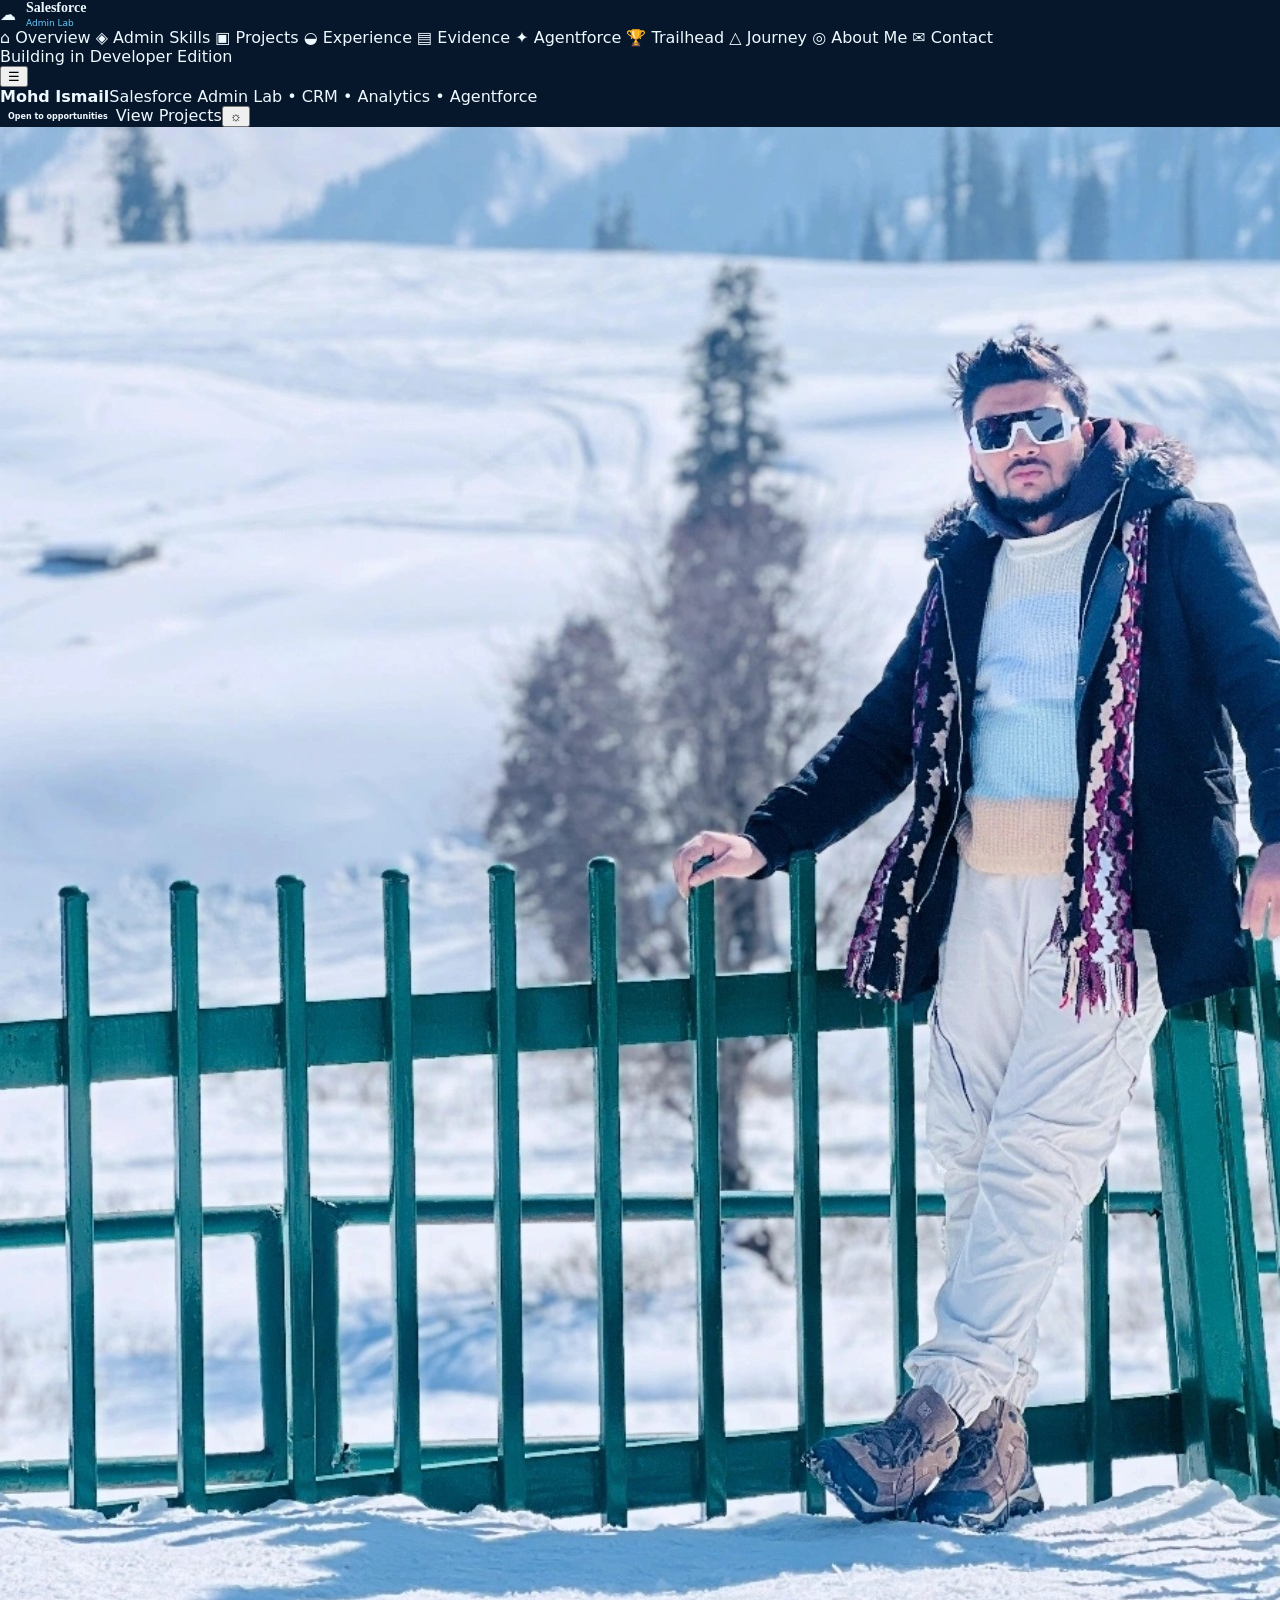
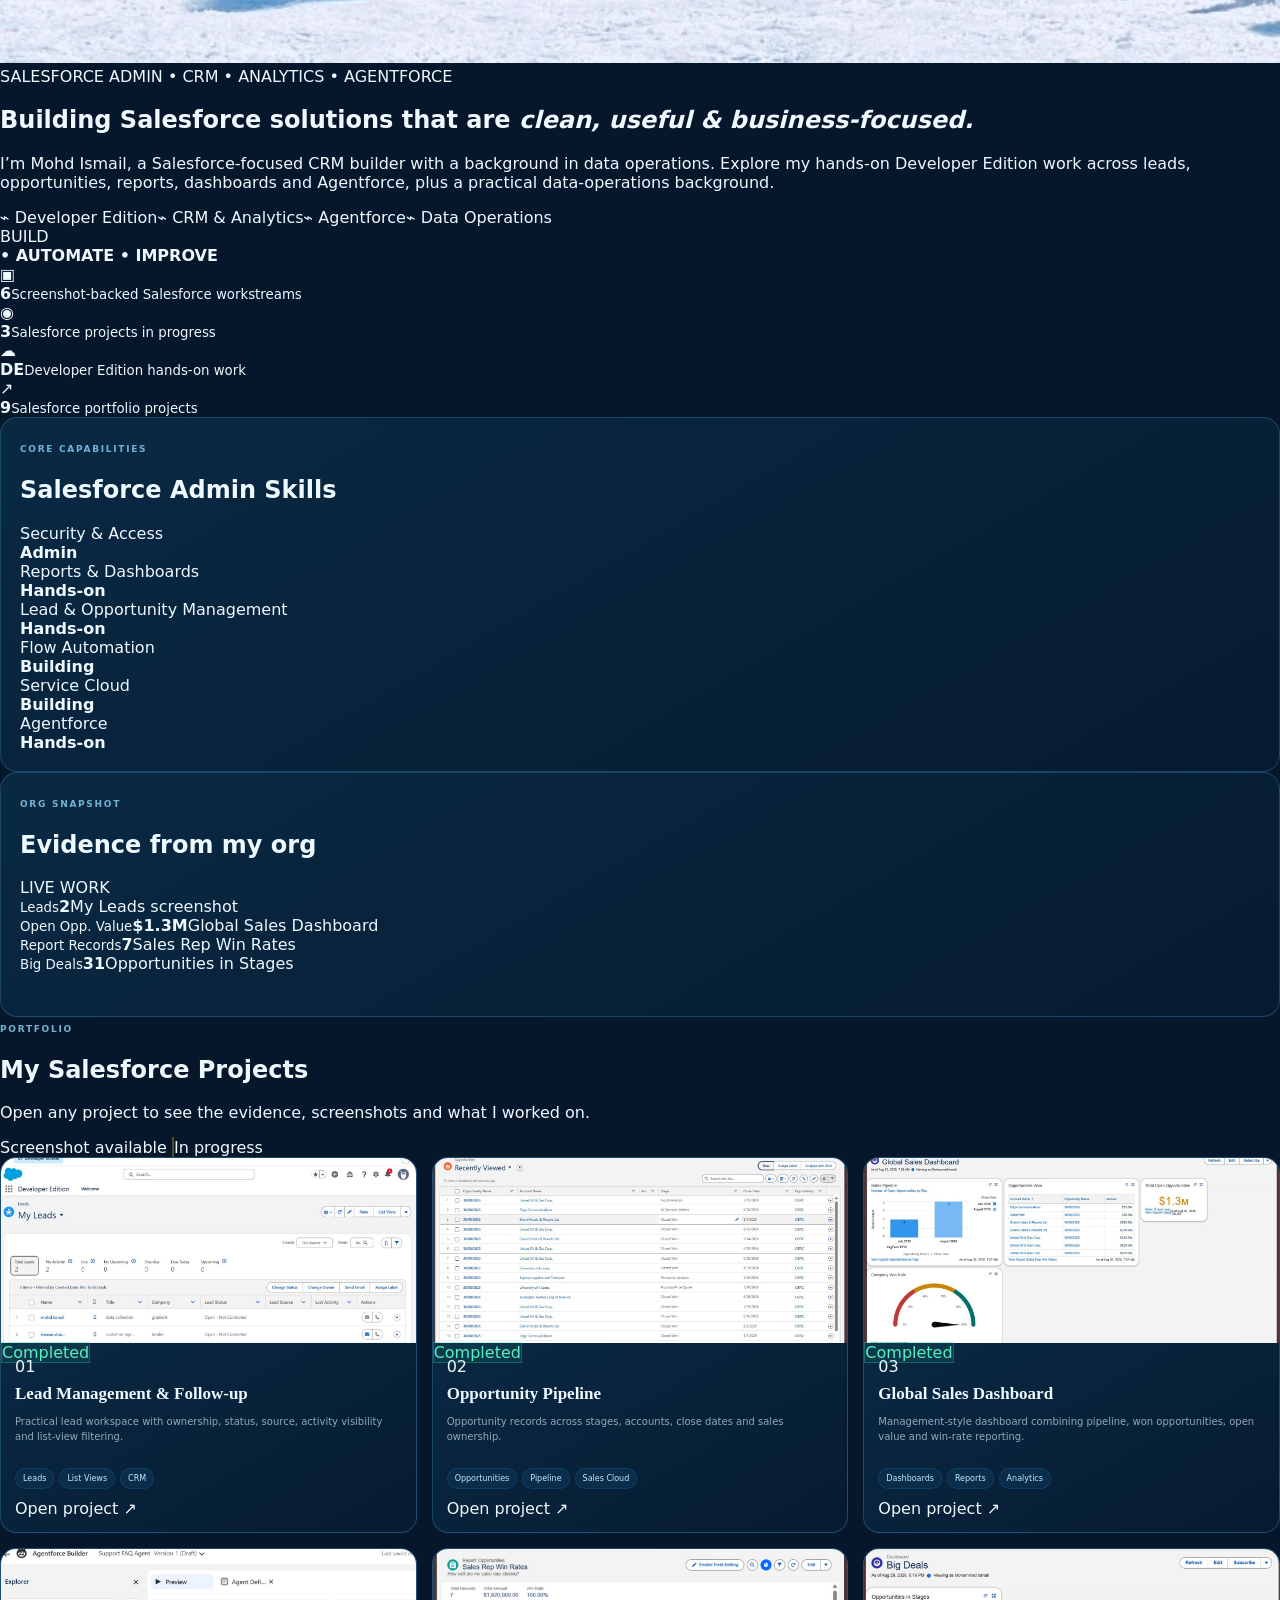
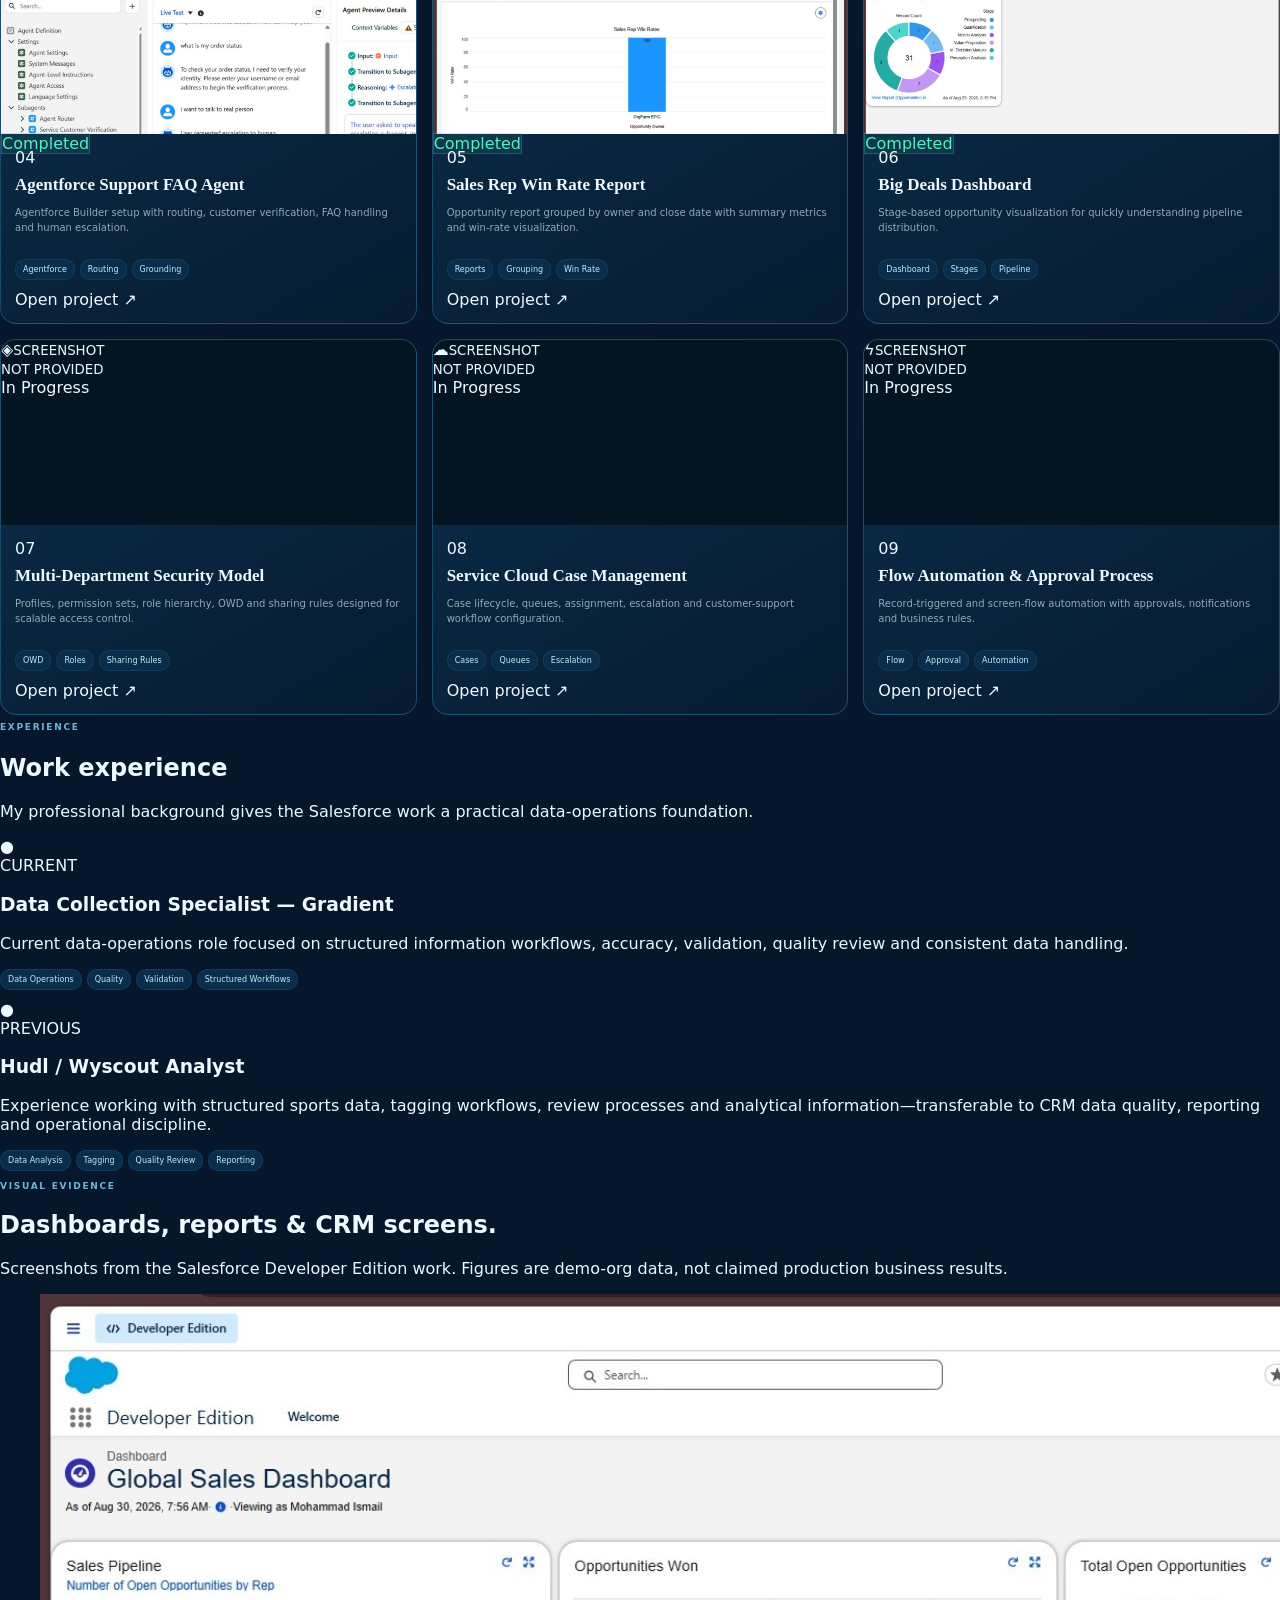
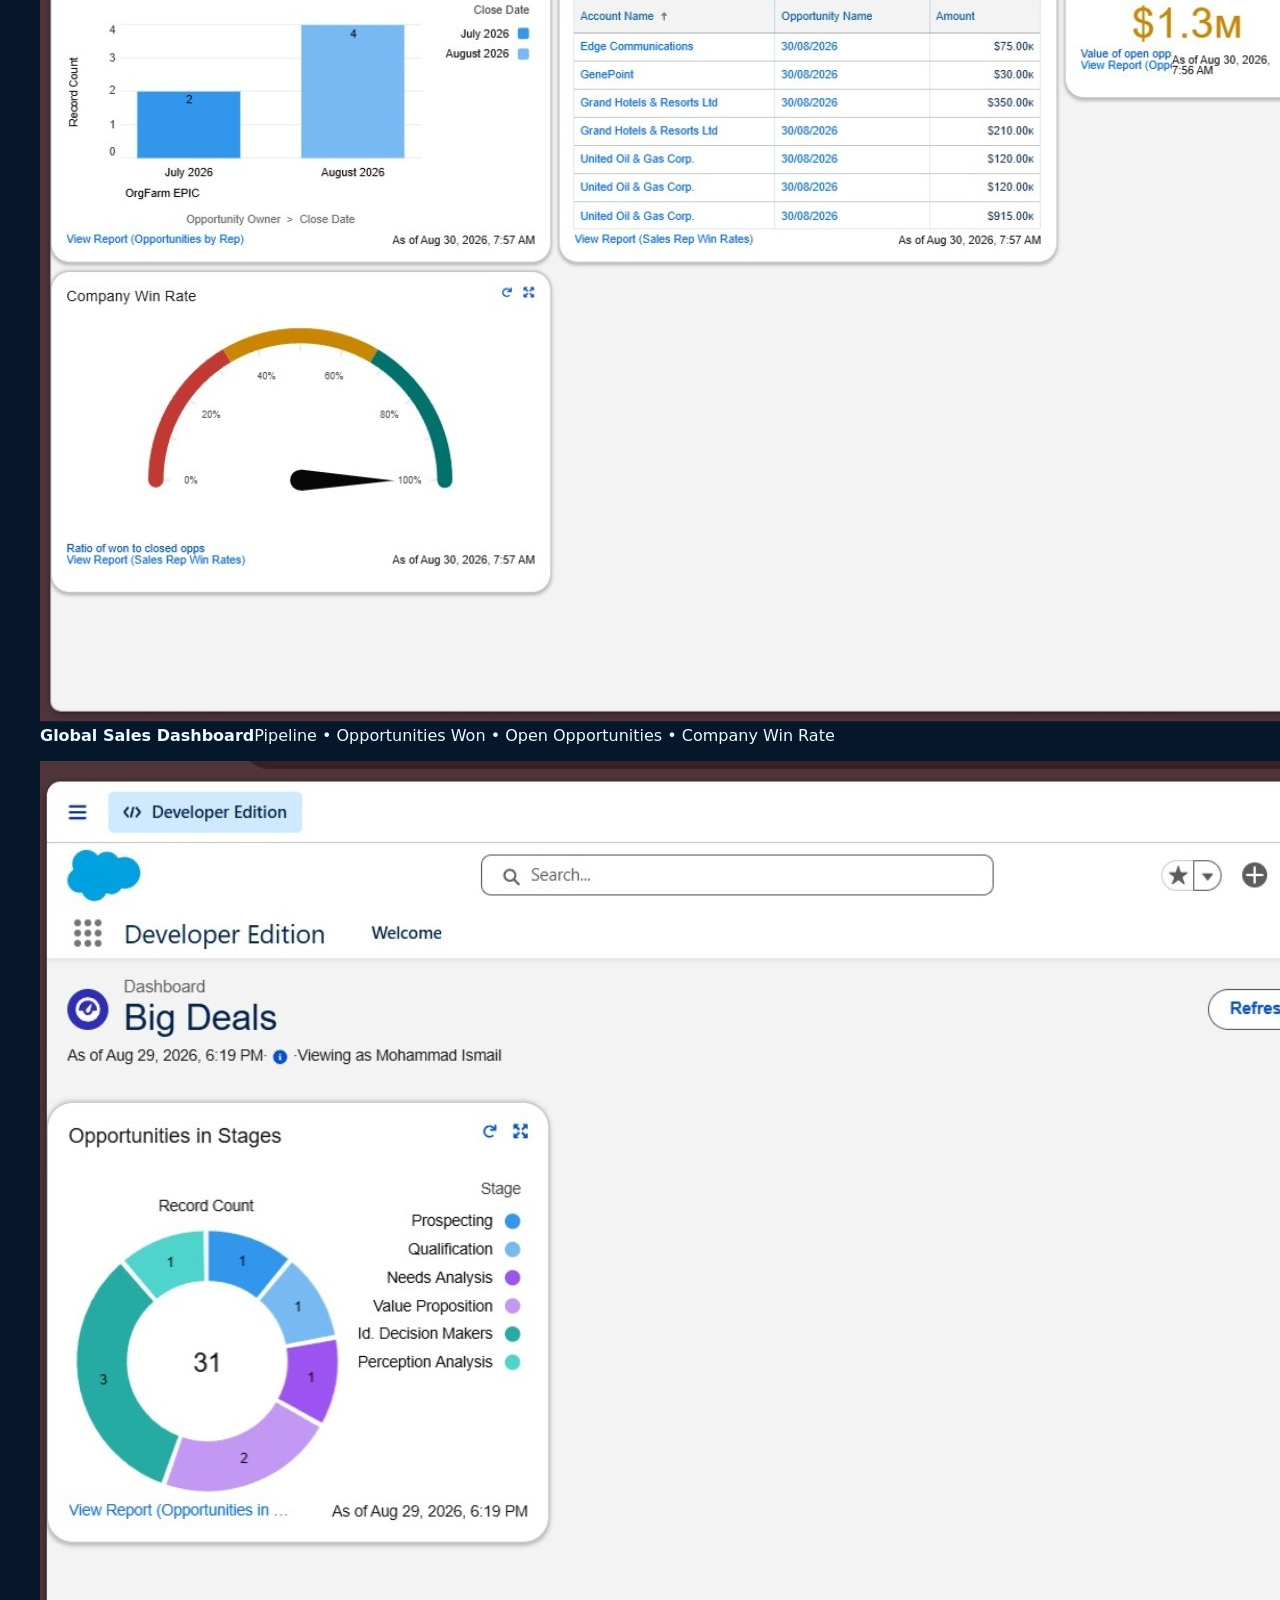
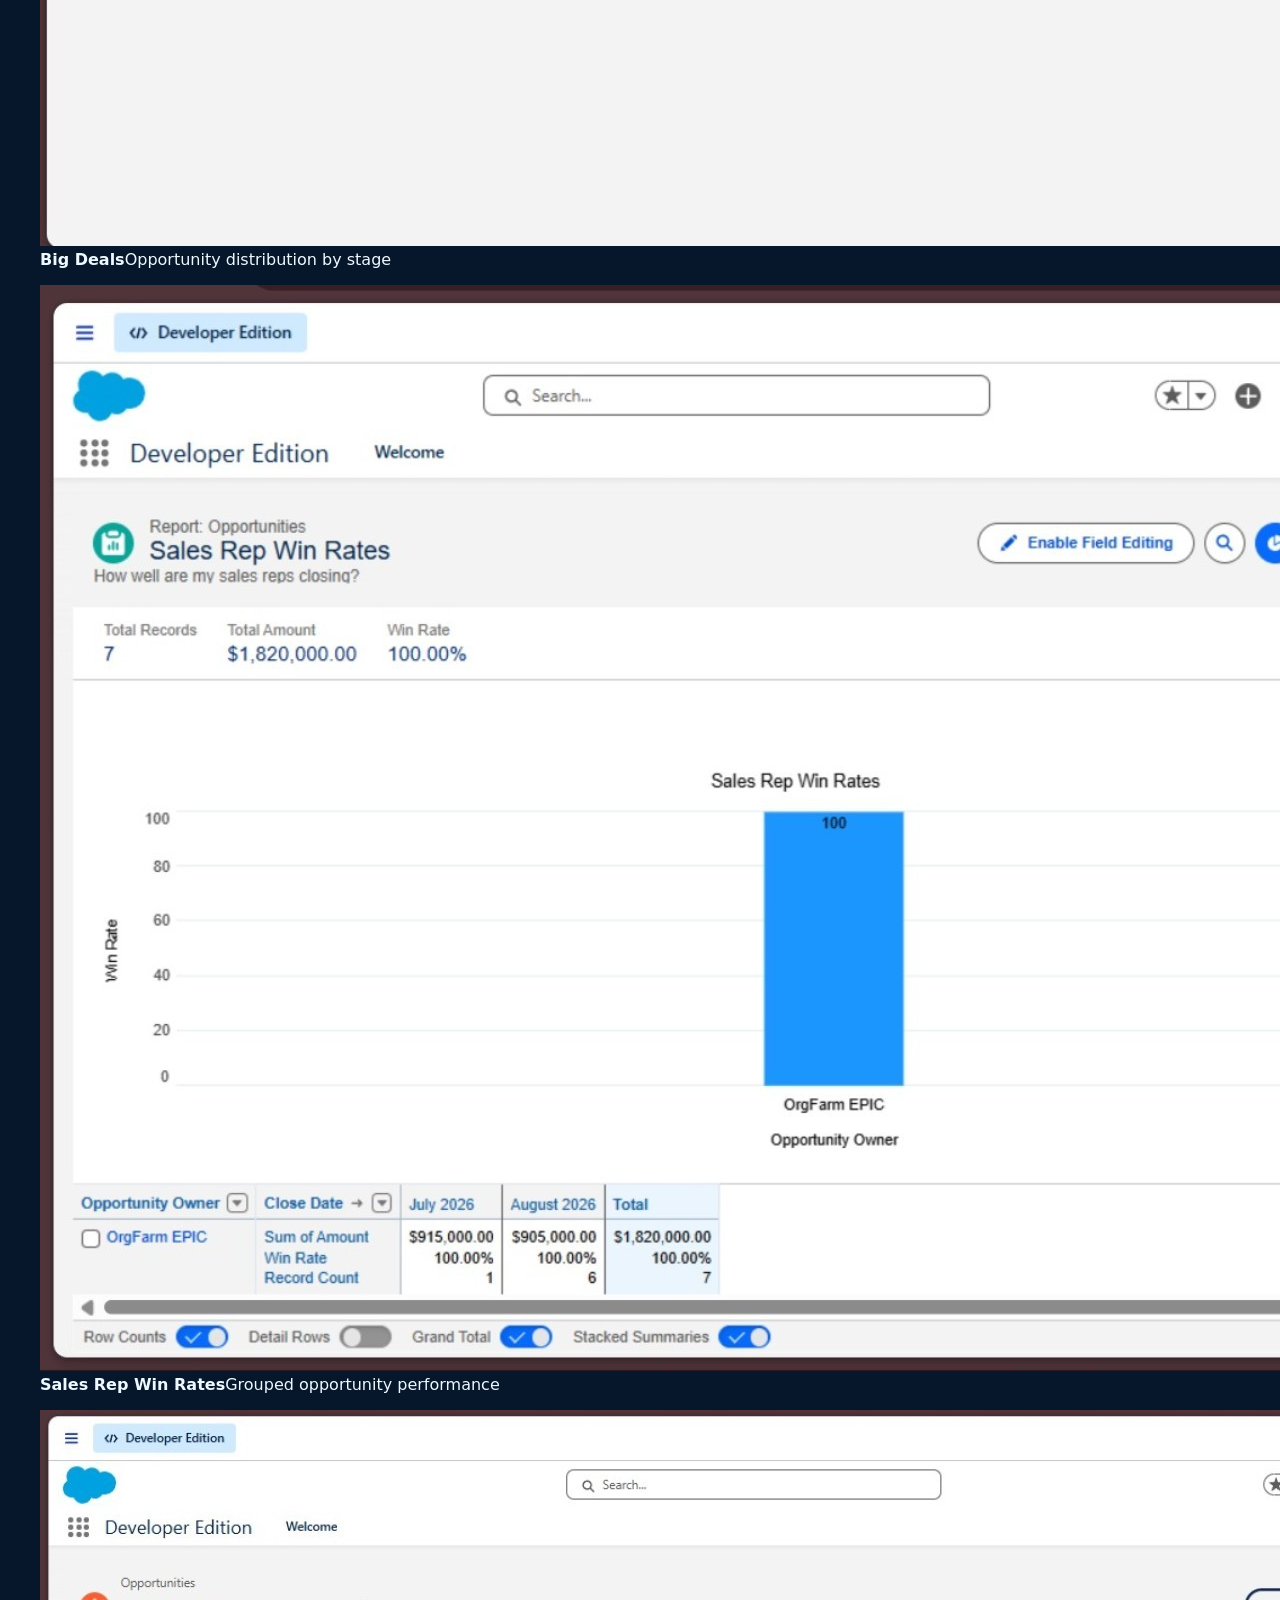
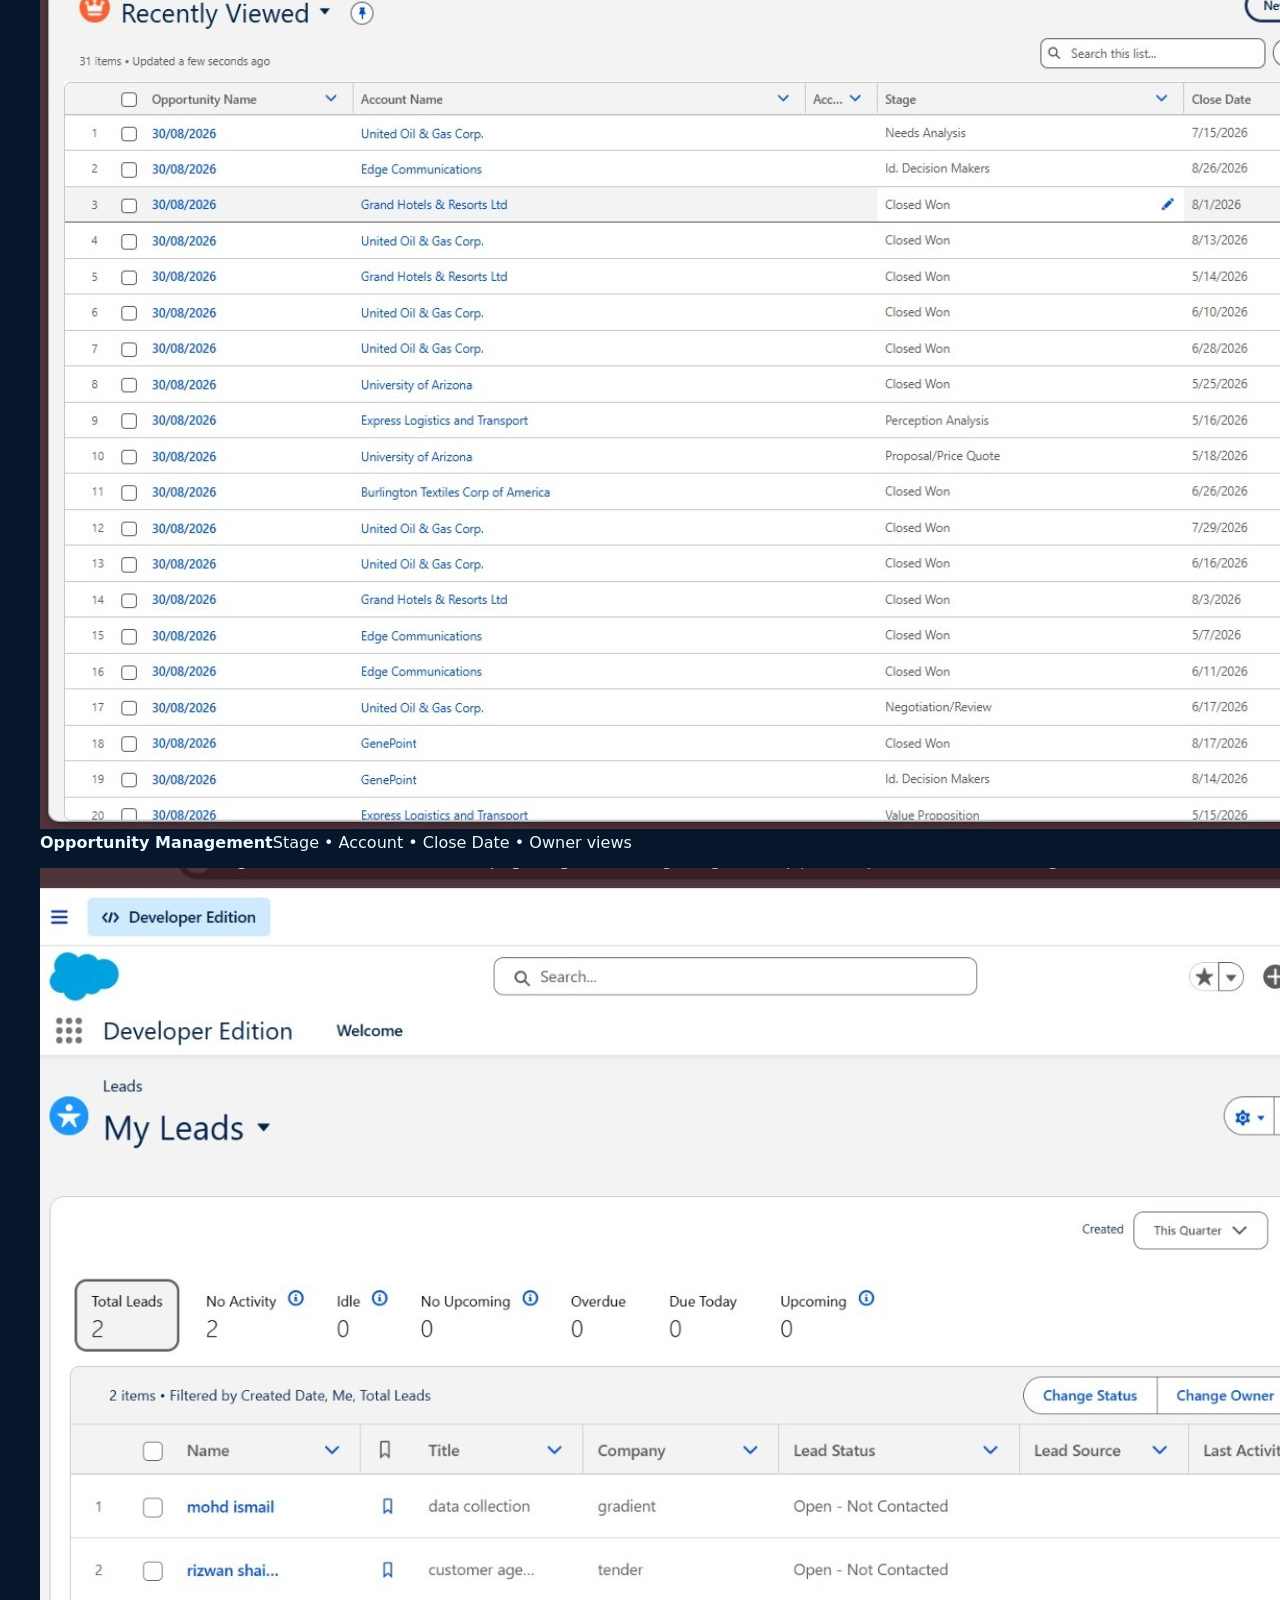
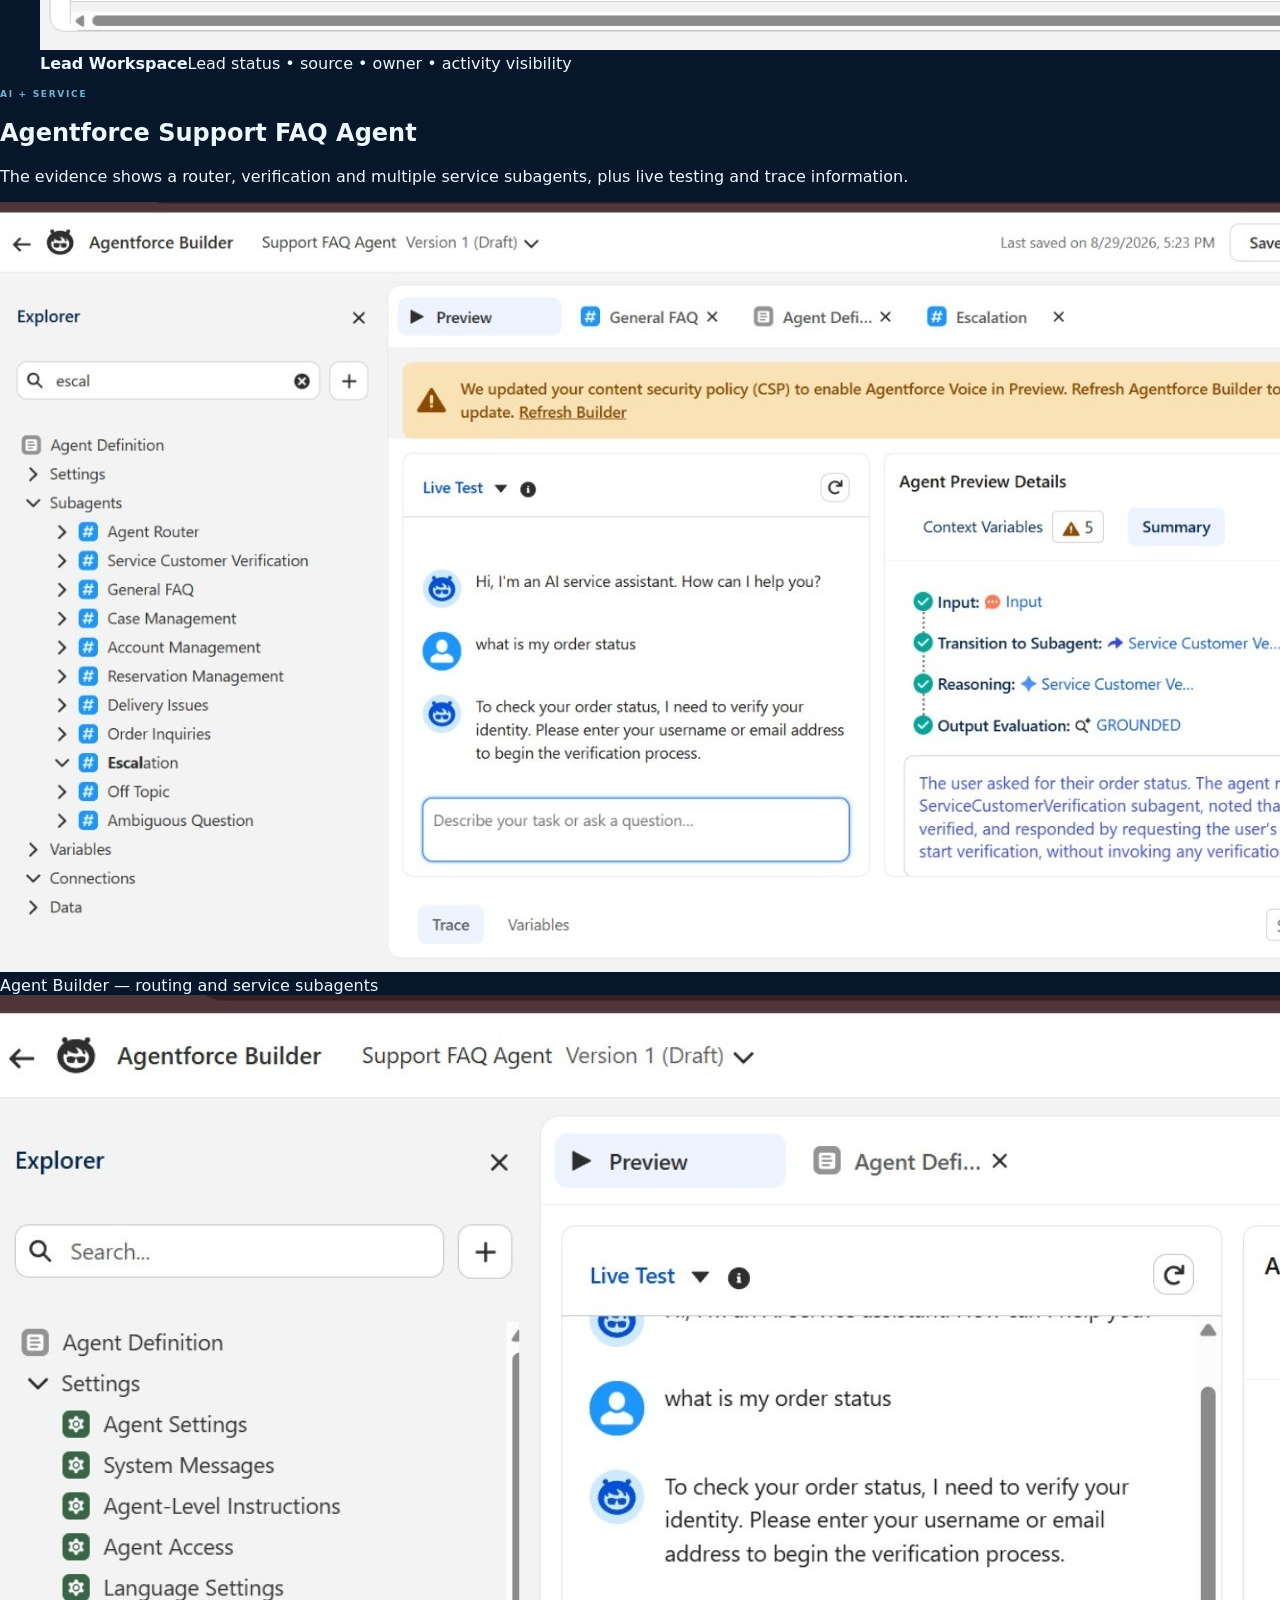
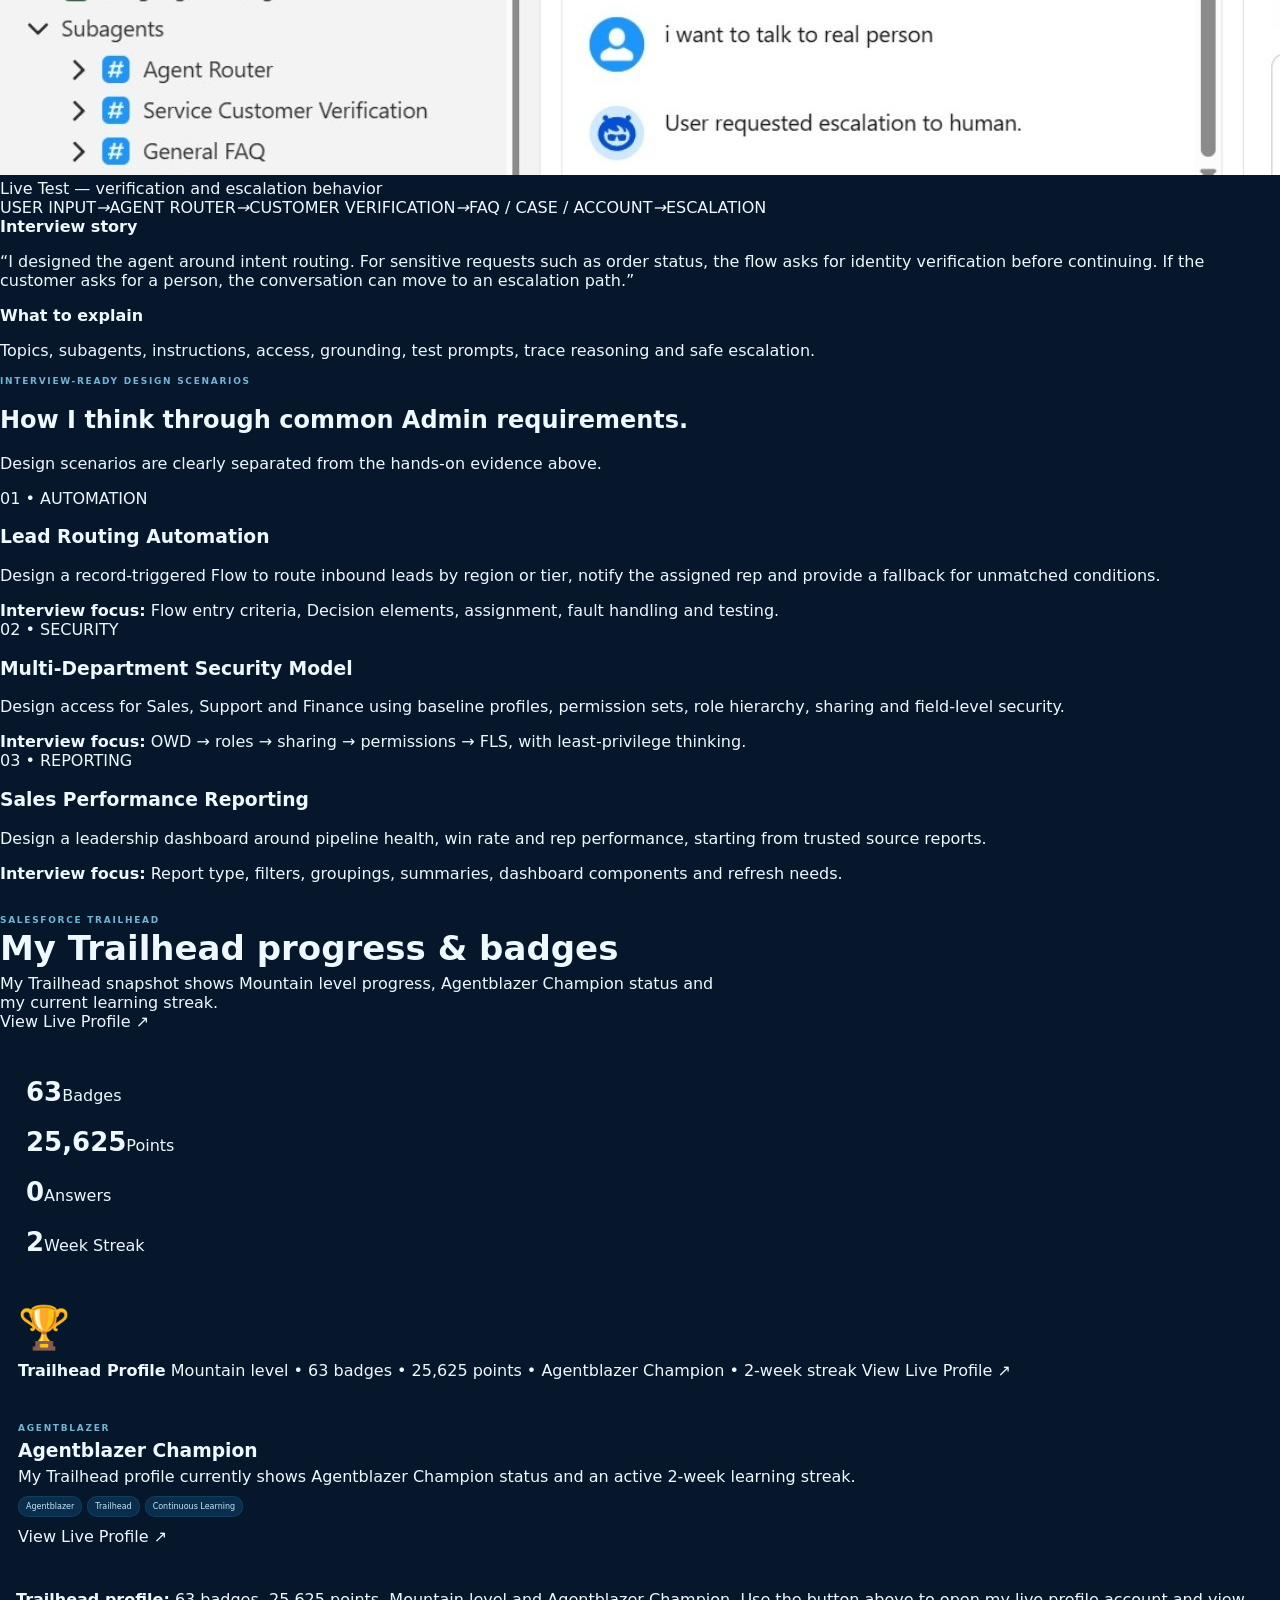
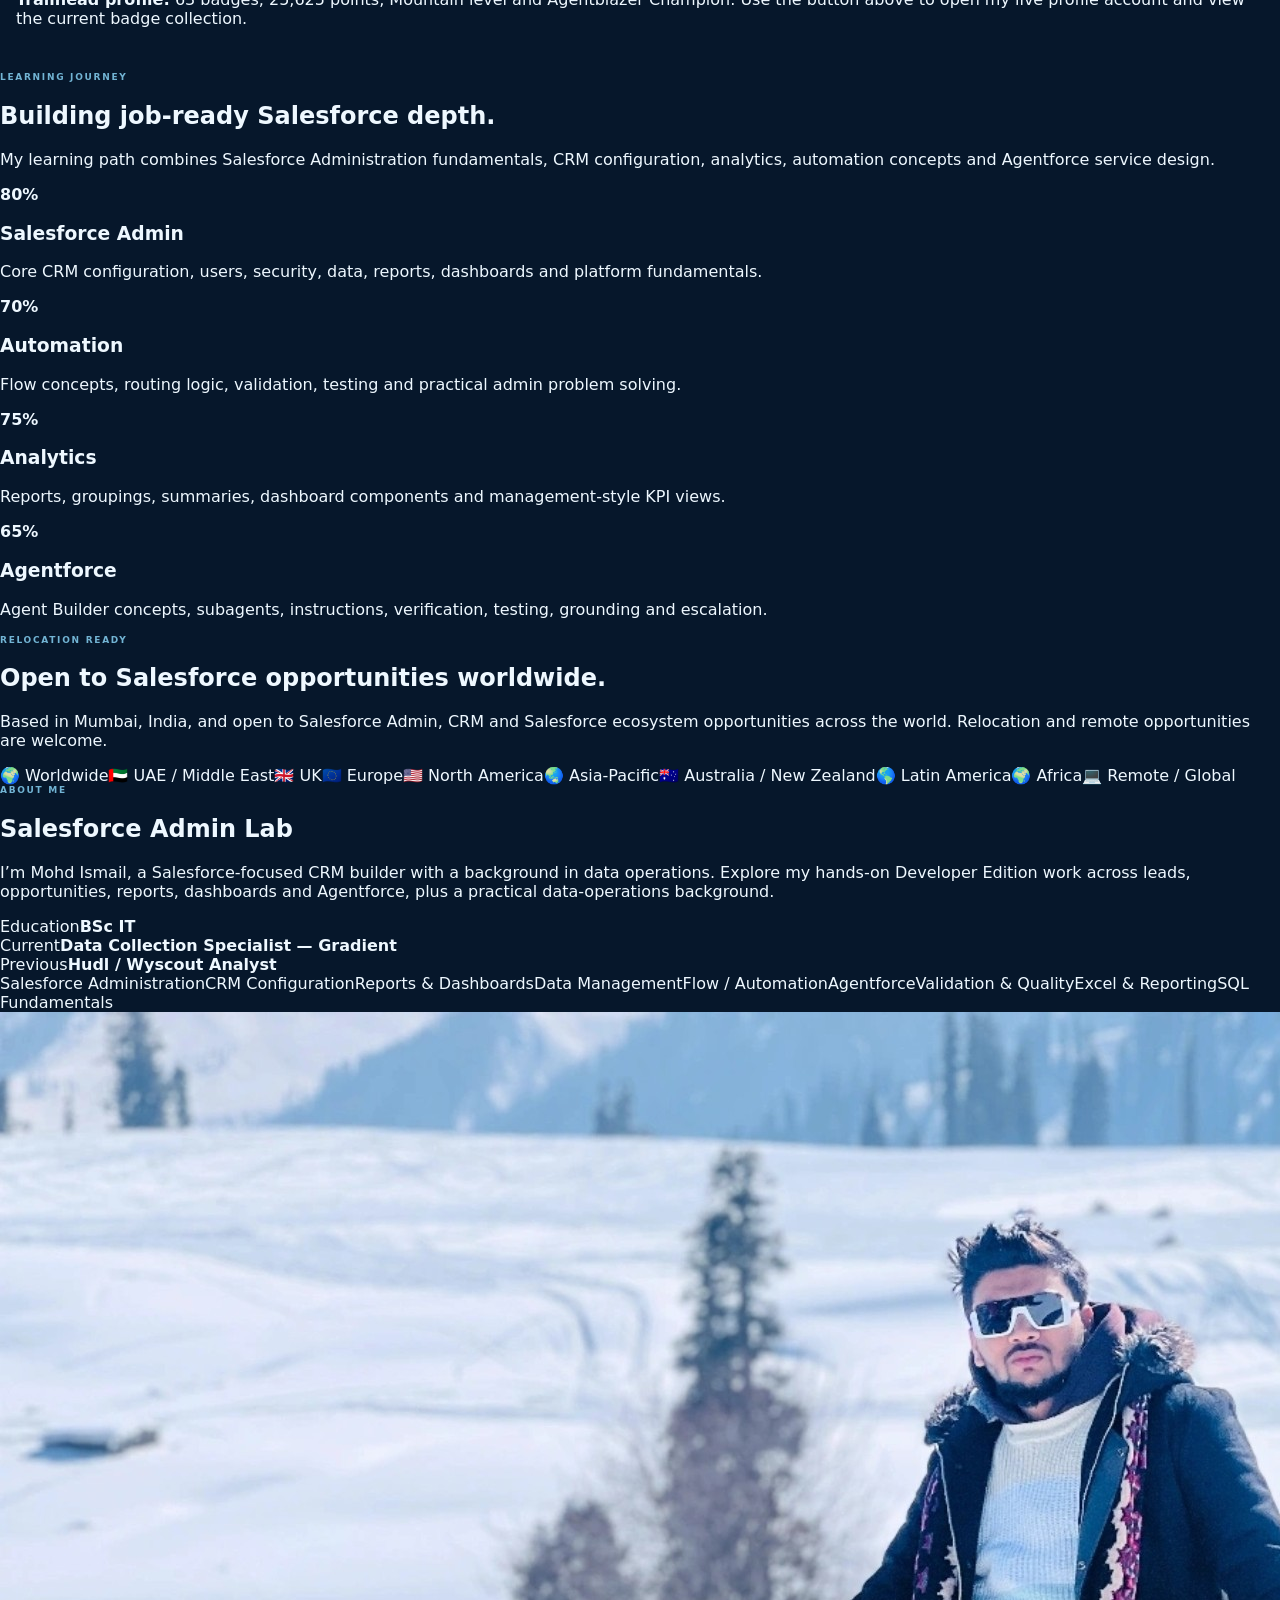
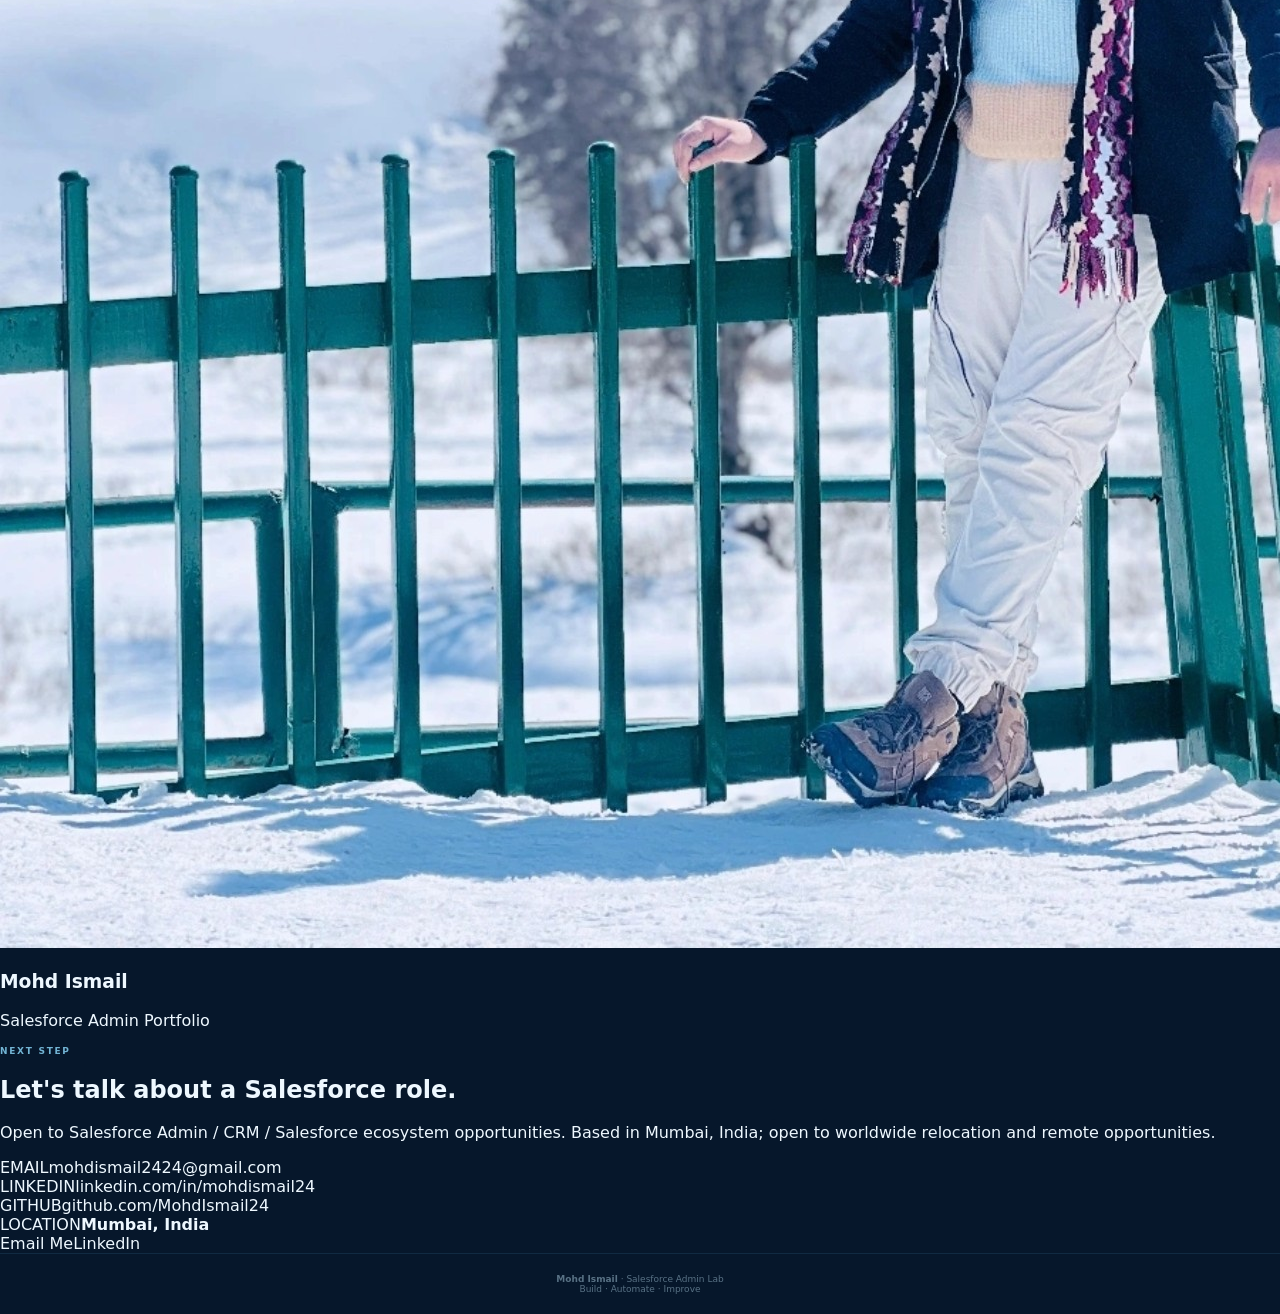
==== index.html @ ab1f4b54 "modified:   index.html #" ====
<!DOCTYPE html>
<html lang="en">
<head>
<meta charset="UTF-8"><meta name="viewport" content="width=device-width,initial-scale=1.0">
<meta name="description" content="Mohd Ismail — Salesforce Admin portfolio with hands-on CRM, reporting, dashboards, Agentforce and transferable support workflow experience.">
<title>Mohd Ismail | Salesforce Admin Lab</title>
<link rel="stylesheet" href="style.css">
<style id="trailhead-normal-size">
/* Trailhead: compact, normal portfolio section */
.trailhead-section{
  padding-top: 32px !important;
  padding-bottom: 32px !important;
}
.trailhead-section .section-head{
  margin-bottom: 18px !important;
  gap: 18px !important;
}
.trailhead-section .section-head h2{
  margin: 4px 0 6px !important;
  font-size: clamp(24px, 3vw, 34px) !important;
  line-height: 1.15 !important;
}
.trailhead-section .section-head p{
  margin: 0 !important;
  max-width: 720px !important;
}
.trailhead-section .trailhead-grid{
  gap: 16px !important;
}
.trailhead-section .trailhead-stats,
.trailhead-section .trailhead-profile,
.trailhead-section .agentblazer-card{
  min-height: 0 !important;
  height: auto !important;
  padding: 18px !important;
}
.trailhead-section .trail-stat{
  padding: 10px 8px !important;
}
.trailhead-section .trail-stat strong{
  font-size: 26px !important;
}
.trailhead-section .trailhead-icon{
  font-size: 42px !important;
  width: 58px !important;
  height: 58px !important;
}
.trailhead-section .trailhead-caption{
  gap: 8px !important;
}
.trailhead-section .agentblazer-card h3{
  margin: 5px 0 6px !important;
}
.trailhead-section .agentblazer-card p{
  margin: 0 0 10px !important;
}
.trailhead-section .badge-note{
  margin-top: 14px !important;
  padding: 12px 16px !important;
}
@media (max-width: 760px){
  .trailhead-section{
    padding-top: 24px !important;
    padding-bottom: 24px !important;
  }
  .trailhead-section .section-head{
    margin-bottom: 14px !important;
  }
}
</style>

</head>
<body>
<div class="bg-orb orb1"></div><div class="bg-orb orb2"></div>
<div class="app-shell">
<aside class="sidebar" id="sidebar">
  <div class="brand"><span class="sf-cloud">☁</span><div><b>Salesforce</b><small>Admin Lab</small></div></div>
  <nav>
    <a href="#overview" class="nav-link active">⌂ <span>Overview</span></a>
    <a href="#skills" class="nav-link">◈ <span>Admin Skills</span></a>
    <a href="#projects" class="nav-link">▣ <span>Projects</span></a>
    <a href="#experience" class="nav-link">◒ <span>Experience</span></a>
    <a href="#evidence" class="nav-link">▤ <span>Evidence</span></a>
    <a href="#agentforce" class="nav-link">✦ <span>Agentforce</span></a>
    <a href="#trailhead" class="nav-link">🏆 <span>Trailhead</span></a>
    <a href="#journey" class="nav-link">△ <span>Journey</span></a>
    <a href="#about" class="nav-link">◎ <span>About Me</span></a>
    <a href="#contact" class="nav-link">✉ <span>Contact</span></a>
  </nav>
  <div class="sidebar-bottom"><span class="dot"></span> Building in Developer Edition</div>
</aside>
<main class="main">
<header class="topbar">
  <button class="menu-btn" id="menuBtn">☰</button>
  <div class="top-title"><b>Mohd Ismail</b><span>Salesforce Admin Lab • CRM • Analytics • Agentforce</span></div>
  <div class="top-actions"><span class="status"><i></i> Open to opportunities</span><a href="#projects" class="btn primary">View Projects</a><button class="theme-btn" id="themeBtn" aria-label="Toggle theme">☼</button></div>
</header>
<div class="content" id="overview">
<section class="hero card">
  <div class="hero-profile">
    <div class="profile-wrap"><img src="profile.webp" class="profile-img" alt="Mohd Ismail"></div>
    <div class="hero-copy-wrap">
      <div class="eyebrow">SALESFORCE ADMIN • CRM • ANALYTICS • AGENTFORCE</div>
      <h1>Building Salesforce solutions that are <em>clean, useful &amp; business-focused.</em></h1>
      <p>I’m Mohd Ismail, a Salesforce-focused CRM builder with a background in data operations. Explore my hands-on Developer Edition work across leads, opportunities, reports, dashboards and Agentforce, plus a practical data-operations background.</p>
      <div class="hero-meta"><span>⌁ Developer Edition</span><span>⌁ CRM &amp; Analytics</span><span>⌁ Agentforce</span><span>⌁ Data Operations</span></div>
    </div>
  </div>
  <div class="mountain-art"><div class="sun"></div><div class="mountain m1"></div><div class="mountain m2"></div><div class="mountain m3"></div><div class="mountain m4"></div><div class="hero-note">BUILD<br><b>• AUTOMATE • IMPROVE</b></div></div>
</section>
<section class="stats">
  <div class="stat card"><span>▣</span><div><strong>6</strong><small>Screenshot-backed Salesforce workstreams</small></div></div>
  <div class="stat card"><span>◉</span><div><strong>3</strong><small>Salesforce projects in progress</small></div></div>
  <div class="stat card"><span>☁</span><div><strong>DE</strong><small>Developer Edition hands-on work</small></div></div>
  <div class="stat card"><span>↗</span><div><strong>9</strong><small>Salesforce portfolio projects</small></div></div>
</section>
<section class="grid-two" id="skills">
  <section class="card panel"><div class="section-head"><div><span class="kicker">CORE CAPABILITIES</span><h2>Salesforce Admin Skills</h2></div></div>
    <div class="skill"><span>Security &amp; Access</span><div class="bar"><i style="width:92%"></i></div><b>Admin</b></div>
    <div class="skill"><span>Reports &amp; Dashboards</span><div class="bar"><i style="width:94%"></i></div><b>Hands-on</b></div>
    <div class="skill"><span>Lead &amp; Opportunity Management</span><div class="bar"><i style="width:90%"></i></div><b>Hands-on</b></div>
    <div class="skill"><span>Flow Automation</span><div class="bar"><i style="width:82%"></i></div><b>Building</b></div>
    <div class="skill"><span>Service Cloud</span><div class="bar"><i style="width:78%"></i></div><b>Building</b></div>
    <div class="skill"><span>Agentforce</span><div class="bar"><i style="width:88%"></i></div><b>Hands-on</b></div>
  </section>
  <section class="card panel mini-dashboard"><div class="section-head"><div><span class="kicker">ORG SNAPSHOT</span><h2>Evidence from my org</h2></div><span class="live-pill">LIVE WORK</span></div>
    <div class="evidence-grid">
      <div class="evidence"><small>Leads</small><strong>2</strong><span>My Leads screenshot</span></div>
      <div class="evidence"><small>Open Opp. Value</small><strong>$1.3M</strong><span>Global Sales Dashboard</span></div>
      <div class="evidence"><small>Report Records</small><strong>7</strong><span>Sales Rep Win Rates</span></div>
      <div class="evidence"><small>Big Deals</small><strong>31</strong><span>Opportunities in Stages</span></div>
    </div>
  </section>
</section>
<section id="projects" class="projects-section">
  <div class="section-head section-head-wide"><div><span class="kicker">PORTFOLIO</span><h2>My Salesforce Projects</h2><p>Open any project to see the evidence, screenshots and what I worked on.</p></div><div class="legend"><span class="legend-dot done"></span> Screenshot available <span class="legend-dot progress"></span> In progress</div></div>
  <div class="project-grid">
    <a class="project-card card" href="project.html?id=lead-management"><div class="project-image"><img src="leads-1.jpg" alt="Salesforce Leads screenshot"><span class="badge completed">Completed</span></div><div class="project-body"><div class="project-num">01</div><h3>Lead Management &amp; Follow-up</h3><p>Practical lead workspace with ownership, status, source, activity visibility and list-view filtering.</p><div class="chips"><span>Leads</span><span>List Views</span><span>CRM</span></div><span class="open-project">Open project ↗</span></div></a>
    <a class="project-card card" href="project.html?id=opportunity-pipeline"><div class="project-image"><img src="opportunities-1.jpg" alt="Salesforce Opportunities screenshot"><span class="badge completed">Completed</span></div><div class="project-body"><div class="project-num">02</div><h3>Opportunity Pipeline</h3><p>Opportunity records across stages, accounts, close dates and sales ownership.</p><div class="chips"><span>Opportunities</span><span>Pipeline</span><span>Sales Cloud</span></div><span class="open-project">Open project ↗</span></div></a>
    <a class="project-card card" href="project.html?id=global-sales-dashboard"><div class="project-image"><img src="dashboard-1.jpg" alt="Global Sales Dashboard screenshot"><span class="badge completed">Completed</span></div><div class="project-body"><div class="project-num">03</div><h3>Global Sales Dashboard</h3><p>Management-style dashboard combining pipeline, won opportunities, open value and win-rate reporting.</p><div class="chips"><span>Dashboards</span><span>Reports</span><span>Analytics</span></div><span class="open-project">Open project ↗</span></div></a>
    <a class="project-card card" href="project.html?id=agentforce-support"><div class="project-image"><img src="agentforce-1.jpg" alt="Agentforce Builder screenshot"><span class="badge completed">Completed</span></div><div class="project-body"><div class="project-num">04</div><h3>Agentforce Support FAQ Agent</h3><p>Agentforce Builder setup with routing, customer verification, FAQ handling and human escalation.</p><div class="chips"><span>Agentforce</span><span>Routing</span><span>Grounding</span></div><span class="open-project">Open project ↗</span></div></a>
    <a class="project-card card" href="project.html?id=sales-rep-win-rates"><div class="project-image"><img src="win-rate.jpg" alt="Sales Rep Win Rates report screenshot"><span class="badge completed">Completed</span></div><div class="project-body"><div class="project-num">05</div><h3>Sales Rep Win Rate Report</h3><p>Opportunity report grouped by owner and close date with summary metrics and win-rate visualization.</p><div class="chips"><span>Reports</span><span>Grouping</span><span>Win Rate</span></div><span class="open-project">Open project ↗</span></div></a>
    <a class="project-card card" href="project.html?id=big-deals-dashboard"><div class="project-image"><img src="big-deals.jpg" alt="Big Deals dashboard screenshot"><span class="badge completed">Completed</span></div><div class="project-body"><div class="project-num">06</div><h3>Big Deals Dashboard</h3><p>Stage-based opportunity visualization for quickly understanding pipeline distribution.</p><div class="chips"><span>Dashboard</span><span>Stages</span><span>Pipeline</span></div><span class="open-project">Open project ↗</span></div></a>
    <a class="project-card card in-progress" href="project.html?id=security-model"><div class="project-image no-image"><div class="progress-visual">◈<small>SCREENSHOT<br>NOT PROVIDED</small></div><span class="badge progress-badge">In Progress</span></div><div class="project-body"><div class="project-num">07</div><h3>Multi-Department Security Model</h3><p>Profiles, permission sets, role hierarchy, OWD and sharing rules designed for scalable access control.</p><div class="chips"><span>OWD</span><span>Roles</span><span>Sharing Rules</span></div><span class="open-project">Open project ↗</span></div></a>
    <a class="project-card card in-progress" href="project.html?id=service-cloud"><div class="project-image no-image"><div class="progress-visual">☁<small>SCREENSHOT<br>NOT PROVIDED</small></div><span class="badge progress-badge">In Progress</span></div><div class="project-body"><div class="project-num">08</div><h3>Service Cloud Case Management</h3><p>Case lifecycle, queues, assignment, escalation and customer-support workflow configuration.</p><div class="chips"><span>Cases</span><span>Queues</span><span>Escalation</span></div><span class="open-project">Open project ↗</span></div></a>
    <a class="project-card card in-progress" href="project.html?id=flow-automation"><div class="project-image no-image"><div class="progress-visual">ϟ<small>SCREENSHOT<br>NOT PROVIDED</small></div><span class="badge progress-badge">In Progress</span></div><div class="project-body"><div class="project-num">09</div><h3>Flow Automation &amp; Approval Process</h3><p>Record-triggered and screen-flow automation with approvals, notifications and business rules.</p><div class="chips"><span>Flow</span><span>Approval</span><span>Automation</span></div><span class="open-project">Open project ↗</span></div></a>
  </div>
</section>
<section id="experience" class="section-block">
 <div class="section-head section-head-wide"><div><span class="kicker">EXPERIENCE</span><h2>Work experience</h2><p>My professional background gives the Salesforce work a practical data-operations foundation.</p></div></div>
 <div class="experience-grid">
  <article class="experience-card card"><div class="experience-dot">●</div><div><span class="experience-label">CURRENT</span><h3>Data Collection Specialist — Gradient</h3><p>Current data-operations role focused on structured information workflows, accuracy, validation, quality review and consistent data handling.</p><div class="chips"><span>Data Operations</span><span>Quality</span><span>Validation</span><span>Structured Workflows</span></div></div></article>
  <article class="experience-card card"><div class="experience-dot">●</div><div><span class="experience-label">PREVIOUS</span><h3>Hudl / Wyscout Analyst</h3><p>Experience working with structured sports data, tagging workflows, review processes and analytical information—transferable to CRM data quality, reporting and operational discipline.</p><div class="chips"><span>Data Analysis</span><span>Tagging</span><span>Quality Review</span><span>Reporting</span></div></div></article>
 </div>
</section>
<section id="evidence" class="section-block dark-block">
 <div class="kicker">VISUAL EVIDENCE</div><h2>Dashboards, reports &amp; CRM screens.</h2><p class="lead">Screenshots from the Salesforce Developer Edition work. Figures are demo-org data, not claimed production business results.</p>
 <div class="gallery"><figure class="wide"><img src="dashboard-1.jpg" alt="Global Sales Dashboard"><figcaption><b>Global Sales Dashboard</b><span>Pipeline • Opportunities Won • Open Opportunities • Company Win Rate</span></figcaption></figure><figure><img src="big-deals.jpg" alt="Big Deals dashboard"><figcaption><b>Big Deals</b><span>Opportunity distribution by stage</span></figcaption></figure><figure><img src="win-rate.jpg" alt="Sales Rep Win Rates report"><figcaption><b>Sales Rep Win Rates</b><span>Grouped opportunity performance</span></figcaption></figure><figure class="wide"><img src="opportunities-1.jpg" alt="Opportunity list view"><figcaption><b>Opportunity Management</b><span>Stage • Account • Close Date • Owner views</span></figcaption></figure><figure class="wide"><img src="leads-1.jpg" alt="Lead list view"><figcaption><b>Lead Workspace</b><span>Lead status • source • owner • activity visibility</span></figcaption></figure></div>
</section>
<section id="agentforce" class="section-block">
 <div class="section-head"><div><div class="kicker">AI + SERVICE</div><h2>Agentforce Support FAQ Agent</h2></div><p>The evidence shows a router, verification and multiple service subagents, plus live testing and trace information.</p></div>
 <div class="agent-layout"><div class="agent-shot card"><img src="agentforce-2.jpg" alt="Agentforce Builder with subagents"><span>Agent Builder — routing and service subagents</span></div><div class="agent-shot card"><img src="agentforce-1.jpg" alt="Agentforce live test"><span>Live Test — verification and escalation behavior</span></div></div>
 <div class="flow"><span>USER INPUT</span><i>→</i><span>AGENT ROUTER</span><i>→</i><span>CUSTOMER VERIFICATION</span><i>→</i><span>FAQ / CASE / ACCOUNT</span><i>→</i><span>ESCALATION</span></div>
 <div class="interview"><div><b>Interview story</b><p>“I designed the agent around intent routing. For sensitive requests such as order status, the flow asks for identity verification before continuing. If the customer asks for a person, the conversation can move to an escalation path.”</p></div><div><b>What to explain</b><p>Topics, subagents, instructions, access, grounding, test prompts, trace reasoning and safe escalation.</p></div></div>
</section>
<section id="scenarios" class="section-block scenario-section">
 <div class="section-head"><div><div class="kicker">INTERVIEW-READY DESIGN SCENARIOS</div><h2>How I think through common Admin requirements.</h2></div><p>Design scenarios are clearly separated from the hands-on evidence above.</p></div>
 <div class="scenario-grid"><article class="card"><span>01 • AUTOMATION</span><h3>Lead Routing Automation</h3><p>Design a record-triggered Flow to route inbound leads by region or tier, notify the assigned rep and provide a fallback for unmatched conditions.</p><b>Interview focus:</b> Flow entry criteria, Decision elements, assignment, fault handling and testing.</article><article class="card"><span>02 • SECURITY</span><h3>Multi-Department Security Model</h3><p>Design access for Sales, Support and Finance using baseline profiles, permission sets, role hierarchy, sharing and field-level security.</p><b>Interview focus:</b> OWD → roles → sharing → permissions → FLS, with least-privilege thinking.</article><article class="card"><span>03 • REPORTING</span><h3>Sales Performance Reporting</h3><p>Design a leadership dashboard around pipeline health, win rate and rep performance, starting from trusted source reports.</p><b>Interview focus:</b> Report type, filters, groupings, summaries, dashboard components and refresh needs.</article></div>
</section>
<section id="trailhead" class="section-block trailhead-section">
  <div class="section-head section-head-wide">
    <div>
      <div class="kicker">SALESFORCE TRAILHEAD</div>
      <h2>My Trailhead progress &amp; badges</h2>
      <p>My Trailhead snapshot shows Mountain level progress, Agentblazer Champion status and my current learning streak.</p>
    </div>
    <a href="https://www.salesforce.com/trailblazer/mohd-ismail24" target="_blank" rel="noopener noreferrer" class="btn primary">
      View Live Profile ↗
    </a>
  </div>

  <div class="trailhead-grid">
    <div class="trailhead-stats card">
      <div class="trail-stat"><strong>63</strong><span>Badges</span></div>
      <div class="trail-stat"><strong>25,625</strong><span>Points</span></div>
      <div class="trail-stat"><strong>0</strong><span>Answers</span></div>
      <div class="trail-stat"><strong>2</strong><span>Week Streak</span></div>
    </div>

    <div class="trailhead-profile card trailhead-no-photo">
      <div class="trailhead-icon">🏆</div>
      <div class="trailhead-caption">
        <b>Trailhead Profile</b>
        <span>Mountain level • 63 badges • 25,625 points • Agentblazer Champion • 2-week streak</span>
        <a href="https://www.salesforce.com/trailblazer/mohd-ismail24" target="_blank" rel="noopener noreferrer" class="btn primary">
          View Live Profile ↗
        </a>
      </div>
    </div>

    <div class="agentblazer-card card">
      <span class="kicker">AGENTBLAZER</span>
      <h3>Agentblazer Champion</h3>
      <p>My Trailhead profile currently shows Agentblazer Champion status and an active 2-week learning streak.</p>
      <div class="chips">
        <span>Agentblazer</span>
        <span>Trailhead</span>
        <span>Continuous Learning</span>
      </div>
      <a href="https://www.salesforce.com/trailblazer/mohd-ismail24" target="_blank" rel="noopener noreferrer" class="btn primary">
        View Live Profile ↗
      </a>
    </div>
  </div>

  <div class="badge-note">
    <b>Trailhead profile:</b> 63 badges, 25,625 points, Mountain level and Agentblazer Champion. Use the button above to open my live profile account and view the current badge collection.
  </div>
</section>
<section id="journey" class="section-block journey-section">
 <div class="section-head"><div><div class="kicker">LEARNING JOURNEY</div><h2>Building job-ready Salesforce depth.</h2></div><p>My learning path combines Salesforce Administration fundamentals, CRM configuration, analytics, automation concepts and Agentforce service design.</p></div>
 <div class="journey-grid"><article class="card"><div class="ring"><strong>80%</strong></div><h3>Salesforce Admin</h3><p>Core CRM configuration, users, security, data, reports, dashboards and platform fundamentals.</p></article><article class="card"><div class="ring"><strong>70%</strong></div><h3>Automation</h3><p>Flow concepts, routing logic, validation, testing and practical admin problem solving.</p></article><article class="card"><div class="ring"><strong>75%</strong></div><h3>Analytics</h3><p>Reports, groupings, summaries, dashboard components and management-style KPI views.</p></article><article class="card"><div class="ring"><strong>65%</strong></div><h3>Agentforce</h3><p>Agent Builder concepts, subagents, instructions, verification, testing, grounding and escalation.</p></article></div>
</section>
<section id="relocation" class="section-block relocation-section"><div class="relocation-card"><div><div class="kicker">RELOCATION READY</div><h2>Open to Salesforce opportunities worldwide.</h2><p>Based in Mumbai, India, and open to Salesforce Admin, CRM and Salesforce ecosystem opportunities across the world. Relocation and remote opportunities are welcome.</p></div><div class="country-grid"><span>🌍 Worldwide</span><span>🇦🇪 UAE / Middle East</span><span>🇬🇧 UK</span><span>🇪🇺 Europe</span><span>🇺🇸 North America</span><span>🌏 Asia-Pacific</span><span>🇦🇺 Australia / New Zealand</span><span>🌎 Latin America</span><span>🌍 Africa</span><span>💻 Remote / Global</span></div></div></section>
<section id="about" class="section-block about-section"><div class="about-grid"><div><div class="kicker">ABOUT ME</div><h2>Salesforce Admin Lab</h2><p class="about-lead">I’m Mohd Ismail, a Salesforce-focused CRM builder with a background in data operations. Explore my hands-on Developer Edition work across leads, opportunities, reports, dashboards and Agentforce, plus a practical data-operations background.</p><div class="about-list"><div><span>Education</span><b>BSc IT</b></div><div><span>Current</span><b>Data Collection Specialist — Gradient</b></div><div><span>Previous</span><b>Hudl / Wyscout Analyst</b></div></div><div class="skill-grid"><span>Salesforce Administration</span><span>CRM Configuration</span><span>Reports &amp; Dashboards</span><span>Data Management</span><span>Flow / Automation</span><span>Agentforce</span><span>Validation &amp; Quality</span><span>Excel &amp; Reporting</span><span>SQL Fundamentals</span></div></div><aside class="about-photo card"><img src="profile.webp" alt="Mohd Ismail"><h3>Mohd Ismail</h3><p>Salesforce Admin Portfolio</p></aside></div></section>
<section id="contact" class="section-block contact-section"><div class="kicker">NEXT STEP</div><h2>Let's talk about a Salesforce role.</h2><p>Open to Salesforce Admin / CRM / Salesforce ecosystem opportunities. Based in Mumbai, India; open to worldwide relocation and remote opportunities.</p><div class="contact-grid"><div><span>EMAIL</span><a href="mailto:mohdismail2424@gmail.com">mohdismail2424@gmail.com</a></div><div><span>LINKEDIN</span><a href="https://www.linkedin.com/in/mohdismail24/" target="_blank" rel="noreferrer">linkedin.com/in/mohdismail24</a></div><div><span>GITHUB</span><a href="https://github.com/MohdIsmail24" target="_blank" rel="noreferrer">github.com/MohdIsmail24</a></div><div><span>LOCATION</span><b>Mumbai, India</b></div></div><div class="actions"><a class="btn primary" href="mailto:mohdismail2424@gmail.com">Email Me</a><a class="btn" href="https://www.linkedin.com/in/mohdismail24/" target="_blank" rel="noreferrer">LinkedIn</a></div></section>
<footer><div><b>Mohd Ismail</b> · Salesforce Admin Lab</div><div>Build · Automate · Improve</div></footer>
</div></main></div>
<script src="script.js"></script>
</body></html>
---- style.css ----
*{box-sizing:border-box}html{scroll-behavior:smooth}body{margin:0;background:#06172b;color:#eef8ff;font-family:Inter,system-ui,sans-serif;overflow-x:hidden}a{text-decoration:none;color:inherit}.nav{height:74px;position:sticky;top:0;z-index:50;display:flex;align-items:center;padding:0 clamp(18px,4vw,62px);gap:30px;background:rgba(2,18,35,.86);backdrop-filter:blur(18px);border-bottom:1px solid rgba(65,190,255,.17)}.brand{display:flex;align-items:center;gap:10px;min-width:205px}.cloudmark{width:40px;height:32px;border-radius:50%;display:grid;place-items:center;background:#11a4ff;box-shadow:0 0 28px rgba(0,172,255,.55);font-size:20px}.brand b,.brand small{display:block}.brand b{font:700 14px "Space Grotesk"}.brand small{font-size:9px;color:#63caff;margin-top:2px}.nav nav{display:flex;justify-content:center;gap:31px;flex:1}.nav nav a{font-size:12px;color:#a9bfd0;padding:28px 0;position:relative}.nav nav a:hover,.nav nav a.active{color:#fff}.nav nav a.active:after{content:"";position:absolute;bottom:18px;left:0;right:0;height:2px;background:#14c5ff;box-shadow:0 0 14px #14c5ff}.nav-cta{border:1px solid rgba(100,200,255,.35);padding:10px 15px;border-radius:20px;font-size:10px}
.reference-hero{position:relative;width:100%;height:min(66vw,920px);min-height:560px;overflow:hidden;background:#021426;border-bottom:1px solid rgba(65,190,255,.25);isolation:isolate}.reference-scene{position:absolute;inset:-1.5%;overflow:hidden;transform-origin:center center;will-change:transform;transition:filter .2s}.reference-scene img{width:100%;height:100%;display:block;object-fit:cover;object-position:center top}.scene-vignette{position:absolute;inset:0;pointer-events:none;background:radial-gradient(circle at var(--mx,50%) var(--my,50%),rgba(0,190,255,.08),transparent 28%),linear-gradient(180deg,rgba(0,0,0,.08),transparent 22%,transparent 78%,rgba(1,10,19,.35));mix-blend-mode:screen}.hotspot{position:absolute;z-index:5;border:1px solid transparent;border-radius:14px;cursor:pointer;transition:.22s;background:transparent}.hotspot:hover,.hotspot:active{border-color:rgba(28,207,255,.75);background:rgba(0,174,255,.07);box-shadow:0 0 32px rgba(0,174,255,.22),inset 0 0 25px rgba(0,174,255,.08)}.hotspot:after{content:attr(data-label);position:absolute;opacity:0;transform:translateY(5px);bottom:-27px;left:50%;translate:-50% 0;background:#05243b;border:1px solid rgba(67,202,255,.45);border-radius:10px;padding:5px 8px;color:#bfeeff;font-size:8px;white-space:nowrap;transition:.2s}.hotspot:hover:after{opacity:1;transform:none}.hs-projects{left:3%;right:97%;top:43%;width:94%;height:28%}.hs-trailhead{right:4%;top:13%;width:22%;height:28%}.hs-skills{left:3%;bottom:4%;width:26%;height:18%}.hs-experience{left:55%;bottom:4%;width:22%;height:18%}.hs-contact{left:3%;bottom:0;width:94%;height:8%}.hero-access{position:absolute;right:18px;bottom:14px;z-index:8;padding:8px 11px;border-radius:12px;background:rgba(2,19,34,.72);border:1px solid rgba(75,190,240,.24);backdrop-filter:blur(10px);font-size:8px;color:#a8c6d7;display:flex;gap:8px;align-items:center}.hero-access small{color:#62caff}
.section{width:min(1380px,calc(100% - 80px));margin:auto}.projects{padding:65px 0}.kicker{font-size:9px;letter-spacing:.19em;color:#72b4d4;font-weight:700}.titleline{display:flex;align-items:end;justify-content:space-between;margin:8px 0 25px}.titleline h2{font:700 clamp(31px,4vw,53px)/1.02 "Space Grotesk";margin:0}.titleline em{font-style:normal;color:#19baff}.hint{font-size:10px;color:#61cfff}.project-grid{display:grid;grid-template-columns:repeat(3,1fr);gap:15px}.project-card{border:1px solid rgba(69,175,228,.3);border-radius:16px;overflow:hidden;background:linear-gradient(150deg,#0b2e4b,#061b30);transition:.25s;transform-style:preserve-3d}.project-card:hover{border-color:#22c5ff;box-shadow:0 20px 50px rgba(0,150,255,.18);transform:translateY(-3px)}.project-image{height:185px;background:#031522}.project-image img{width:100%;height:100%;display:block;object-fit:cover}.project-body{padding:14px}.status{display:inline-flex;padding:5px 8px;border-radius:12px;font-size:8px;font-weight:700}.completed{color:#58f0c1;background:rgba(30,205,160,.1);border:1px solid rgba(45,225,175,.28)}.progress{color:#ffd15c;background:rgba(220,170,40,.1);border:1px solid rgba(230,180,45,.28)}.project-body h3{font:700 17px "Space Grotesk";margin:8px 0}.project-body p{font-size:10px;color:#91a9b8;line-height:1.5;min-height:44px}.tags,.chips{display:flex;flex-wrap:wrap;gap:5px;margin:10px 0}.tags span,.chips span,.regions span{font-size:8px;padding:5px 7px;border-radius:10px;background:#092d4a;color:#bcecff;border:1px solid rgba(50,160,220,.15)}.project-link,.link{font-size:9px;color:#42d0ff;font-weight:700}.lower{display:grid;grid-template-columns:1fr 1.1fr 1fr 1fr;gap:13px;padding-bottom:70px}.panel{padding:19px;border-radius:17px;background:linear-gradient(150deg,#092943,#061b30);border:1px solid rgba(70,174,228,.27);min-height:245px;transform-style:preserve-3d;transition:transform .15s}.panel h3{font:700 16px "Space Grotesk";margin:0 0 17px}.achievement{display:grid;grid-template-columns:64px .7fr .9fr 1.2fr;align-items:center;gap:9px}.trail-badge{width:62px;height:62px;border-radius:50%;display:grid;place-items:center;text-align:center;background:radial-gradient(circle,#2186a5,#092642);border:1px solid #44cfff;font-size:8px;font-weight:800}.achievement b{font:700 22px "Space Grotesk";display:block}.achievement small{display:block;font-size:8px;color:#82a3b4}.achievement>strong{color:#ffd15c;font-size:18px;display:flex;gap:5px}.achievement>strong small{color:#e3edf3}.job{padding:12px 0;border-bottom:1px solid rgba(100,180,220,.14)}.job b,.job small{display:block}.job small{color:#57c9ff;font-size:8px;margin-top:4px}.job p,.muted{font-size:9px;color:#91aab9;line-height:1.5}.regions{display:grid;grid-template-columns:1fr 1fr;gap:5px}.contact{border-top:1px solid rgba(80,180,230,.15);padding:60px 0;display:flex;justify-content:space-between;align-items:end}.contact h2{font:700 42px "Space Grotesk";margin:7px 0}.contact p{font-size:11px;color:#819bac}.contactlinks{display:flex;gap:9px}.contactlinks a{font-size:10px;padding:10px 13px;border:1px solid rgba(72,179,230,.3);border-radius:9px}footer{text-align:center;color:#587184;border-top:1px solid rgba(90,180,230,.12);padding:20px;font-size:9px}
.detail-summary{max-width:850px;color:#9bb2c2;line-height:1.7;font-size:14px}.detail-grid{display:grid;grid-template-columns:repeat(2,1fr);gap:15px;margin-top:28px}.detail-text{color:#9bb2c2;font-size:12px;line-height:1.75}.detail-list{color:#9bb2c2;font-size:12px;line-height:1.9;margin:14px 0 0;padding-left:20px}.detail-images{display:grid;grid-template-columns:repeat(2,1fr);gap:15px}.detail-shot{height:360px!important}.detail-shot img{cursor:zoom-in;object-fit:contain!important;background:#03111f}.image-modal{position:fixed;inset:0;background:rgba(0,8,18,.95);z-index:200;display:grid;place-items:center;padding:25px}.image-modal img{max-width:94vw;max-height:90vh;object-fit:contain;border:1px solid rgba(80,200,255,.4);border-radius:12px}.image-modal button{position:absolute;right:22px;top:18px;width:42px;height:42px;border:1px solid #3bc7ff;background:#06243c;color:#fff;border-radius:50%;font-size:26px;cursor:pointer}
@media(max-width:1050px){.reference-hero{height:72vw;min-height:520px}.project-grid{grid-template-columns:repeat(2,1fr)}.lower{grid-template-columns:1fr 1fr}.nav nav{gap:18px}.nav nav a{font-size:10px}}
@media(max-width:680px){.nav{height:62px;padding:0 14px}.brand{min-width:0}.brand b{font-size:11px}.brand small{font-size:7px}.cloudmark{width:32px;height:27px;font-size:16px}.nav nav{display:none}.nav-cta{margin-left:auto;font-size:8px;padding:8px 10px}.reference-hero{height:690px;min-height:0}.reference-scene img{width:auto;height:690px;max-width:none;position:absolute;left:50%;top:0;transform:translateX(-50%);object-fit:contain}.scene-vignette{background:linear-gradient(180deg,rgba(2,16,31,.03),transparent 40%,rgba(1,10,19,.25))}.hotspot{display:none}.hero-access{left:14px;right:14px;bottom:12px;justify-content:space-between;font-size:7px}.hero-access small{font-size:7px}.section{width:calc(100% - 28px)}.projects{padding:45px 0}.titleline{display:block}.titleline h2{font-size:29px}.hint{display:block;margin-top:10px}.project-grid{grid-template-columns:1fr;gap:10px}.project-card{display:grid;grid-template-columns:42% 58%;min-height:170px}.project-image{height:100%;min-height:170px}.project-body{padding:11px}.project-body h3{font-size:14px}.project-body p{font-size:8px;min-height:0}.tags{margin:7px 0}.tags span{font-size:6px;padding:4px 5px}.project-link{font-size:8px}.lower{grid-template-columns:1fr;padding-bottom:35px}.panel{min-height:auto}.achievement{grid-template-columns:58px 1fr 1fr}.achievement>strong{grid-column:2 / 4}.contact{display:block;padding:45px 0}.contact h2{font-size:31px}.contactlinks{margin-top:18px;flex-wrap:wrap}.detail-grid{grid-template-columns:1fr}.detail-summary{font-size:12px}.detail-images{grid-template-columns:1fr}.detail-shot{height:260px!important}}
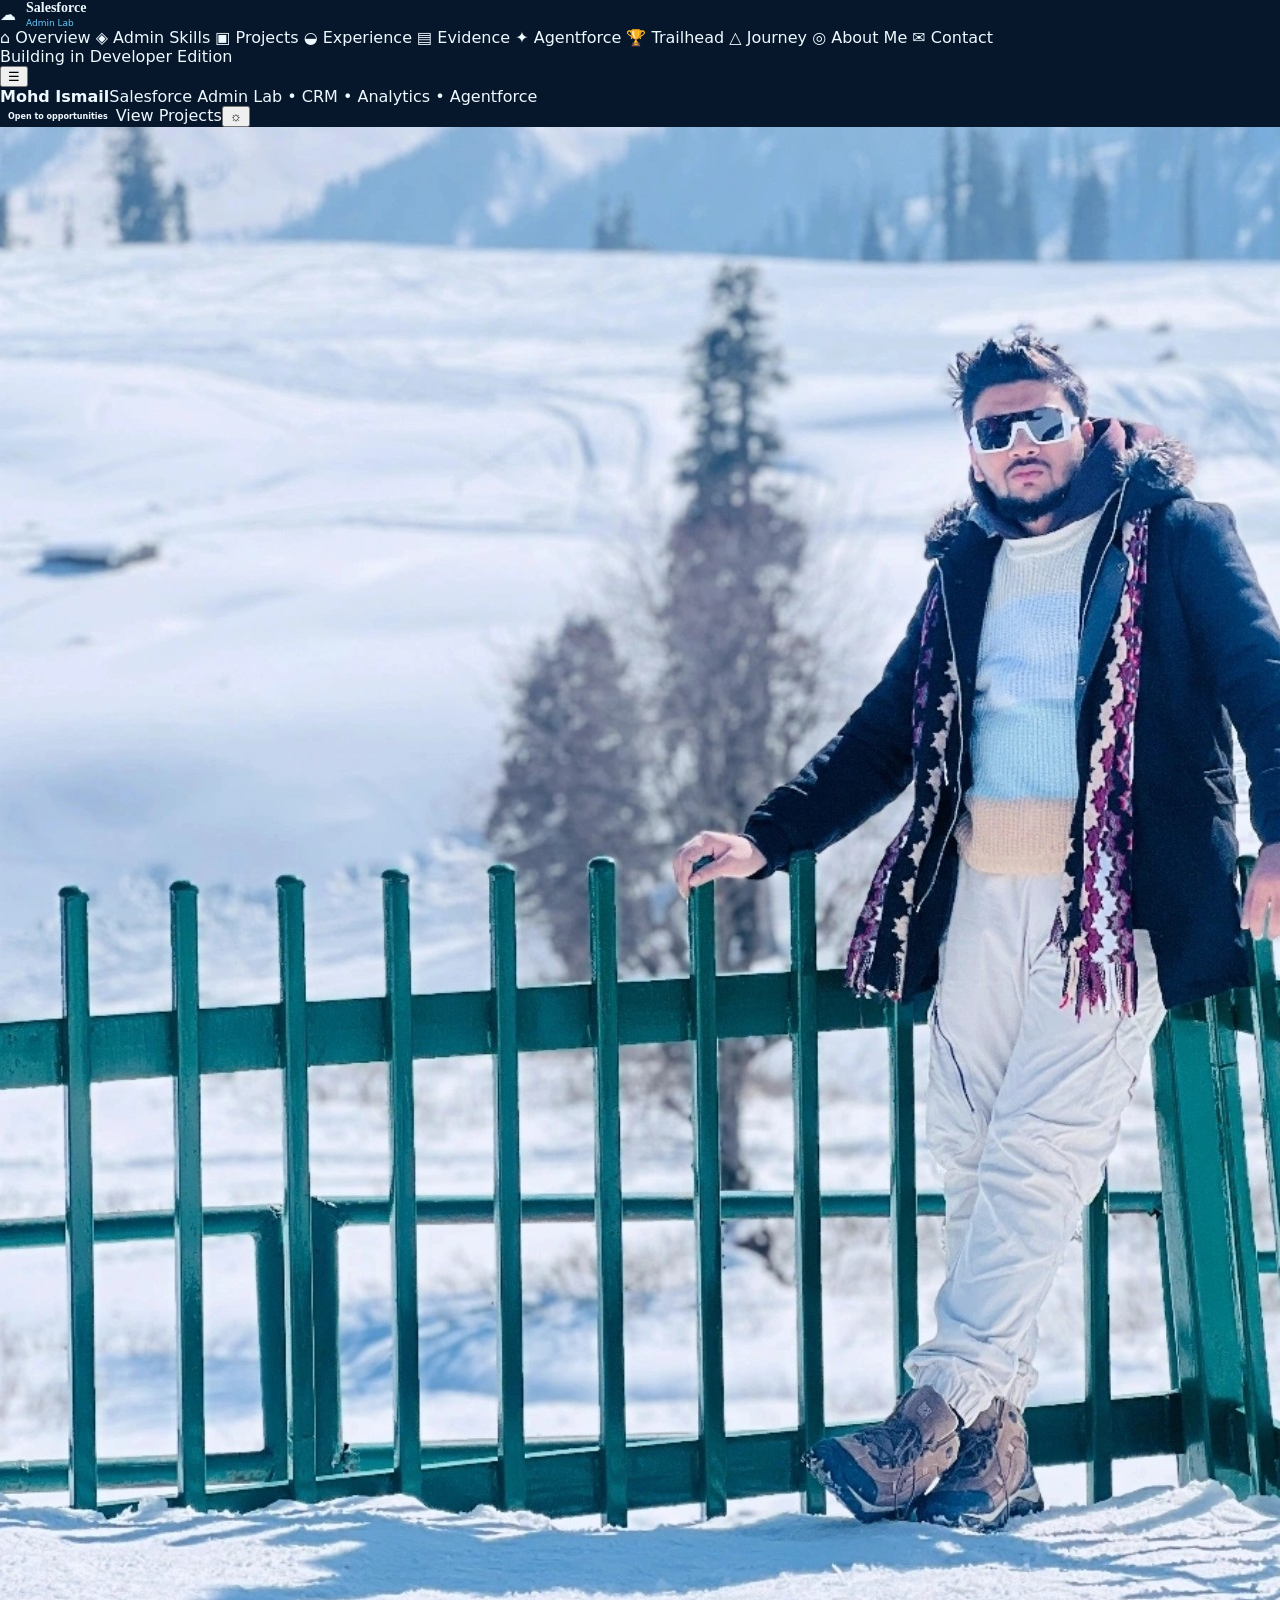
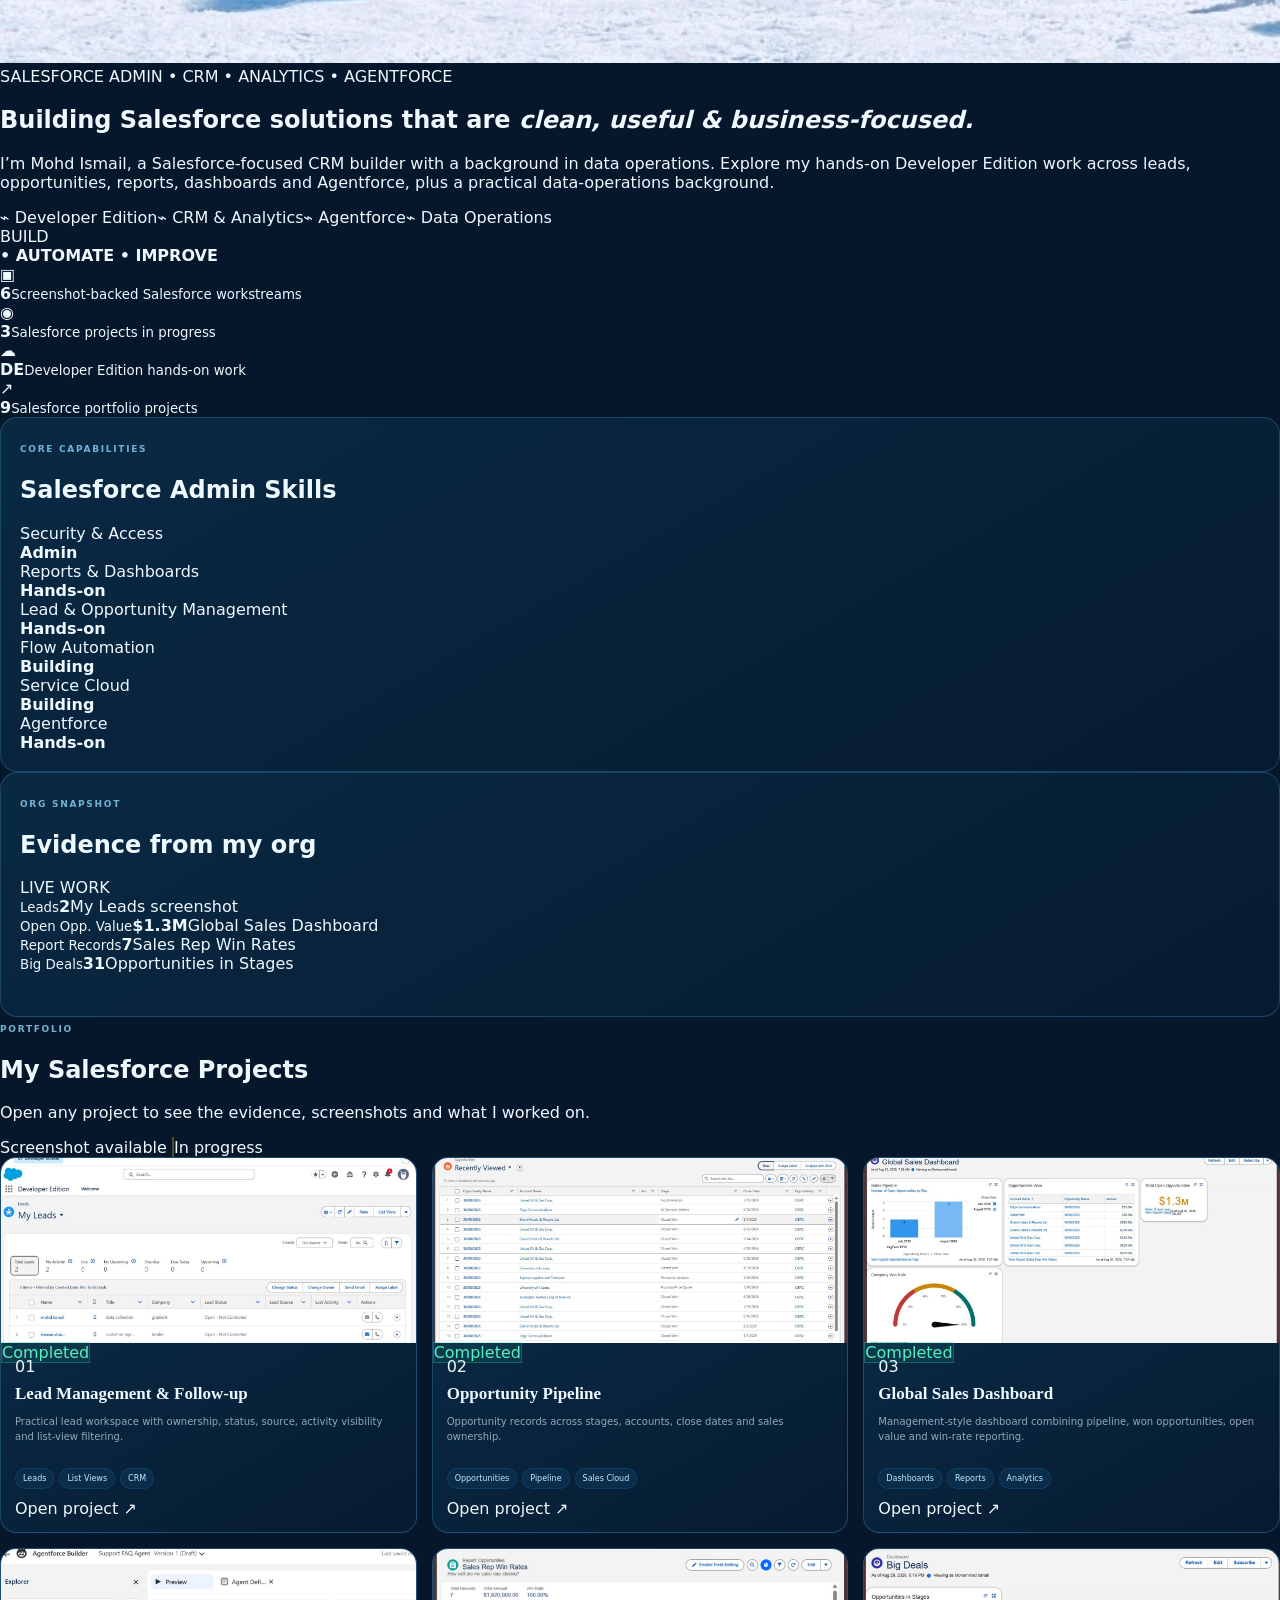
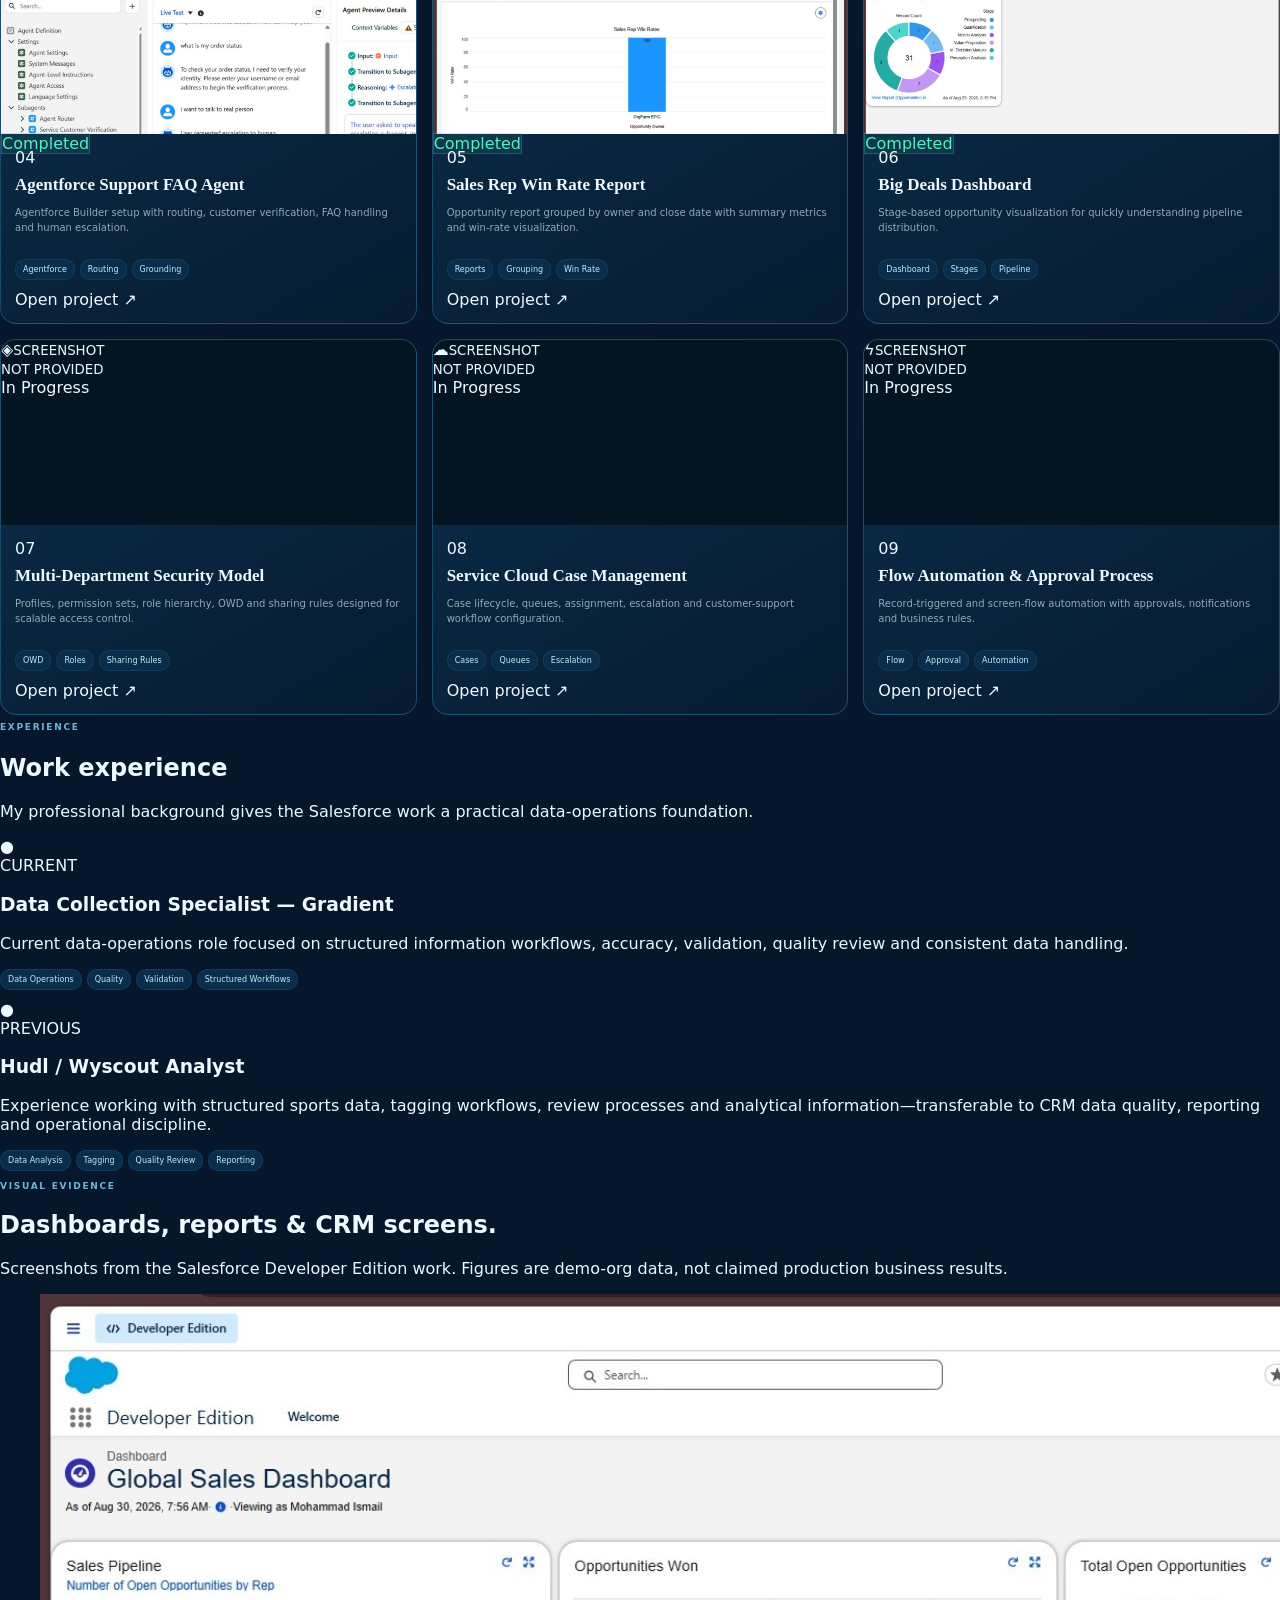
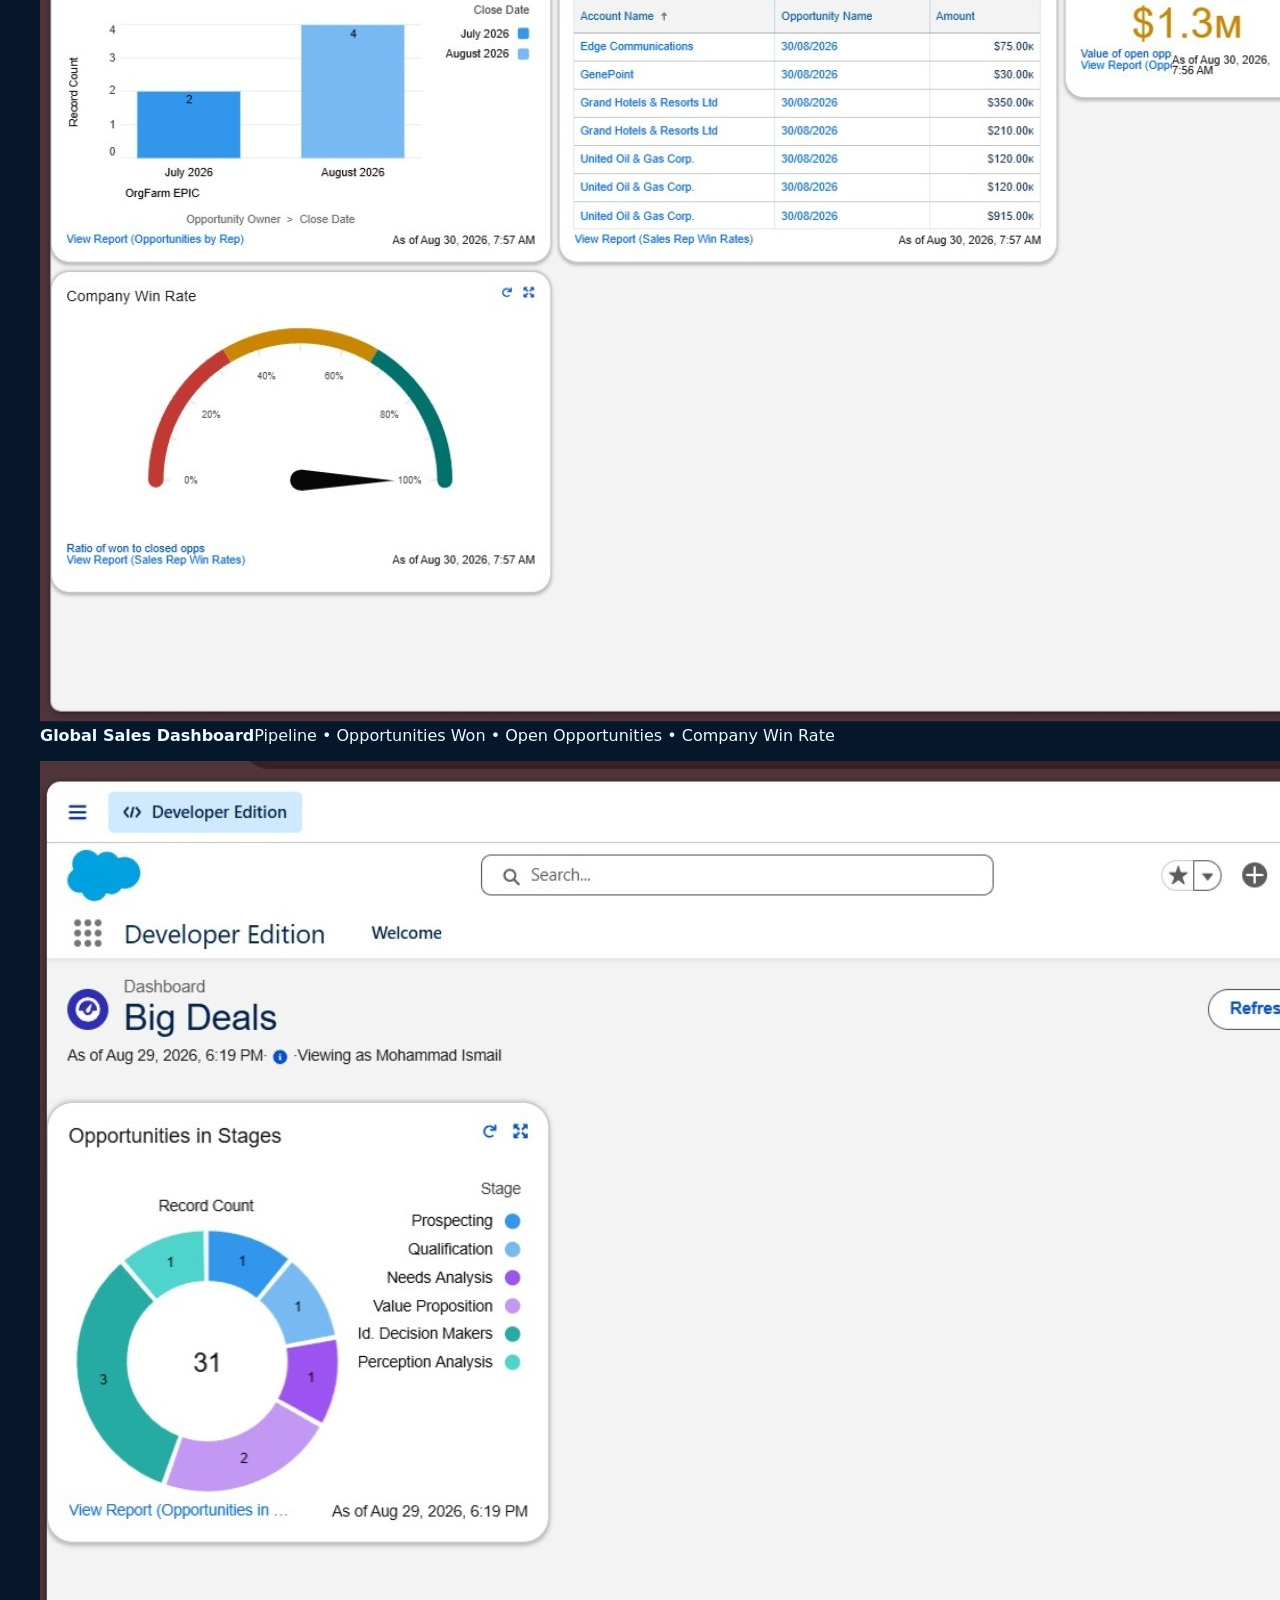
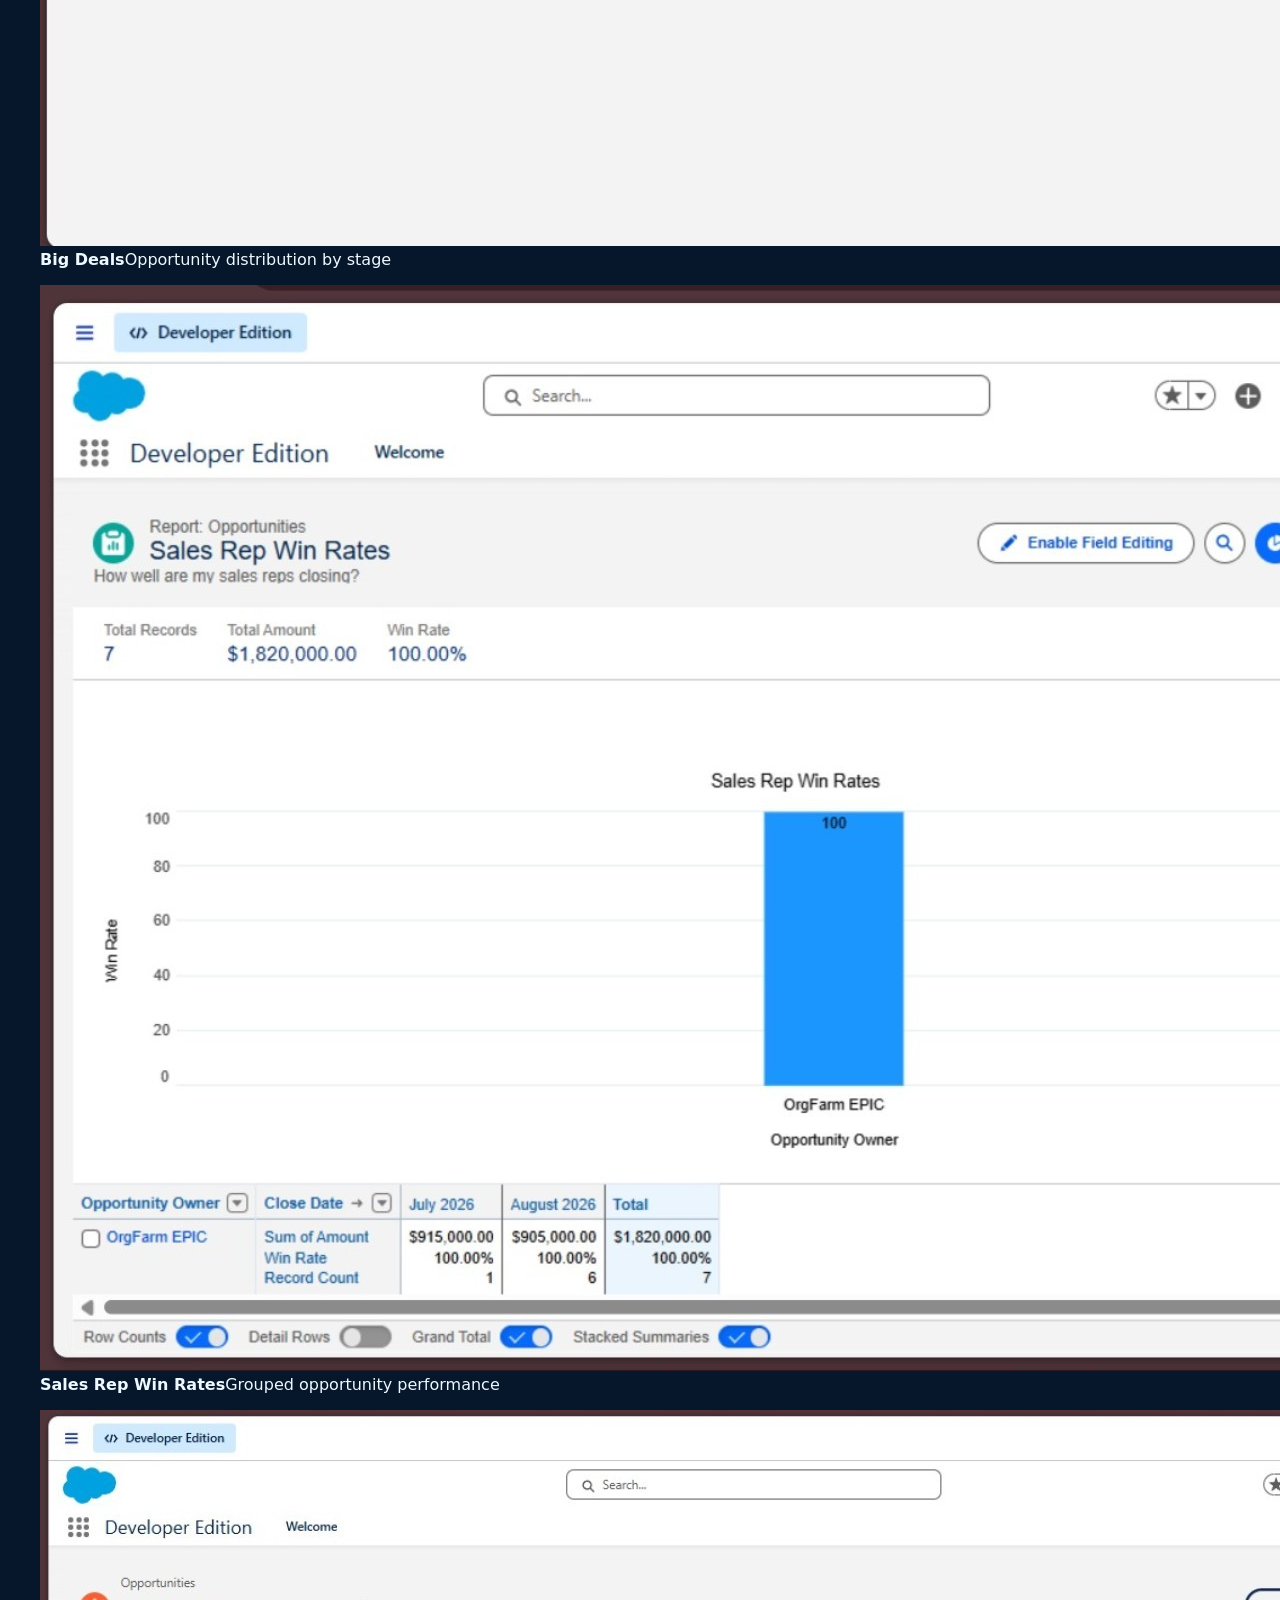
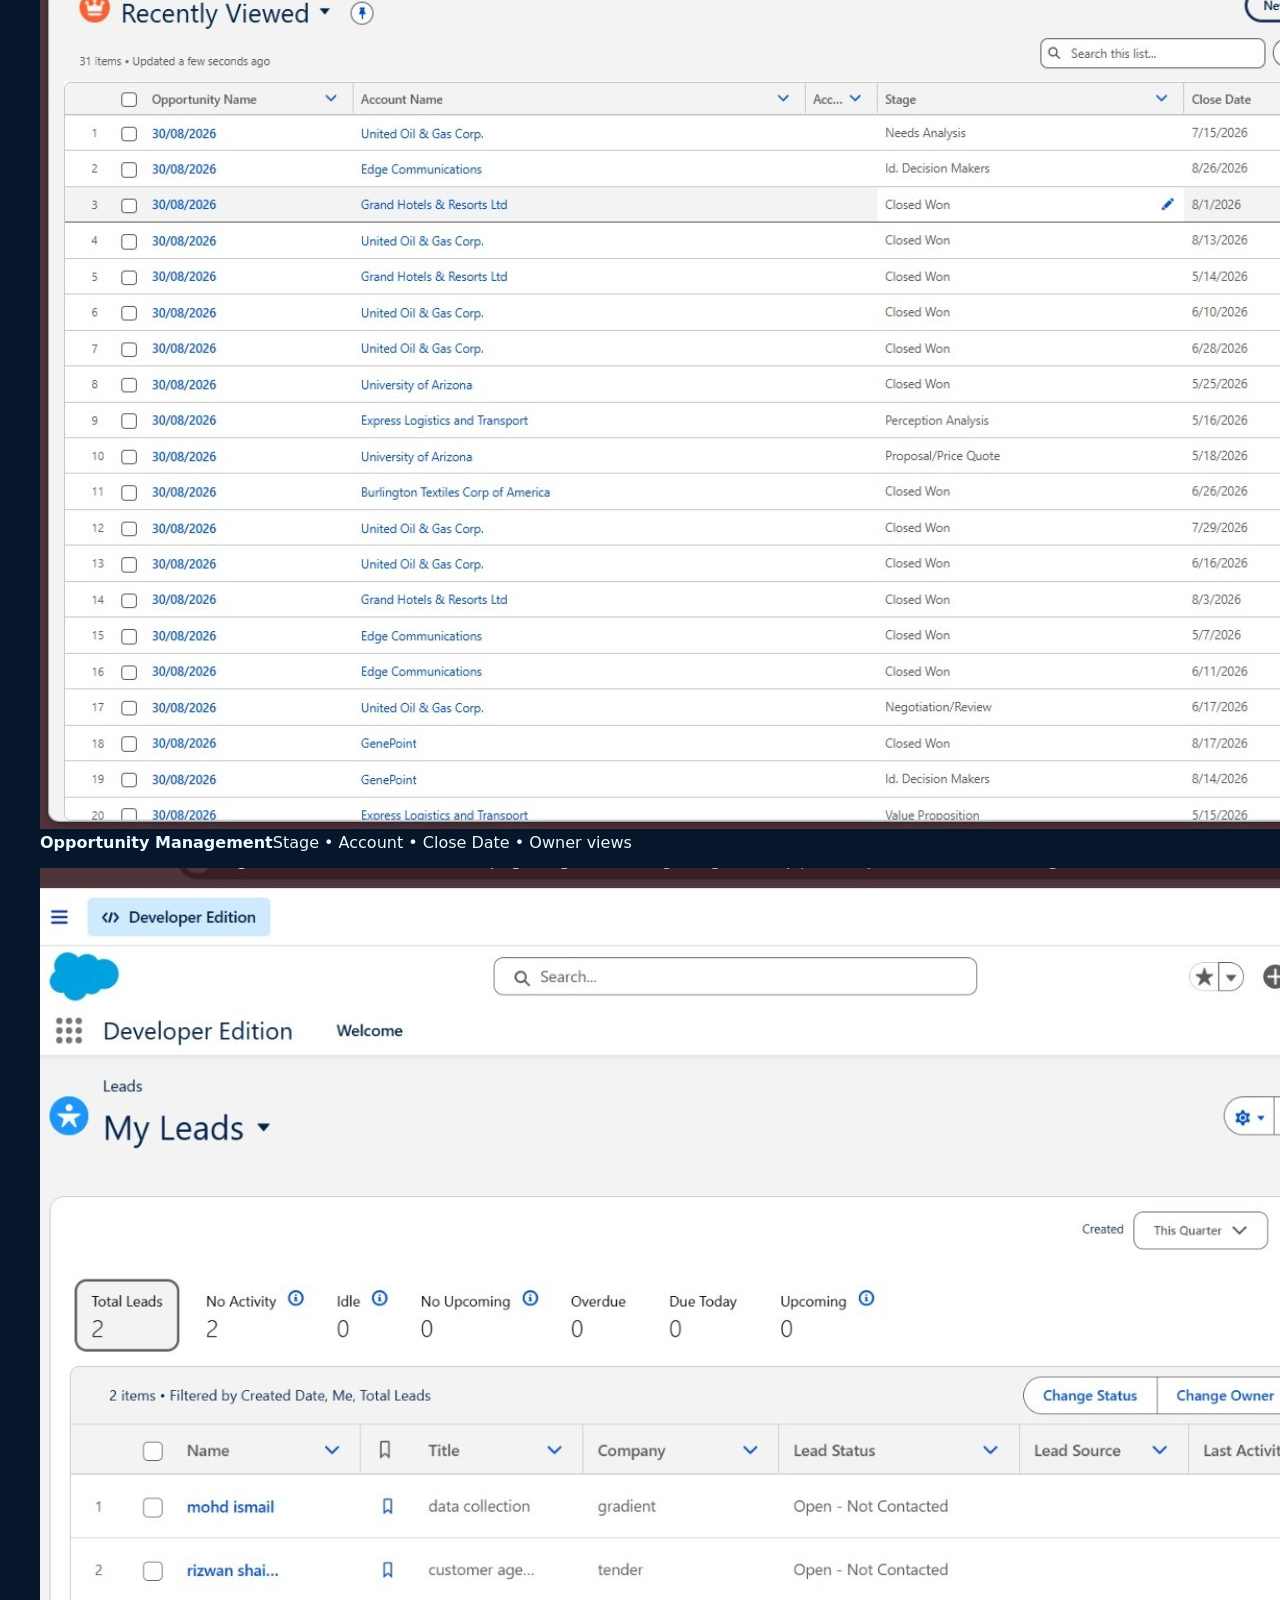
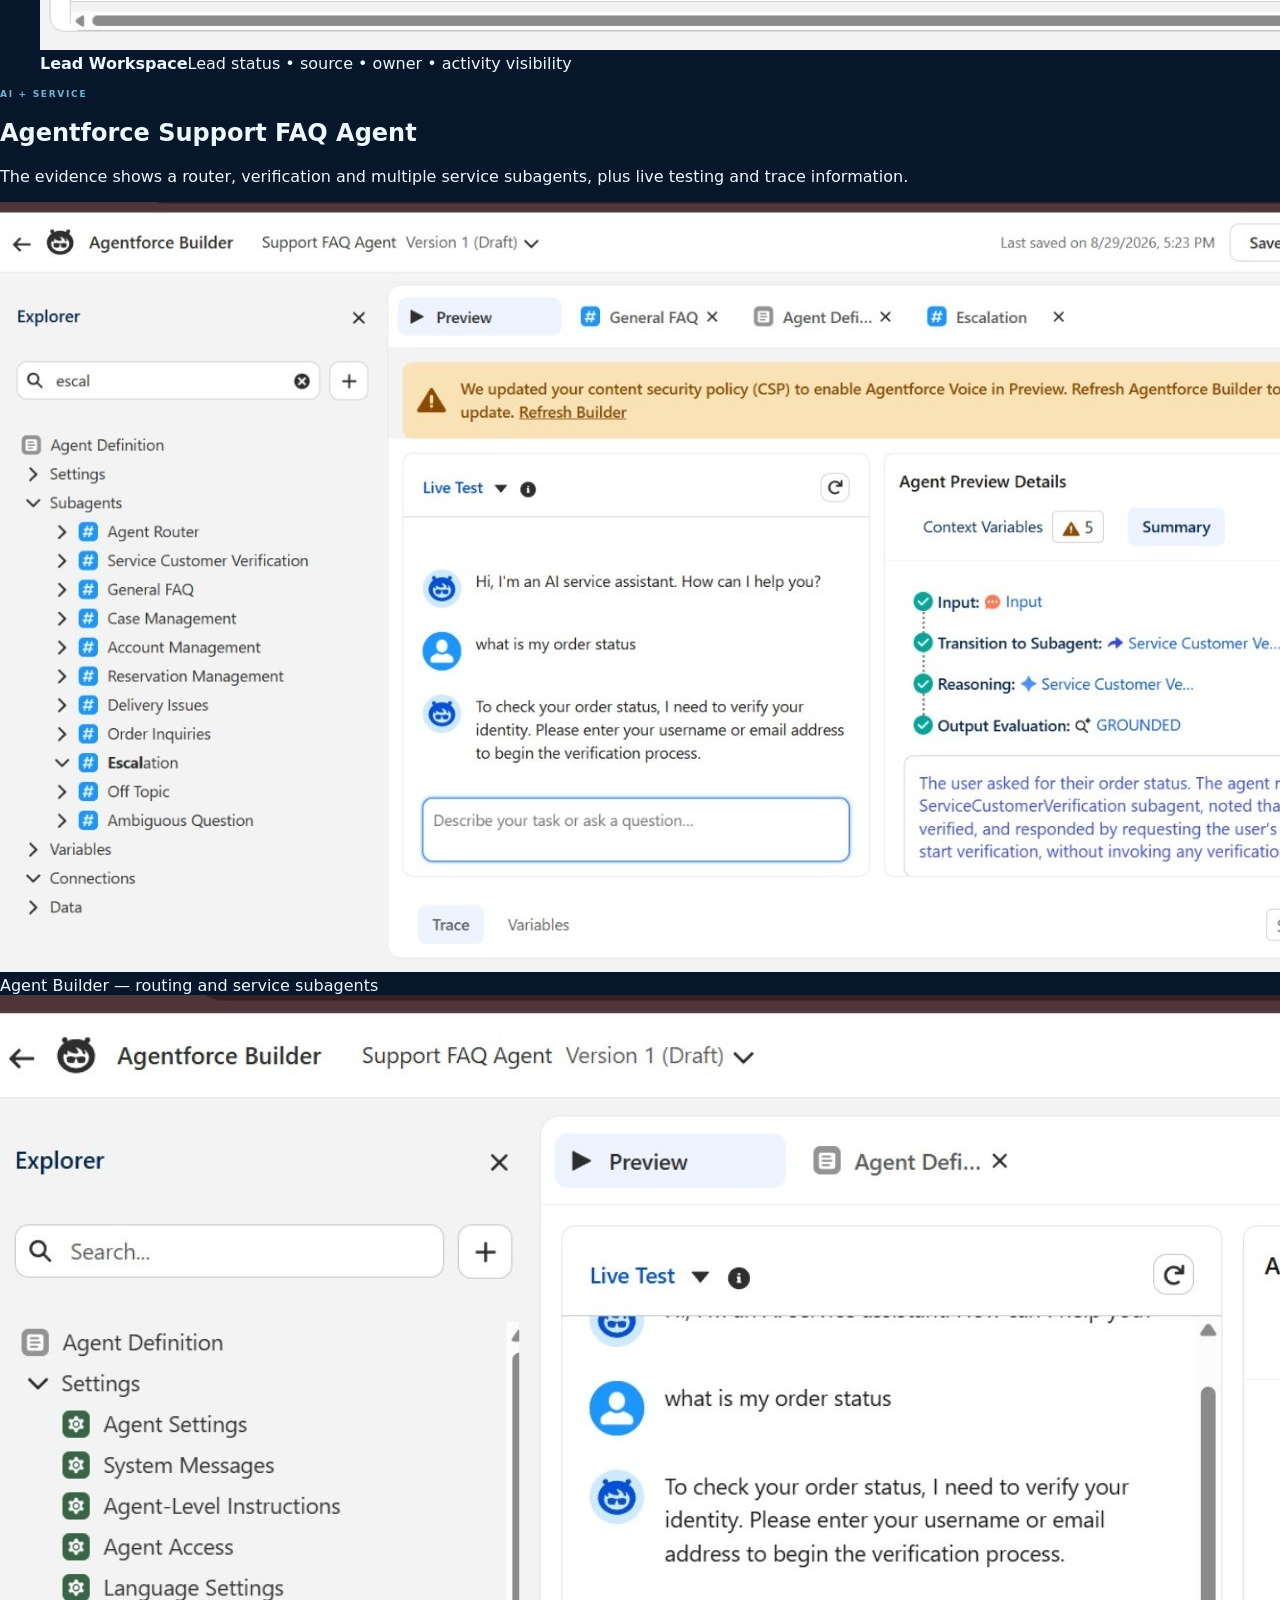
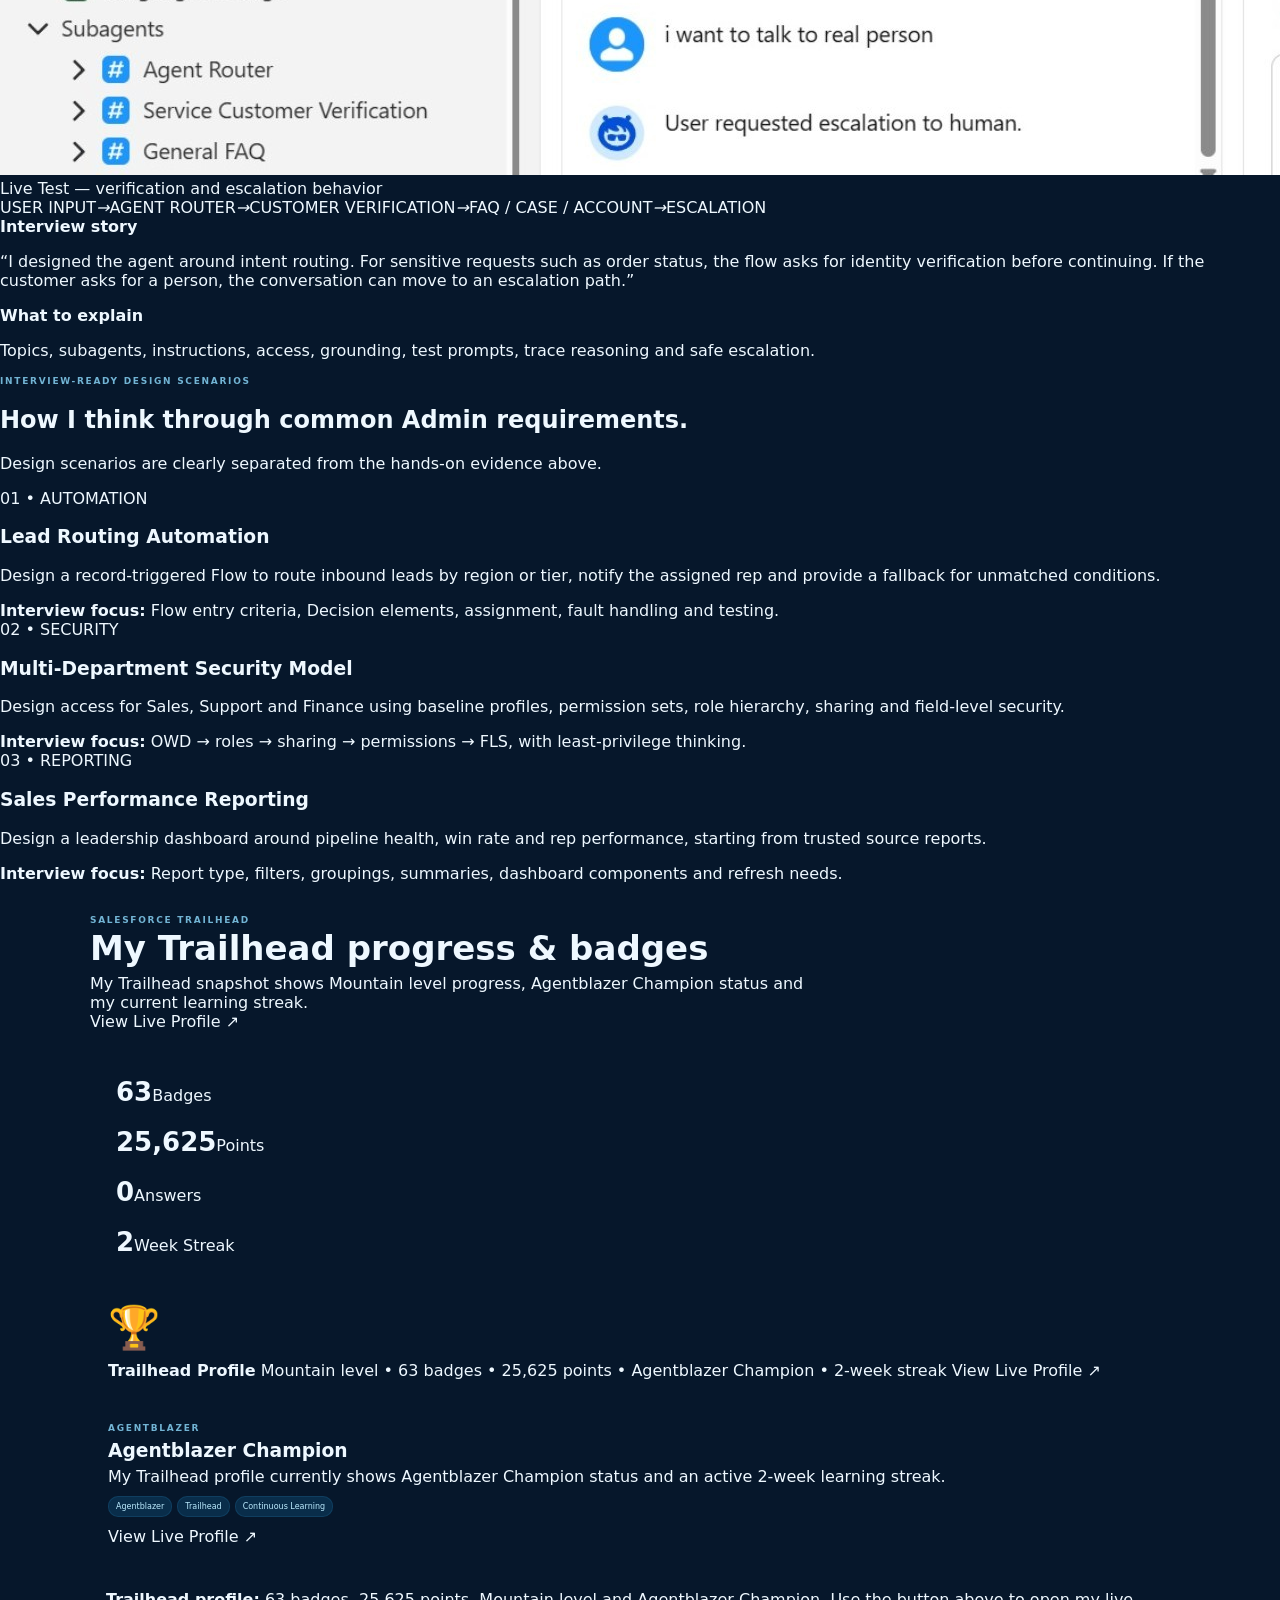
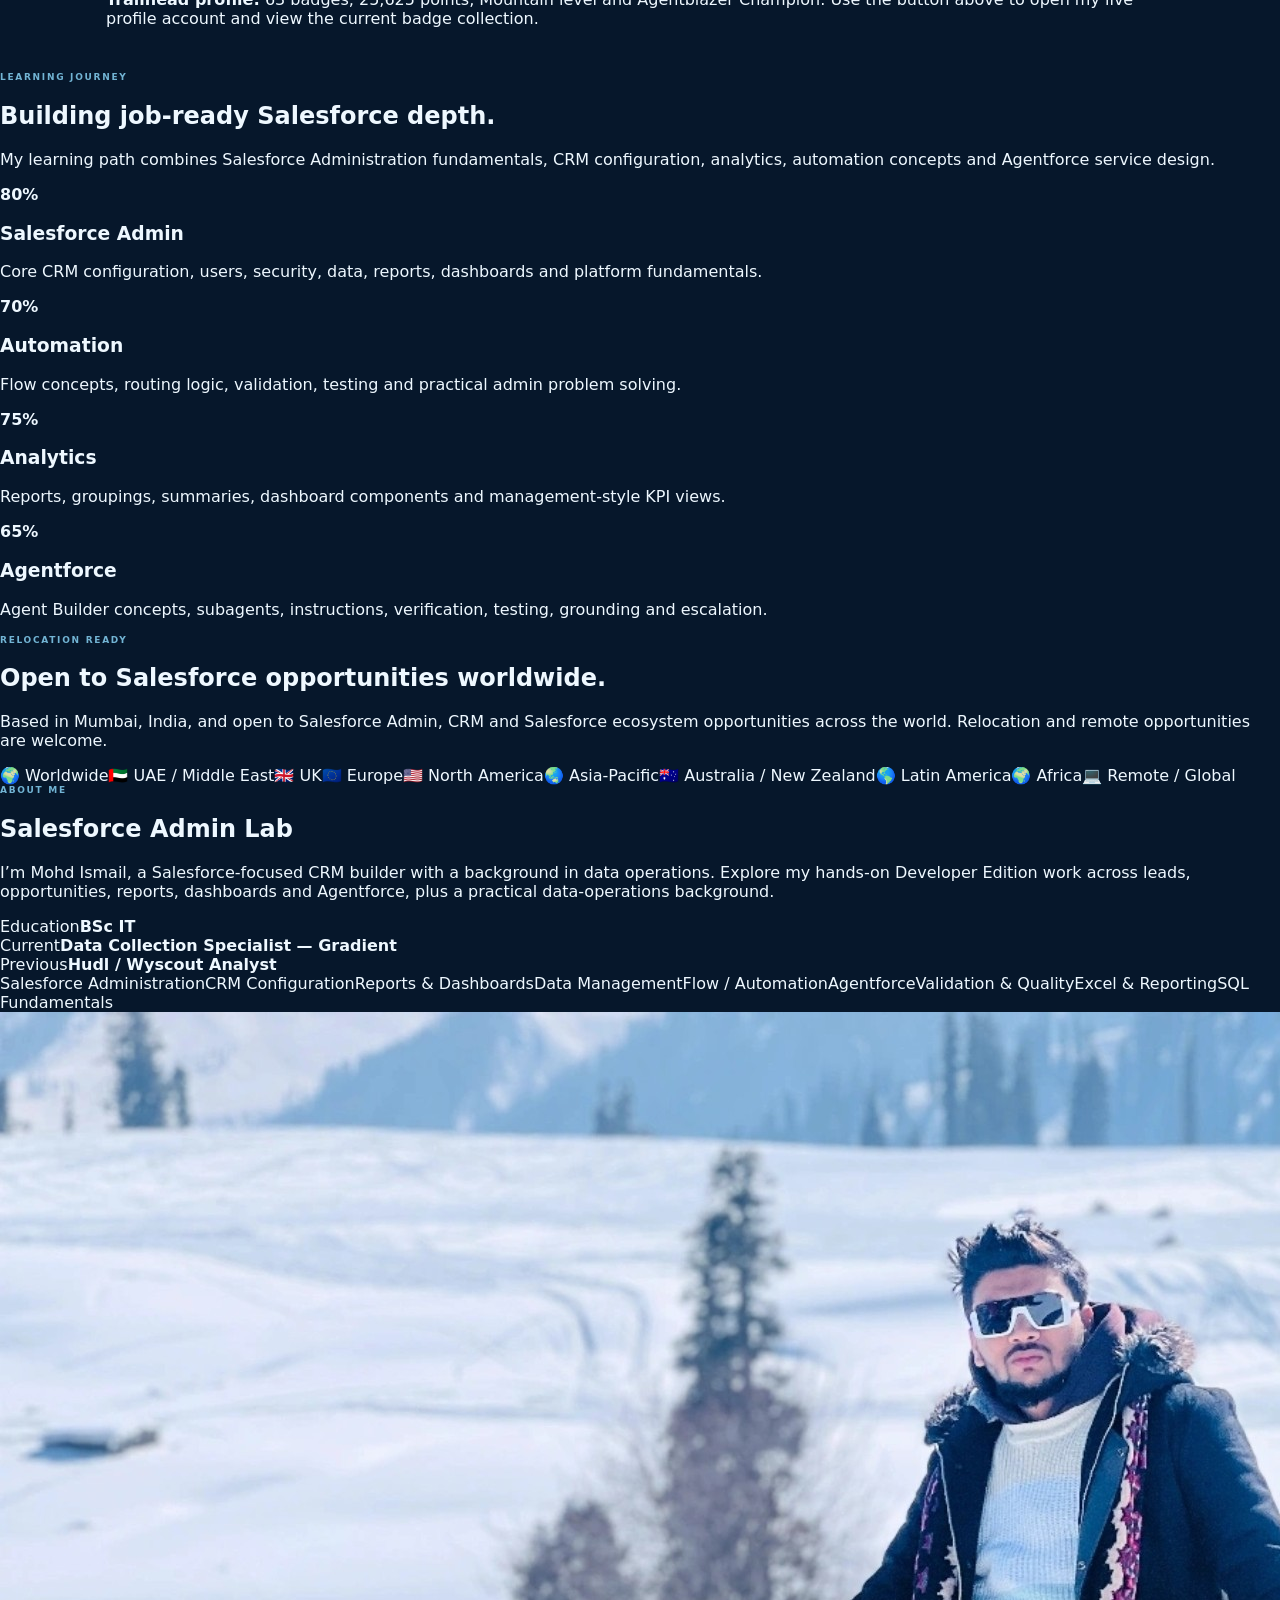
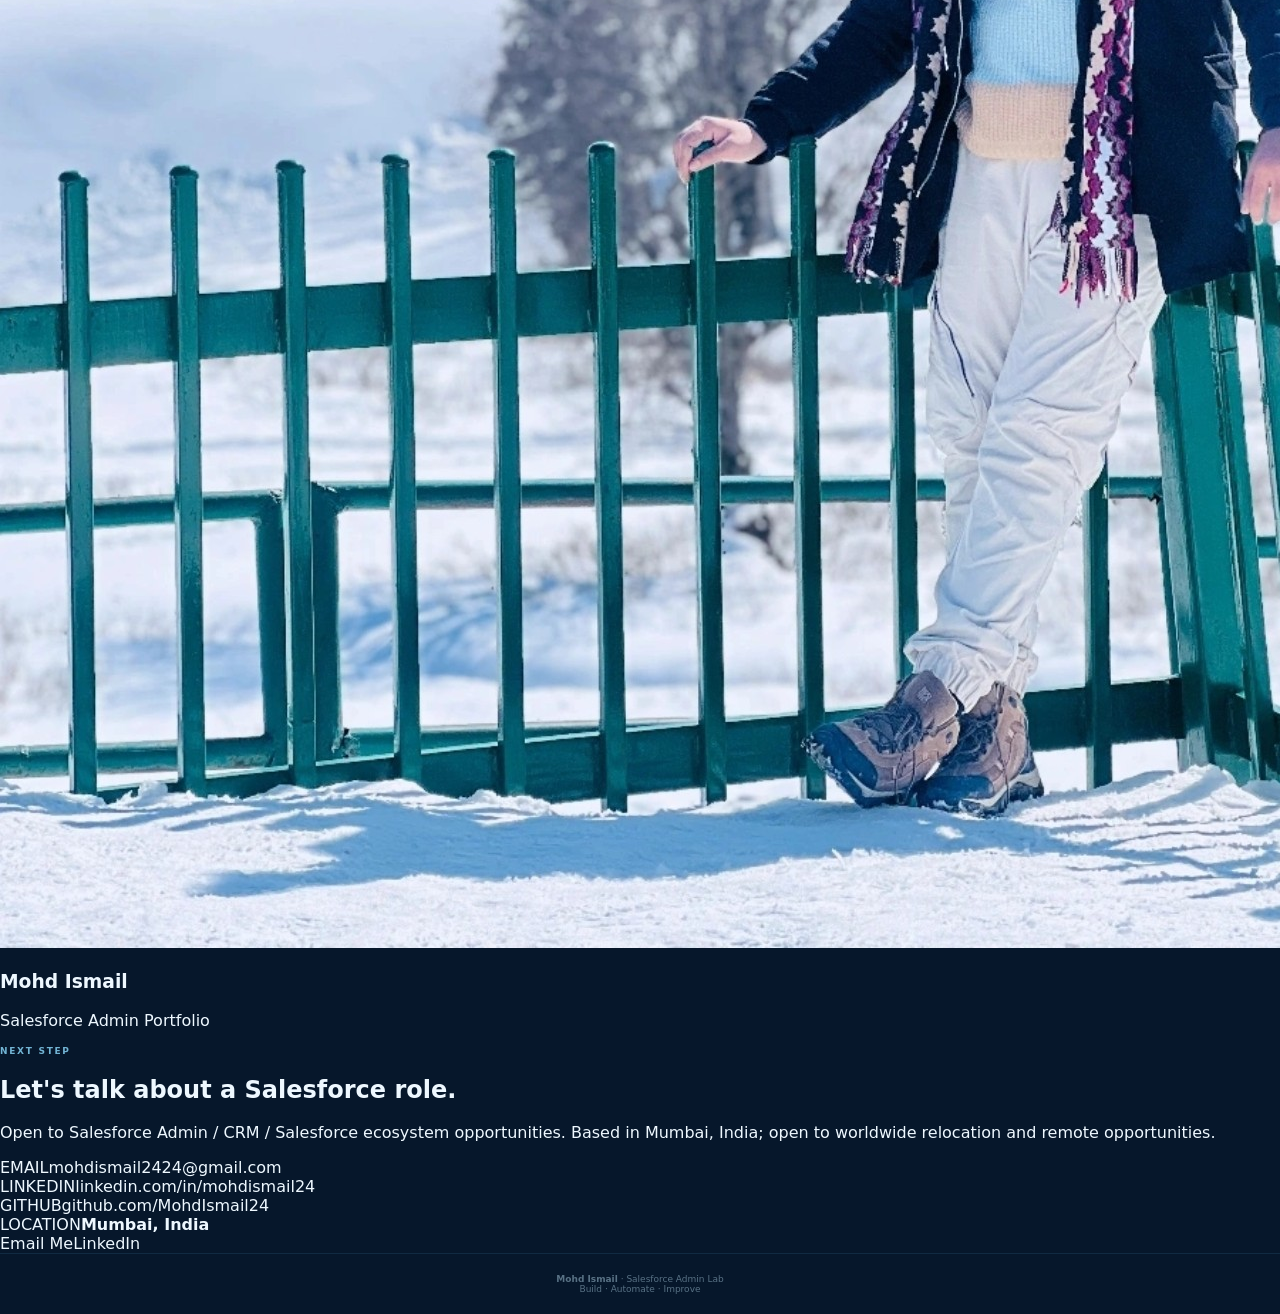
==== commit df0608e8: "Restore normal Trailhead section width" ====
--- a/index.html
+++ b/index.html
@@ -10,6 +10,8 @@
 .trailhead-section{
   padding-top: 32px !important;
   padding-bottom: 32px !important;
+  max-width: 1100px !important;
+  margin: 0 auto !important;
 }
 .trailhead-section .section-head{
   margin-bottom: 18px !important;
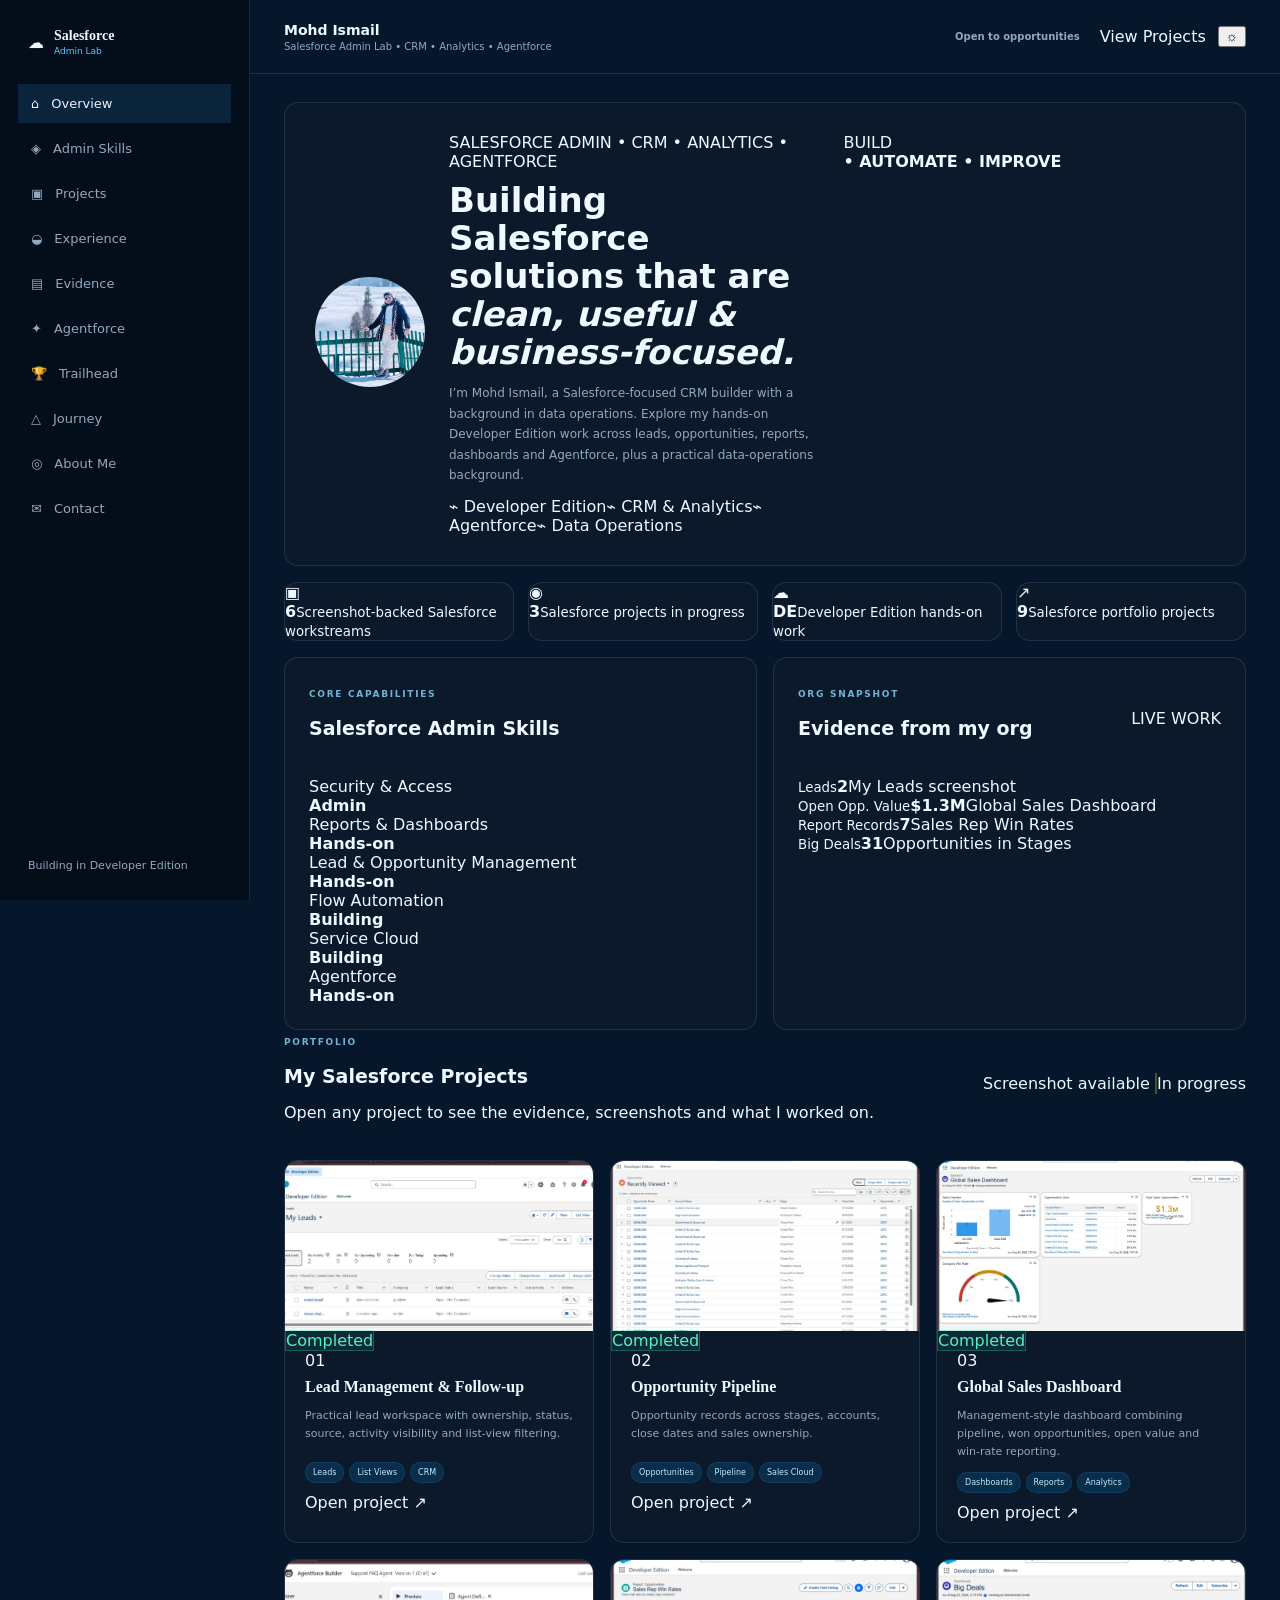
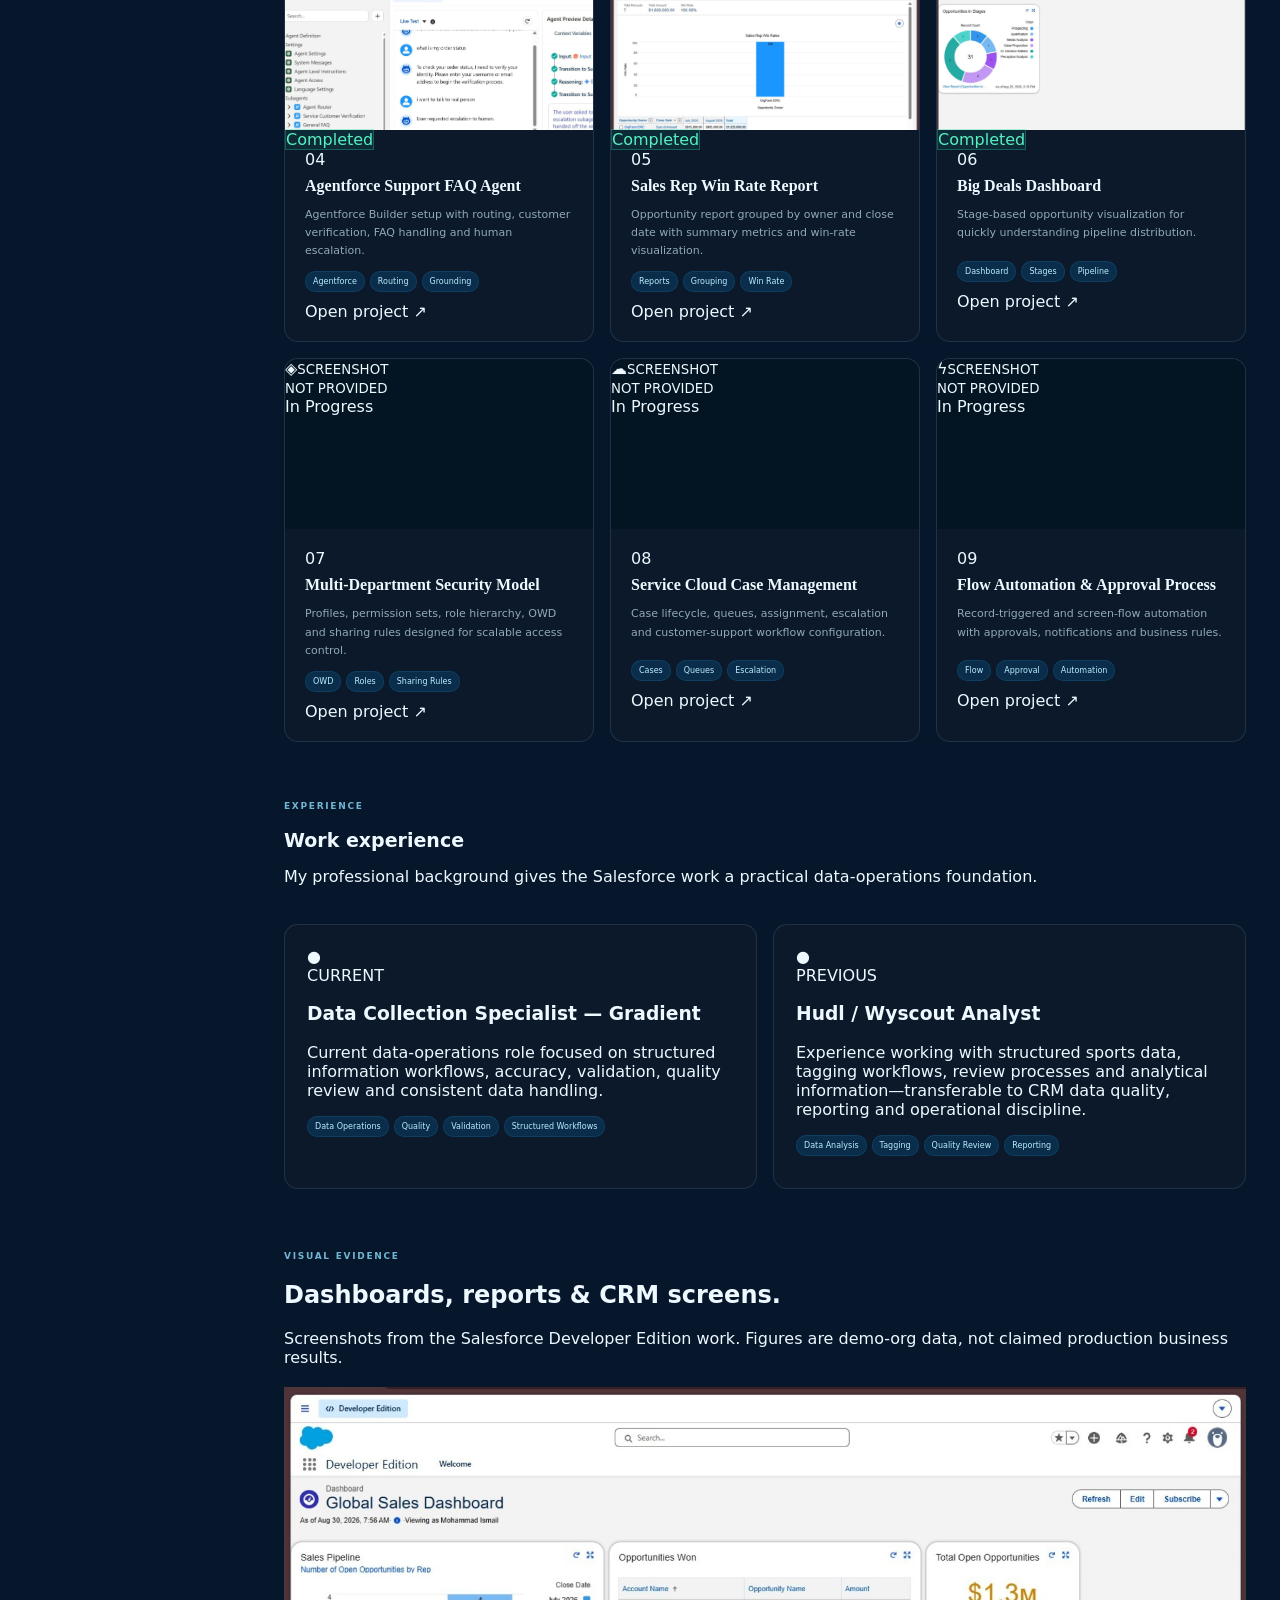
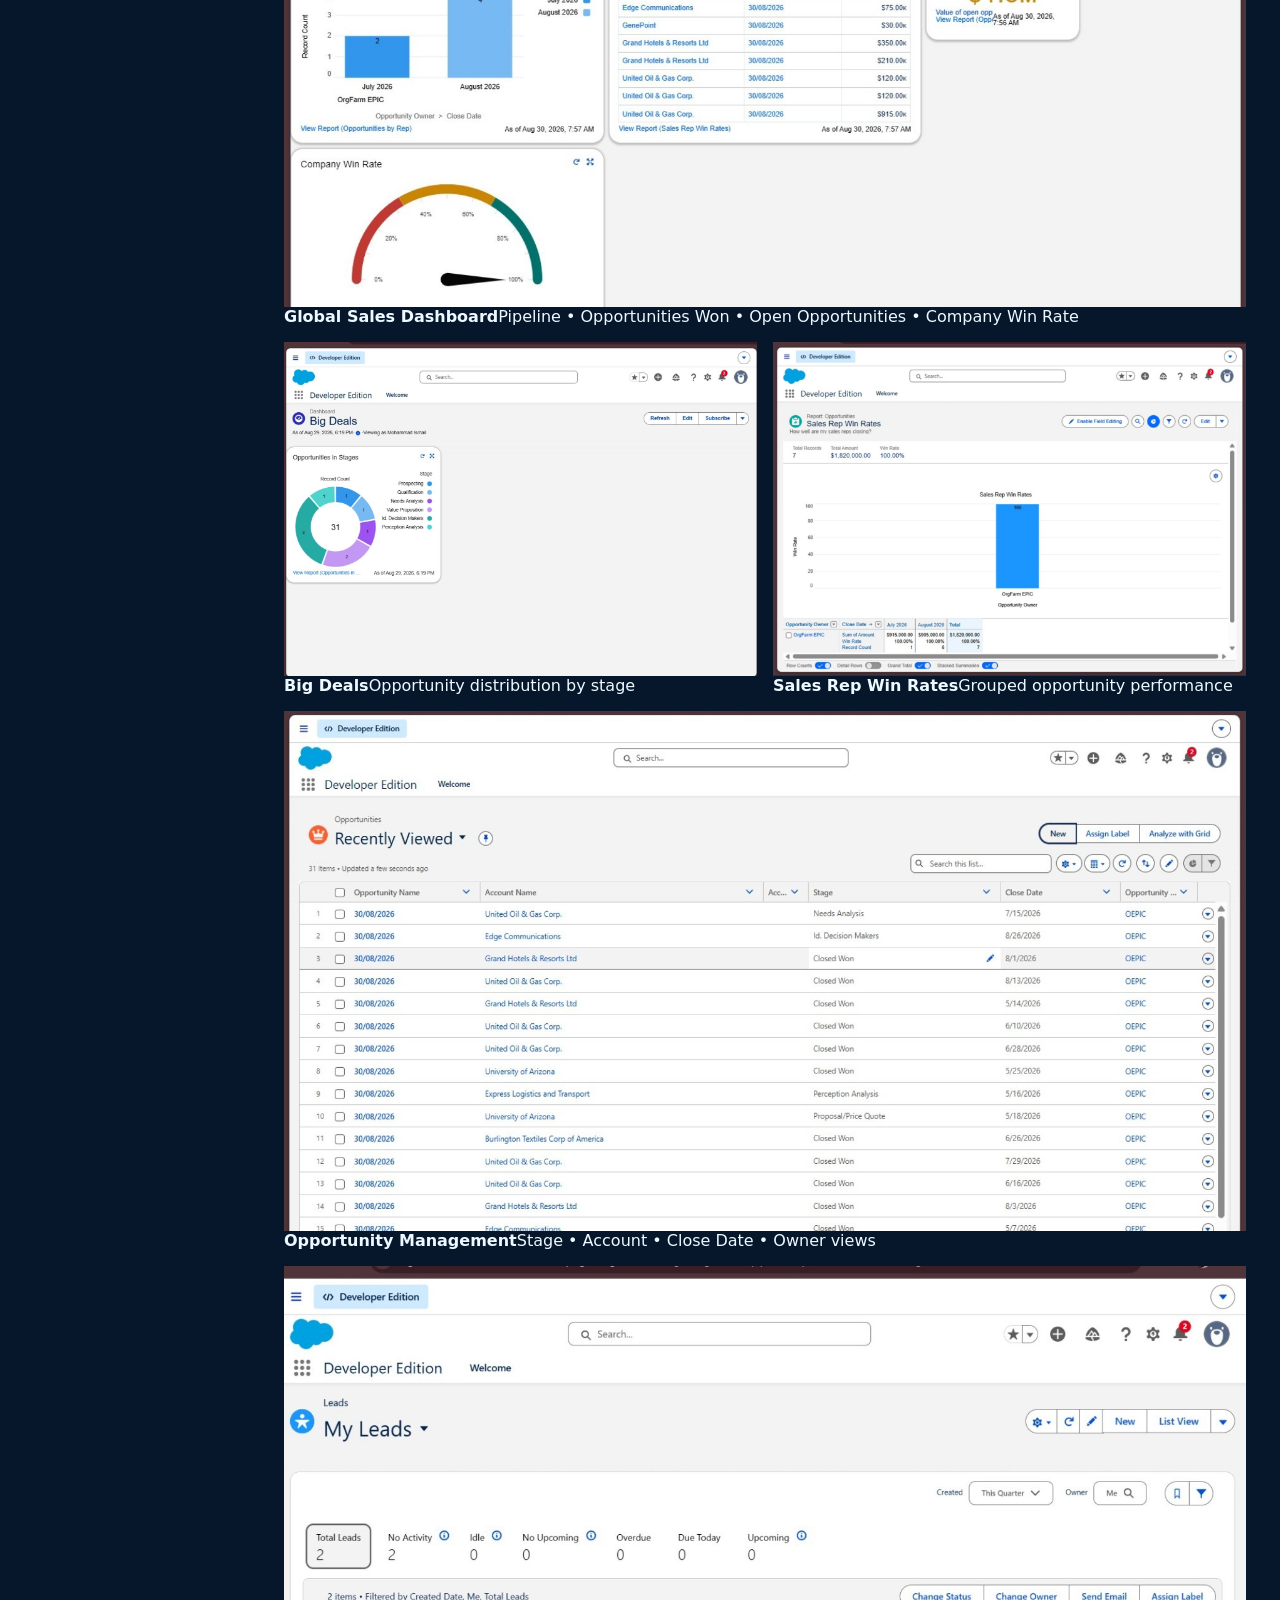
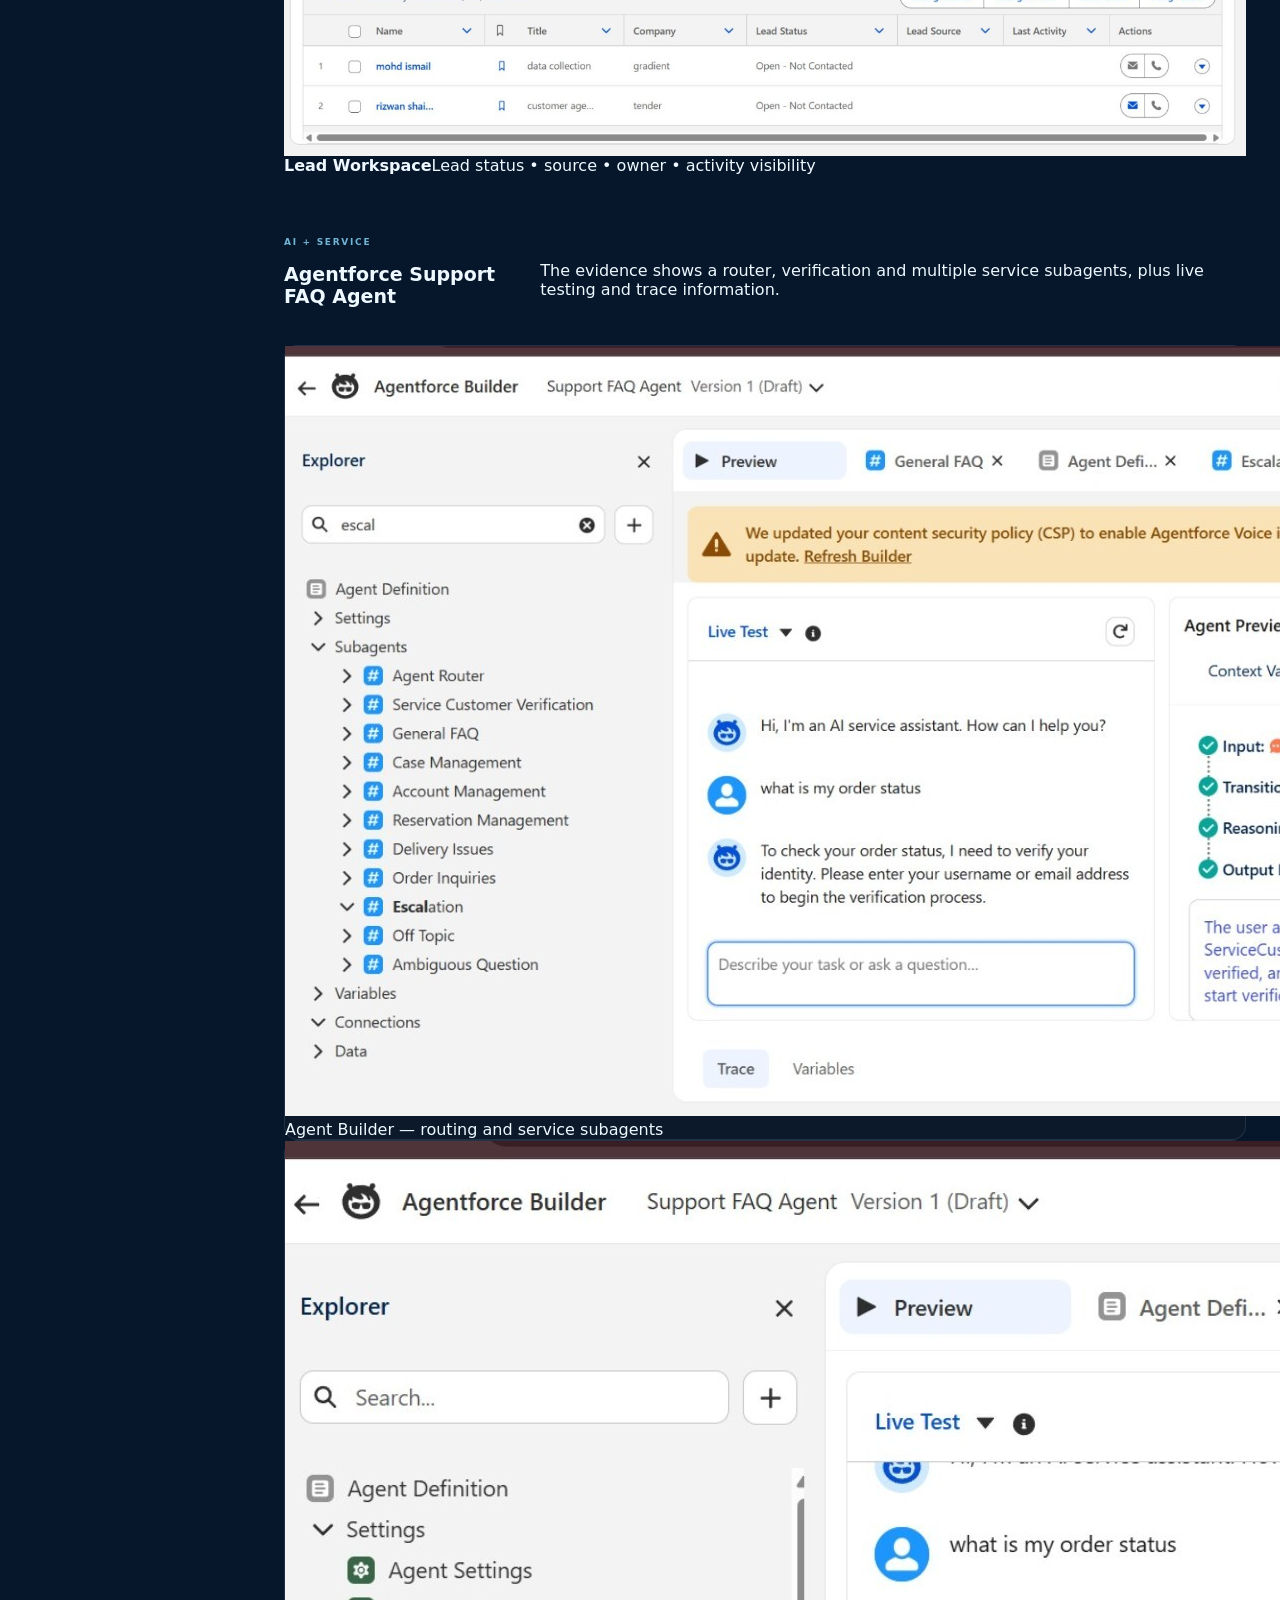
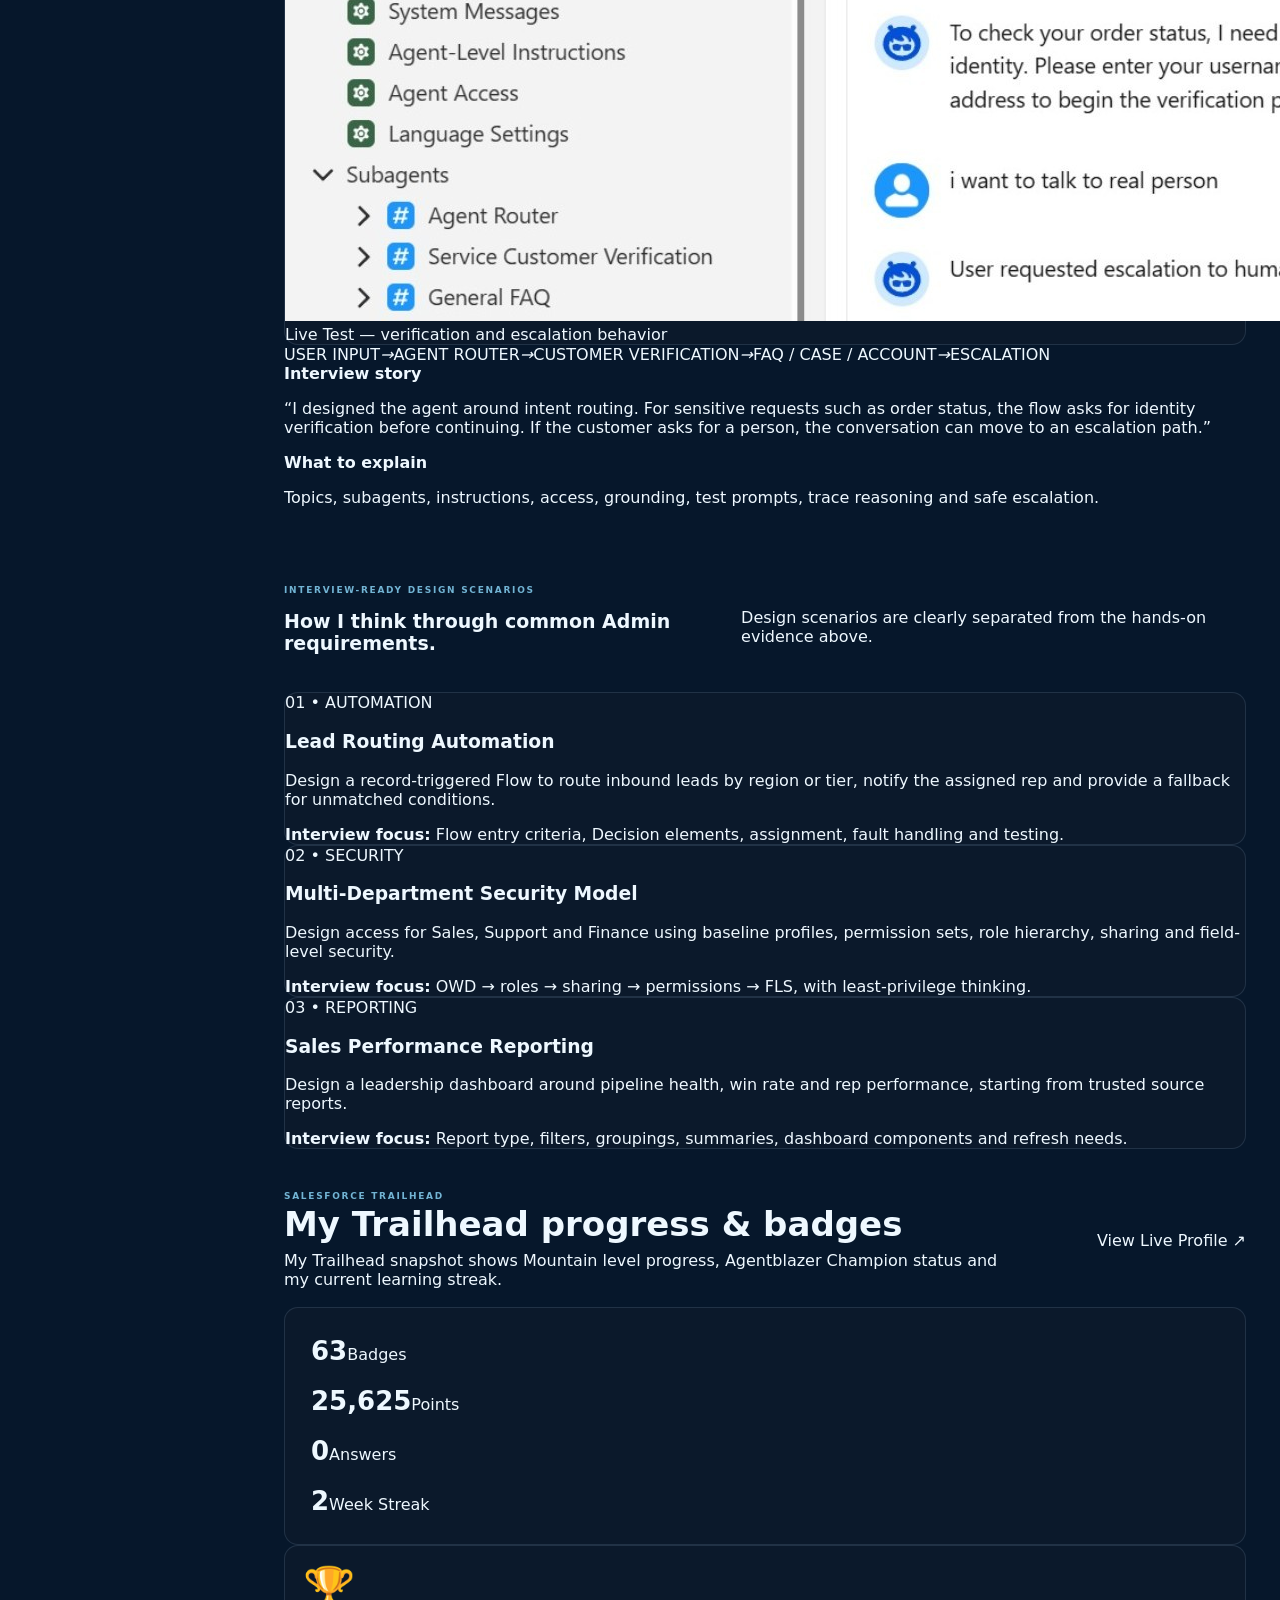
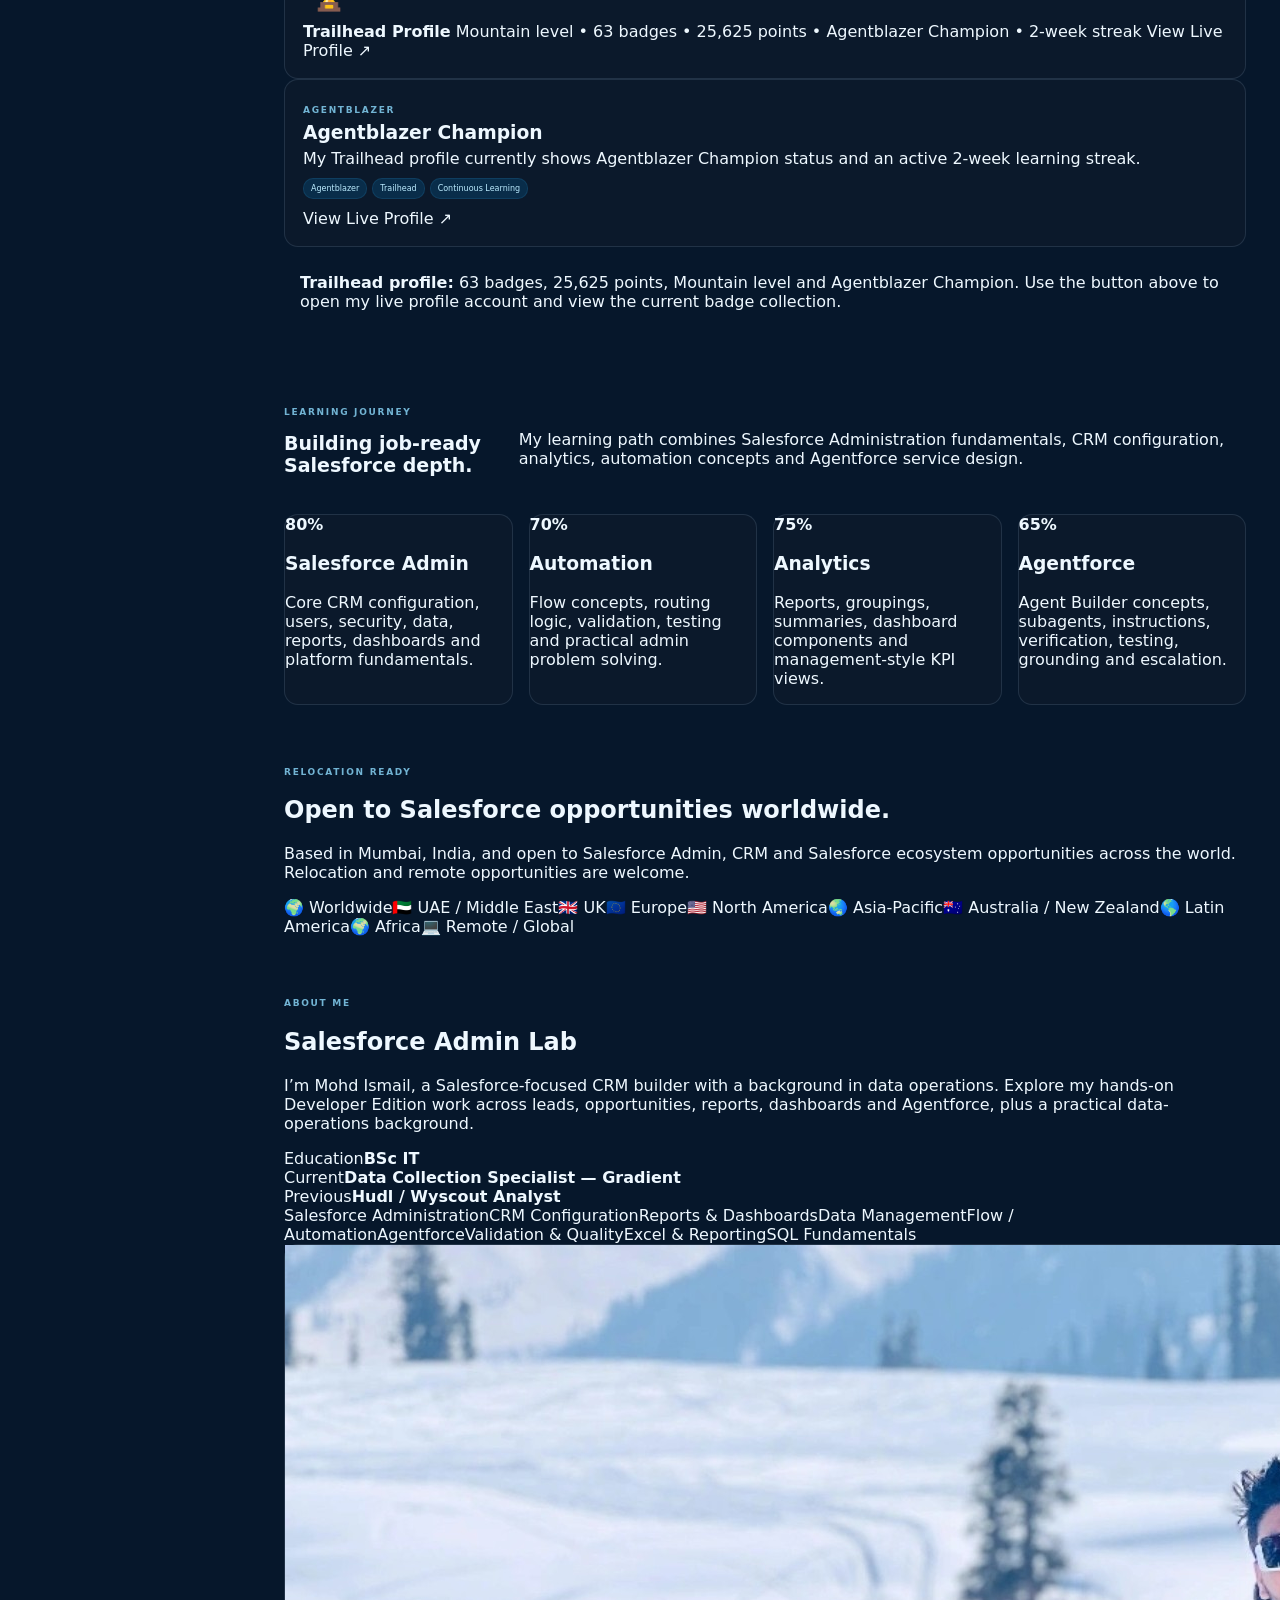
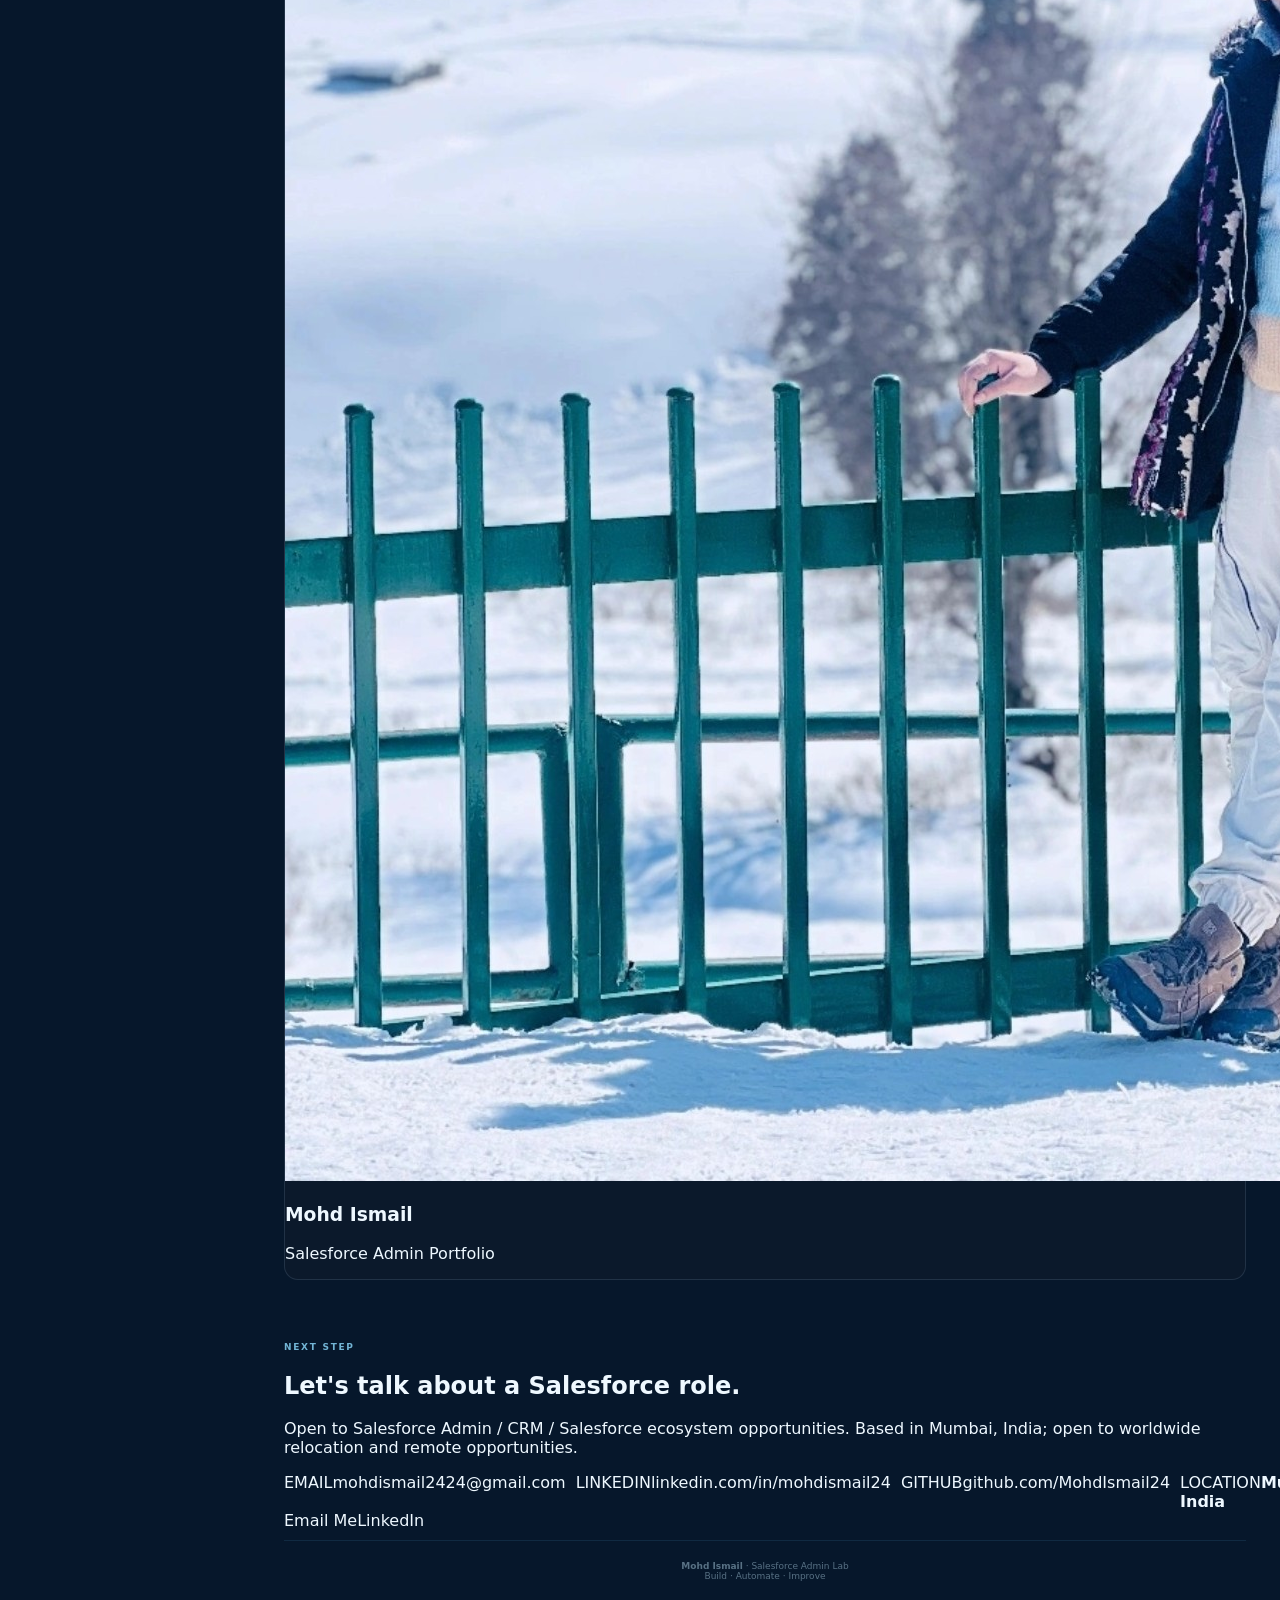
==== commit fd4a195a: "Refresh corrected page styles" ====
--- a/index.html
+++ b/index.html
@@ -4,7 +4,7 @@
 <meta charset="UTF-8"><meta name="viewport" content="width=device-width,initial-scale=1.0">
 <meta name="description" content="Mohd Ismail — Salesforce Admin portfolio with hands-on CRM, reporting, dashboards, Agentforce and transferable support workflow experience.">
 <title>Mohd Ismail | Salesforce Admin Lab</title>
-<link rel="stylesheet" href="style.css">
+<link rel="stylesheet" href="style.css?v=20260919-2">
 <style id="trailhead-normal-size">
 /* Trailhead: compact, normal portfolio section */
 .trailhead-section{
--- a/style.css
+++ b/style.css
@@ -4,3 +4,10 @@
 .detail-summary{max-width:850px;color:#9bb2c2;line-height:1.7;font-size:14px}.detail-grid{display:grid;grid-template-columns:repeat(2,1fr);gap:15px;margin-top:28px}.detail-text{color:#9bb2c2;font-size:12px;line-height:1.75}.detail-list{color:#9bb2c2;font-size:12px;line-height:1.9;margin:14px 0 0;padding-left:20px}.detail-images{display:grid;grid-template-columns:repeat(2,1fr);gap:15px}.detail-shot{height:360px!important}.detail-shot img{cursor:zoom-in;object-fit:contain!important;background:#03111f}.image-modal{position:fixed;inset:0;background:rgba(0,8,18,.95);z-index:200;display:grid;place-items:center;padding:25px}.image-modal img{max-width:94vw;max-height:90vh;object-fit:contain;border:1px solid rgba(80,200,255,.4);border-radius:12px}.image-modal button{position:absolute;right:22px;top:18px;width:42px;height:42px;border:1px solid #3bc7ff;background:#06243c;color:#fff;border-radius:50%;font-size:26px;cursor:pointer}
 @media(max-width:1050px){.reference-hero{height:72vw;min-height:520px}.project-grid{grid-template-columns:repeat(2,1fr)}.lower{grid-template-columns:1fr 1fr}.nav nav{gap:18px}.nav nav a{font-size:10px}}
 @media(max-width:680px){.nav{height:62px;padding:0 14px}.brand{min-width:0}.brand b{font-size:11px}.brand small{font-size:7px}.cloudmark{width:32px;height:27px;font-size:16px}.nav nav{display:none}.nav-cta{margin-left:auto;font-size:8px;padding:8px 10px}.reference-hero{height:690px;min-height:0}.reference-scene img{width:auto;height:690px;max-width:none;position:absolute;left:50%;top:0;transform:translateX(-50%);object-fit:contain}.scene-vignette{background:linear-gradient(180deg,rgba(2,16,31,.03),transparent 40%,rgba(1,10,19,.25))}.hotspot{display:none}.hero-access{left:14px;right:14px;bottom:12px;justify-content:space-between;font-size:7px}.hero-access small{font-size:7px}.section{width:calc(100% - 28px)}.projects{padding:45px 0}.titleline{display:block}.titleline h2{font-size:29px}.hint{display:block;margin-top:10px}.project-grid{grid-template-columns:1fr;gap:10px}.project-card{display:grid;grid-template-columns:42% 58%;min-height:170px}.project-image{height:100%;min-height:170px}.project-body{padding:11px}.project-body h3{font-size:14px}.project-body p{font-size:8px;min-height:0}.tags{margin:7px 0}.tags span{font-size:6px;padding:4px 5px}.project-link{font-size:8px}.lower{grid-template-columns:1fr;padding-bottom:35px}.panel{min-height:auto}.achievement{grid-template-columns:58px 1fr 1fr}.achievement>strong{grid-column:2 / 4}.contact{display:block;padding:45px 0}.contact h2{font-size:31px}.contactlinks{margin-top:18px;flex-wrap:wrap}.detail-grid{grid-template-columns:1fr}.detail-summary{font-size:12px}.detail-images{grid-template-columns:1fr}.detail-shot{height:260px!important}}
+
+/* Match the current portfolio HTML shell. */
+.app-shell{display:flex;min-height:100vh}.sidebar{width:250px;position:fixed;inset:0 auto 0 0;z-index:20;padding:28px 18px;background:rgba(5,15,27,.92);border-right:1px solid rgba(149,181,212,.16)}.sidebar .brand{padding:0 10px 28px;min-width:0}.sidebar nav{display:grid;gap:6px}.sidebar .nav-link{display:flex;align-items:center;gap:12px;padding:12px 13px;color:#93a8bd;font-size:13px}.sidebar .nav-link:hover,.sidebar .nav-link.active{color:#e9f2ff;background:rgba(50,168,255,.14)}.sidebar-bottom{position:absolute;bottom:28px;left:28px;color:#93a8bd;font-size:11px}.main{margin-left:250px;width:calc(100% - 250px)}.topbar{height:74px;display:flex;align-items:center;justify-content:space-between;padding:0 34px;border-bottom:1px solid rgba(149,181,212,.16)}.menu-btn{display:none}.top-title b,.top-title span{display:block}.top-title b{font-size:14px}.top-title span{margin-top:3px;color:#93a8bd;font-size:10px}.top-actions{display:flex;align-items:center;gap:12px}.top-actions .status{font-size:10px;color:#93a8bd}.content{max-width:1450px;margin:auto;padding:28px 34px 50px}.card{background:rgba(13,27,44,.88);border:1px solid rgba(149,181,212,.16);border-radius:14px}.hero{padding:30px;display:grid;grid-template-columns:1.15fr .85fr;gap:26px}.hero-profile{display:flex;align-items:center;gap:24px}.profile-img{width:110px;height:110px;object-fit:cover;border-radius:50%}.hero h1{font-size:34px;line-height:1.12;margin:10px 0}.hero p{color:#93a8bd;font-size:12px;line-height:1.7}.stats{display:grid;grid-template-columns:repeat(4,1fr);gap:14px;margin-top:16px}.grid-two{display:grid;grid-template-columns:1fr 1fr;gap:16px;margin-top:16px}.section-head{display:flex;align-items:center;justify-content:space-between;margin-bottom:22px}.section-head h2{font-size:19px}.panel{padding:24px}.project-grid{display:grid;grid-template-columns:repeat(3,1fr);gap:16px}.project-card{display:flex;flex-direction:column;overflow:hidden}.project-image{height:170px}.project-body{padding:20px}.project-body h3{font-size:16px}.project-body p{font-size:11px;line-height:1.65}.section-block{padding:34px 0 10px;margin-top:18px}.experience-grid{display:grid;grid-template-columns:1fr 1fr;gap:16px}.experience-card{padding:22px}.journey-grid{display:grid;grid-template-columns:repeat(4,1fr);gap:16px}.contact-grid{display:grid;grid-template-columns:repeat(4,1fr);gap:10px}
+@media(max-width:1100px){.hero{grid-template-columns:1fr}.project-grid{grid-template-columns:repeat(2,1fr)}.stats{grid-template-columns:repeat(2,1fr)}.journey-grid{grid-template-columns:repeat(2,1fr)}}
+@media(max-width:760px){.sidebar{transform:translateX(-100%)}.main{margin-left:0;width:100%}.menu-btn{display:block}.topbar{padding:0 16px}.top-actions .status,.top-actions .btn{display:none}.content{padding:22px 16px 40px}.hero{padding:22px}.hero-profile{align-items:flex-start;flex-direction:column}.hero h1{font-size:29px}.stats,.grid-two,.project-grid,.experience-grid{grid-template-columns:1fr}.project-card{display:grid;grid-template-columns:42% 58%;min-height:170px}.project-image{height:100%;min-height:170px}.section-block{padding-left:0;padding-right:0}.journey-grid,.contact-grid{grid-template-columns:1fr 1fr}}
+.gallery{display:grid;grid-template-columns:repeat(2,minmax(0,1fr));gap:16px;margin-top:20px}.gallery figure{margin:0;overflow:hidden}.gallery figure.wide{grid-column:span 2}.gallery img{display:block;width:100%;height:auto;max-height:520px;object-fit:cover;object-position:top}.detail-images{display:grid;grid-template-columns:repeat(2,minmax(0,1fr));gap:16px}.detail-shot{height:360px!important}.detail-shot .project-image{height:100%;overflow:hidden}.detail-shot img{display:block;width:100%;height:100%;object-fit:contain;background:#03111f}.image-modal{position:fixed;inset:0;z-index:200;display:grid;place-items:center;padding:25px;background:rgba(0,8,18,.95)}.image-modal img{display:block;max-width:94vw;max-height:90vh;width:auto;height:auto;object-fit:contain}.image-modal button{position:absolute;right:22px;top:18px;width:42px;height:42px}
+@media(max-width:760px){.gallery,.detail-images{grid-template-columns:1fr}.gallery figure.wide{grid-column:auto}.detail-shot{height:260px!important}}
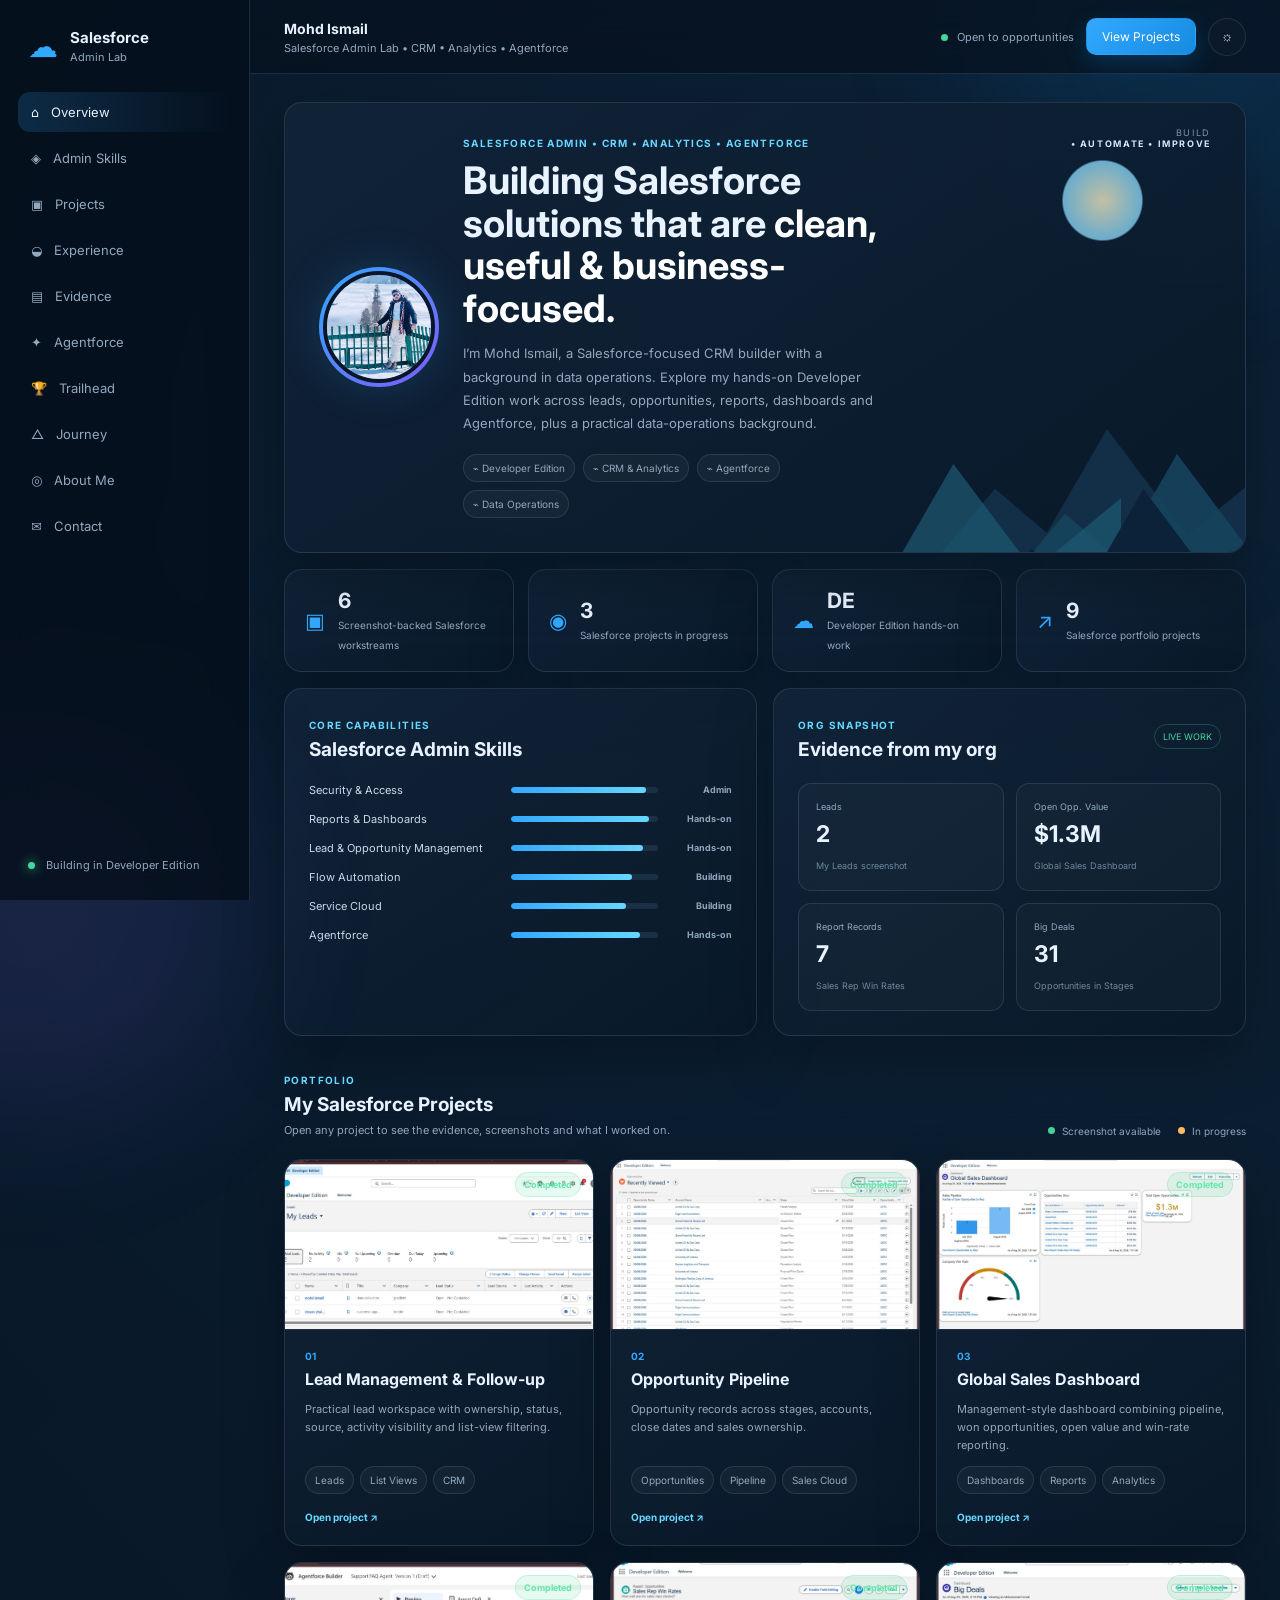
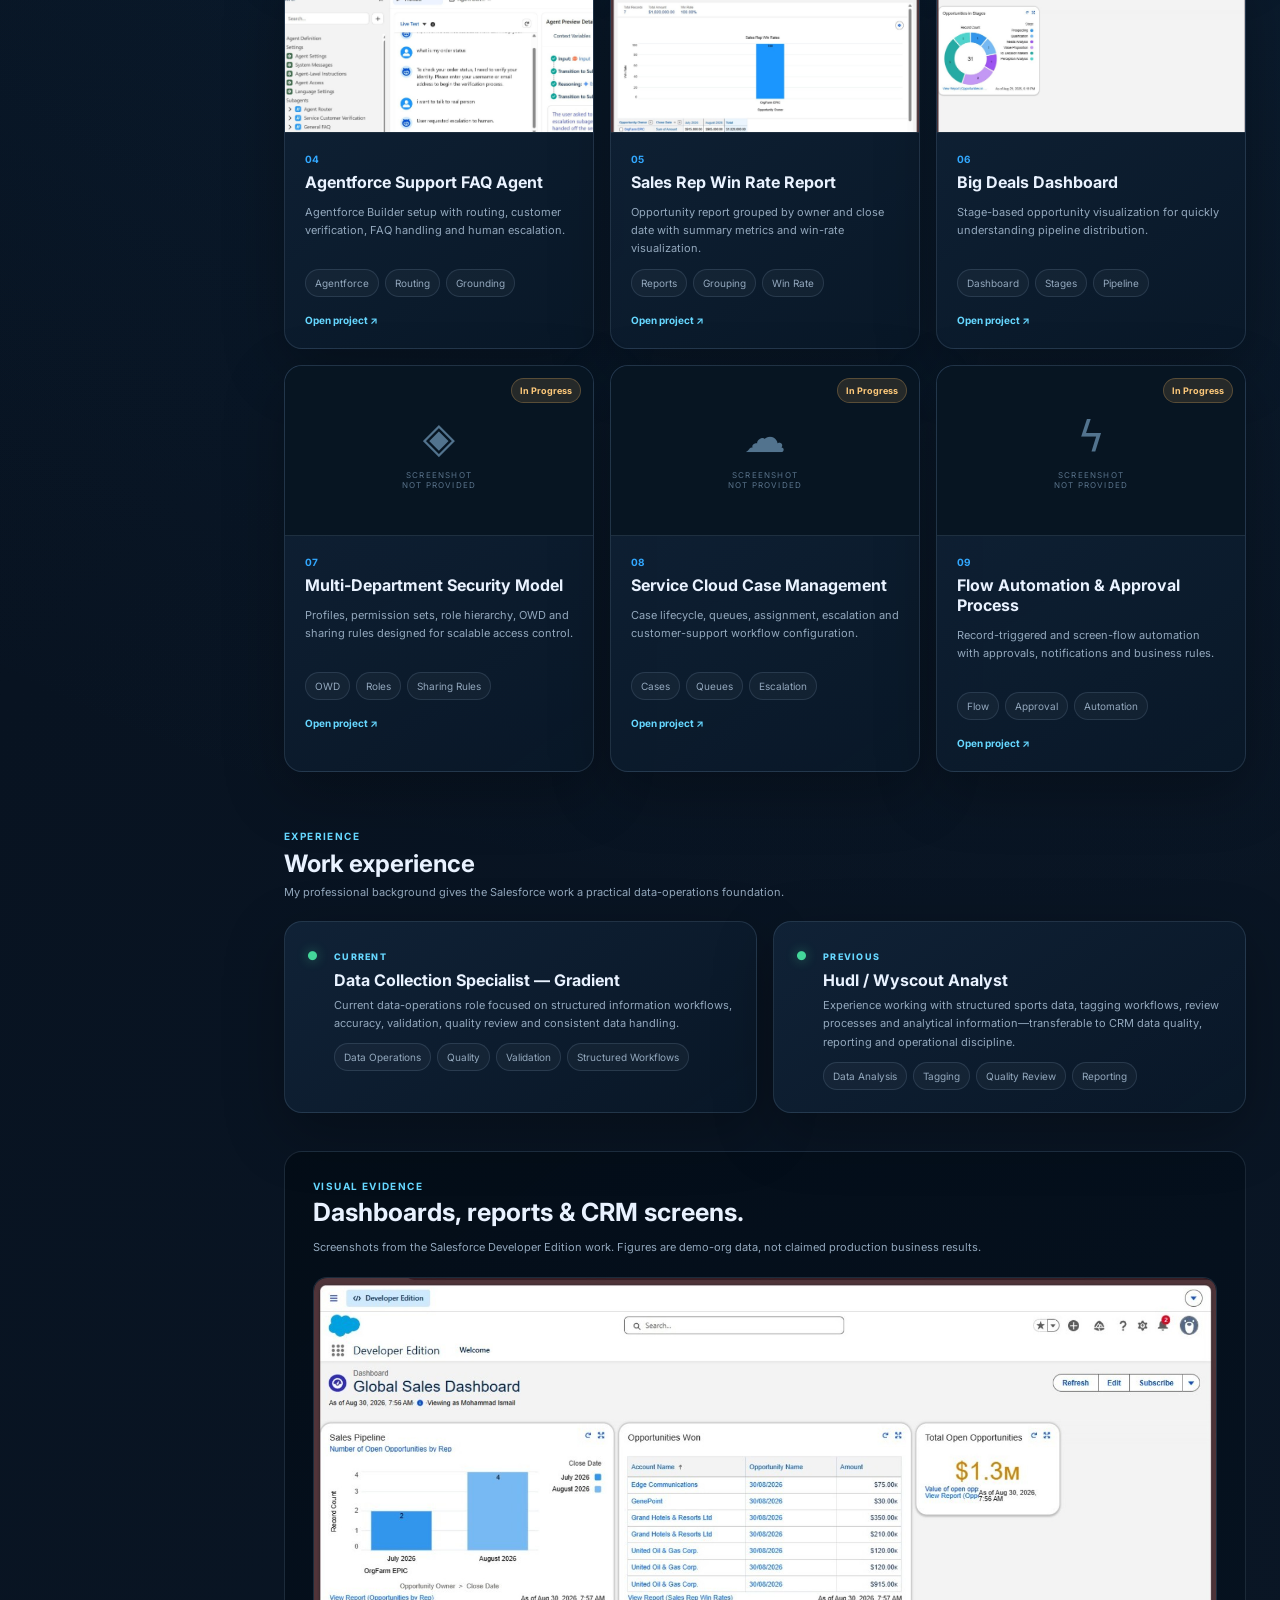
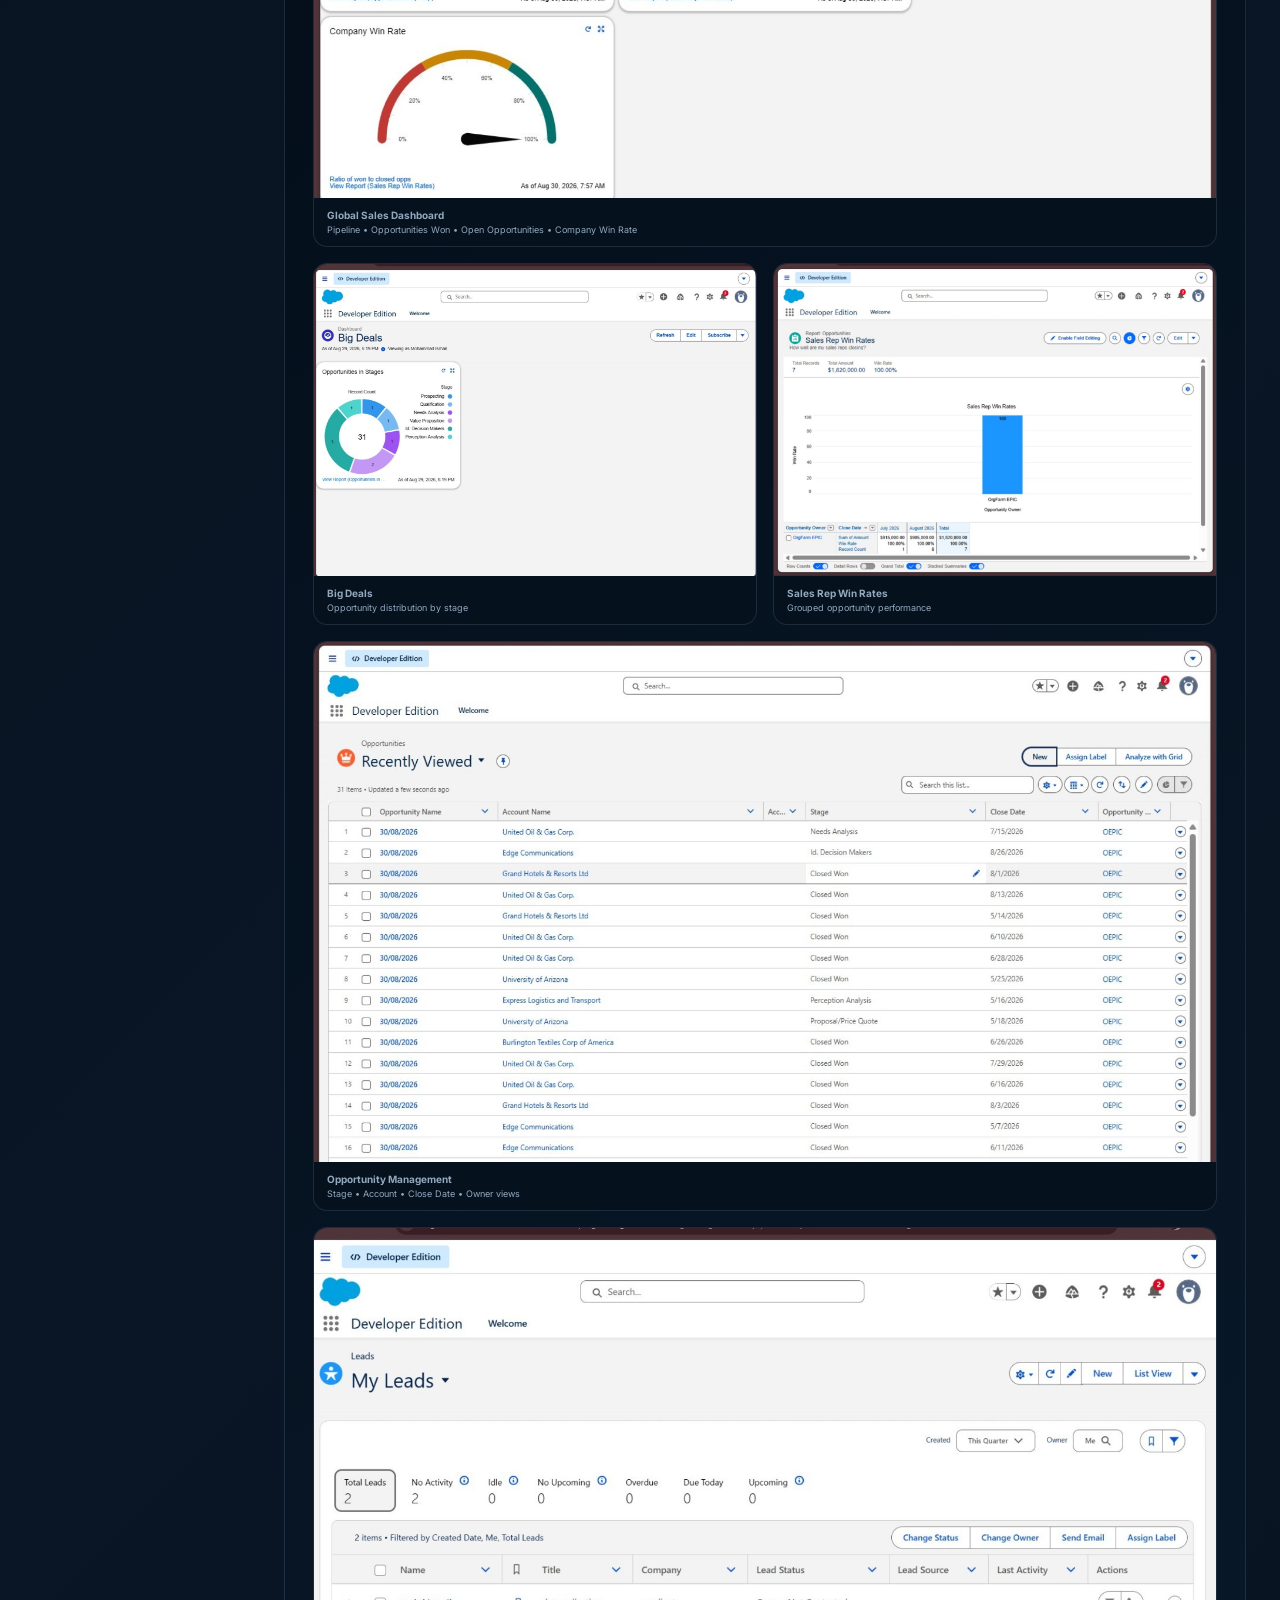
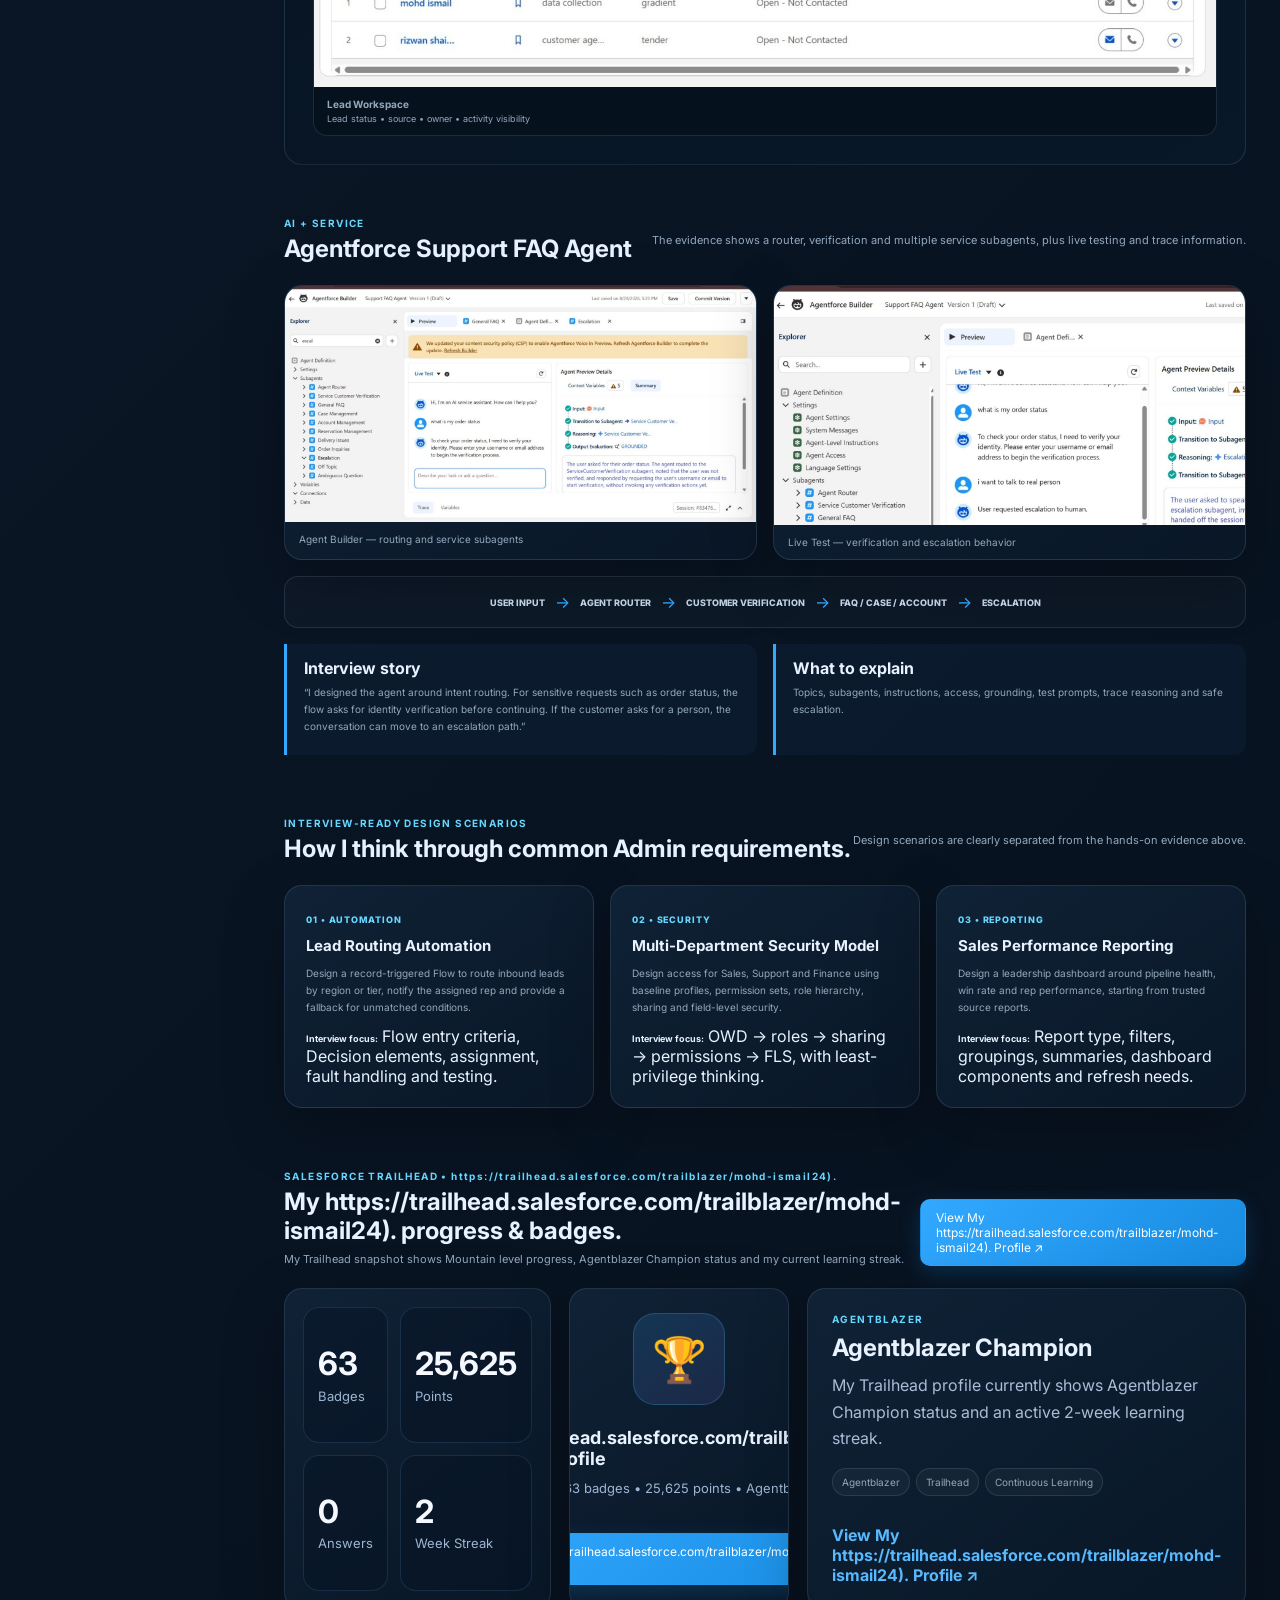
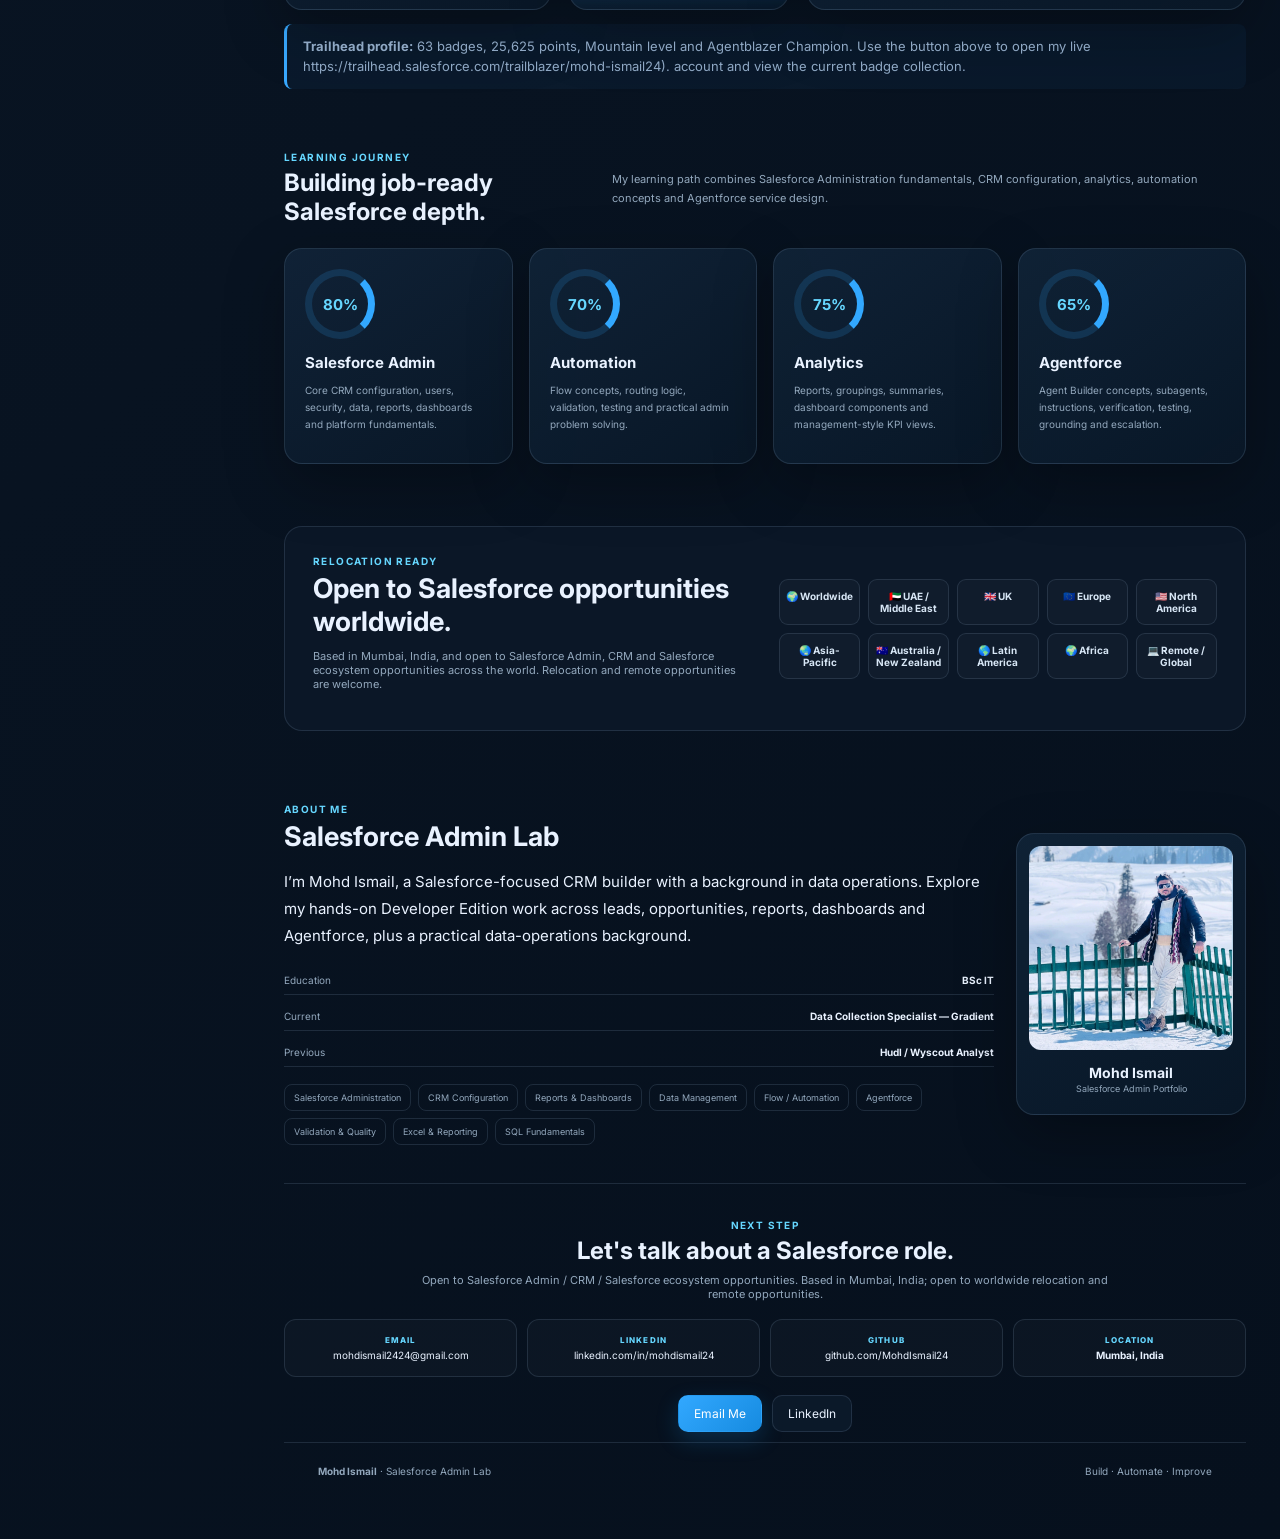
==== commit 33d117b7: "Restore portfolio from two days ago" ====
--- a/index.html
+++ b/index.html
@@ -4,73 +4,7 @@
 <meta charset="UTF-8"><meta name="viewport" content="width=device-width,initial-scale=1.0">
 <meta name="description" content="Mohd Ismail — Salesforce Admin portfolio with hands-on CRM, reporting, dashboards, Agentforce and transferable support workflow experience.">
 <title>Mohd Ismail | Salesforce Admin Lab</title>
-<link rel="stylesheet" href="style.css?v=20260919-2">
-<style id="trailhead-normal-size">
-/* Trailhead: compact, normal portfolio section */
-.trailhead-section{
-  padding-top: 32px !important;
-  padding-bottom: 32px !important;
-  max-width: 1100px !important;
-  margin: 0 auto !important;
-}
-.trailhead-section .section-head{
-  margin-bottom: 18px !important;
-  gap: 18px !important;
-}
-.trailhead-section .section-head h2{
-  margin: 4px 0 6px !important;
-  font-size: clamp(24px, 3vw, 34px) !important;
-  line-height: 1.15 !important;
-}
-.trailhead-section .section-head p{
-  margin: 0 !important;
-  max-width: 720px !important;
-}
-.trailhead-section .trailhead-grid{
-  gap: 16px !important;
-}
-.trailhead-section .trailhead-stats,
-.trailhead-section .trailhead-profile,
-.trailhead-section .agentblazer-card{
-  min-height: 0 !important;
-  height: auto !important;
-  padding: 18px !important;
-}
-.trailhead-section .trail-stat{
-  padding: 10px 8px !important;
-}
-.trailhead-section .trail-stat strong{
-  font-size: 26px !important;
-}
-.trailhead-section .trailhead-icon{
-  font-size: 42px !important;
-  width: 58px !important;
-  height: 58px !important;
-}
-.trailhead-section .trailhead-caption{
-  gap: 8px !important;
-}
-.trailhead-section .agentblazer-card h3{
-  margin: 5px 0 6px !important;
-}
-.trailhead-section .agentblazer-card p{
-  margin: 0 0 10px !important;
-}
-.trailhead-section .badge-note{
-  margin-top: 14px !important;
-  padding: 12px 16px !important;
-}
-@media (max-width: 760px){
-  .trailhead-section{
-    padding-top: 24px !important;
-    padding-bottom: 24px !important;
-  }
-  .trailhead-section .section-head{
-    margin-bottom: 14px !important;
-  }
-}
-</style>
-
+<link rel="stylesheet" href="style.css">
 </head>
 <body>
 <div class="bg-orb orb1"></div><div class="bg-orb orb2"></div>
@@ -170,54 +104,21 @@
  <div class="scenario-grid"><article class="card"><span>01 • AUTOMATION</span><h3>Lead Routing Automation</h3><p>Design a record-triggered Flow to route inbound leads by region or tier, notify the assigned rep and provide a fallback for unmatched conditions.</p><b>Interview focus:</b> Flow entry criteria, Decision elements, assignment, fault handling and testing.</article><article class="card"><span>02 • SECURITY</span><h3>Multi-Department Security Model</h3><p>Design access for Sales, Support and Finance using baseline profiles, permission sets, role hierarchy, sharing and field-level security.</p><b>Interview focus:</b> OWD → roles → sharing → permissions → FLS, with least-privilege thinking.</article><article class="card"><span>03 • REPORTING</span><h3>Sales Performance Reporting</h3><p>Design a leadership dashboard around pipeline health, win rate and rep performance, starting from trusted source reports.</p><b>Interview focus:</b> Report type, filters, groupings, summaries, dashboard components and refresh needs.</article></div>
 </section>
 <section id="trailhead" class="section-block trailhead-section">
-  <div class="section-head section-head-wide">
-    <div>
-      <div class="kicker">SALESFORCE TRAILHEAD</div>
-      <h2>My Trailhead progress &amp; badges</h2>
-      <p>My Trailhead snapshot shows Mountain level progress, Agentblazer Champion status and my current learning streak.</p>
-    </div>
-    <a href="https://www.salesforce.com/trailblazer/mohd-ismail24" target="_blank" rel="noopener noreferrer" class="btn primary">
-      View Live Profile ↗
-    </a>
-  </div>
-
-  <div class="trailhead-grid">
-    <div class="trailhead-stats card">
-      <div class="trail-stat"><strong>63</strong><span>Badges</span></div>
-      <div class="trail-stat"><strong>25,625</strong><span>Points</span></div>
-      <div class="trail-stat"><strong>0</strong><span>Answers</span></div>
-      <div class="trail-stat"><strong>2</strong><span>Week Streak</span></div>
-    </div>
-
-    <div class="trailhead-profile card trailhead-no-photo">
-      <div class="trailhead-icon">🏆</div>
-      <div class="trailhead-caption">
-        <b>Trailhead Profile</b>
-        <span>Mountain level • 63 badges • 25,625 points • Agentblazer Champion • 2-week streak</span>
-        <a href="https://www.salesforce.com/trailblazer/mohd-ismail24" target="_blank" rel="noopener noreferrer" class="btn primary">
-          View Live Profile ↗
-        </a>
-      </div>
-    </div>
-
-    <div class="agentblazer-card card">
-      <span class="kicker">AGENTBLAZER</span>
-      <h3>Agentblazer Champion</h3>
-      <p>My Trailhead profile currently shows Agentblazer Champion status and an active 2-week learning streak.</p>
-      <div class="chips">
-        <span>Agentblazer</span>
-        <span>Trailhead</span>
-        <span>Continuous Learning</span>
-      </div>
-      <a href="https://www.salesforce.com/trailblazer/mohd-ismail24" target="_blank" rel="noopener noreferrer" class="btn primary">
-        View Live Profile ↗
-      </a>
-    </div>
-  </div>
-
-  <div class="badge-note">
-    <b>Trailhead profile:</b> 63 badges, 25,625 points, Mountain level and Agentblazer Champion. Use the button above to open my live profile account and view the current badge collection.
-  </div>
+ <div class="section-head section-head-wide"><div><div class="kicker">SALESFORCE TRAILHEAD • https://trailhead.salesforce.com/trailblazer/mohd-ismail24).</div><h2>My https://trailhead.salesforce.com/trailblazer/mohd-ismail24). progress &amp; badges.</h2><p>My Trailhead snapshot shows Mountain level progress, Agentblazer Champion status and my current learning streak.</p></div><a class="btn primary" href="https://www.salesforce.com/https://trailhead.salesforce.com/trailblazer/mohd-ismail24)./mohd-ismail24" target="_blank" rel="noreferrer">View My https://trailhead.salesforce.com/trailblazer/mohd-ismail24). Profile ↗</a></div>
+ <div class="trailhead-grid">
+   <div class="trailhead-stats card">
+     <div class="trail-stat"><strong>63</strong><span>Badges</span></div>
+     <div class="trail-stat"><strong>25,625</strong><span>Points</span></div>
+     <div class="trail-stat"><strong>0</strong><span>Answers</span></div>
+     <div class="trail-stat"><strong>2</strong><span>Week Streak</span></div>
+   </div>
+   <div class="trailhead-profile card trailhead-no-photo">
+     <div class="trailhead-icon">🏆</div>
+     <div class="trailhead-caption"><b>https://trailhead.salesforce.com/trailblazer/mohd-ismail24). Profile</b><span>Mountain level • 63 badges • 25,625 points • Agentblazer Champion • 2-week streak</span><a class="btn primary" href="https://www.salesforce.com/https://trailhead.salesforce.com/trailblazer/mohd-ismail24)./mohd-ismail24" target="_blank" rel="noreferrer">View My https://trailhead.salesforce.com/trailblazer/mohd-ismail24). Profile ↗</a></div>
+   </div>
+   <div class="agentblazer-card card"><span class="kicker">AGENTBLAZER</span><h3>Agentblazer Champion</h3><p>My Trailhead profile currently shows Agentblazer Champion status and an active 2-week learning streak.</p><div class="chips"><span>Agentblazer</span><span>Trailhead</span><span>Continuous Learning</span></div><a href="https://www.salesforce.com/https://trailhead.salesforce.com/trailblazer/mohd-ismail24)./mohd-ismail24" target="_blank" rel="noreferrer">View My https://trailhead.salesforce.com/trailblazer/mohd-ismail24). Profile ↗</a></div>
+ </div>
+ <div class="badge-note"><b>Trailhead profile:</b> 63 badges, 25,625 points, Mountain level and Agentblazer Champion. Use the button above to open my live https://trailhead.salesforce.com/trailblazer/mohd-ismail24). account and view the current badge collection.</div>
 </section>
 <section id="journey" class="section-block journey-section">
  <div class="section-head"><div><div class="kicker">LEARNING JOURNEY</div><h2>Building job-ready Salesforce depth.</h2></div><p>My learning path combines Salesforce Administration fundamentals, CRM configuration, analytics, automation concepts and Agentforce service design.</p></div>
--- a/style.css
+++ b/style.css
@@ -1,13 +1,75 @@
-*{box-sizing:border-box}html{scroll-behavior:smooth}body{margin:0;background:#06172b;color:#eef8ff;font-family:Inter,system-ui,sans-serif;overflow-x:hidden}a{text-decoration:none;color:inherit}.nav{height:74px;position:sticky;top:0;z-index:50;display:flex;align-items:center;padding:0 clamp(18px,4vw,62px);gap:30px;background:rgba(2,18,35,.86);backdrop-filter:blur(18px);border-bottom:1px solid rgba(65,190,255,.17)}.brand{display:flex;align-items:center;gap:10px;min-width:205px}.cloudmark{width:40px;height:32px;border-radius:50%;display:grid;place-items:center;background:#11a4ff;box-shadow:0 0 28px rgba(0,172,255,.55);font-size:20px}.brand b,.brand small{display:block}.brand b{font:700 14px "Space Grotesk"}.brand small{font-size:9px;color:#63caff;margin-top:2px}.nav nav{display:flex;justify-content:center;gap:31px;flex:1}.nav nav a{font-size:12px;color:#a9bfd0;padding:28px 0;position:relative}.nav nav a:hover,.nav nav a.active{color:#fff}.nav nav a.active:after{content:"";position:absolute;bottom:18px;left:0;right:0;height:2px;background:#14c5ff;box-shadow:0 0 14px #14c5ff}.nav-cta{border:1px solid rgba(100,200,255,.35);padding:10px 15px;border-radius:20px;font-size:10px}
-.reference-hero{position:relative;width:100%;height:min(66vw,920px);min-height:560px;overflow:hidden;background:#021426;border-bottom:1px solid rgba(65,190,255,.25);isolation:isolate}.reference-scene{position:absolute;inset:-1.5%;overflow:hidden;transform-origin:center center;will-change:transform;transition:filter .2s}.reference-scene img{width:100%;height:100%;display:block;object-fit:cover;object-position:center top}.scene-vignette{position:absolute;inset:0;pointer-events:none;background:radial-gradient(circle at var(--mx,50%) var(--my,50%),rgba(0,190,255,.08),transparent 28%),linear-gradient(180deg,rgba(0,0,0,.08),transparent 22%,transparent 78%,rgba(1,10,19,.35));mix-blend-mode:screen}.hotspot{position:absolute;z-index:5;border:1px solid transparent;border-radius:14px;cursor:pointer;transition:.22s;background:transparent}.hotspot:hover,.hotspot:active{border-color:rgba(28,207,255,.75);background:rgba(0,174,255,.07);box-shadow:0 0 32px rgba(0,174,255,.22),inset 0 0 25px rgba(0,174,255,.08)}.hotspot:after{content:attr(data-label);position:absolute;opacity:0;transform:translateY(5px);bottom:-27px;left:50%;translate:-50% 0;background:#05243b;border:1px solid rgba(67,202,255,.45);border-radius:10px;padding:5px 8px;color:#bfeeff;font-size:8px;white-space:nowrap;transition:.2s}.hotspot:hover:after{opacity:1;transform:none}.hs-projects{left:3%;right:97%;top:43%;width:94%;height:28%}.hs-trailhead{right:4%;top:13%;width:22%;height:28%}.hs-skills{left:3%;bottom:4%;width:26%;height:18%}.hs-experience{left:55%;bottom:4%;width:22%;height:18%}.hs-contact{left:3%;bottom:0;width:94%;height:8%}.hero-access{position:absolute;right:18px;bottom:14px;z-index:8;padding:8px 11px;border-radius:12px;background:rgba(2,19,34,.72);border:1px solid rgba(75,190,240,.24);backdrop-filter:blur(10px);font-size:8px;color:#a8c6d7;display:flex;gap:8px;align-items:center}.hero-access small{color:#62caff}
-.section{width:min(1380px,calc(100% - 80px));margin:auto}.projects{padding:65px 0}.kicker{font-size:9px;letter-spacing:.19em;color:#72b4d4;font-weight:700}.titleline{display:flex;align-items:end;justify-content:space-between;margin:8px 0 25px}.titleline h2{font:700 clamp(31px,4vw,53px)/1.02 "Space Grotesk";margin:0}.titleline em{font-style:normal;color:#19baff}.hint{font-size:10px;color:#61cfff}.project-grid{display:grid;grid-template-columns:repeat(3,1fr);gap:15px}.project-card{border:1px solid rgba(69,175,228,.3);border-radius:16px;overflow:hidden;background:linear-gradient(150deg,#0b2e4b,#061b30);transition:.25s;transform-style:preserve-3d}.project-card:hover{border-color:#22c5ff;box-shadow:0 20px 50px rgba(0,150,255,.18);transform:translateY(-3px)}.project-image{height:185px;background:#031522}.project-image img{width:100%;height:100%;display:block;object-fit:cover}.project-body{padding:14px}.status{display:inline-flex;padding:5px 8px;border-radius:12px;font-size:8px;font-weight:700}.completed{color:#58f0c1;background:rgba(30,205,160,.1);border:1px solid rgba(45,225,175,.28)}.progress{color:#ffd15c;background:rgba(220,170,40,.1);border:1px solid rgba(230,180,45,.28)}.project-body h3{font:700 17px "Space Grotesk";margin:8px 0}.project-body p{font-size:10px;color:#91a9b8;line-height:1.5;min-height:44px}.tags,.chips{display:flex;flex-wrap:wrap;gap:5px;margin:10px 0}.tags span,.chips span,.regions span{font-size:8px;padding:5px 7px;border-radius:10px;background:#092d4a;color:#bcecff;border:1px solid rgba(50,160,220,.15)}.project-link,.link{font-size:9px;color:#42d0ff;font-weight:700}.lower{display:grid;grid-template-columns:1fr 1.1fr 1fr 1fr;gap:13px;padding-bottom:70px}.panel{padding:19px;border-radius:17px;background:linear-gradient(150deg,#092943,#061b30);border:1px solid rgba(70,174,228,.27);min-height:245px;transform-style:preserve-3d;transition:transform .15s}.panel h3{font:700 16px "Space Grotesk";margin:0 0 17px}.achievement{display:grid;grid-template-columns:64px .7fr .9fr 1.2fr;align-items:center;gap:9px}.trail-badge{width:62px;height:62px;border-radius:50%;display:grid;place-items:center;text-align:center;background:radial-gradient(circle,#2186a5,#092642);border:1px solid #44cfff;font-size:8px;font-weight:800}.achievement b{font:700 22px "Space Grotesk";display:block}.achievement small{display:block;font-size:8px;color:#82a3b4}.achievement>strong{color:#ffd15c;font-size:18px;display:flex;gap:5px}.achievement>strong small{color:#e3edf3}.job{padding:12px 0;border-bottom:1px solid rgba(100,180,220,.14)}.job b,.job small{display:block}.job small{color:#57c9ff;font-size:8px;margin-top:4px}.job p,.muted{font-size:9px;color:#91aab9;line-height:1.5}.regions{display:grid;grid-template-columns:1fr 1fr;gap:5px}.contact{border-top:1px solid rgba(80,180,230,.15);padding:60px 0;display:flex;justify-content:space-between;align-items:end}.contact h2{font:700 42px "Space Grotesk";margin:7px 0}.contact p{font-size:11px;color:#819bac}.contactlinks{display:flex;gap:9px}.contactlinks a{font-size:10px;padding:10px 13px;border:1px solid rgba(72,179,230,.3);border-radius:9px}footer{text-align:center;color:#587184;border-top:1px solid rgba(90,180,230,.12);padding:20px;font-size:9px}
-.detail-summary{max-width:850px;color:#9bb2c2;line-height:1.7;font-size:14px}.detail-grid{display:grid;grid-template-columns:repeat(2,1fr);gap:15px;margin-top:28px}.detail-text{color:#9bb2c2;font-size:12px;line-height:1.75}.detail-list{color:#9bb2c2;font-size:12px;line-height:1.9;margin:14px 0 0;padding-left:20px}.detail-images{display:grid;grid-template-columns:repeat(2,1fr);gap:15px}.detail-shot{height:360px!important}.detail-shot img{cursor:zoom-in;object-fit:contain!important;background:#03111f}.image-modal{position:fixed;inset:0;background:rgba(0,8,18,.95);z-index:200;display:grid;place-items:center;padding:25px}.image-modal img{max-width:94vw;max-height:90vh;object-fit:contain;border:1px solid rgba(80,200,255,.4);border-radius:12px}.image-modal button{position:absolute;right:22px;top:18px;width:42px;height:42px;border:1px solid #3bc7ff;background:#06243c;color:#fff;border-radius:50%;font-size:26px;cursor:pointer}
-@media(max-width:1050px){.reference-hero{height:72vw;min-height:520px}.project-grid{grid-template-columns:repeat(2,1fr)}.lower{grid-template-columns:1fr 1fr}.nav nav{gap:18px}.nav nav a{font-size:10px}}
-@media(max-width:680px){.nav{height:62px;padding:0 14px}.brand{min-width:0}.brand b{font-size:11px}.brand small{font-size:7px}.cloudmark{width:32px;height:27px;font-size:16px}.nav nav{display:none}.nav-cta{margin-left:auto;font-size:8px;padding:8px 10px}.reference-hero{height:690px;min-height:0}.reference-scene img{width:auto;height:690px;max-width:none;position:absolute;left:50%;top:0;transform:translateX(-50%);object-fit:contain}.scene-vignette{background:linear-gradient(180deg,rgba(2,16,31,.03),transparent 40%,rgba(1,10,19,.25))}.hotspot{display:none}.hero-access{left:14px;right:14px;bottom:12px;justify-content:space-between;font-size:7px}.hero-access small{font-size:7px}.section{width:calc(100% - 28px)}.projects{padding:45px 0}.titleline{display:block}.titleline h2{font-size:29px}.hint{display:block;margin-top:10px}.project-grid{grid-template-columns:1fr;gap:10px}.project-card{display:grid;grid-template-columns:42% 58%;min-height:170px}.project-image{height:100%;min-height:170px}.project-body{padding:11px}.project-body h3{font-size:14px}.project-body p{font-size:8px;min-height:0}.tags{margin:7px 0}.tags span{font-size:6px;padding:4px 5px}.project-link{font-size:8px}.lower{grid-template-columns:1fr;padding-bottom:35px}.panel{min-height:auto}.achievement{grid-template-columns:58px 1fr 1fr}.achievement>strong{grid-column:2 / 4}.contact{display:block;padding:45px 0}.contact h2{font-size:31px}.contactlinks{margin-top:18px;flex-wrap:wrap}.detail-grid{grid-template-columns:1fr}.detail-summary{font-size:12px}.detail-images{grid-template-columns:1fr}.detail-shot{height:260px!important}}
+@import url('https://fonts.googleapis.com/css2?family=Inter:wght@400;500;600;700;800&display=swap');
+:root{--bg:#07111f;--bg2:#0b1727;--panel:rgba(13,27,44,.88);--panel2:#102239;--text:#e9f2ff;--muted:#93a8bd;--line:rgba(149,181,212,.16);--blue:#32a8ff;--blue2:#168be0;--cyan:#66d7ff;--green:#44d69a;--purple:#9a7cff;--shadow:0 20px 60px rgba(0,0,0,.28)}*{box-sizing:border-box}html{scroll-behavior:smooth}body{margin:0;font-family:Inter,system-ui,sans-serif;color:var(--text);background:radial-gradient(circle at 75% 5%,rgba(38,124,190,.16),transparent 28%),linear-gradient(135deg,#06101d,#0a1625 50%,#06101d);min-height:100vh}body.light{--bg:#eef5fb;--bg2:#f7fbff;--panel:rgba(255,255,255,.92);--panel2:#f4f9fd;--text:#13243a;--muted:#60748a;--line:rgba(39,82,119,.14);background:#eef5fb}.bg-orb{position:fixed;width:420px;height:420px;border-radius:50%;filter:blur(80px);opacity:.12;pointer-events:none}.orb1{background:#168be0;top:-180px;right:-120px}.orb2{background:#8d6cff;bottom:-220px;left:-180px}.app-shell{display:flex;min-height:100vh}.sidebar{width:250px;position:fixed;inset:0 auto 0 0;background:rgba(5,15,27,.82);backdrop-filter:blur(20px);border-right:1px solid var(--line);padding:28px 18px;z-index:20}.light .sidebar{background:rgba(246,250,254,.92)}.brand{display:flex;align-items:center;gap:12px;padding:0 10px 28px}.sf-cloud{font-size:30px;color:#31a9ff}.brand b{display:block;font-size:15px}.brand small{display:block;color:var(--muted);font-size:11px;margin-top:3px}.sidebar nav{display:grid;gap:6px}.nav-link{color:var(--muted);text-decoration:none;padding:12px 13px;border-radius:12px;display:flex;gap:12px;align-items:center;font-size:13px}.nav-link:hover,.nav-link.active{color:var(--text);background:linear-gradient(90deg,rgba(50,168,255,.18),transparent)}.sidebar-bottom{position:absolute;bottom:28px;left:28px;right:18px;color:var(--muted);font-size:11px}.dot{display:inline-block;width:7px;height:7px;background:var(--green);border-radius:50%;margin-right:8px;box-shadow:0 0 12px var(--green)}.main{margin-left:250px;width:calc(100% - 250px)}.topbar{height:74px;border-bottom:1px solid var(--line);display:flex;align-items:center;justify-content:space-between;padding:0 34px;position:sticky;top:0;background:rgba(6,16,29,.7);backdrop-filter:blur(18px);z-index:10}.light .topbar{background:rgba(244,249,253,.8)}.menu-btn{display:none}.top-title b{font-size:14px}.top-title span{display:block;font-size:11px;color:var(--muted);margin-top:3px}.top-actions{display:flex;align-items:center;gap:12px}.status{font-size:11px;color:var(--muted)}.status i{display:inline-block;width:7px;height:7px;background:var(--green);border-radius:50%;margin-right:6px}.btn{border:1px solid var(--line);background:var(--panel);color:var(--text);padding:10px 15px;border-radius:10px;text-decoration:none;font-size:12px;cursor:pointer}.btn.primary{background:linear-gradient(135deg,var(--blue),var(--blue2));border-color:transparent;color:#fff;box-shadow:0 8px 22px rgba(22,139,224,.22)}.theme-btn{width:38px;height:38px;border-radius:50%;border:1px solid var(--line);background:var(--panel);color:var(--text);cursor:pointer}.content{padding:28px 34px 40px;max-width:1500px;margin:auto}.card{background:linear-gradient(145deg,rgba(17,36,57,.88),rgba(9,24,40,.86));border:1px solid var(--line);box-shadow:var(--shadow);border-radius:18px}.light .card{background:rgba(255,255,255,.92)}.hero{min-height:340px;padding:34px;display:grid;grid-template-columns:1.45fr .85fr;overflow:hidden;position:relative}.hero-profile{display:flex;gap:24px;align-items:center;position:relative;z-index:2}.profile-wrap{padding:4px;border-radius:50%;background:linear-gradient(135deg,var(--blue),#7c5cff);box-shadow:0 0 45px rgba(50,168,255,.18)}.profile-img{width:112px;height:112px;border-radius:50%;object-fit:cover;display:block;border:4px solid var(--bg2)}.eyebrow,.kicker{font-size:10px;letter-spacing:.14em;color:var(--cyan);font-weight:700}.hero h1{font-size:38px;line-height:1.12;margin:10px 0 13px;max-width:750px}.hero h1 em{font-style:normal;color:#fff}.light .hero h1 em{color:var(--text)}.hero p{color:var(--muted);font-size:13px;line-height:1.8;max-width:760px}.hero-meta{display:flex;flex-wrap:wrap;gap:8px;margin-top:18px}.hero-meta span,.chips span{border:1px solid var(--line);background:rgba(255,255,255,.035);padding:7px 9px;border-radius:999px;color:var(--muted);font-size:10px}.mountain-art{position:relative;min-height:270px;overflow:hidden;margin:-34px -34px -34px 0}.sun{position:absolute;width:85px;height:85px;border-radius:50%;background:radial-gradient(circle,#fff6c8,#8bdcff 65%,transparent 68%);right:100px;top:55px;opacity:.75}.mountain{position:absolute;bottom:-80px;transform:rotate(0deg);width:110%;height:260px;clip-path:polygon(0 100%,30% 45%,43% 62%,58% 22%,78% 63%,100% 35%,100% 100%)}.m1{background:#122f47;right:-30px}.m2{background:#17435e;right:-100px;bottom:-105px;opacity:.9}.m3{background:#1d5972;left:-160px;bottom:-115px;opacity:.7}.m4{background:#0c2238;left:30px;bottom:-140px}.hero-note{position:absolute;right:34px;top:24px;color:#7895ad;font-size:9px;letter-spacing:.18em;text-align:right}.hero-note b{color:#d2e7fa}.stats{display:grid;grid-template-columns:repeat(4,1fr);gap:14px;margin-top:16px}.stat{padding:18px 20px;display:flex;gap:13px;align-items:center}.stat>span{font-size:21px;color:var(--blue)}.stat strong{display:block;font-size:21px}.stat small{color:var(--muted);font-size:10px}.grid-two{display:grid;grid-template-columns:1fr 1fr;gap:16px;margin-top:16px}.panel{padding:24px}.section-head{display:flex;align-items:center;justify-content:space-between;margin-bottom:22px}.section-head h2{margin:5px 0 0;font-size:19px}.skill{display:grid;grid-template-columns:190px 1fr 62px;gap:12px;align-items:center;margin:15px 0;font-size:11px}.skill span{color:#cbd9e8}.bar{height:6px;background:#1b3045;border-radius:10px;overflow:hidden}.bar i{height:100%;display:block;background:linear-gradient(90deg,var(--blue),var(--cyan));border-radius:10px}.skill b{font-size:9px;color:var(--muted);text-align:right}.live-pill{font-size:9px;color:var(--green);border:1px solid rgba(68,214,154,.25);padding:6px 8px;border-radius:999px}.evidence-grid{display:grid;grid-template-columns:1fr 1fr;gap:12px}.evidence{padding:17px;border:1px solid var(--line);border-radius:13px;background:rgba(255,255,255,.025)}.evidence small{color:var(--muted);display:block;font-size:9px}.evidence strong{font-size:23px;display:block;margin:8px 0 5px}.evidence span{color:#6f879d;font-size:9px}.projects-section{margin-top:32px}.section-head-wide{align-items:flex-end}.section-head-wide p{color:var(--muted);font-size:11px;margin:7px 0 0}.legend{font-size:10px;color:var(--muted);display:flex;gap:7px;align-items:center}.legend-dot{width:7px;height:7px;border-radius:50%;display:inline-block}.legend-dot.done{background:var(--green)}.legend-dot.progress{background:#ffbd66;margin-left:10px}.project-grid{display:grid;grid-template-columns:repeat(3,1fr);gap:16px}.project-card{text-decoration:none;color:inherit;overflow:hidden;display:flex;flex-direction:column;transition:.25s}.project-card:hover{transform:translateY(-5px);border-color:rgba(50,168,255,.35)}.project-image{height:170px;position:relative;background:#071522;overflow:hidden;border-bottom:1px solid var(--line)}.project-image img{width:100%;height:100%;object-fit:cover;object-position:center}.badge{position:absolute;top:12px;right:12px;padding:6px 8px;border-radius:999px;font-size:9px;font-weight:700}.completed{background:rgba(68,214,154,.13);color:#63e8ac;border:1px solid rgba(68,214,154,.24)}.progress-badge{background:rgba(255,189,102,.12);color:#ffca7b;border:1px solid rgba(255,189,102,.24)}.project-body{padding:20px;position:relative;min-height:190px}.project-num{font-size:10px;color:var(--blue);font-weight:700}.project-body h3{font-size:16px;margin:7px 0}.project-body p{font-size:11px;line-height:1.65;color:var(--muted);min-height:55px}.chips{display:flex;flex-wrap:wrap;gap:6px}.open-project{display:inline-block;margin-top:17px;color:var(--cyan);font-size:10px;font-weight:700}.no-image{display:flex;align-items:center;justify-content:center}.progress-visual{font-size:42px;color:#52738e;text-align:center}.progress-visual small{display:block;font-size:8px;letter-spacing:.15em;color:#59728a;margin-top:8px}.trailhead-panel{min-height:250px}.trailhead-content{display:grid;grid-template-columns:130px 1fr;gap:20px;align-items:center}.trailhead-content img{width:130px;height:190px;object-fit:cover;object-position:top;border-radius:14px;border:1px solid var(--line)}.trailhead-content h3{margin:0 0 8px;font-size:16px}.trailhead-content p{font-size:11px;color:var(--muted);line-height:1.7}.trail-note{font-size:10px;color:var(--cyan);margin-top:15px}.about-lead{font-size:15px!important;color:var(--text)!important}.about-list{display:grid;gap:9px;margin:18px 0}.about-list div{display:flex;justify-content:space-between;gap:15px;padding:10px 0;border-bottom:1px solid var(--line);font-size:10px}.about-list span{color:var(--muted)}.relocation{margin-top:18px;padding:14px;border-radius:12px;background:rgba(50,168,255,.06);border:1px solid rgba(50,168,255,.13)}.relocation p{font-size:11px;line-height:1.7;color:#b7cbe0;margin:8px 0 0}footer{border-top:1px solid var(--line);padding:22px 34px;display:flex;justify-content:space-between;color:var(--muted);font-size:10px}.project-page{max-width:1450px;margin:auto;padding:0 34px}.project-top{height:78px;display:flex;align-items:center;justify-content:space-between;border-bottom:1px solid var(--line)}.back{color:var(--muted);text-decoration:none;font-size:11px}.brand-inline{font-size:12px;display:flex;gap:9px;align-items:center}.brand-inline span{font-size:22px;color:var(--blue)}.project-hero{margin-top:28px;padding:34px;display:flex;justify-content:space-between;align-items:center;min-height:220px}.project-hero h1{font-size:34px;margin:8px 0 12px}.detail-title-row{display:flex;align-items:center;gap:13px}.detail-title-row .badge{position:static}.project-hero p{max-width:850px;color:var(--muted);font-size:12px;line-height:1.8}.detail-orb{width:130px;height:130px;border-radius:50%;border:1px solid rgba(50,168,255,.2);background:radial-gradient(circle,rgba(50,168,255,.18),transparent 65%);display:flex;align-items:center;justify-content:center;flex-direction:column;color:var(--cyan);font-size:42px;flex-shrink:0}.detail-orb small{font-size:7px;letter-spacing:.14em;color:var(--muted);text-align:center;margin-top:6px}.detail-grid{display:grid;grid-template-columns:1.65fr .75fr;gap:16px;margin-top:16px}.detail-main,.detail-side{padding:24px}.gallery{display:grid;gap:18px}.gallery figure{margin:0;border:1px solid var(--line);border-radius:14px;overflow:hidden;background:#06111e}.gallery img{display:block;width:100%;height:auto;max-height:720px;object-fit:contain;background:#06111e}.gallery figcaption{padding:10px 12px;font-size:9px;color:var(--muted)}.detail-side ul{padding:0;margin:0;list-style:none;display:grid;gap:13px}.detail-side li{font-size:10px;line-height:1.55;color:#bdd0e3;padding-bottom:11px;border-bottom:1px solid var(--line)}.detail-note{margin-top:20px;padding:15px;border-radius:12px;background:rgba(50,168,255,.05);border:1px solid rgba(50,168,255,.1)}.detail-note b{font-size:10px}.detail-note p{font-size:9px;line-height:1.7;color:var(--muted)}.full{display:block;text-align:center;margin-top:18px}.empty-evidence{min-height:380px;border:1px dashed rgba(255,189,102,.25);border-radius:14px;display:flex;align-items:center;justify-content:center;flex-direction:column;text-align:center;padding:40px}.empty-evidence>div{font-size:52px;color:#ffbd66}.empty-evidence h3{margin:12px 0 8px}.empty-evidence p{max-width:560px;color:var(--muted);font-size:11px;line-height:1.8}
+@media(max-width:1100px){.project-grid{grid-template-columns:repeat(2,1fr)}.hero{grid-template-columns:1fr}.mountain-art{display:none}.stats{grid-template-columns:repeat(2,1fr)}.detail-grid{grid-template-columns:1fr}.detail-orb{display:none}}
+@media(max-width:760px){.sidebar{transform:translateX(-100%);transition:.25s}.sidebar.open{transform:translateX(0)}.main{margin-left:0;width:100%}.menu-btn{display:block;border:0;background:none;color:var(--text);font-size:20px}.topbar{padding:0 16px}.top-actions .status,.top-actions .btn{display:none}.content,.project-page{padding-left:16px;padding-right:16px}.hero{padding:22px}.hero-profile{align-items:flex-start;flex-direction:column}.hero h1{font-size:29px}.stats,.grid-two,.project-grid{grid-template-columns:1fr}.skill{grid-template-columns:1fr}.skill b{text-align:left}.project-top{padding:0 2px}.project-hero{padding:22px}.project-hero h1{font-size:27px}footer{padding:20px 16px;gap:12px;flex-direction:column}.trailhead-content{grid-template-columns:1fr}.trailhead-content img{width:110px;height:160px}}
 
-/* Match the current portfolio HTML shell. */
-.app-shell{display:flex;min-height:100vh}.sidebar{width:250px;position:fixed;inset:0 auto 0 0;z-index:20;padding:28px 18px;background:rgba(5,15,27,.92);border-right:1px solid rgba(149,181,212,.16)}.sidebar .brand{padding:0 10px 28px;min-width:0}.sidebar nav{display:grid;gap:6px}.sidebar .nav-link{display:flex;align-items:center;gap:12px;padding:12px 13px;color:#93a8bd;font-size:13px}.sidebar .nav-link:hover,.sidebar .nav-link.active{color:#e9f2ff;background:rgba(50,168,255,.14)}.sidebar-bottom{position:absolute;bottom:28px;left:28px;color:#93a8bd;font-size:11px}.main{margin-left:250px;width:calc(100% - 250px)}.topbar{height:74px;display:flex;align-items:center;justify-content:space-between;padding:0 34px;border-bottom:1px solid rgba(149,181,212,.16)}.menu-btn{display:none}.top-title b,.top-title span{display:block}.top-title b{font-size:14px}.top-title span{margin-top:3px;color:#93a8bd;font-size:10px}.top-actions{display:flex;align-items:center;gap:12px}.top-actions .status{font-size:10px;color:#93a8bd}.content{max-width:1450px;margin:auto;padding:28px 34px 50px}.card{background:rgba(13,27,44,.88);border:1px solid rgba(149,181,212,.16);border-radius:14px}.hero{padding:30px;display:grid;grid-template-columns:1.15fr .85fr;gap:26px}.hero-profile{display:flex;align-items:center;gap:24px}.profile-img{width:110px;height:110px;object-fit:cover;border-radius:50%}.hero h1{font-size:34px;line-height:1.12;margin:10px 0}.hero p{color:#93a8bd;font-size:12px;line-height:1.7}.stats{display:grid;grid-template-columns:repeat(4,1fr);gap:14px;margin-top:16px}.grid-two{display:grid;grid-template-columns:1fr 1fr;gap:16px;margin-top:16px}.section-head{display:flex;align-items:center;justify-content:space-between;margin-bottom:22px}.section-head h2{font-size:19px}.panel{padding:24px}.project-grid{display:grid;grid-template-columns:repeat(3,1fr);gap:16px}.project-card{display:flex;flex-direction:column;overflow:hidden}.project-image{height:170px}.project-body{padding:20px}.project-body h3{font-size:16px}.project-body p{font-size:11px;line-height:1.65}.section-block{padding:34px 0 10px;margin-top:18px}.experience-grid{display:grid;grid-template-columns:1fr 1fr;gap:16px}.experience-card{padding:22px}.journey-grid{display:grid;grid-template-columns:repeat(4,1fr);gap:16px}.contact-grid{display:grid;grid-template-columns:repeat(4,1fr);gap:10px}
-@media(max-width:1100px){.hero{grid-template-columns:1fr}.project-grid{grid-template-columns:repeat(2,1fr)}.stats{grid-template-columns:repeat(2,1fr)}.journey-grid{grid-template-columns:repeat(2,1fr)}}
-@media(max-width:760px){.sidebar{transform:translateX(-100%)}.main{margin-left:0;width:100%}.menu-btn{display:block}.topbar{padding:0 16px}.top-actions .status,.top-actions .btn{display:none}.content{padding:22px 16px 40px}.hero{padding:22px}.hero-profile{align-items:flex-start;flex-direction:column}.hero h1{font-size:29px}.stats,.grid-two,.project-grid,.experience-grid{grid-template-columns:1fr}.project-card{display:grid;grid-template-columns:42% 58%;min-height:170px}.project-image{height:100%;min-height:170px}.section-block{padding-left:0;padding-right:0}.journey-grid,.contact-grid{grid-template-columns:1fr 1fr}}
-.gallery{display:grid;grid-template-columns:repeat(2,minmax(0,1fr));gap:16px;margin-top:20px}.gallery figure{margin:0;overflow:hidden}.gallery figure.wide{grid-column:span 2}.gallery img{display:block;width:100%;height:auto;max-height:520px;object-fit:cover;object-position:top}.detail-images{display:grid;grid-template-columns:repeat(2,minmax(0,1fr));gap:16px}.detail-shot{height:360px!important}.detail-shot .project-image{height:100%;overflow:hidden}.detail-shot img{display:block;width:100%;height:100%;object-fit:contain;background:#03111f}.image-modal{position:fixed;inset:0;z-index:200;display:grid;place-items:center;padding:25px;background:rgba(0,8,18,.95)}.image-modal img{display:block;max-width:94vw;max-height:90vh;width:auto;height:auto;object-fit:contain}.image-modal button{position:absolute;right:22px;top:18px;width:42px;height:42px}
-@media(max-width:760px){.gallery,.detail-images{grid-template-columns:1fr}.gallery figure.wide{grid-column:auto}.detail-shot{height:260px!important}}
+/* Combined portfolio sections */
+.section-block{padding:34px 0 10px;margin-top:18px}
+.section-block h2{margin:5px 0 0;font-size:24px}
+.section-block .lead,.section-block .section-head>p{color:var(--muted);font-size:11px;line-height:1.7}
+.experience-grid{display:grid;grid-template-columns:1fr 1fr;gap:16px;margin-top:18px}
+.experience-card{padding:22px;display:flex;gap:16px;align-items:flex-start}
+.experience-dot{color:var(--green);font-size:12px;margin-top:4px;text-shadow:0 0 12px rgba(68,214,154,.45)}
+.experience-label{font-size:9px;letter-spacing:.14em;color:var(--cyan);font-weight:800}
+.experience-card h3{font-size:16px;margin:6px 0}
+.experience-card p{color:var(--muted);font-size:11px;line-height:1.7;margin:0 0 10px}
+.dark-block{background:linear-gradient(145deg,rgba(4,13,24,.95),rgba(9,25,42,.92));border:1px solid var(--line);border-radius:18px;padding:28px;margin-top:28px}
+.dark-block h2{font-size:25px}
+.dark-block .lead{max-width:760px}
+.gallery{display:grid;grid-template-columns:repeat(2,1fr);gap:16px;margin-top:20px}
+.gallery figure{margin:0;background:#06111e;border:1px solid var(--line);border-radius:14px;overflow:hidden}
+.gallery figure.wide{grid-column:span 2}
+.gallery img{display:block;width:100%;max-height:520px;object-fit:cover;object-position:top}
+.gallery figcaption{padding:11px 13px;display:flex;flex-direction:column;gap:3px;font-size:10px}.gallery figcaption span{color:var(--muted);font-size:9px}
+.agent-layout{display:grid;grid-template-columns:1fr 1fr;gap:16px;margin-top:16px}.agent-shot{overflow:hidden}.agent-shot img{width:100%;display:block;max-height:520px;object-fit:cover;object-position:top}.agent-shot span{display:block;padding:11px 14px;color:var(--muted);font-size:10px}
+.flow{margin:16px 0;padding:15px;display:flex;justify-content:center;align-items:center;gap:10px;flex-wrap:wrap;border:1px solid var(--line);border-radius:14px;background:rgba(255,255,255,.025)}.flow span{font-size:9px;font-weight:800;color:#bdd0e3}.flow i{color:var(--blue);font-style:normal}.interview{display:grid;grid-template-columns:1fr 1fr;gap:16px}.interview>div{border-left:3px solid var(--blue);padding:14px 17px;background:rgba(50,168,255,.045);border-radius:0 12px 12px 0}.interview p{margin:6px 0;color:var(--muted);font-size:10px;line-height:1.7}
+.scenario-section{background:transparent}.scenario-grid{display:grid;grid-template-columns:repeat(3,1fr);gap:16px;margin-top:18px}.scenario-grid article{padding:21px}.scenario-grid article>span{font-size:9px;color:var(--cyan);font-weight:800;letter-spacing:.1em}.scenario-grid h3{font-size:15px;margin:9px 0}.scenario-grid p{color:var(--muted);font-size:10px;line-height:1.7}.scenario-grid b{font-size:9px}
+.journey-grid{display:grid;grid-template-columns:repeat(4,1fr);gap:16px;margin-top:18px}.journey-grid article{padding:20px}.journey-grid h3{font-size:15px;margin:14px 0 5px}.journey-grid p{color:var(--muted);font-size:10px;line-height:1.7}.ring{width:70px;height:70px;border-radius:50%;border:7px solid rgba(50,168,255,.16);border-right-color:var(--blue);display:grid;place-items:center;color:var(--cyan);font-size:15px}
+.relocation-section{padding-bottom:20px}.relocation-card{display:grid;grid-template-columns:1fr 1fr;gap:28px;align-items:center;background:#0b1727;border:1px solid var(--line);border-radius:18px;padding:28px}.relocation-card h2{font-size:27px;margin:5px 0 8px}.relocation-card p{color:var(--muted);font-size:11px}.country-grid{display:grid;grid-template-columns:repeat(5,1fr);gap:8px}.country-grid span{border:1px solid var(--line);border-radius:9px;padding:10px 6px;text-align:center;font-size:10px;font-weight:700;color:#d7e6f5;background:rgba(255,255,255,.025)}
+.about-section{padding-bottom:20px}.about-grid{display:grid;grid-template-columns:1fr 230px;gap:22px;align-items:center}.about-grid h2{font-size:27px}.about-lead{color:var(--muted);font-size:12px;line-height:1.8;max-width:820px}.about-list{display:grid;gap:7px;margin:17px 0}.about-list div{display:flex;justify-content:space-between;gap:15px;border-bottom:1px solid var(--line);padding:8px 0;font-size:10px}.about-list span{color:var(--muted)}.skill-grid{display:flex;flex-wrap:wrap;gap:7px}.skill-grid span{border:1px solid var(--line);padding:7px 9px;border-radius:8px;color:var(--muted);font-size:9px}.about-photo{padding:12px;text-align:center}.about-photo img{width:100%;aspect-ratio:1;object-fit:cover;border-radius:12px}.about-photo h3{font-size:14px;margin:10px 0 0}.about-photo p{font-size:9px;color:var(--muted);margin:2px 0 8px}
+.contact-section{text-align:center;border-top:1px solid var(--line);padding-top:35px}.contact-section>p{max-width:700px;margin:8px auto;color:var(--muted);font-size:11px}.contact-grid{display:grid;grid-template-columns:repeat(4,1fr);gap:10px;max-width:1000px;margin:18px auto}.contact-grid>div{display:flex;flex-direction:column;gap:4px;padding:15px;border:1px solid var(--line);border-radius:12px;background:rgba(255,255,255,.025)}.contact-grid span{font-size:8px;letter-spacing:.14em;color:var(--cyan);font-weight:800}.contact-grid a,.contact-grid b{font-size:10px;color:var(--text);text-decoration:none;word-break:break-word}.actions{display:flex;justify-content:center;gap:10px;margin-top:15px}
+@media(max-width:1100px){.experience-grid{grid-template-columns:1fr}.scenario-grid{grid-template-columns:1fr 1fr}.journey-grid{grid-template-columns:1fr 1fr}.country-grid{grid-template-columns:repeat(4,1fr)}.about-grid{grid-template-columns:1fr 200px}}
+@media(max-width:760px){.section-block{padding-left:0;padding-right:0}.gallery{grid-template-columns:1fr}.gallery figure.wide{grid-column:auto}.agent-layout,.interview,.scenario-grid,.experience-grid,.about-grid{grid-template-columns:1fr}.relocation-card{grid-template-columns:1fr}.journey-grid{grid-template-columns:1fr 1fr}.country-grid,.contact-grid{grid-template-columns:1fr 1fr}.about-photo{max-width:230px}.contact-grid{max-width:none}}
+@media(max-width:500px){.journey-grid,.country-grid,.contact-grid{grid-template-columns:1fr}.section-block h2{font-size:21px}}
+.detail-points{display:grid;gap:10px}.detail-point{display:flex;gap:12px;align-items:flex-start;padding:13px 14px;border:1px solid var(--line);border-radius:12px;background:rgba(255,255,255,.025)}.detail-point>span{color:var(--green);font-weight:800}.detail-point p{margin:0;color:#c5d6e7;font-size:10px;line-height:1.6}.detail-outcome{margin-top:16px;padding:16px;border-radius:13px;background:rgba(50,168,255,.06);border:1px solid rgba(50,168,255,.12)}.detail-outcome p{margin:7px 0 0;color:#bfd2e5;font-size:10px;line-height:1.7}.project-summary{font-size:12px!important;color:#cfe0ef!important;margin-bottom:4px}.evidence-heading{margin-top:28px;margin-bottom:0}
+
+/* Trailhead / https://trailhead.salesforce.com/trailblazer/mohd-ismail24). section */
+.trailhead-section{position:relative}
+.trailhead-grid{display:grid;grid-template-columns:1fr 1.25fr .9fr;gap:18px;align-items:stretch}
+.trailhead-stats{display:grid;grid-template-columns:1fr 1fr;gap:12px;padding:18px}
+.trail-stat{border:1px solid rgba(120,180,255,.14);background:rgba(8,20,38,.52);border-radius:16px;padding:20px 14px;display:flex;flex-direction:column;justify-content:center}
+.trail-stat strong{font-size:32px;line-height:1.05;color:#f5f9ff}
+.trail-stat span{margin-top:7px;color:#9db6d3;font-size:13px}
+.trailhead-profile{overflow:hidden;padding:0;display:flex;flex-direction:column}
+.trailhead-profile img{width:100%;height:100%;min-height:330px;object-fit:cover;object-position:center top;background:#101116}
+.trailhead-caption{padding:14px 16px;display:flex;flex-direction:column;gap:5px;border-top:1px solid rgba(120,180,255,.14)}
+.trailhead-caption span{font-size:13px;color:#9db6d3;line-height:1.45}
+.agentblazer-card{padding:24px;display:flex;flex-direction:column;justify-content:center}
+.agentblazer-card h3{font-size:24px;margin:8px 0 10px}
+.agentblazer-card p{color:#a9bdd6;line-height:1.65;margin:0 0 16px}
+.agentblazer-card a{color:#58b9ff;text-decoration:none;font-weight:700;margin-top:auto}
+.badge-note{margin-top:14px;color:#8fa8c4;font-size:13px;line-height:1.5;padding:13px 16px;border-left:3px solid #39a9ff;background:rgba(30,91,145,.10);border-radius:8px}
+@media(max-width:1050px){.trailhead-grid{grid-template-columns:1fr 1fr}.agentblazer-card{grid-column:1/-1}}
+@media(max-width:700px){.trailhead-grid{grid-template-columns:1fr}.agentblazer-card{grid-column:auto}.trailhead-profile img{min-height:250px}}
+
+/* Clear project screenshot viewer */
+.clickable-shot{cursor:zoom-in;position:relative}
+.clickable-shot img.project-screenshot{cursor:zoom-in;transition:transform .2s ease,filter .2s ease}
+.clickable-shot:hover img.project-screenshot{transform:scale(1.015);filter:brightness(1.08)}
+.image-lightbox{position:fixed;inset:0;background:rgba(1,7,14,.94);backdrop-filter:blur(10px);z-index:9999;display:flex;align-items:center;justify-content:center;padding:70px 40px 50px;cursor:zoom-out}
+.image-lightbox img{max-width:94vw;max-height:84vh;width:auto;height:auto;object-fit:contain;border:1px solid rgba(102,215,255,.3);border-radius:10px;box-shadow:0 25px 90px rgba(0,0,0,.65);cursor:default}
+.lightbox-close{position:absolute;right:28px;top:18px;width:46px;height:46px;border-radius:50%;border:1px solid rgba(255,255,255,.22);background:rgba(255,255,255,.08);color:#fff;font-size:30px;line-height:1;cursor:pointer}
+.lightbox-caption{position:absolute;bottom:18px;left:50%;transform:translateX(-50%);font-size:11px;color:#b9cce0;text-align:center;background:rgba(5,16,28,.78);padding:8px 14px;border-radius:999px;border:1px solid rgba(149,181,212,.16)}
+body.lightbox-open{overflow:hidden}
+.trailhead-no-photo{padding:24px;display:flex;align-items:center;gap:22px;min-height:250px}
+.trailhead-icon{width:92px;height:92px;border-radius:22px;display:grid;place-items:center;font-size:44px;background:linear-gradient(145deg,rgba(50,168,255,.16),rgba(154,124,255,.12));border:1px solid rgba(102,215,255,.2)}
+.trailhead-no-photo .trailhead-caption{border:0;padding:0;gap:10px}
+.trailhead-no-photo .trailhead-caption b{font-size:18px}
+.trailhead-no-photo .trailhead-caption span{max-width:520px}
+.trailhead-no-photo .trailhead-caption .btn{align-self:flex-start;margin-top:6px}
+@media(max-width:700px){.image-lightbox{padding:60px 12px 55px}.image-lightbox img{max-width:98vw;max-height:78vh}.lightbox-close{right:14px;top:12px}.trailhead-no-photo{flex-direction:column;align-items:flex-start}}
+
+.detail-explain-grid{display:grid;grid-template-columns:1fr 1fr;gap:12px;margin:18px 0}
+.detail-explain{padding:16px;border:1px solid var(--line);border-radius:13px;background:rgba(255,255,255,.025)}
+.detail-explain p{font-size:11px;line-height:1.75;color:var(--muted);margin:9px 0 0}
+@media(max-width:760px){.detail-explain-grid{grid-template-columns:1fr}}
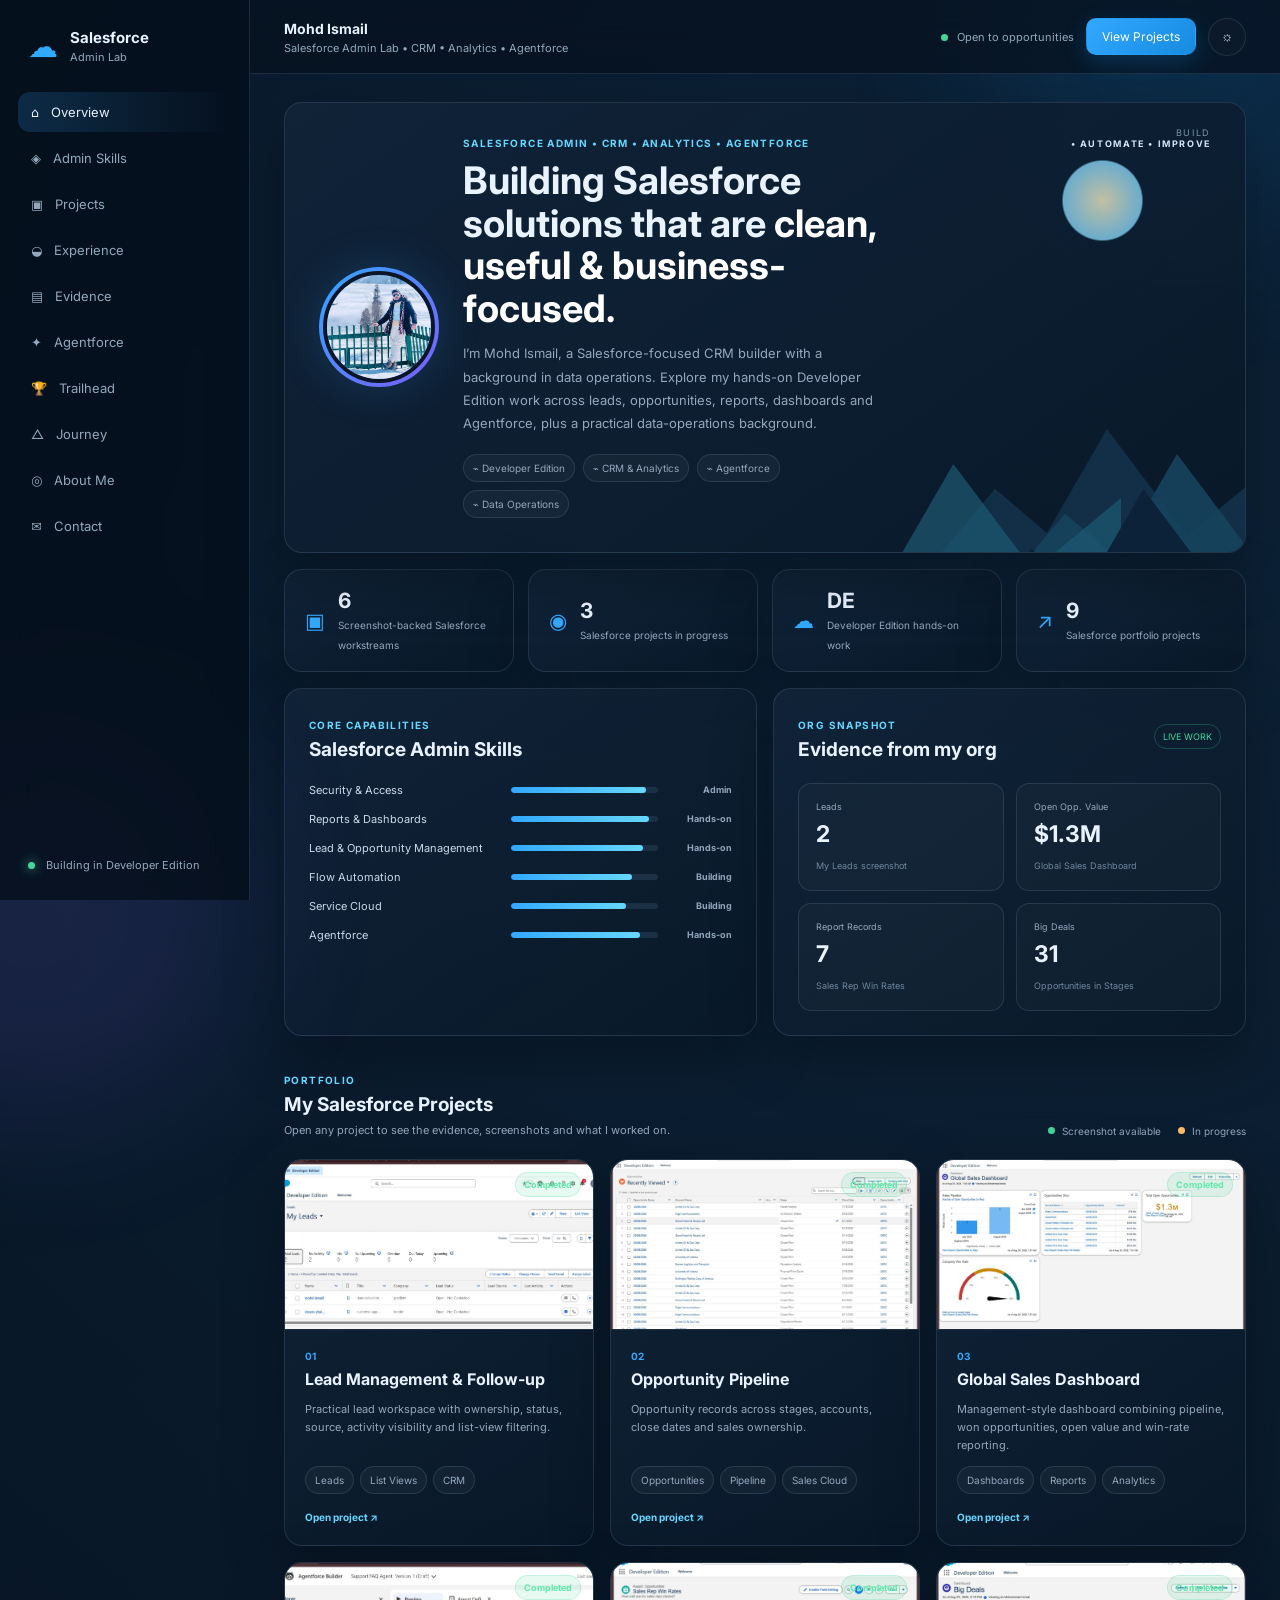
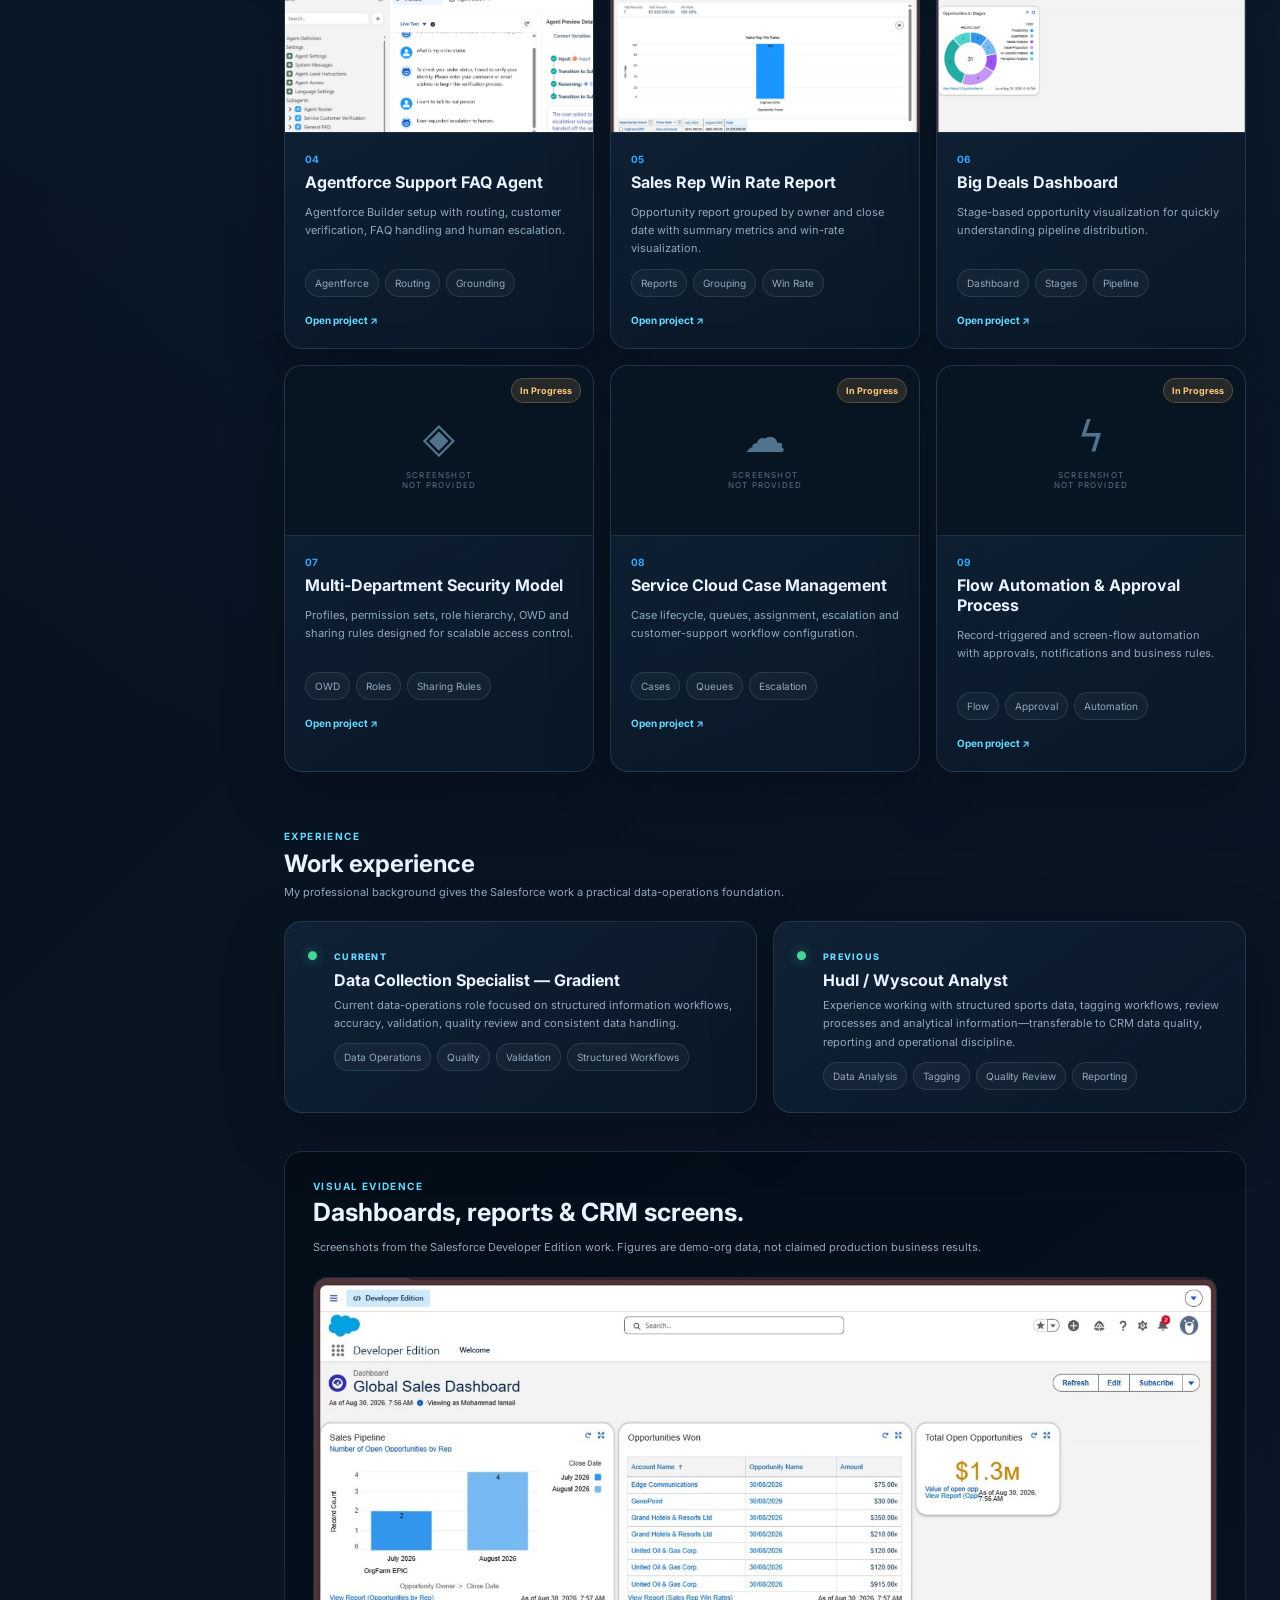
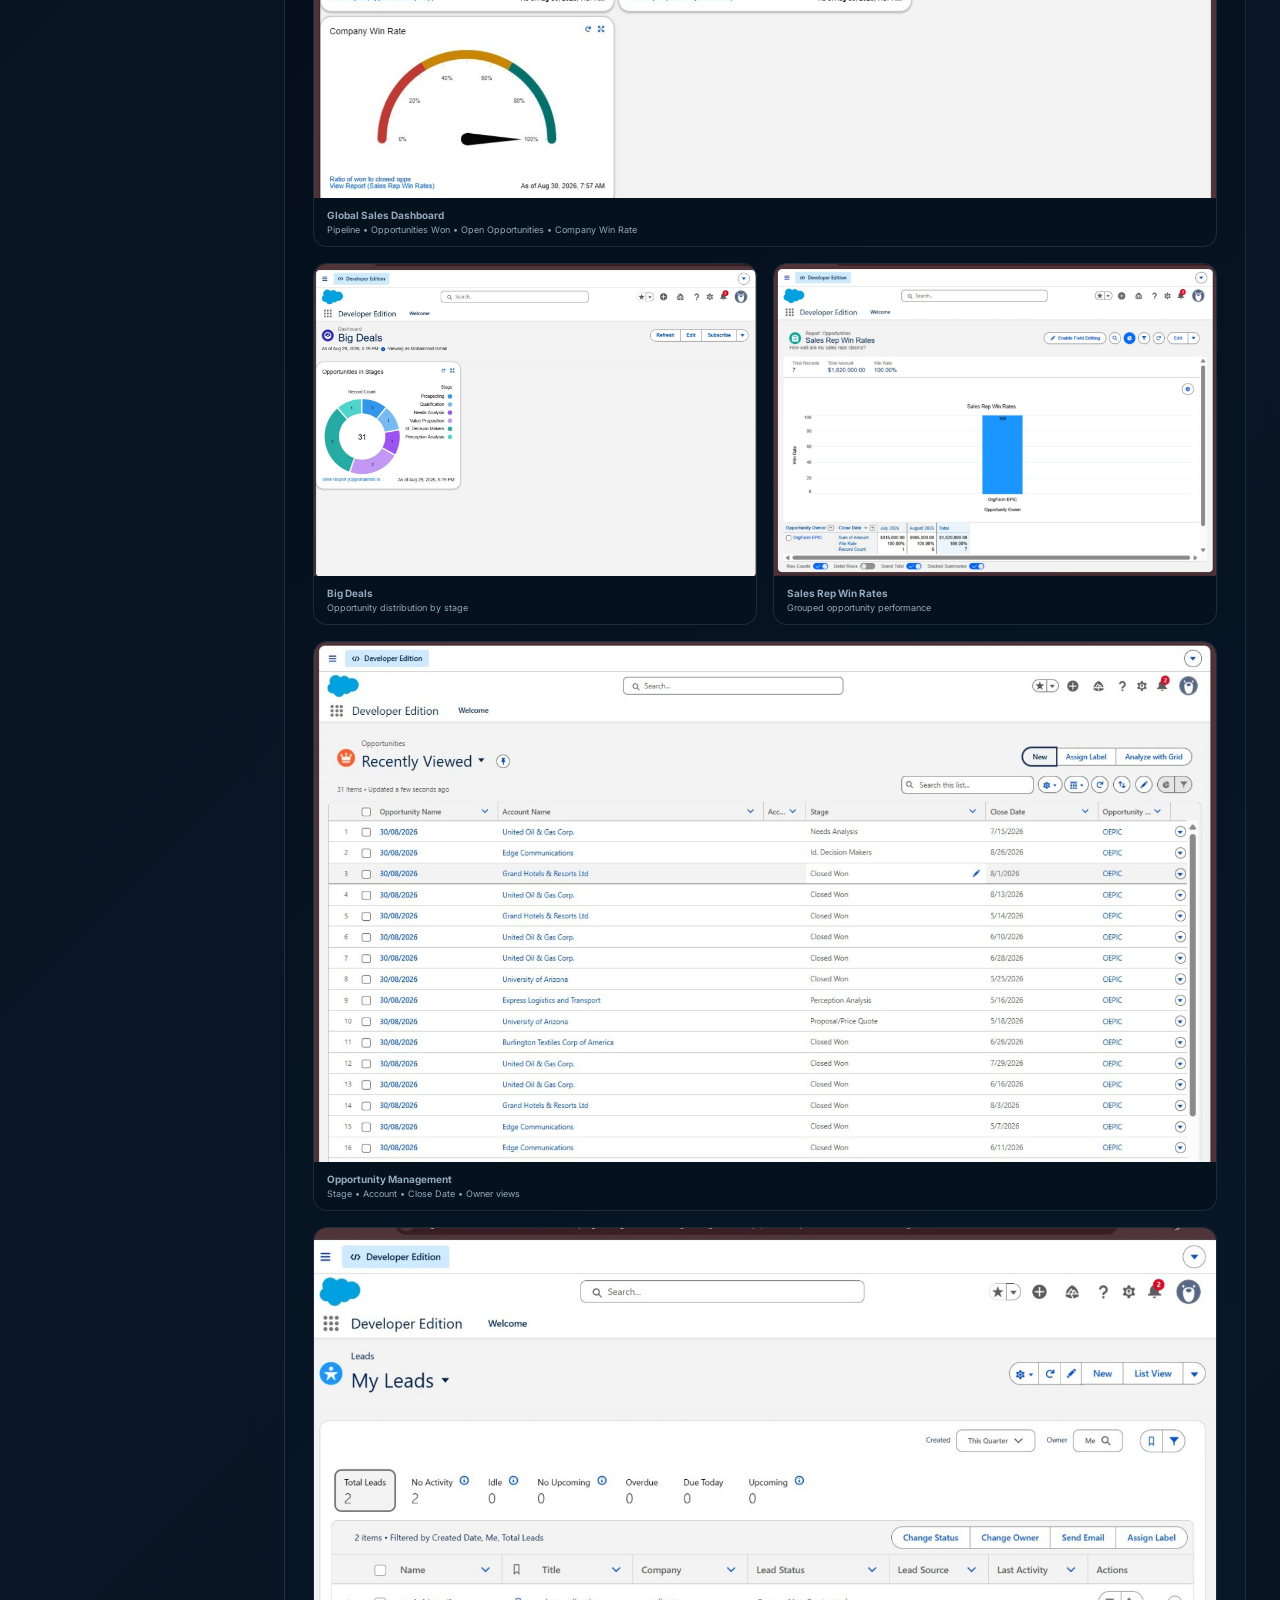
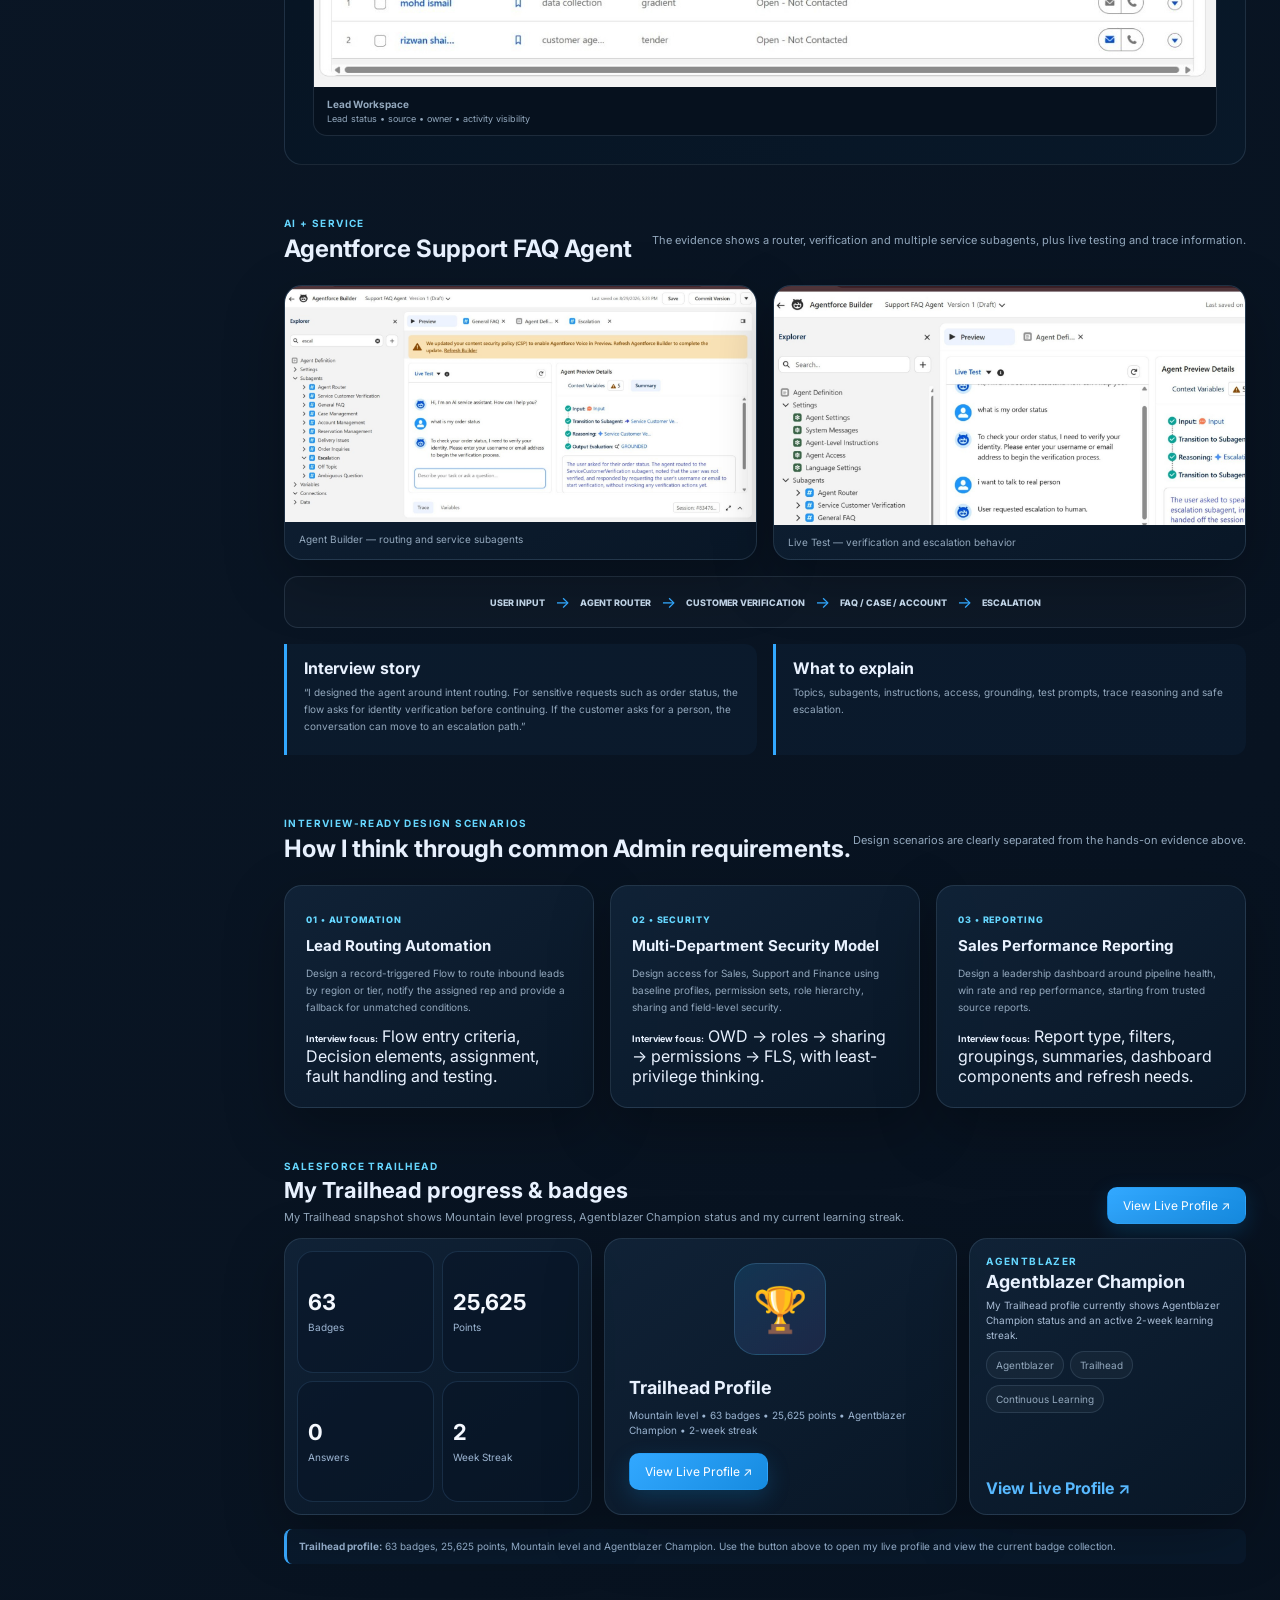
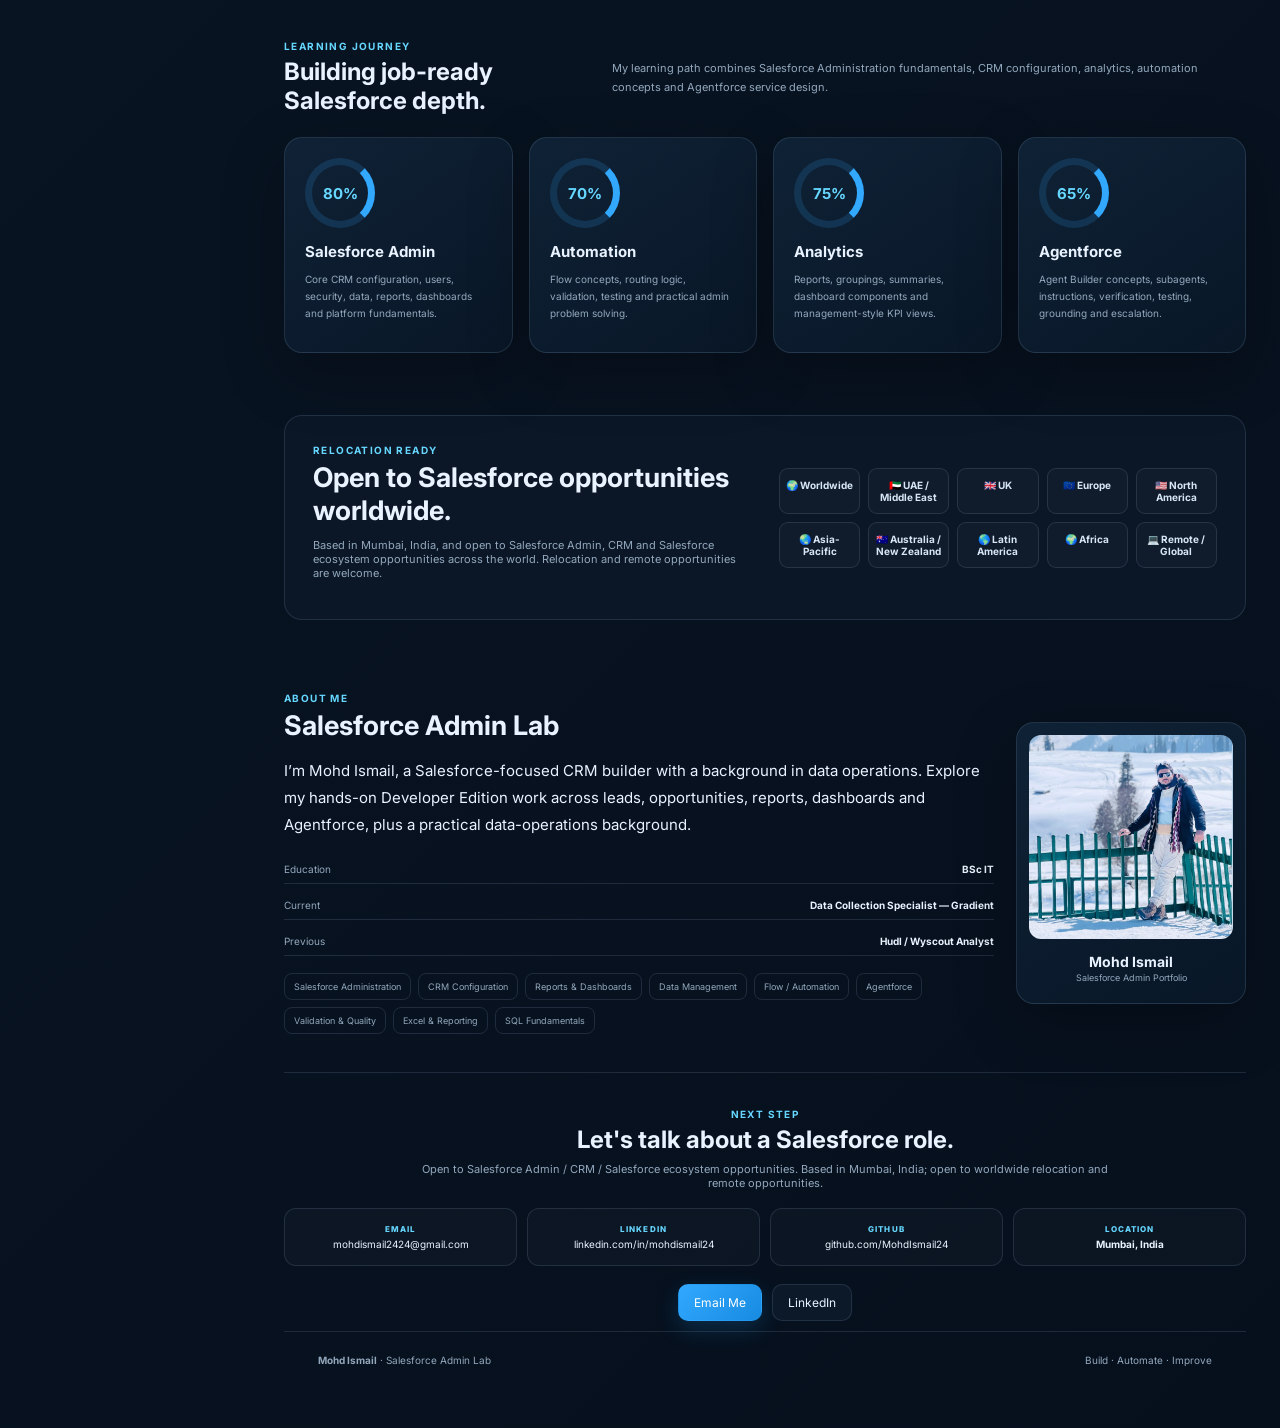
==== commit 88169006: "Fix and compact Trailhead section" ====
--- a/index.html
+++ b/index.html
@@ -104,7 +104,7 @@
  <div class="scenario-grid"><article class="card"><span>01 • AUTOMATION</span><h3>Lead Routing Automation</h3><p>Design a record-triggered Flow to route inbound leads by region or tier, notify the assigned rep and provide a fallback for unmatched conditions.</p><b>Interview focus:</b> Flow entry criteria, Decision elements, assignment, fault handling and testing.</article><article class="card"><span>02 • SECURITY</span><h3>Multi-Department Security Model</h3><p>Design access for Sales, Support and Finance using baseline profiles, permission sets, role hierarchy, sharing and field-level security.</p><b>Interview focus:</b> OWD → roles → sharing → permissions → FLS, with least-privilege thinking.</article><article class="card"><span>03 • REPORTING</span><h3>Sales Performance Reporting</h3><p>Design a leadership dashboard around pipeline health, win rate and rep performance, starting from trusted source reports.</p><b>Interview focus:</b> Report type, filters, groupings, summaries, dashboard components and refresh needs.</article></div>
 </section>
 <section id="trailhead" class="section-block trailhead-section">
- <div class="section-head section-head-wide"><div><div class="kicker">SALESFORCE TRAILHEAD • https://trailhead.salesforce.com/trailblazer/mohd-ismail24).</div><h2>My https://trailhead.salesforce.com/trailblazer/mohd-ismail24). progress &amp; badges.</h2><p>My Trailhead snapshot shows Mountain level progress, Agentblazer Champion status and my current learning streak.</p></div><a class="btn primary" href="https://www.salesforce.com/https://trailhead.salesforce.com/trailblazer/mohd-ismail24)./mohd-ismail24" target="_blank" rel="noreferrer">View My https://trailhead.salesforce.com/trailblazer/mohd-ismail24). Profile ↗</a></div>
+ <div class="section-head section-head-wide"><div><div class="kicker">SALESFORCE TRAILHEAD</div><h2>My Trailhead progress &amp; badges</h2><p>My Trailhead snapshot shows Mountain level progress, Agentblazer Champion status and my current learning streak.</p></div><a class="btn primary" href="https://www.salesforce.com/trailblazer/mohd-ismail24" target="_blank" rel="noreferrer">View Live Profile ↗</a></div>
  <div class="trailhead-grid">
    <div class="trailhead-stats card">
      <div class="trail-stat"><strong>63</strong><span>Badges</span></div>
@@ -114,11 +114,11 @@
    </div>
    <div class="trailhead-profile card trailhead-no-photo">
      <div class="trailhead-icon">🏆</div>
-     <div class="trailhead-caption"><b>https://trailhead.salesforce.com/trailblazer/mohd-ismail24). Profile</b><span>Mountain level • 63 badges • 25,625 points • Agentblazer Champion • 2-week streak</span><a class="btn primary" href="https://www.salesforce.com/https://trailhead.salesforce.com/trailblazer/mohd-ismail24)./mohd-ismail24" target="_blank" rel="noreferrer">View My https://trailhead.salesforce.com/trailblazer/mohd-ismail24). Profile ↗</a></div>
+    <div class="trailhead-caption"><b>Trailhead Profile</b><span>Mountain level • 63 badges • 25,625 points • Agentblazer Champion • 2-week streak</span><a class="btn primary" href="https://www.salesforce.com/trailblazer/mohd-ismail24" target="_blank" rel="noreferrer">View Live Profile ↗</a></div>
    </div>
-   <div class="agentblazer-card card"><span class="kicker">AGENTBLAZER</span><h3>Agentblazer Champion</h3><p>My Trailhead profile currently shows Agentblazer Champion status and an active 2-week learning streak.</p><div class="chips"><span>Agentblazer</span><span>Trailhead</span><span>Continuous Learning</span></div><a href="https://www.salesforce.com/https://trailhead.salesforce.com/trailblazer/mohd-ismail24)./mohd-ismail24" target="_blank" rel="noreferrer">View My https://trailhead.salesforce.com/trailblazer/mohd-ismail24). Profile ↗</a></div>
+  <div class="agentblazer-card card"><span class="kicker">AGENTBLAZER</span><h3>Agentblazer Champion</h3><p>My Trailhead profile currently shows Agentblazer Champion status and an active 2-week learning streak.</p><div class="chips"><span>Agentblazer</span><span>Trailhead</span><span>Continuous Learning</span></div><a href="https://www.salesforce.com/trailblazer/mohd-ismail24" target="_blank" rel="noreferrer">View Live Profile ↗</a></div>
  </div>
- <div class="badge-note"><b>Trailhead profile:</b> 63 badges, 25,625 points, Mountain level and Agentblazer Champion. Use the button above to open my live https://trailhead.salesforce.com/trailblazer/mohd-ismail24). account and view the current badge collection.</div>
+ <div class="badge-note"><b>Trailhead profile:</b> 63 badges, 25,625 points, Mountain level and Agentblazer Champion. Use the button above to open my live profile and view the current badge collection.</div>
 </section>
 <section id="journey" class="section-block journey-section">
  <div class="section-head"><div><div class="kicker">LEARNING JOURNEY</div><h2>Building job-ready Salesforce depth.</h2></div><p>My learning path combines Salesforce Administration fundamentals, CRM configuration, analytics, automation concepts and Agentforce service design.</p></div>
--- a/style.css
+++ b/style.css
@@ -51,6 +51,8 @@
 .badge-note{margin-top:14px;color:#8fa8c4;font-size:13px;line-height:1.5;padding:13px 16px;border-left:3px solid #39a9ff;background:rgba(30,91,145,.10);border-radius:8px}
 @media(max-width:1050px){.trailhead-grid{grid-template-columns:1fr 1fr}.agentblazer-card{grid-column:1/-1}}
 @media(max-width:700px){.trailhead-grid{grid-template-columns:1fr}.agentblazer-card{grid-column:auto}.trailhead-profile img{min-height:250px}}
+.trailhead-section{padding-top:24px;padding-bottom:24px}.trailhead-section .section-head{margin-bottom:14px}.trailhead-section .section-head h2{font-size:22px}.trailhead-grid{grid-template-columns:1fr 1.15fr .9fr;gap:12px}.trailhead-stats{padding:12px;gap:8px}.trail-stat{padding:12px 10px}.trail-stat strong{font-size:22px}.trail-stat span{font-size:10px}.trailhead-profile{padding:16px;min-height:0}.trailhead-icon{width:48px;height:48px;font-size:30px}.trailhead-caption{padding:0;gap:4px}.trailhead-caption span{font-size:10px}.agentblazer-card{padding:16px}.agentblazer-card h3{font-size:18px;margin:4px 0 6px}.agentblazer-card p{font-size:10px;line-height:1.5;margin-bottom:8px}.badge-note{font-size:10px;padding:10px 12px}
+@media(max-width:700px){.trailhead-grid{grid-template-columns:1fr}.trailhead-section .section-head{align-items:flex-start;gap:8px}}
 
 /* Clear project screenshot viewer */
 .clickable-shot{cursor:zoom-in;position:relative}
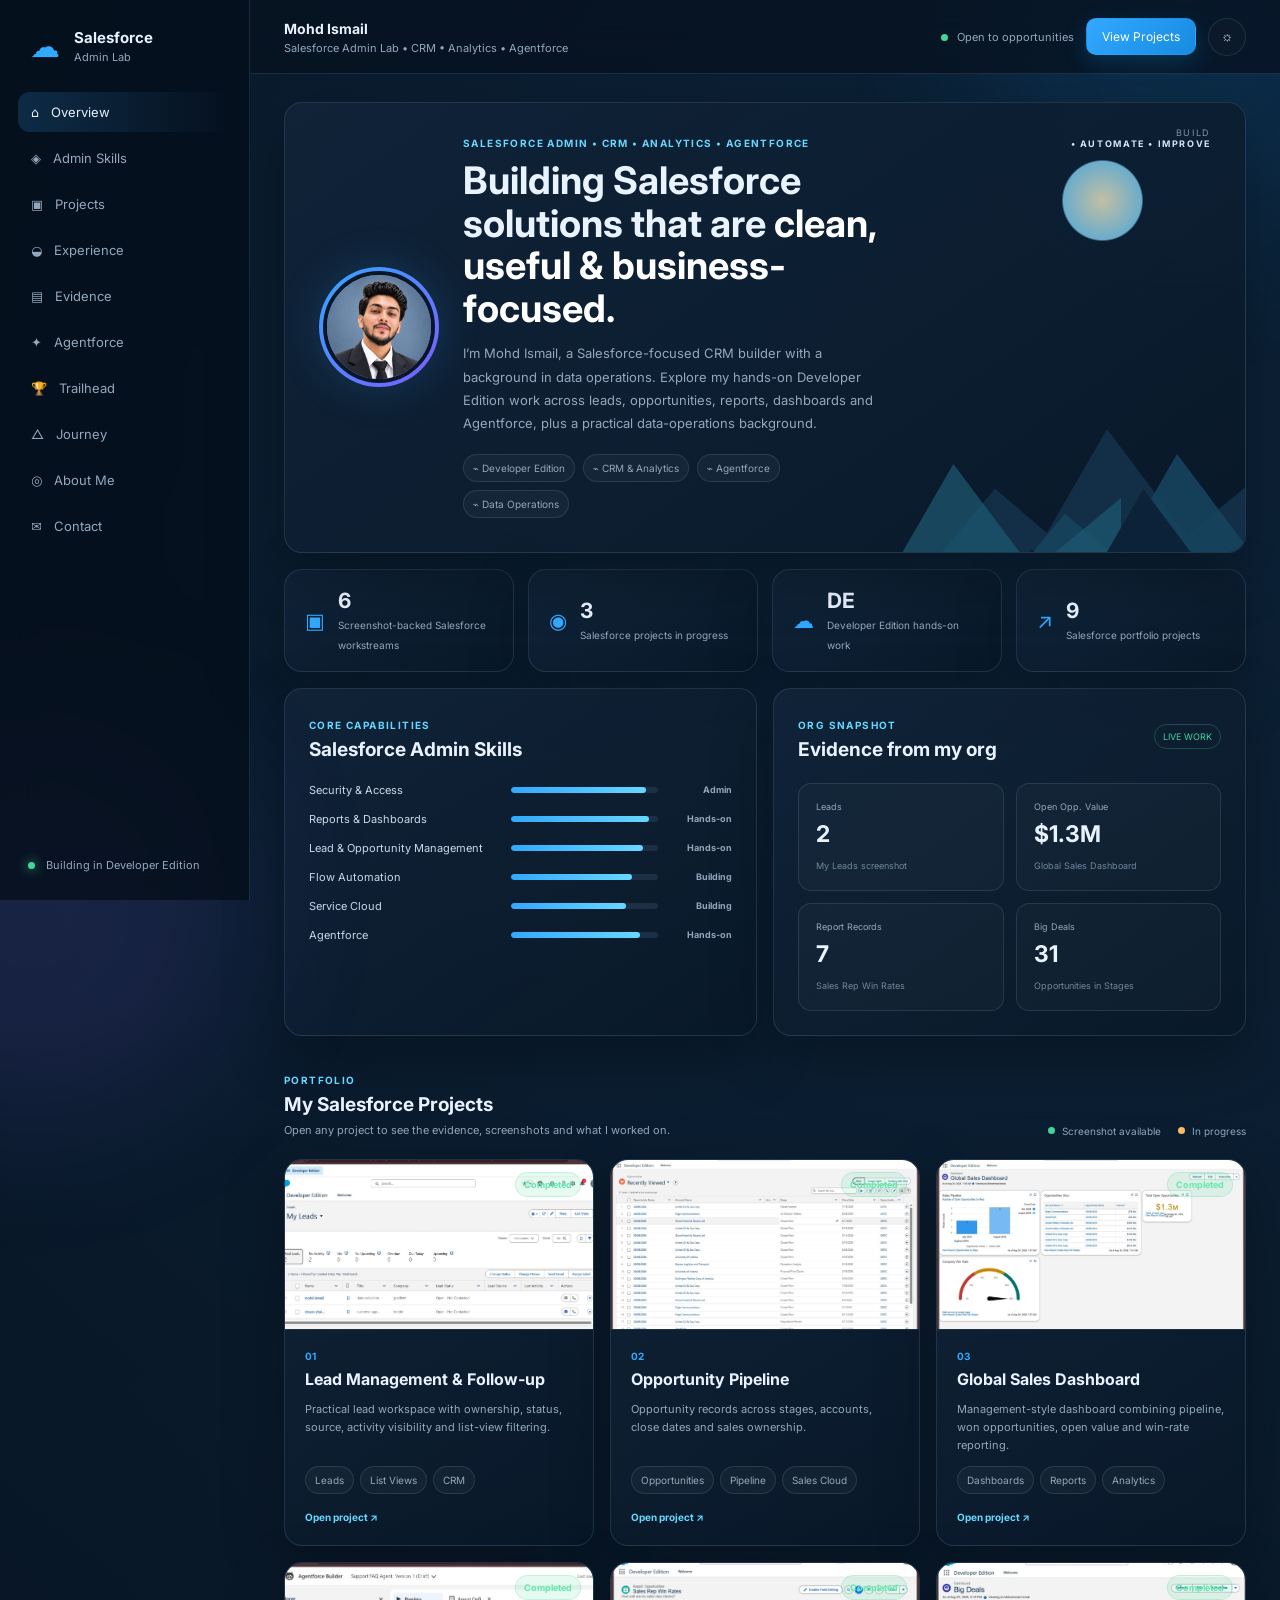
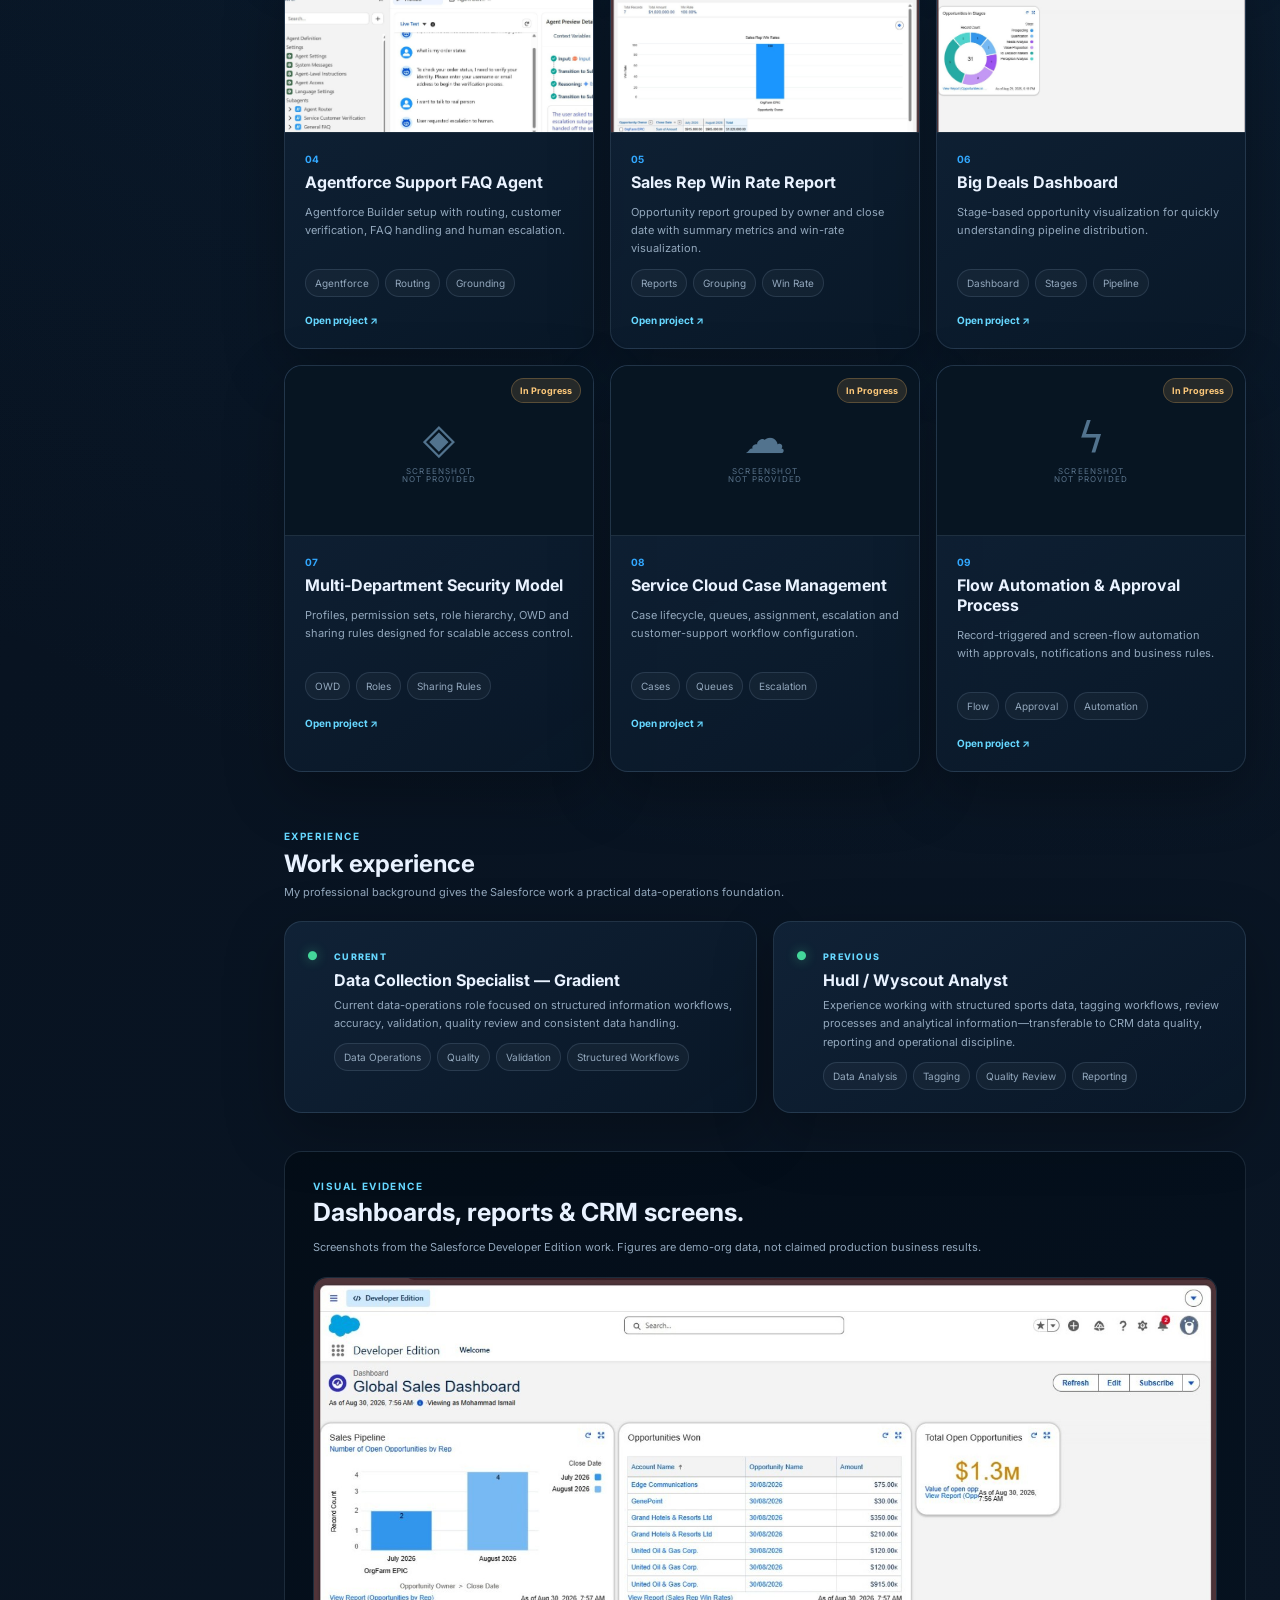
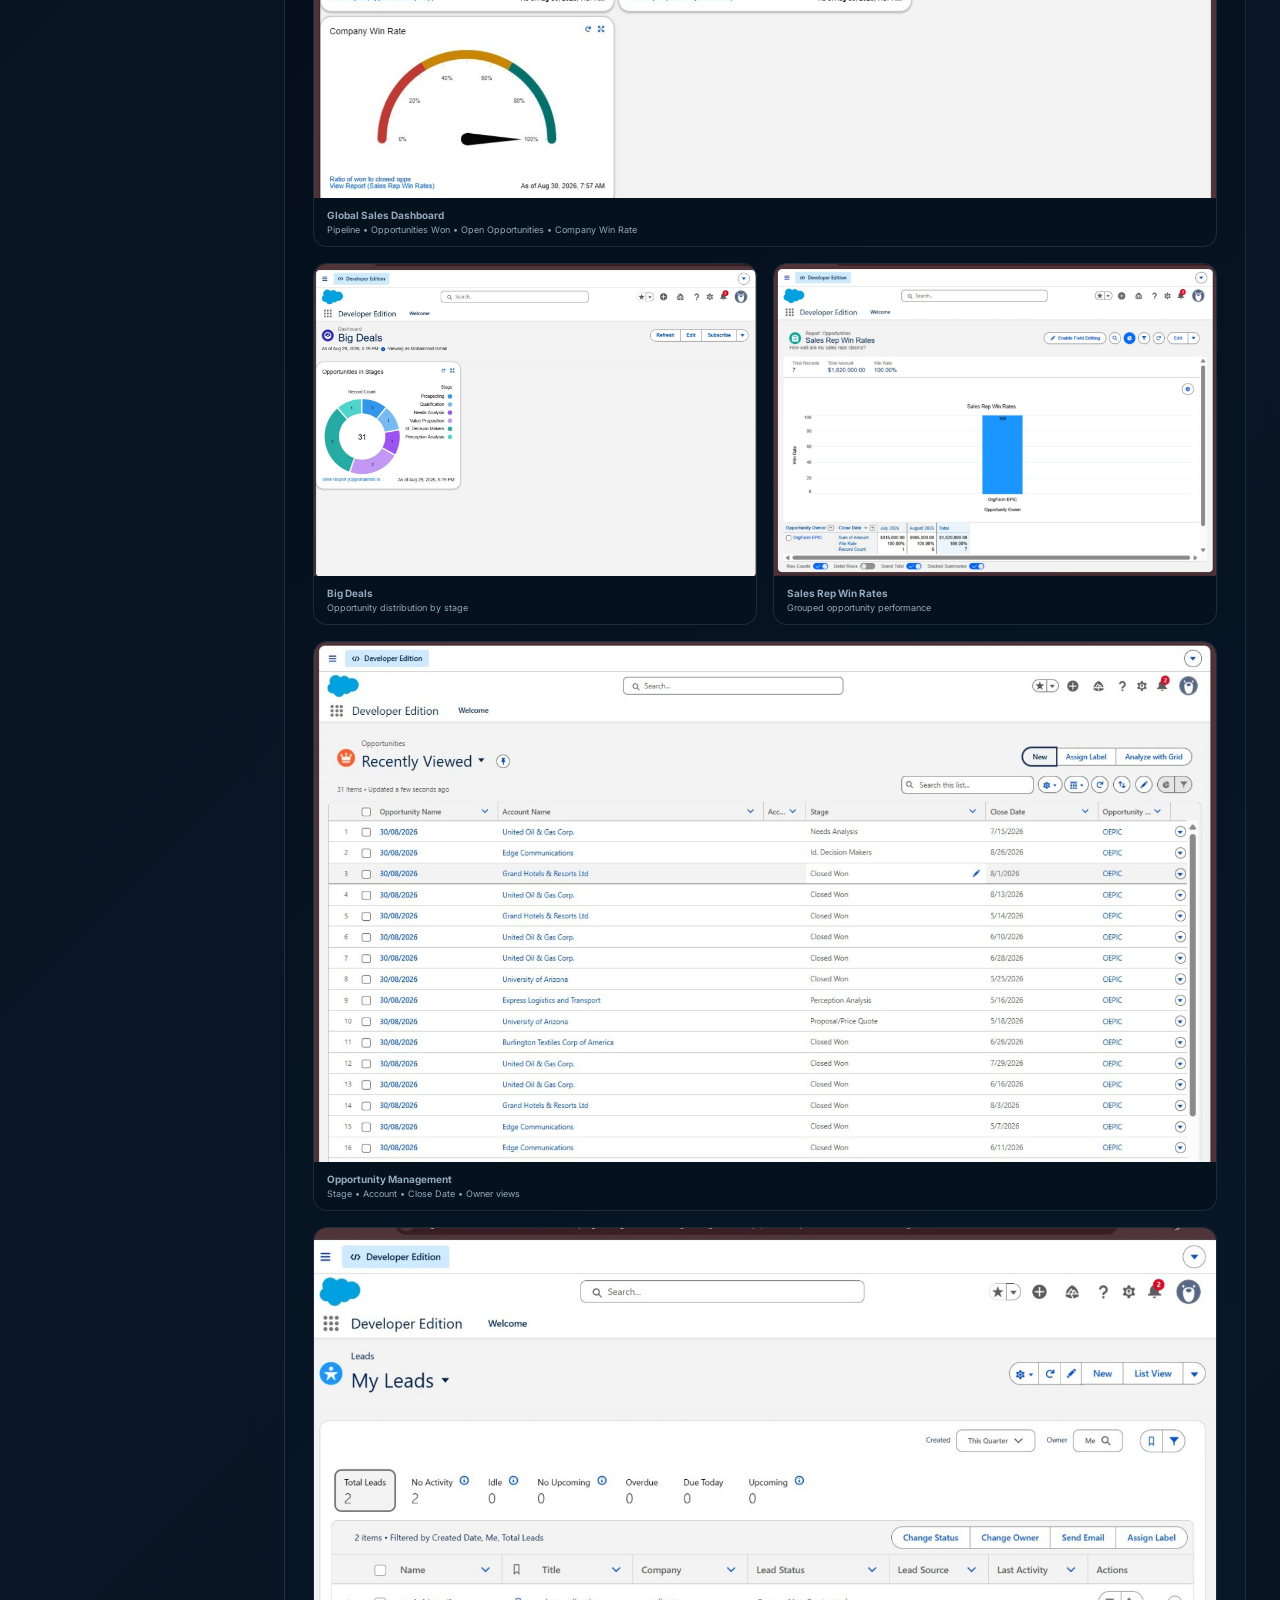
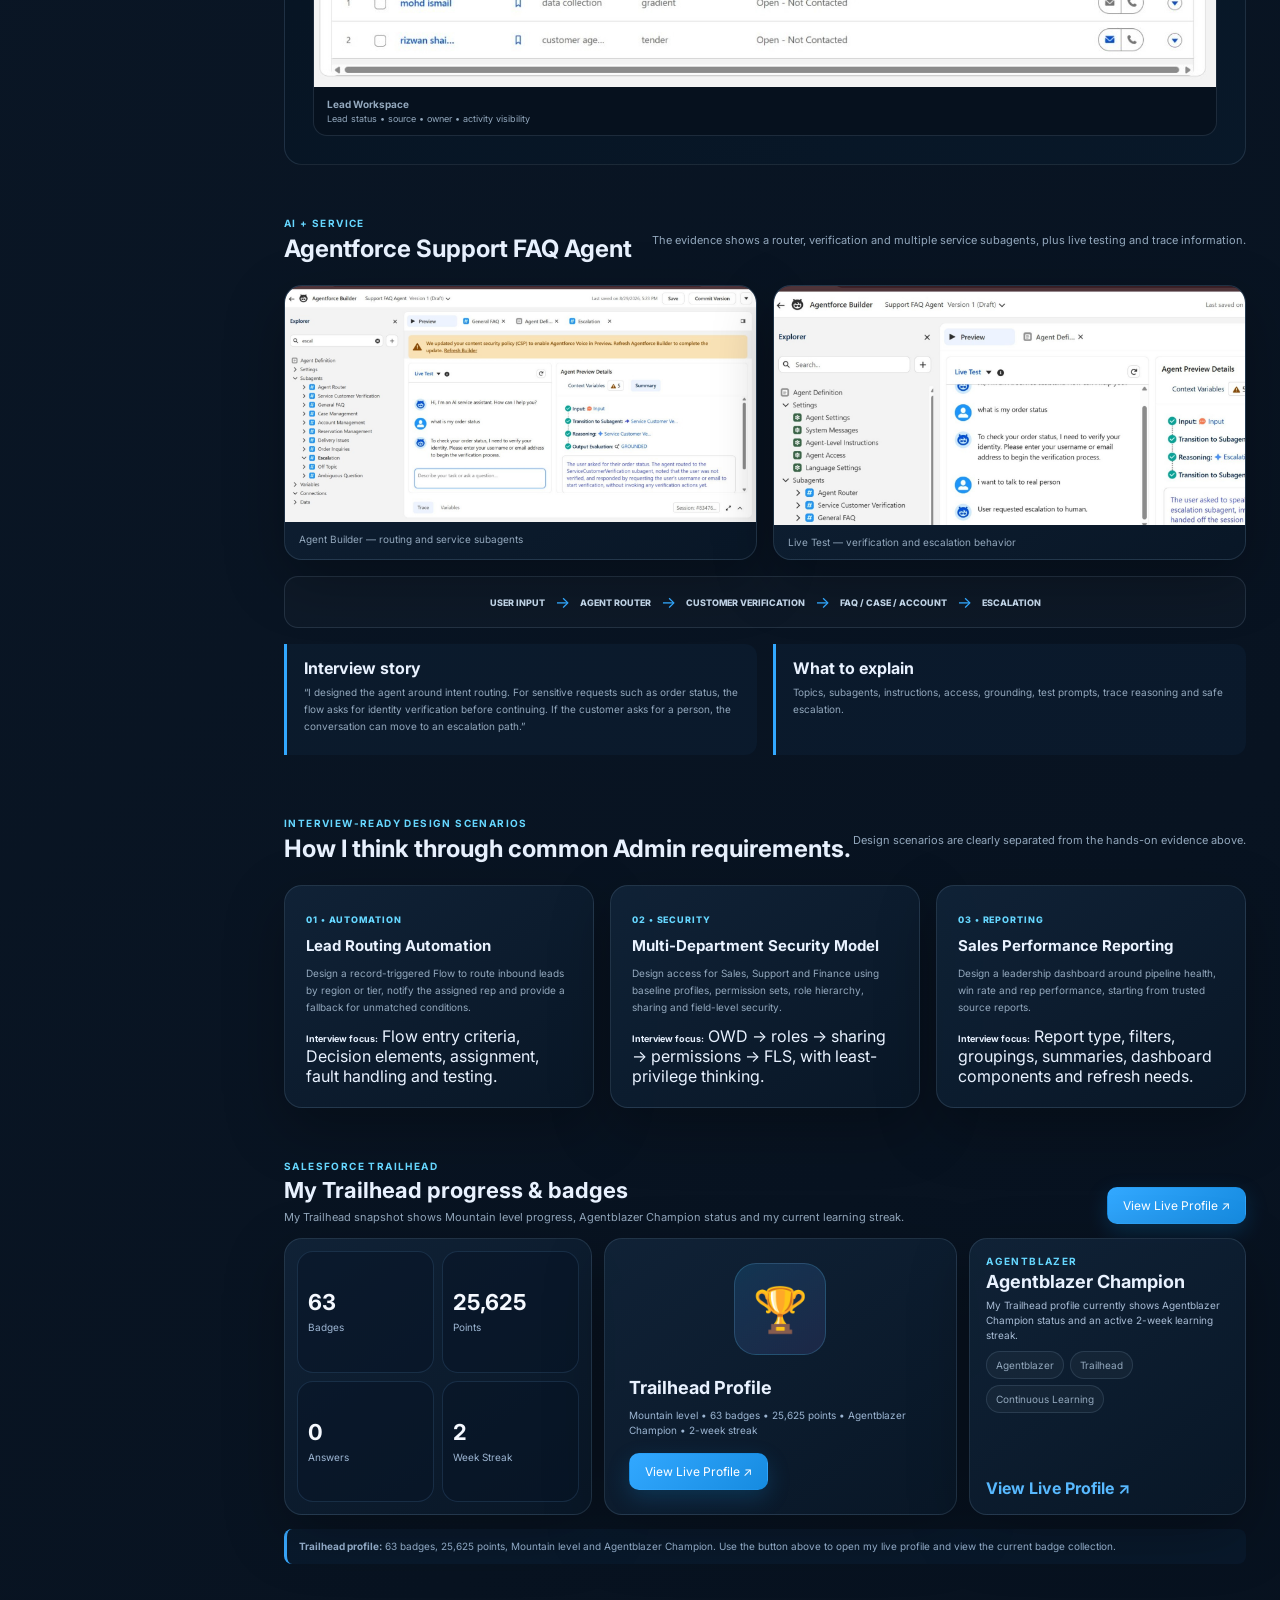
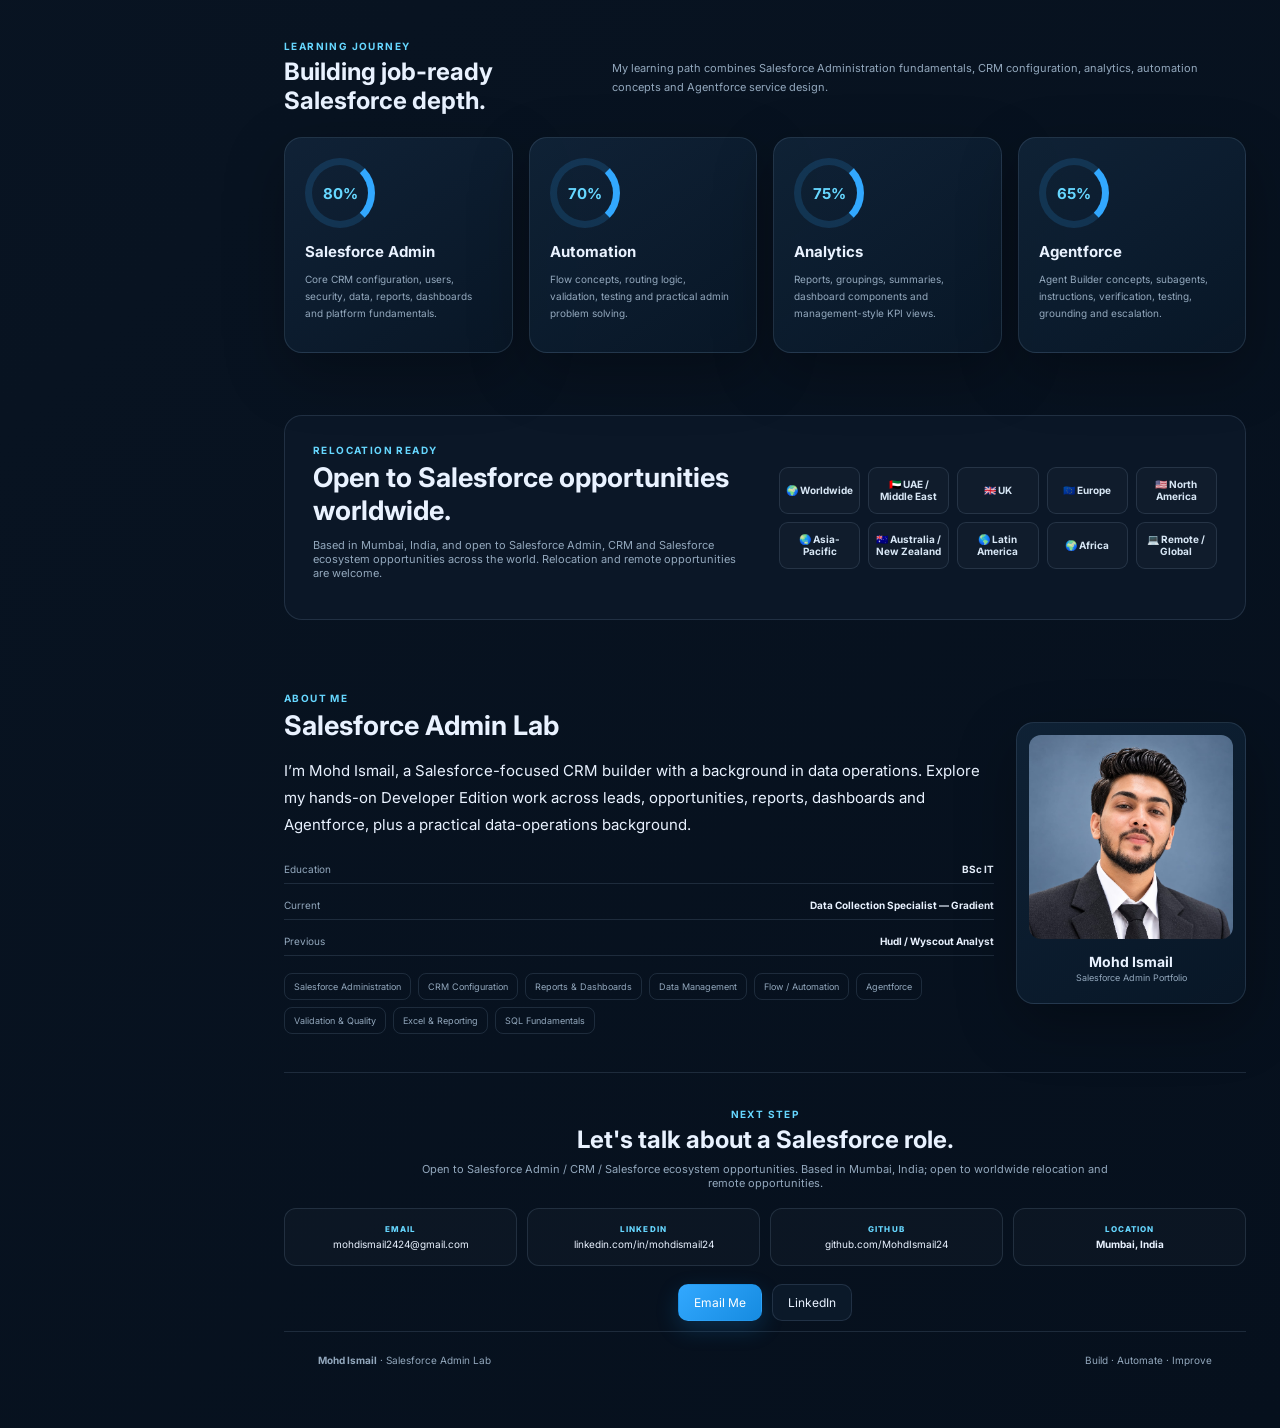
==== commit d07cbaf7: "Use uploaded profile photo" ====
--- a/index.html
+++ b/index.html
@@ -34,7 +34,7 @@
 <div class="content" id="overview">
 <section class="hero card">
   <div class="hero-profile">
-    <div class="profile-wrap"><img src="profile.webp" class="profile-img" alt="Mohd Ismail"></div>
+    <div class="profile-wrap"><img src="PROFILE.WEBP" class="profile-img" alt="Mohd Ismail"></div>
     <div class="hero-copy-wrap">
       <div class="eyebrow">SALESFORCE ADMIN • CRM • ANALYTICS • AGENTFORCE</div>
       <h1>Building Salesforce solutions that are <em>clean, useful &amp; business-focused.</em></h1>
@@ -125,7 +125,7 @@
  <div class="journey-grid"><article class="card"><div class="ring"><strong>80%</strong></div><h3>Salesforce Admin</h3><p>Core CRM configuration, users, security, data, reports, dashboards and platform fundamentals.</p></article><article class="card"><div class="ring"><strong>70%</strong></div><h3>Automation</h3><p>Flow concepts, routing logic, validation, testing and practical admin problem solving.</p></article><article class="card"><div class="ring"><strong>75%</strong></div><h3>Analytics</h3><p>Reports, groupings, summaries, dashboard components and management-style KPI views.</p></article><article class="card"><div class="ring"><strong>65%</strong></div><h3>Agentforce</h3><p>Agent Builder concepts, subagents, instructions, verification, testing, grounding and escalation.</p></article></div>
 </section>
 <section id="relocation" class="section-block relocation-section"><div class="relocation-card"><div><div class="kicker">RELOCATION READY</div><h2>Open to Salesforce opportunities worldwide.</h2><p>Based in Mumbai, India, and open to Salesforce Admin, CRM and Salesforce ecosystem opportunities across the world. Relocation and remote opportunities are welcome.</p></div><div class="country-grid"><span>🌍 Worldwide</span><span>🇦🇪 UAE / Middle East</span><span>🇬🇧 UK</span><span>🇪🇺 Europe</span><span>🇺🇸 North America</span><span>🌏 Asia-Pacific</span><span>🇦🇺 Australia / New Zealand</span><span>🌎 Latin America</span><span>🌍 Africa</span><span>💻 Remote / Global</span></div></div></section>
-<section id="about" class="section-block about-section"><div class="about-grid"><div><div class="kicker">ABOUT ME</div><h2>Salesforce Admin Lab</h2><p class="about-lead">I’m Mohd Ismail, a Salesforce-focused CRM builder with a background in data operations. Explore my hands-on Developer Edition work across leads, opportunities, reports, dashboards and Agentforce, plus a practical data-operations background.</p><div class="about-list"><div><span>Education</span><b>BSc IT</b></div><div><span>Current</span><b>Data Collection Specialist — Gradient</b></div><div><span>Previous</span><b>Hudl / Wyscout Analyst</b></div></div><div class="skill-grid"><span>Salesforce Administration</span><span>CRM Configuration</span><span>Reports &amp; Dashboards</span><span>Data Management</span><span>Flow / Automation</span><span>Agentforce</span><span>Validation &amp; Quality</span><span>Excel &amp; Reporting</span><span>SQL Fundamentals</span></div></div><aside class="about-photo card"><img src="profile.webp" alt="Mohd Ismail"><h3>Mohd Ismail</h3><p>Salesforce Admin Portfolio</p></aside></div></section>
+<section id="about" class="section-block about-section"><div class="about-grid"><div><div class="kicker">ABOUT ME</div><h2>Salesforce Admin Lab</h2><p class="about-lead">I’m Mohd Ismail, a Salesforce-focused CRM builder with a background in data operations. Explore my hands-on Developer Edition work across leads, opportunities, reports, dashboards and Agentforce, plus a practical data-operations background.</p><div class="about-list"><div><span>Education</span><b>BSc IT</b></div><div><span>Current</span><b>Data Collection Specialist — Gradient</b></div><div><span>Previous</span><b>Hudl / Wyscout Analyst</b></div></div><div class="skill-grid"><span>Salesforce Administration</span><span>CRM Configuration</span><span>Reports &amp; Dashboards</span><span>Data Management</span><span>Flow / Automation</span><span>Agentforce</span><span>Validation &amp; Quality</span><span>Excel &amp; Reporting</span><span>SQL Fundamentals</span></div></div><aside class="about-photo card"><img src="PROFILE.WEBP" alt="Mohd Ismail"><h3>Mohd Ismail</h3><p>Salesforce Admin Portfolio</p></aside></div></section>
 <section id="contact" class="section-block contact-section"><div class="kicker">NEXT STEP</div><h2>Let's talk about a Salesforce role.</h2><p>Open to Salesforce Admin / CRM / Salesforce ecosystem opportunities. Based in Mumbai, India; open to worldwide relocation and remote opportunities.</p><div class="contact-grid"><div><span>EMAIL</span><a href="mailto:mohdismail2424@gmail.com">mohdismail2424@gmail.com</a></div><div><span>LINKEDIN</span><a href="https://www.linkedin.com/in/mohdismail24/" target="_blank" rel="noreferrer">linkedin.com/in/mohdismail24</a></div><div><span>GITHUB</span><a href="https://github.com/MohdIsmail24" target="_blank" rel="noreferrer">github.com/MohdIsmail24</a></div><div><span>LOCATION</span><b>Mumbai, India</b></div></div><div class="actions"><a class="btn primary" href="mailto:mohdismail2424@gmail.com">Email Me</a><a class="btn" href="https://www.linkedin.com/in/mohdismail24/" target="_blank" rel="noreferrer">LinkedIn</a></div></section>
 <footer><div><b>Mohd Ismail</b> · Salesforce Admin Lab</div><div>Build · Automate · Improve</div></footer>
 </div></main></div>
--- a/style.css
+++ b/style.css
@@ -25,13 +25,14 @@
 .flow{margin:16px 0;padding:15px;display:flex;justify-content:center;align-items:center;gap:10px;flex-wrap:wrap;border:1px solid var(--line);border-radius:14px;background:rgba(255,255,255,.025)}.flow span{font-size:9px;font-weight:800;color:#bdd0e3}.flow i{color:var(--blue);font-style:normal}.interview{display:grid;grid-template-columns:1fr 1fr;gap:16px}.interview>div{border-left:3px solid var(--blue);padding:14px 17px;background:rgba(50,168,255,.045);border-radius:0 12px 12px 0}.interview p{margin:6px 0;color:var(--muted);font-size:10px;line-height:1.7}
 .scenario-section{background:transparent}.scenario-grid{display:grid;grid-template-columns:repeat(3,1fr);gap:16px;margin-top:18px}.scenario-grid article{padding:21px}.scenario-grid article>span{font-size:9px;color:var(--cyan);font-weight:800;letter-spacing:.1em}.scenario-grid h3{font-size:15px;margin:9px 0}.scenario-grid p{color:var(--muted);font-size:10px;line-height:1.7}.scenario-grid b{font-size:9px}
 .journey-grid{display:grid;grid-template-columns:repeat(4,1fr);gap:16px;margin-top:18px}.journey-grid article{padding:20px}.journey-grid h3{font-size:15px;margin:14px 0 5px}.journey-grid p{color:var(--muted);font-size:10px;line-height:1.7}.ring{width:70px;height:70px;border-radius:50%;border:7px solid rgba(50,168,255,.16);border-right-color:var(--blue);display:grid;place-items:center;color:var(--cyan);font-size:15px}
-.relocation-section{padding-bottom:20px}.relocation-card{display:grid;grid-template-columns:1fr 1fr;gap:28px;align-items:center;background:#0b1727;border:1px solid var(--line);border-radius:18px;padding:28px}.relocation-card h2{font-size:27px;margin:5px 0 8px}.relocation-card p{color:var(--muted);font-size:11px}.country-grid{display:grid;grid-template-columns:repeat(5,1fr);gap:8px}.country-grid span{border:1px solid var(--line);border-radius:9px;padding:10px 6px;text-align:center;font-size:10px;font-weight:700;color:#d7e6f5;background:rgba(255,255,255,.025)}
+.relocation-section{padding-bottom:20px}.relocation-card{display:grid;grid-template-columns:1fr 1fr;gap:28px;align-items:center;background:#0b1727;border:1px solid var(--line);border-radius:18px;padding:28px}.relocation-card h2{font-size:27px;margin:5px 0 8px}.relocation-card p{color:var(--muted);font-size:11px}.country-grid{display:grid;grid-template-columns:repeat(5,1fr);gap:8px}.country-grid span{border:1px solid var(--line);border-radius:9px;padding:10px 6px;text-align:center;font-size:10px;font-weight:700;color:#d7e6f5;background:rgba(255,255,255,.025);line-height:1.25;min-height:42px;display:flex;align-items:center;justify-content:center}
 .about-section{padding-bottom:20px}.about-grid{display:grid;grid-template-columns:1fr 230px;gap:22px;align-items:center}.about-grid h2{font-size:27px}.about-lead{color:var(--muted);font-size:12px;line-height:1.8;max-width:820px}.about-list{display:grid;gap:7px;margin:17px 0}.about-list div{display:flex;justify-content:space-between;gap:15px;border-bottom:1px solid var(--line);padding:8px 0;font-size:10px}.about-list span{color:var(--muted)}.skill-grid{display:flex;flex-wrap:wrap;gap:7px}.skill-grid span{border:1px solid var(--line);padding:7px 9px;border-radius:8px;color:var(--muted);font-size:9px}.about-photo{padding:12px;text-align:center}.about-photo img{width:100%;aspect-ratio:1;object-fit:cover;border-radius:12px}.about-photo h3{font-size:14px;margin:10px 0 0}.about-photo p{font-size:9px;color:var(--muted);margin:2px 0 8px}
 .contact-section{text-align:center;border-top:1px solid var(--line);padding-top:35px}.contact-section>p{max-width:700px;margin:8px auto;color:var(--muted);font-size:11px}.contact-grid{display:grid;grid-template-columns:repeat(4,1fr);gap:10px;max-width:1000px;margin:18px auto}.contact-grid>div{display:flex;flex-direction:column;gap:4px;padding:15px;border:1px solid var(--line);border-radius:12px;background:rgba(255,255,255,.025)}.contact-grid span{font-size:8px;letter-spacing:.14em;color:var(--cyan);font-weight:800}.contact-grid a,.contact-grid b{font-size:10px;color:var(--text);text-decoration:none;word-break:break-word}.actions{display:flex;justify-content:center;gap:10px;margin-top:15px}
 @media(max-width:1100px){.experience-grid{grid-template-columns:1fr}.scenario-grid{grid-template-columns:1fr 1fr}.journey-grid{grid-template-columns:1fr 1fr}.country-grid{grid-template-columns:repeat(4,1fr)}.about-grid{grid-template-columns:1fr 200px}}
 @media(max-width:760px){.section-block{padding-left:0;padding-right:0}.gallery{grid-template-columns:1fr}.gallery figure.wide{grid-column:auto}.agent-layout,.interview,.scenario-grid,.experience-grid,.about-grid{grid-template-columns:1fr}.relocation-card{grid-template-columns:1fr}.journey-grid{grid-template-columns:1fr 1fr}.country-grid,.contact-grid{grid-template-columns:1fr 1fr}.about-photo{max-width:230px}.contact-grid{max-width:none}}
 @media(max-width:500px){.journey-grid,.country-grid,.contact-grid{grid-template-columns:1fr}.section-block h2{font-size:21px}}
 .detail-points{display:grid;gap:10px}.detail-point{display:flex;gap:12px;align-items:flex-start;padding:13px 14px;border:1px solid var(--line);border-radius:12px;background:rgba(255,255,255,.025)}.detail-point>span{color:var(--green);font-weight:800}.detail-point p{margin:0;color:#c5d6e7;font-size:10px;line-height:1.6}.detail-outcome{margin-top:16px;padding:16px;border-radius:13px;background:rgba(50,168,255,.06);border:1px solid rgba(50,168,255,.12)}.detail-outcome p{margin:7px 0 0;color:#bfd2e5;font-size:10px;line-height:1.7}.project-summary{font-size:12px!important;color:#cfe0ef!important;margin-bottom:4px}.evidence-heading{margin-top:28px;margin-bottom:0}
+.sf-cloud,.trailhead-icon,.ring,.progress-visual,.experience-dot{display:inline-grid;place-items:center;vertical-align:middle;line-height:1}.sf-cloud{width:34px;height:34px}.trailhead-icon{width:58px;height:58px;font-size:32px}.ring{width:70px;height:70px}.experience-dot{width:16px;height:16px}.country-grid span::first-letter{font-size:16px}
 
 /* Trailhead / https://trailhead.salesforce.com/trailblazer/mohd-ismail24). section */
 .trailhead-section{position:relative}
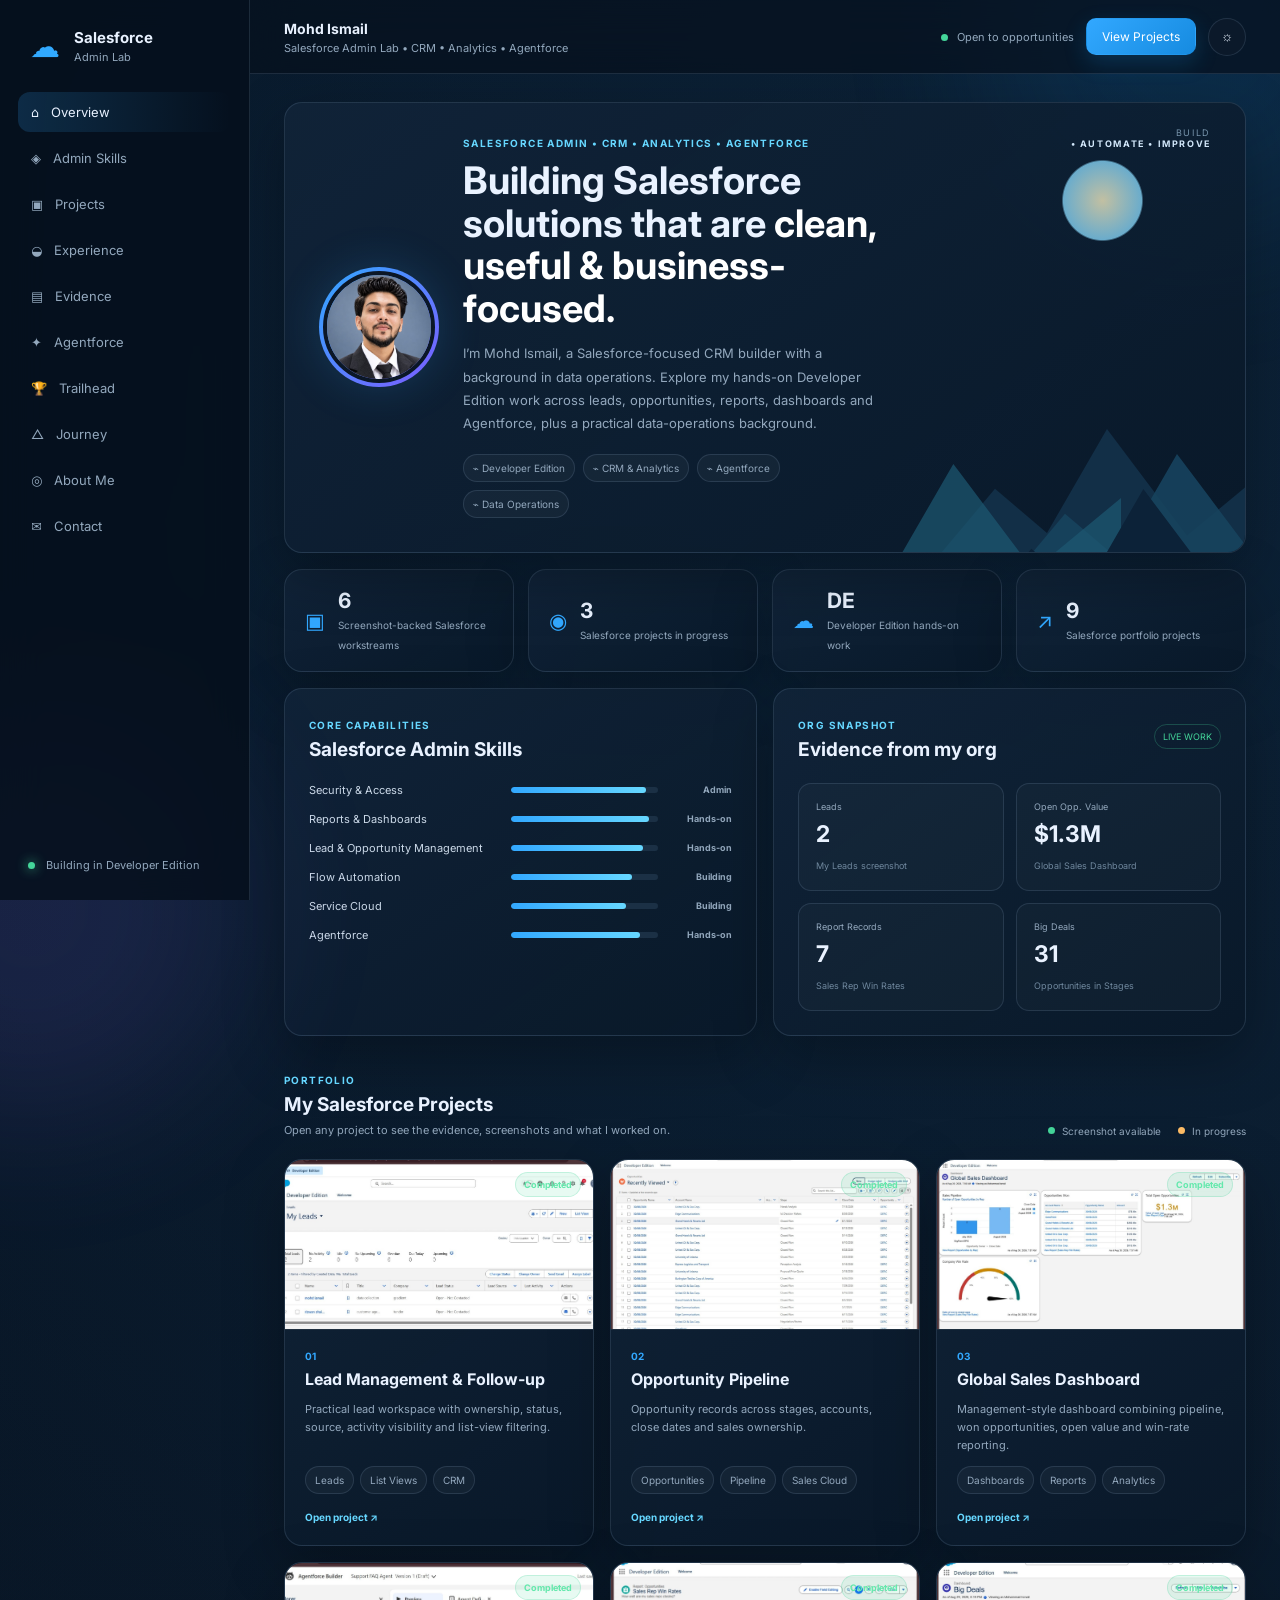
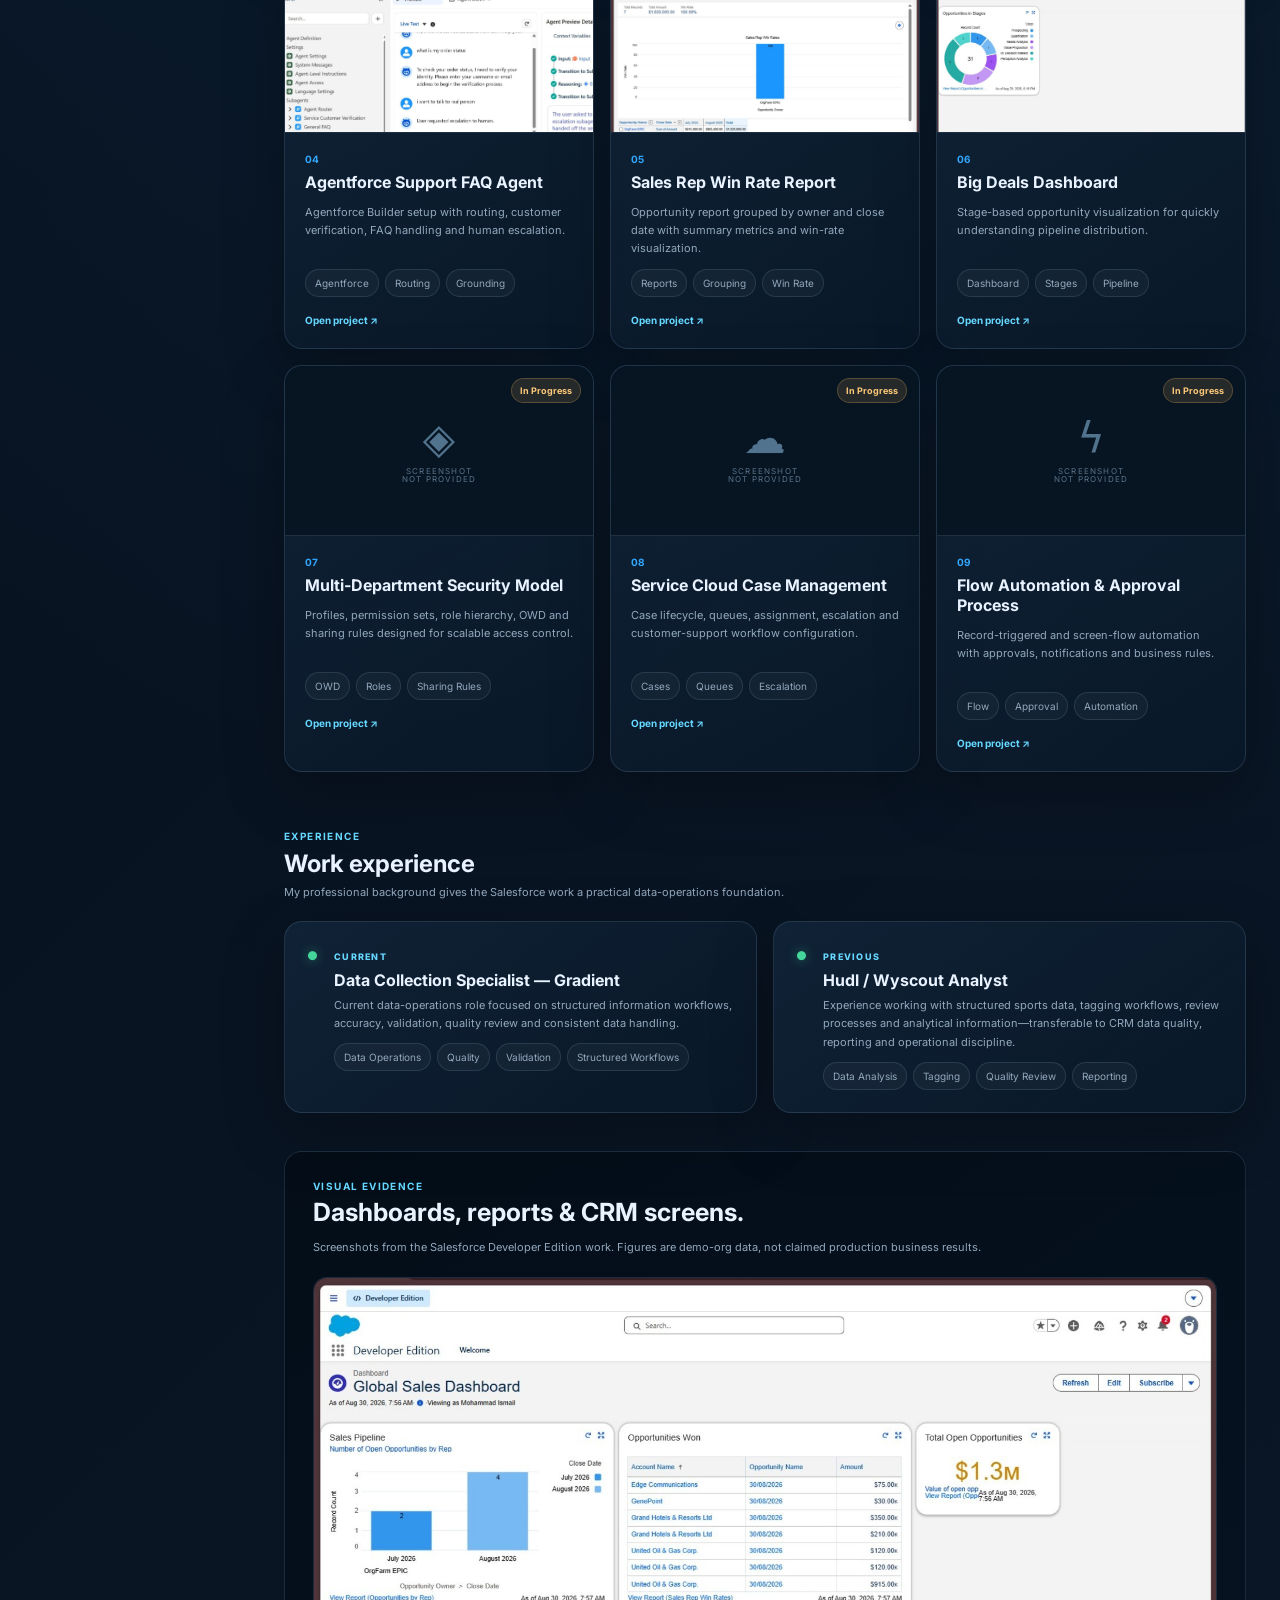
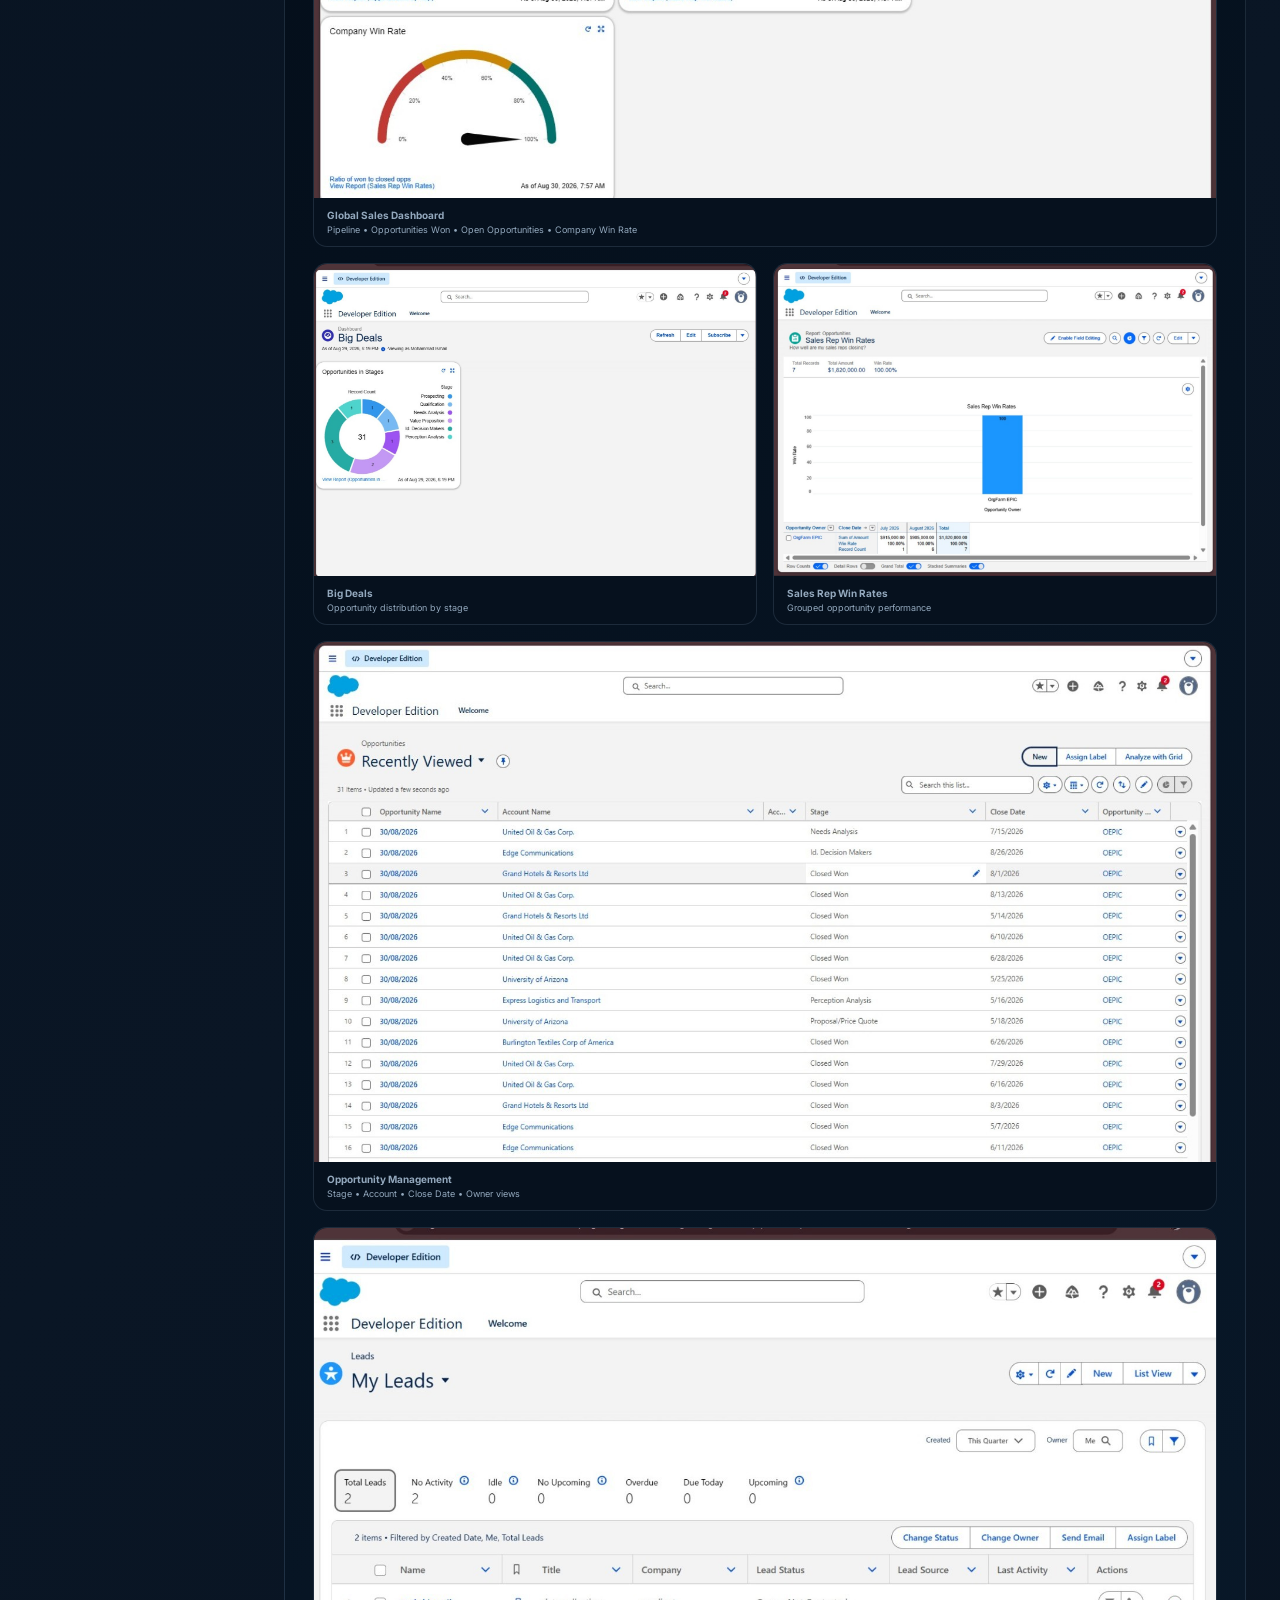
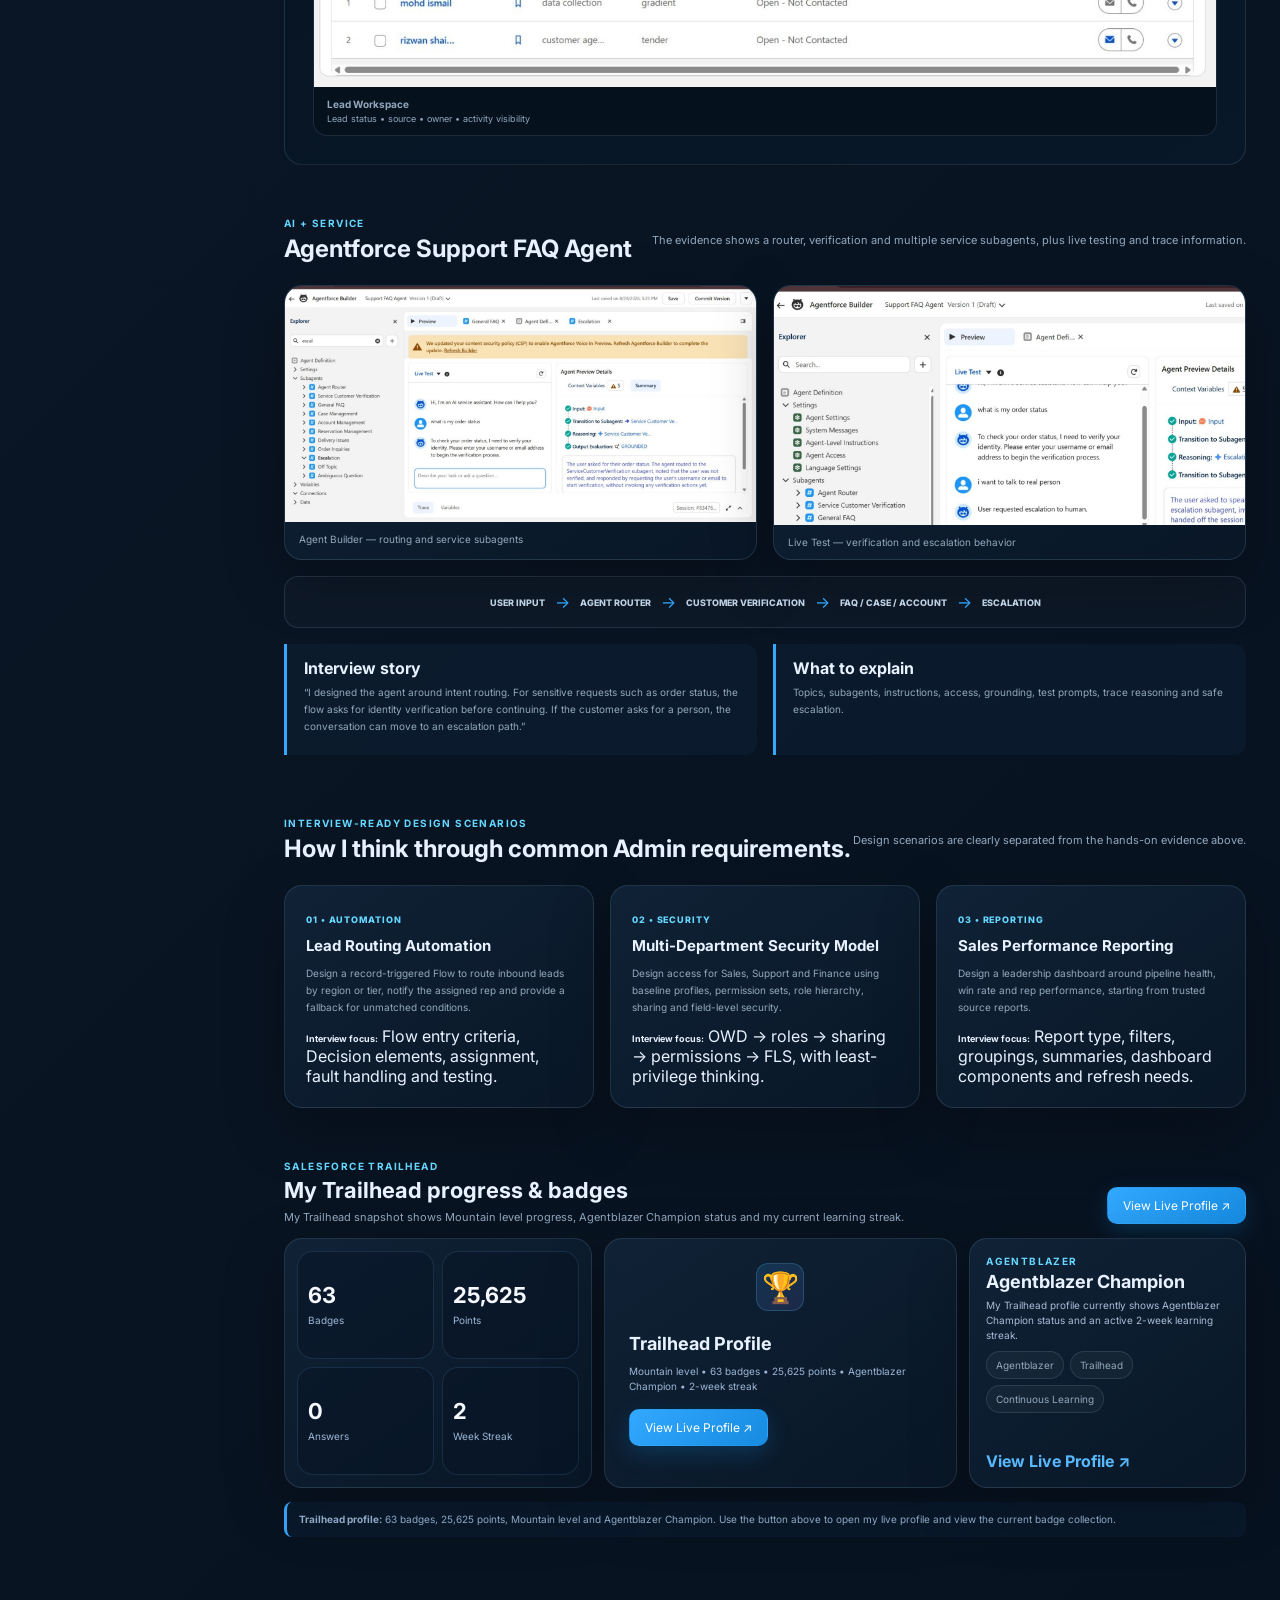
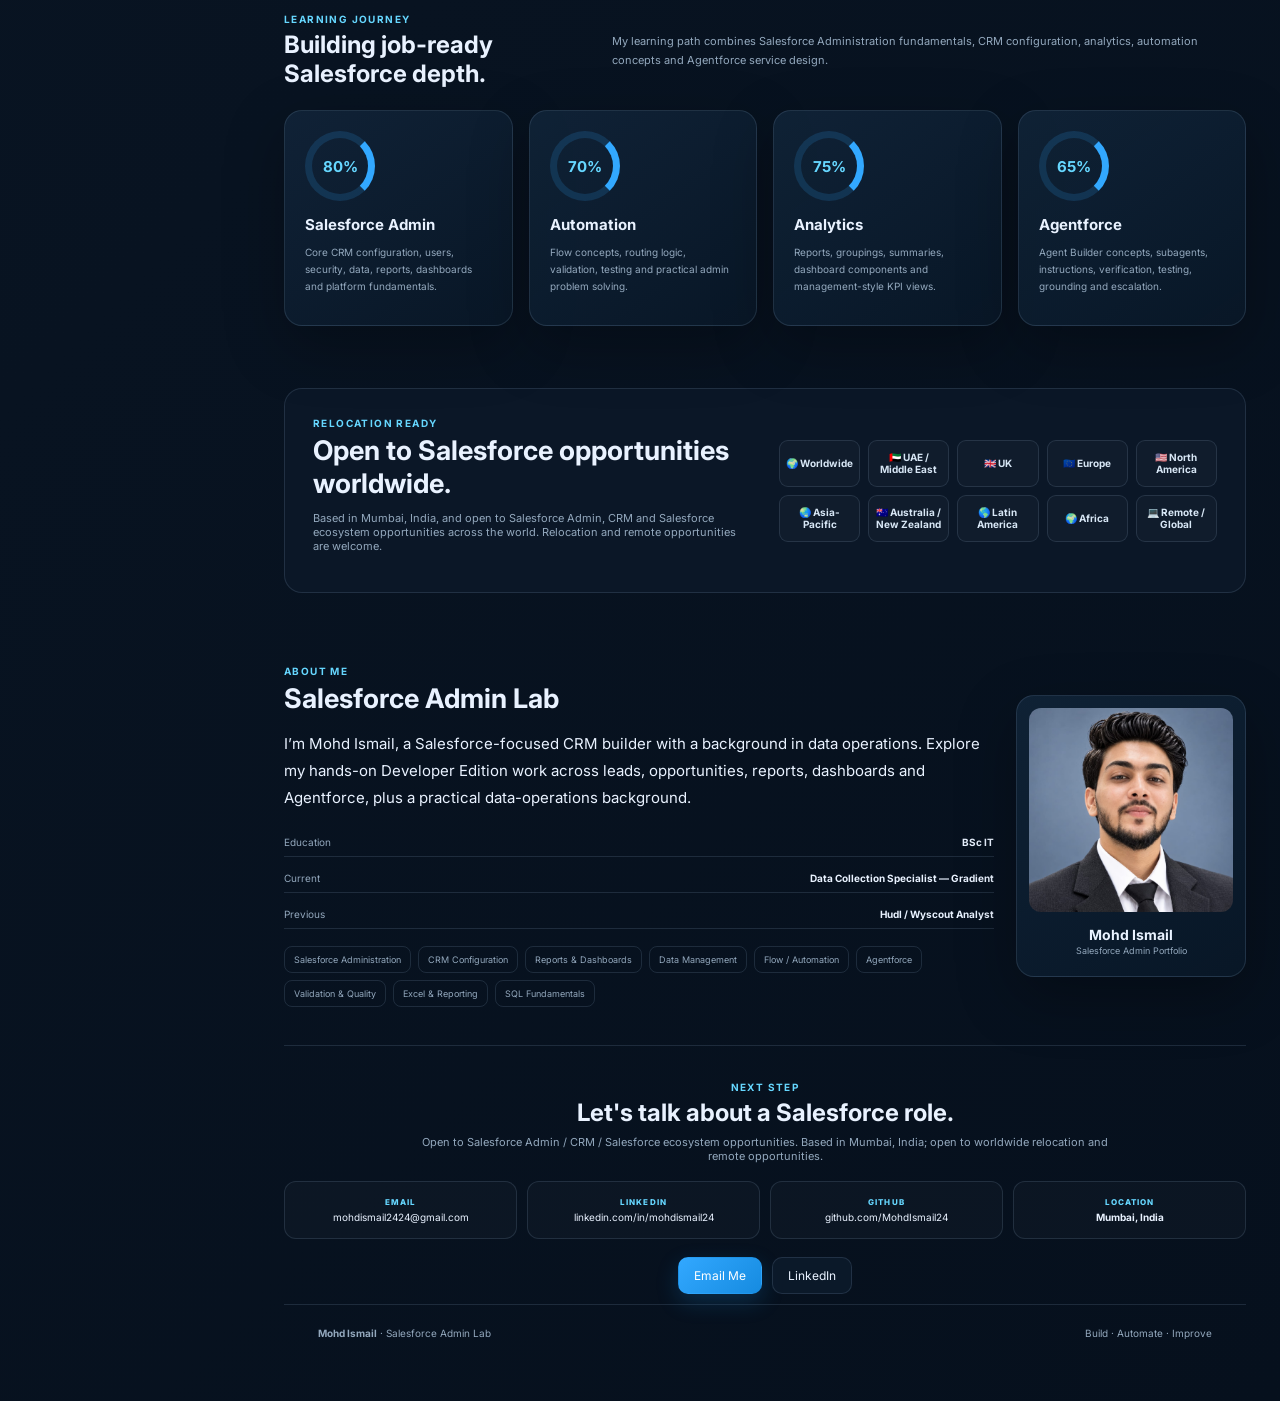
==== commit 33795e1f: "Use latest profile photo" ====
--- a/index.html
+++ b/index.html
@@ -34,7 +34,7 @@
 <div class="content" id="overview">
 <section class="hero card">
   <div class="hero-profile">
-    <div class="profile-wrap"><img src="PROFILE.WEBP" class="profile-img" alt="Mohd Ismail"></div>
+    <div class="profile-wrap"><img src="PROFILE1.WEBP" class="profile-img" alt="Mohd Ismail"></div>
     <div class="hero-copy-wrap">
       <div class="eyebrow">SALESFORCE ADMIN • CRM • ANALYTICS • AGENTFORCE</div>
       <h1>Building Salesforce solutions that are <em>clean, useful &amp; business-focused.</em></h1>
@@ -125,7 +125,7 @@
  <div class="journey-grid"><article class="card"><div class="ring"><strong>80%</strong></div><h3>Salesforce Admin</h3><p>Core CRM configuration, users, security, data, reports, dashboards and platform fundamentals.</p></article><article class="card"><div class="ring"><strong>70%</strong></div><h3>Automation</h3><p>Flow concepts, routing logic, validation, testing and practical admin problem solving.</p></article><article class="card"><div class="ring"><strong>75%</strong></div><h3>Analytics</h3><p>Reports, groupings, summaries, dashboard components and management-style KPI views.</p></article><article class="card"><div class="ring"><strong>65%</strong></div><h3>Agentforce</h3><p>Agent Builder concepts, subagents, instructions, verification, testing, grounding and escalation.</p></article></div>
 </section>
 <section id="relocation" class="section-block relocation-section"><div class="relocation-card"><div><div class="kicker">RELOCATION READY</div><h2>Open to Salesforce opportunities worldwide.</h2><p>Based in Mumbai, India, and open to Salesforce Admin, CRM and Salesforce ecosystem opportunities across the world. Relocation and remote opportunities are welcome.</p></div><div class="country-grid"><span>🌍 Worldwide</span><span>🇦🇪 UAE / Middle East</span><span>🇬🇧 UK</span><span>🇪🇺 Europe</span><span>🇺🇸 North America</span><span>🌏 Asia-Pacific</span><span>🇦🇺 Australia / New Zealand</span><span>🌎 Latin America</span><span>🌍 Africa</span><span>💻 Remote / Global</span></div></div></section>
-<section id="about" class="section-block about-section"><div class="about-grid"><div><div class="kicker">ABOUT ME</div><h2>Salesforce Admin Lab</h2><p class="about-lead">I’m Mohd Ismail, a Salesforce-focused CRM builder with a background in data operations. Explore my hands-on Developer Edition work across leads, opportunities, reports, dashboards and Agentforce, plus a practical data-operations background.</p><div class="about-list"><div><span>Education</span><b>BSc IT</b></div><div><span>Current</span><b>Data Collection Specialist — Gradient</b></div><div><span>Previous</span><b>Hudl / Wyscout Analyst</b></div></div><div class="skill-grid"><span>Salesforce Administration</span><span>CRM Configuration</span><span>Reports &amp; Dashboards</span><span>Data Management</span><span>Flow / Automation</span><span>Agentforce</span><span>Validation &amp; Quality</span><span>Excel &amp; Reporting</span><span>SQL Fundamentals</span></div></div><aside class="about-photo card"><img src="PROFILE.WEBP" alt="Mohd Ismail"><h3>Mohd Ismail</h3><p>Salesforce Admin Portfolio</p></aside></div></section>
+<section id="about" class="section-block about-section"><div class="about-grid"><div><div class="kicker">ABOUT ME</div><h2>Salesforce Admin Lab</h2><p class="about-lead">I’m Mohd Ismail, a Salesforce-focused CRM builder with a background in data operations. Explore my hands-on Developer Edition work across leads, opportunities, reports, dashboards and Agentforce, plus a practical data-operations background.</p><div class="about-list"><div><span>Education</span><b>BSc IT</b></div><div><span>Current</span><b>Data Collection Specialist — Gradient</b></div><div><span>Previous</span><b>Hudl / Wyscout Analyst</b></div></div><div class="skill-grid"><span>Salesforce Administration</span><span>CRM Configuration</span><span>Reports &amp; Dashboards</span><span>Data Management</span><span>Flow / Automation</span><span>Agentforce</span><span>Validation &amp; Quality</span><span>Excel &amp; Reporting</span><span>SQL Fundamentals</span></div></div><aside class="about-photo card"><img src="PROFILE1.WEBP" alt="Mohd Ismail"><h3>Mohd Ismail</h3><p>Salesforce Admin Portfolio</p></aside></div></section>
 <section id="contact" class="section-block contact-section"><div class="kicker">NEXT STEP</div><h2>Let's talk about a Salesforce role.</h2><p>Open to Salesforce Admin / CRM / Salesforce ecosystem opportunities. Based in Mumbai, India; open to worldwide relocation and remote opportunities.</p><div class="contact-grid"><div><span>EMAIL</span><a href="mailto:mohdismail2424@gmail.com">mohdismail2424@gmail.com</a></div><div><span>LINKEDIN</span><a href="https://www.linkedin.com/in/mohdismail24/" target="_blank" rel="noreferrer">linkedin.com/in/mohdismail24</a></div><div><span>GITHUB</span><a href="https://github.com/MohdIsmail24" target="_blank" rel="noreferrer">github.com/MohdIsmail24</a></div><div><span>LOCATION</span><b>Mumbai, India</b></div></div><div class="actions"><a class="btn primary" href="mailto:mohdismail2424@gmail.com">Email Me</a><a class="btn" href="https://www.linkedin.com/in/mohdismail24/" target="_blank" rel="noreferrer">LinkedIn</a></div></section>
 <footer><div><b>Mohd Ismail</b> · Salesforce Admin Lab</div><div>Build · Automate · Improve</div></footer>
 </div></main></div>
--- a/style.css
+++ b/style.css
@@ -65,7 +65,7 @@
 .lightbox-caption{position:absolute;bottom:18px;left:50%;transform:translateX(-50%);font-size:11px;color:#b9cce0;text-align:center;background:rgba(5,16,28,.78);padding:8px 14px;border-radius:999px;border:1px solid rgba(149,181,212,.16)}
 body.lightbox-open{overflow:hidden}
 .trailhead-no-photo{padding:24px;display:flex;align-items:center;gap:22px;min-height:250px}
-.trailhead-icon{width:92px;height:92px;border-radius:22px;display:grid;place-items:center;font-size:44px;background:linear-gradient(145deg,rgba(50,168,255,.16),rgba(154,124,255,.12));border:1px solid rgba(102,215,255,.2)}
+.trailhead-icon{width:48px;height:48px;border-radius:12px;display:grid;place-items:center;font-size:30px;background:linear-gradient(145deg,rgba(50,168,255,.16),rgba(154,124,255,.12));border:1px solid rgba(102,215,255,.2)}
 .trailhead-no-photo .trailhead-caption{border:0;padding:0;gap:10px}
 .trailhead-no-photo .trailhead-caption b{font-size:18px}
 .trailhead-no-photo .trailhead-caption span{max-width:520px}
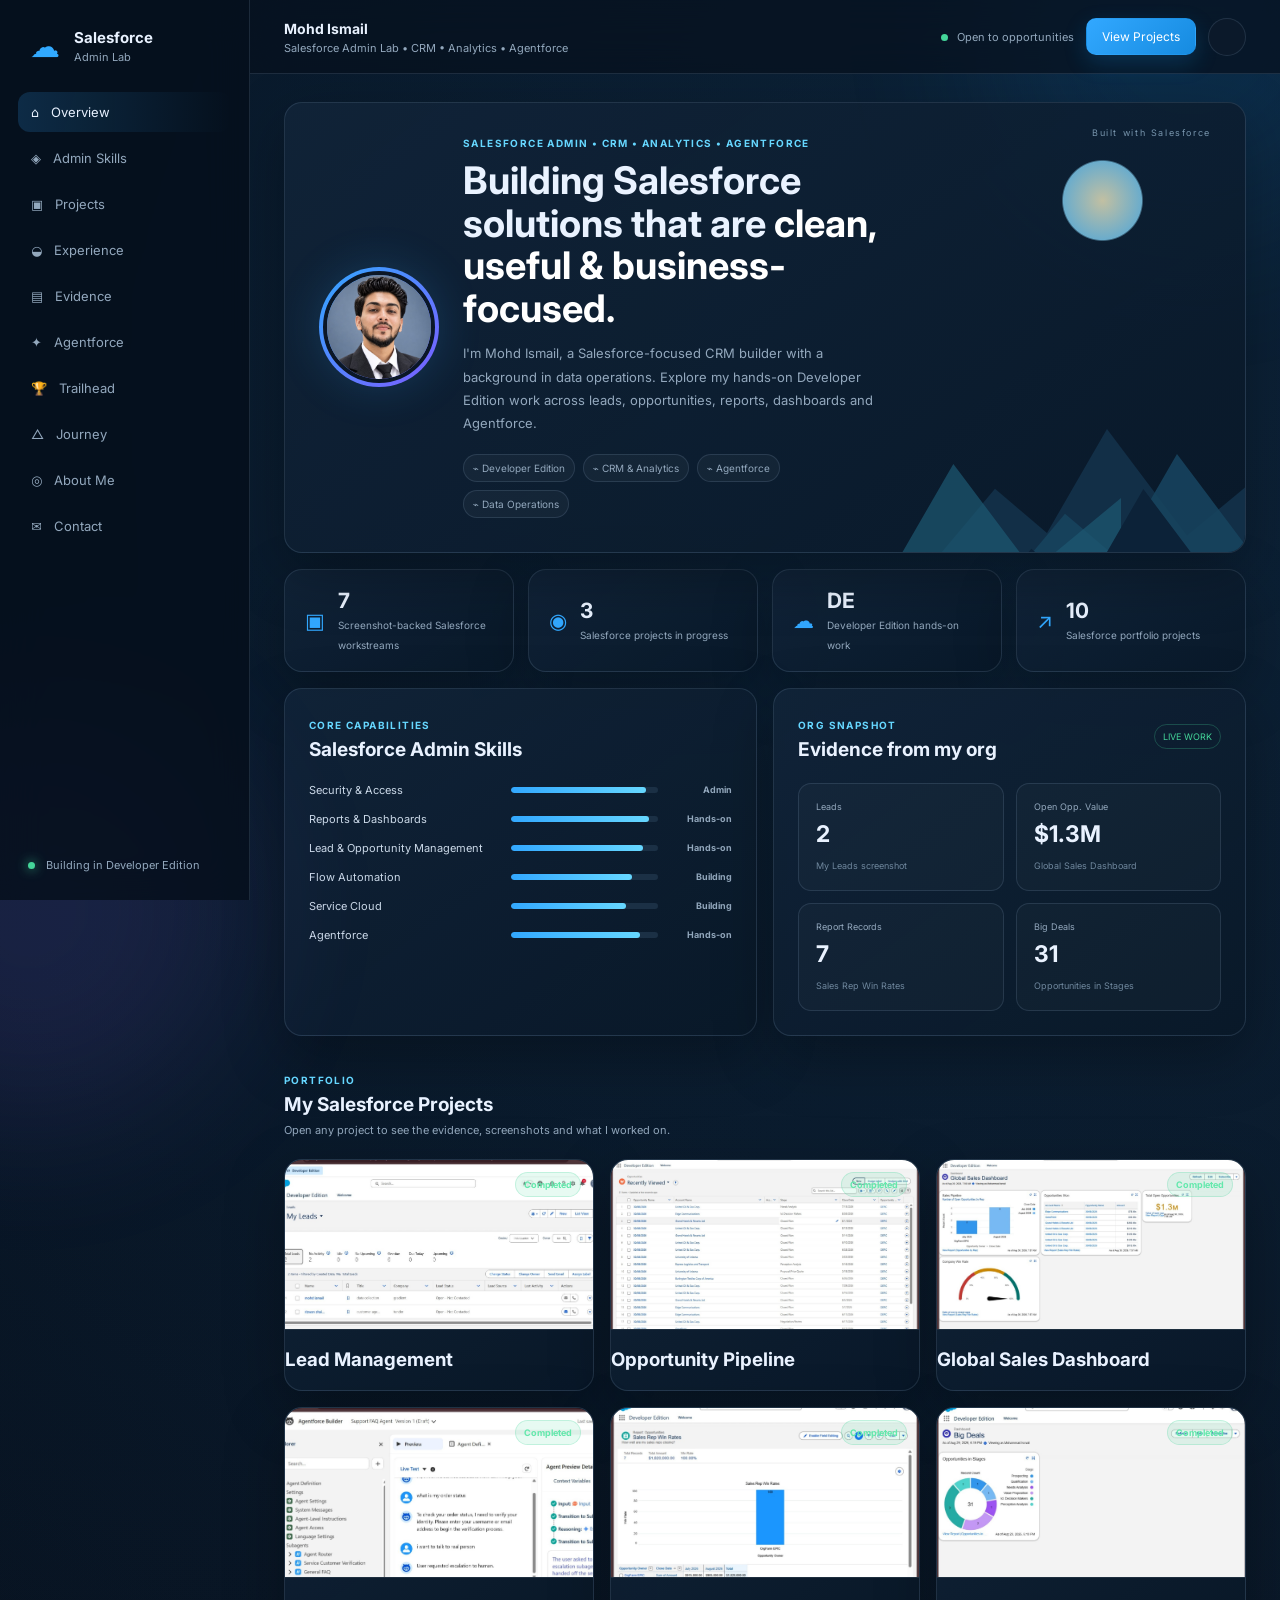
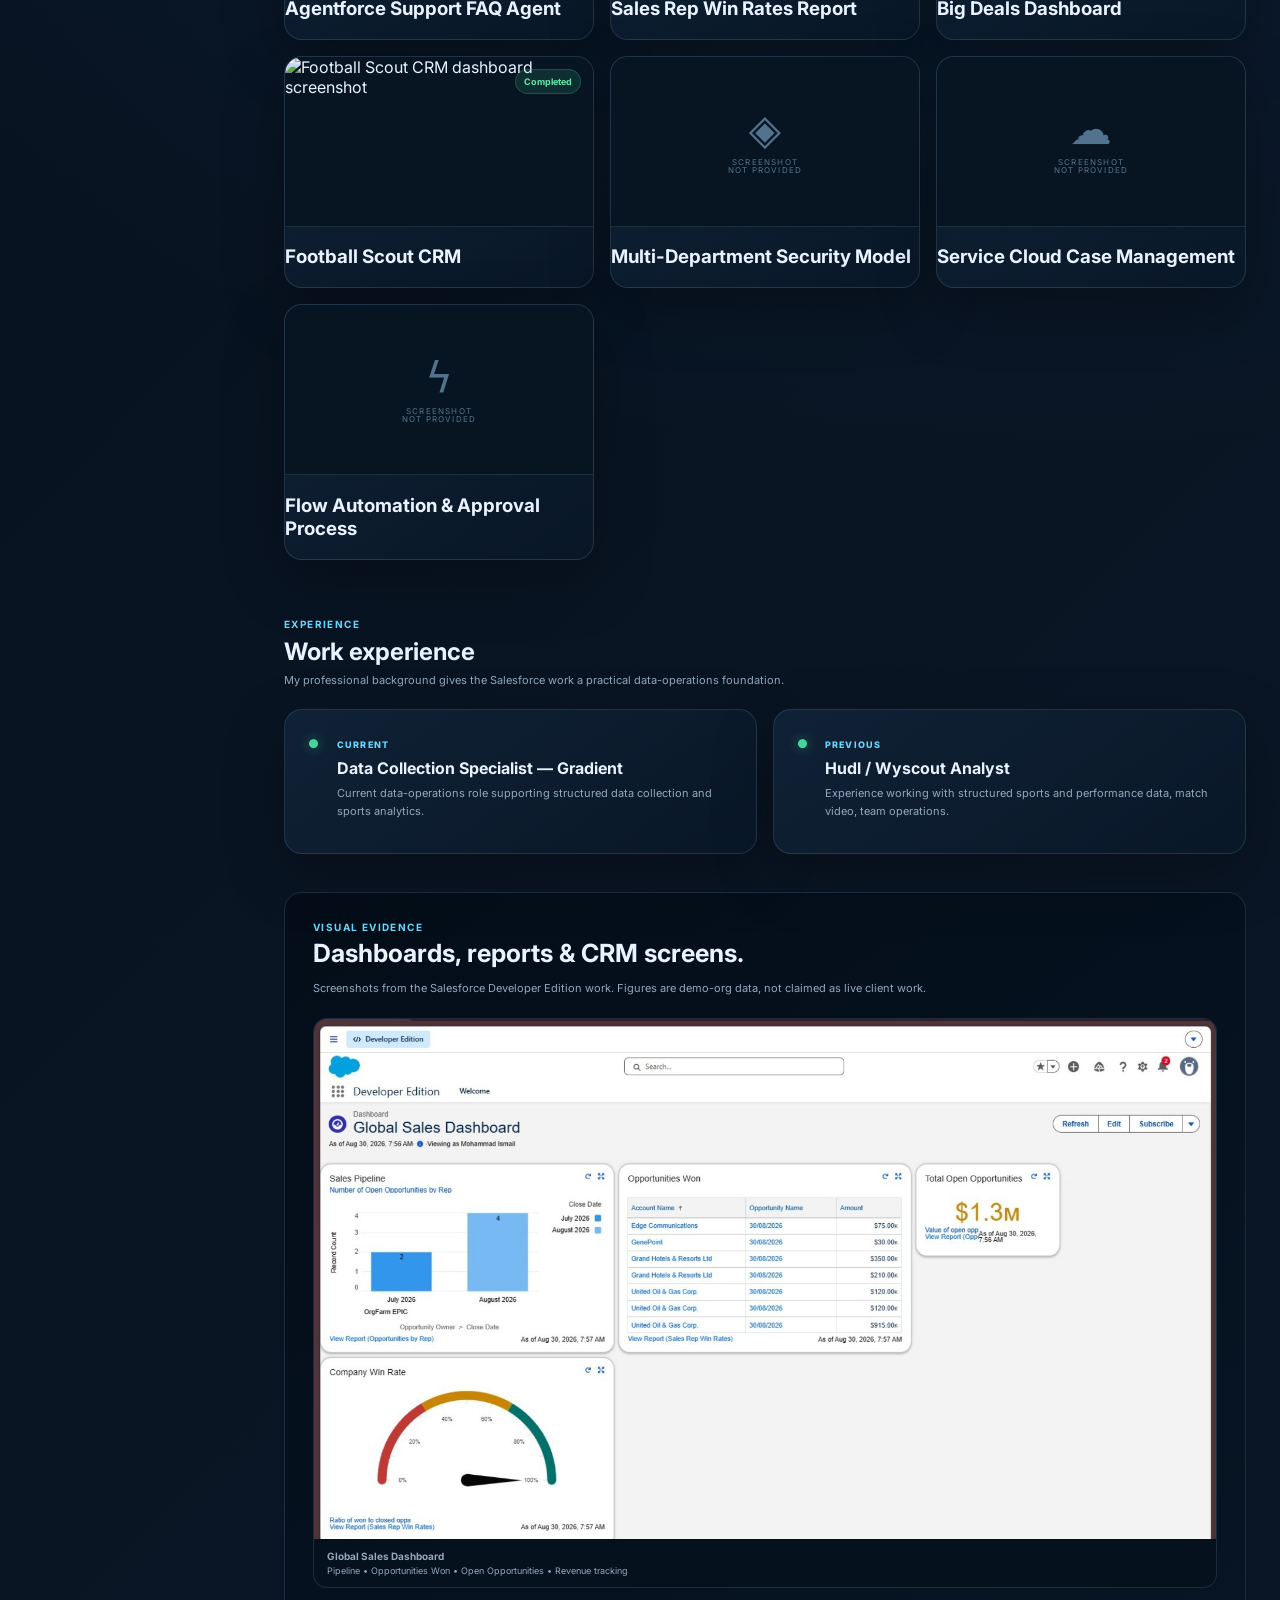
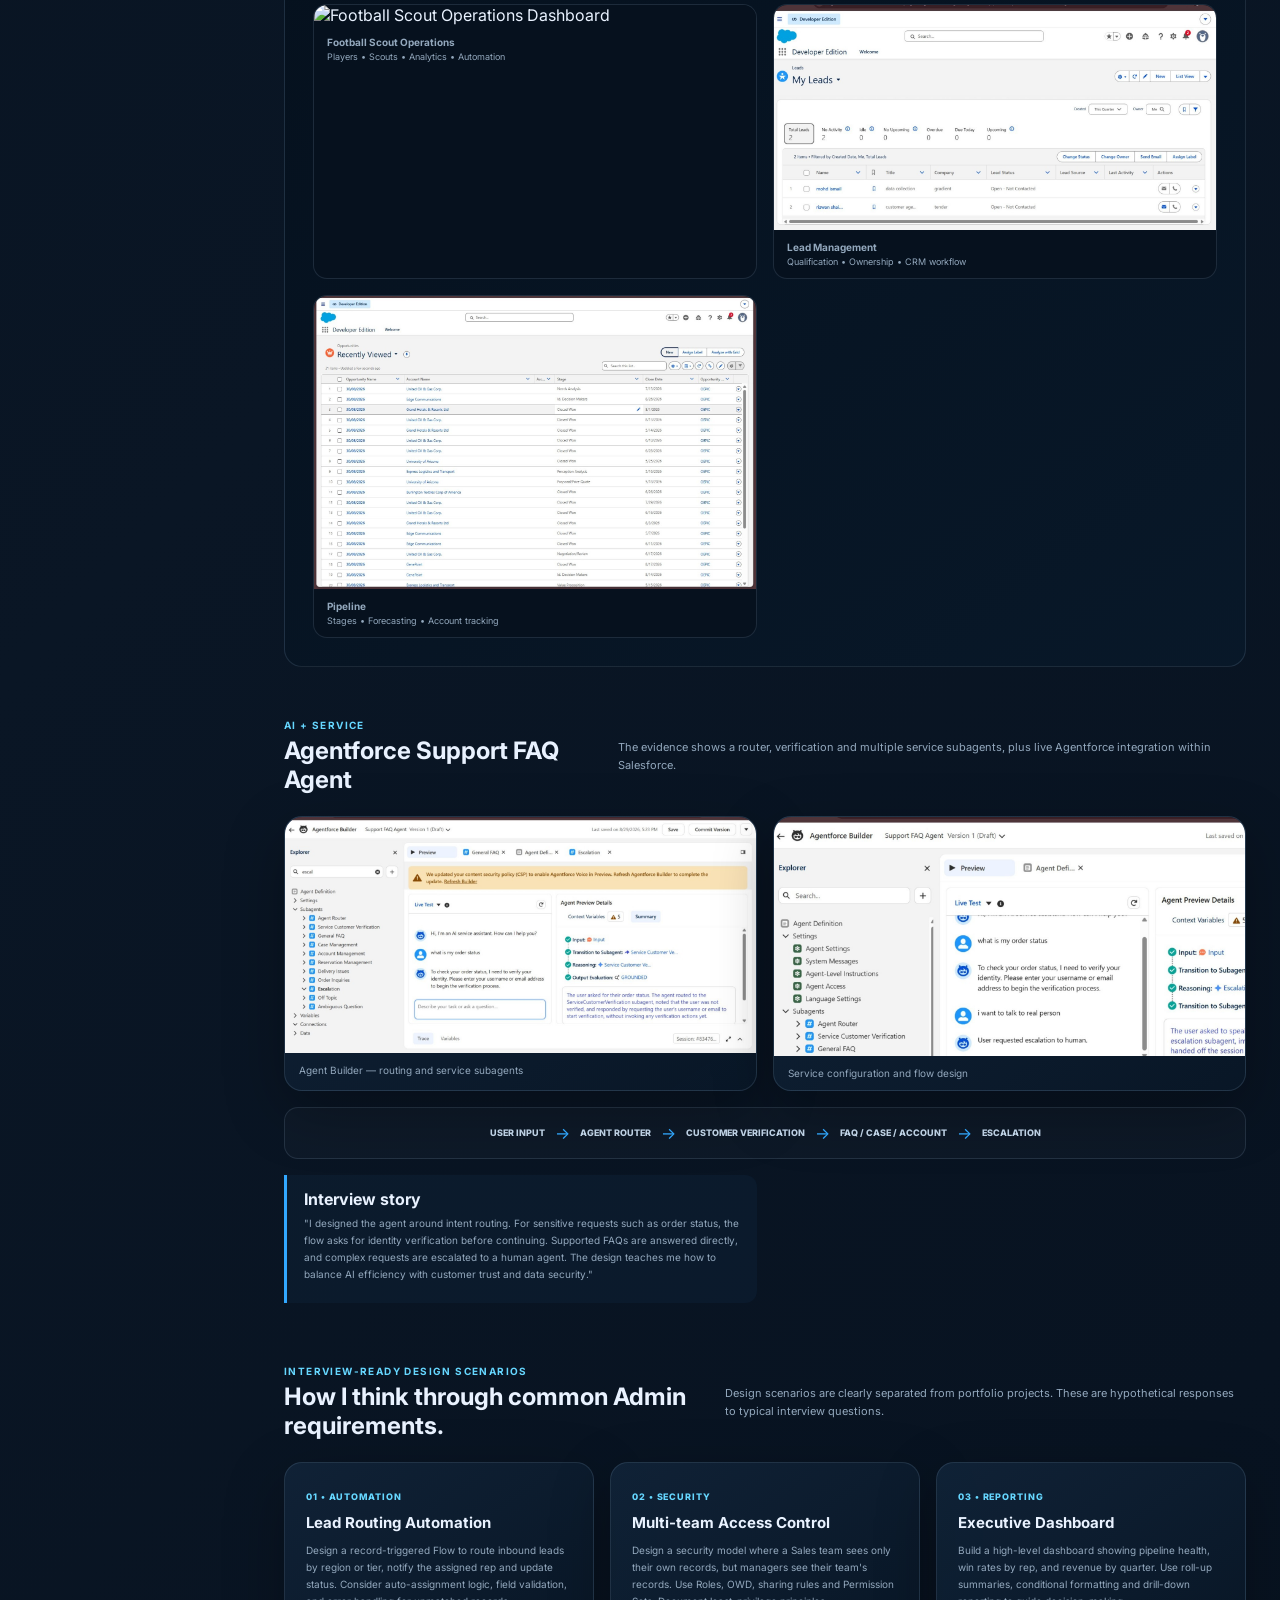
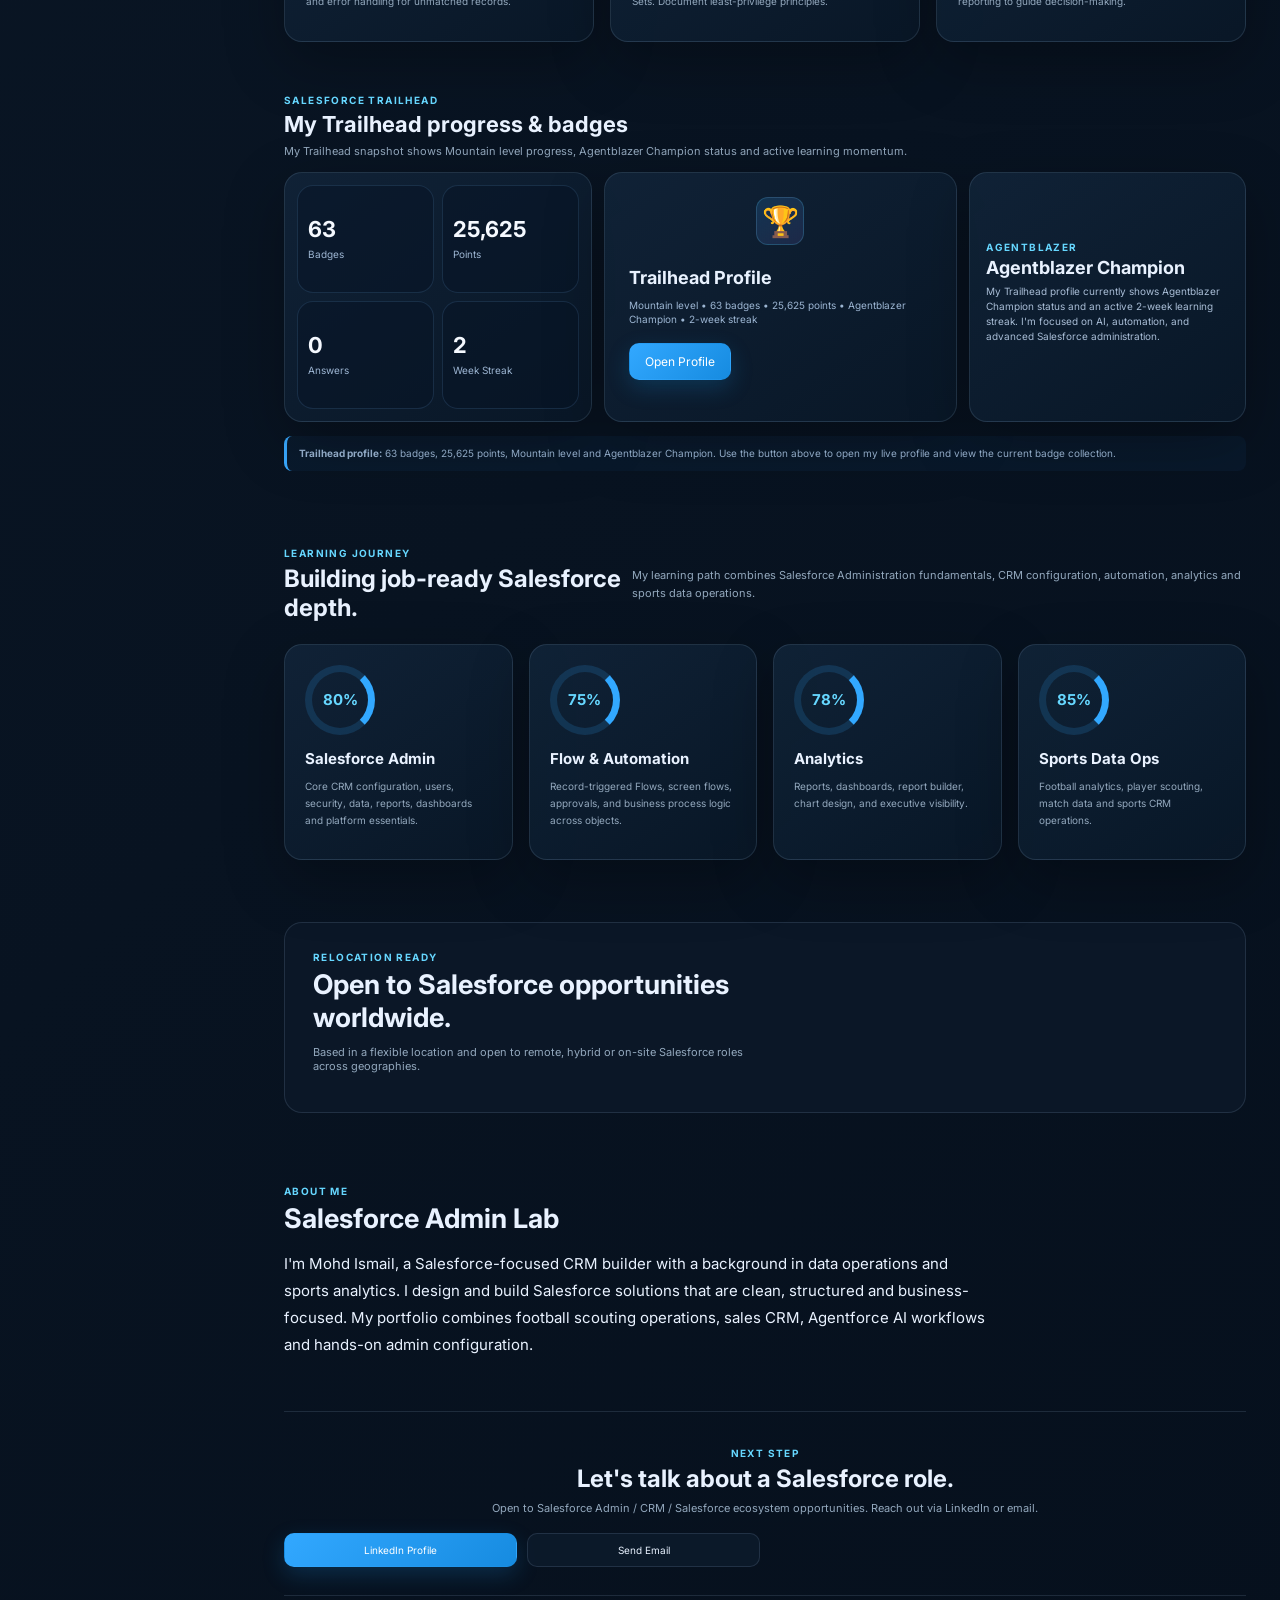
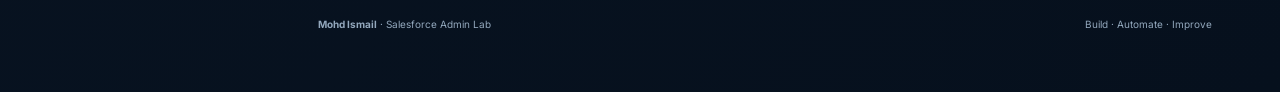
==== commit 789347b6: "Add Football Scout CRM project card to homepage grid and update stats" ====
--- a/index.html
+++ b/index.html
@@ -29,7 +29,7 @@
 <header class="topbar">
   <button class="menu-btn" id="menuBtn">☰</button>
   <div class="top-title"><b>Mohd Ismail</b><span>Salesforce Admin Lab • CRM • Analytics • Agentforce</span></div>
-  <div class="top-actions"><span class="status"><i></i> Open to opportunities</span><a href="#projects" class="btn primary">View Projects</a><button class="theme-btn" id="themeBtn" aria-label="Toggle theme">☼</button></div>
+  <div class="top-actions"><span class="status"><i></i> Open to opportunities</span><a href="#projects" class="btn primary">View Projects</a><button class="theme-btn" id="themeBtn" aria-label="Toggle theme"></button></div>
 </header>
 <div class="content" id="overview">
 <section class="hero card">
@@ -38,17 +38,17 @@
     <div class="hero-copy-wrap">
       <div class="eyebrow">SALESFORCE ADMIN • CRM • ANALYTICS • AGENTFORCE</div>
       <h1>Building Salesforce solutions that are <em>clean, useful &amp; business-focused.</em></h1>
-      <p>I’m Mohd Ismail, a Salesforce-focused CRM builder with a background in data operations. Explore my hands-on Developer Edition work across leads, opportunities, reports, dashboards and Agentforce, plus a practical data-operations background.</p>
+      <p>I'm Mohd Ismail, a Salesforce-focused CRM builder with a background in data operations. Explore my hands-on Developer Edition work across leads, opportunities, reports, dashboards and Agentforce.</p>
       <div class="hero-meta"><span>⌁ Developer Edition</span><span>⌁ CRM &amp; Analytics</span><span>⌁ Agentforce</span><span>⌁ Data Operations</span></div>
     </div>
   </div>
-  <div class="mountain-art"><div class="sun"></div><div class="mountain m1"></div><div class="mountain m2"></div><div class="mountain m3"></div><div class="mountain m4"></div><div class="hero-note">BUILD<br><b>• AUTOMATE • IMPROVE</b></div></div>
+  <div class="mountain-art"><div class="sun"></div><div class="mountain m1"></div><div class="mountain m2"></div><div class="mountain m3"></div><div class="mountain m4"></div><div class="hero-note">Built with Salesforce</div></div>
 </section>
 <section class="stats">
-  <div class="stat card"><span>▣</span><div><strong>6</strong><small>Screenshot-backed Salesforce workstreams</small></div></div>
+  <div class="stat card"><span>▣</span><div><strong>7</strong><small>Screenshot-backed Salesforce workstreams</small></div></div>
   <div class="stat card"><span>◉</span><div><strong>3</strong><small>Salesforce projects in progress</small></div></div>
   <div class="stat card"><span>☁</span><div><strong>DE</strong><small>Developer Edition hands-on work</small></div></div>
-  <div class="stat card"><span>↗</span><div><strong>9</strong><small>Salesforce portfolio projects</small></div></div>
+  <div class="stat card"><span>↗</span><div><strong>10</strong><small>Salesforce portfolio projects</small></div></div>
 </section>
 <section class="grid-two" id="skills">
   <section class="card panel"><div class="section-head"><div><span class="kicker">CORE CAPABILITIES</span><h2>Salesforce Admin Skills</h2></div></div>
@@ -69,42 +69,43 @@
   </section>
 </section>
 <section id="projects" class="projects-section">
-  <div class="section-head section-head-wide"><div><span class="kicker">PORTFOLIO</span><h2>My Salesforce Projects</h2><p>Open any project to see the evidence, screenshots and what I worked on.</p></div><div class="legend"><span class="legend-dot done"></span> Screenshot available <span class="legend-dot progress"></span> In progress</div></div>
+  <div class="section-head section-head-wide"><div><span class="kicker">PORTFOLIO</span><h2>My Salesforce Projects</h2><p>Open any project to see the evidence, screenshots and what I worked on.</p></div></div>
   <div class="project-grid">
-    <a class="project-card card" href="project.html?id=lead-management"><div class="project-image"><img src="leads-1.jpg" alt="Salesforce Leads screenshot"><span class="badge completed">Completed</span></div><div class="project-body"><div class="project-num">01</div><h3>Lead Management &amp; Follow-up</h3><p>Practical lead workspace with ownership, status, source, activity visibility and list-view filtering.</p><div class="chips"><span>Leads</span><span>List Views</span><span>CRM</span></div><span class="open-project">Open project ↗</span></div></a>
-    <a class="project-card card" href="project.html?id=opportunity-pipeline"><div class="project-image"><img src="opportunities-1.jpg" alt="Salesforce Opportunities screenshot"><span class="badge completed">Completed</span></div><div class="project-body"><div class="project-num">02</div><h3>Opportunity Pipeline</h3><p>Opportunity records across stages, accounts, close dates and sales ownership.</p><div class="chips"><span>Opportunities</span><span>Pipeline</span><span>Sales Cloud</span></div><span class="open-project">Open project ↗</span></div></a>
-    <a class="project-card card" href="project.html?id=global-sales-dashboard"><div class="project-image"><img src="dashboard-1.jpg" alt="Global Sales Dashboard screenshot"><span class="badge completed">Completed</span></div><div class="project-body"><div class="project-num">03</div><h3>Global Sales Dashboard</h3><p>Management-style dashboard combining pipeline, won opportunities, open value and win-rate reporting.</p><div class="chips"><span>Dashboards</span><span>Reports</span><span>Analytics</span></div><span class="open-project">Open project ↗</span></div></a>
-    <a class="project-card card" href="project.html?id=agentforce-support"><div class="project-image"><img src="agentforce-1.jpg" alt="Agentforce Builder screenshot"><span class="badge completed">Completed</span></div><div class="project-body"><div class="project-num">04</div><h3>Agentforce Support FAQ Agent</h3><p>Agentforce Builder setup with routing, customer verification, FAQ handling and human escalation.</p><div class="chips"><span>Agentforce</span><span>Routing</span><span>Grounding</span></div><span class="open-project">Open project ↗</span></div></a>
-    <a class="project-card card" href="project.html?id=sales-rep-win-rates"><div class="project-image"><img src="win-rate.jpg" alt="Sales Rep Win Rates report screenshot"><span class="badge completed">Completed</span></div><div class="project-body"><div class="project-num">05</div><h3>Sales Rep Win Rate Report</h3><p>Opportunity report grouped by owner and close date with summary metrics and win-rate visualization.</p><div class="chips"><span>Reports</span><span>Grouping</span><span>Win Rate</span></div><span class="open-project">Open project ↗</span></div></a>
-    <a class="project-card card" href="project.html?id=big-deals-dashboard"><div class="project-image"><img src="big-deals.jpg" alt="Big Deals dashboard screenshot"><span class="badge completed">Completed</span></div><div class="project-body"><div class="project-num">06</div><h3>Big Deals Dashboard</h3><p>Stage-based opportunity visualization for quickly understanding pipeline distribution.</p><div class="chips"><span>Dashboard</span><span>Stages</span><span>Pipeline</span></div><span class="open-project">Open project ↗</span></div></a>
-    <a class="project-card card in-progress" href="project.html?id=security-model"><div class="project-image no-image"><div class="progress-visual">◈<small>SCREENSHOT<br>NOT PROVIDED</small></div><span class="badge progress-badge">In Progress</span></div><div class="project-body"><div class="project-num">07</div><h3>Multi-Department Security Model</h3><p>Profiles, permission sets, role hierarchy, OWD and sharing rules designed for scalable access control.</p><div class="chips"><span>OWD</span><span>Roles</span><span>Sharing Rules</span></div><span class="open-project">Open project ↗</span></div></a>
-    <a class="project-card card in-progress" href="project.html?id=service-cloud"><div class="project-image no-image"><div class="progress-visual">☁<small>SCREENSHOT<br>NOT PROVIDED</small></div><span class="badge progress-badge">In Progress</span></div><div class="project-body"><div class="project-num">08</div><h3>Service Cloud Case Management</h3><p>Case lifecycle, queues, assignment, escalation and customer-support workflow configuration.</p><div class="chips"><span>Cases</span><span>Queues</span><span>Escalation</span></div><span class="open-project">Open project ↗</span></div></a>
-    <a class="project-card card in-progress" href="project.html?id=flow-automation"><div class="project-image no-image"><div class="progress-visual">ϟ<small>SCREENSHOT<br>NOT PROVIDED</small></div><span class="badge progress-badge">In Progress</span></div><div class="project-body"><div class="project-num">09</div><h3>Flow Automation &amp; Approval Process</h3><p>Record-triggered and screen-flow automation with approvals, notifications and business rules.</p><div class="chips"><span>Flow</span><span>Approval</span><span>Automation</span></div><span class="open-project">Open project ↗</span></div></a>
+    <a class="project-card card" href="project.html?id=lead-management"><div class="project-image"><img src="leads-1.jpg" alt="Salesforce Leads screenshot"><span class="badge completed">Completed</span></div><div class="project-title"><h3>Lead Management</h3></div></a>
+    <a class="project-card card" href="project.html?id=opportunity-pipeline"><div class="project-image"><img src="opportunities-1.jpg" alt="Salesforce Opportunities screenshot"><span class="badge completed">Completed</span></div><div class="project-title"><h3>Opportunity Pipeline</h3></div></a>
+    <a class="project-card card" href="project.html?id=global-sales-dashboard"><div class="project-image"><img src="dashboard-1.jpg" alt="Global Sales Dashboard screenshot"><span class="badge completed">Completed</span></div><div class="project-title"><h3>Global Sales Dashboard</h3></div></a>
+    <a class="project-card card" href="project.html?id=agentforce-support"><div class="project-image"><img src="agentforce-1.jpg" alt="Agentforce Builder screenshot"><span class="badge completed">Completed</span></div><div class="project-title"><h3>Agentforce Support FAQ Agent</h3></div></a>
+    <a class="project-card card" href="project.html?id=sales-rep-win-rates"><div class="project-image"><img src="win-rate.jpg" alt="Sales Rep Win Rates report screenshot"><span class="badge completed">Completed</span></div><div class="project-title"><h3>Sales Rep Win Rates Report</h3></div></a>
+    <a class="project-card card" href="project.html?id=big-deals-dashboard"><div class="project-image"><img src="big-deals.jpg" alt="Big Deals dashboard screenshot"><span class="badge completed">Completed</span></div><div class="project-title"><h3>Big Deals Dashboard</h3></div></a>
+    <a class="project-card card" href="project.html?id=football-scout-crm"><div class="project-image"><img src="football-scout-dashboard.png" alt="Football Scout CRM dashboard screenshot"><span class="badge completed">Completed</span></div><div class="project-title"><h3>Football Scout CRM</h3></div></a>
+    <a class="project-card card in-progress" href="project.html?id=security-model"><div class="project-image no-image"><div class="progress-visual">◈<small>SCREENSHOT<br>NOT PROVIDED</small></div></div><div class="project-title"><h3>Multi-Department Security Model</h3></div></a>
+    <a class="project-card card in-progress" href="project.html?id=service-cloud"><div class="project-image no-image"><div class="progress-visual">☁<small>SCREENSHOT<br>NOT PROVIDED</small></div></div><div class="project-title"><h3>Service Cloud Case Management</h3></div></a>
+    <a class="project-card card in-progress" href="project.html?id=flow-automation"><div class="project-image no-image"><div class="progress-visual">ϟ<small>SCREENSHOT<br>NOT PROVIDED</small></div></div><div class="project-title"><h3>Flow Automation &amp; Approval Process</h3></div></a>
   </div>
 </section>
 <section id="experience" class="section-block">
  <div class="section-head section-head-wide"><div><span class="kicker">EXPERIENCE</span><h2>Work experience</h2><p>My professional background gives the Salesforce work a practical data-operations foundation.</p></div></div>
  <div class="experience-grid">
-  <article class="experience-card card"><div class="experience-dot">●</div><div><span class="experience-label">CURRENT</span><h3>Data Collection Specialist — Gradient</h3><p>Current data-operations role focused on structured information workflows, accuracy, validation, quality review and consistent data handling.</p><div class="chips"><span>Data Operations</span><span>Quality</span><span>Validation</span><span>Structured Workflows</span></div></div></article>
-  <article class="experience-card card"><div class="experience-dot">●</div><div><span class="experience-label">PREVIOUS</span><h3>Hudl / Wyscout Analyst</h3><p>Experience working with structured sports data, tagging workflows, review processes and analytical information—transferable to CRM data quality, reporting and operational discipline.</p><div class="chips"><span>Data Analysis</span><span>Tagging</span><span>Quality Review</span><span>Reporting</span></div></div></article>
+  <article class="experience-card card"><div class="experience-dot">●</div><div><span class="experience-label">CURRENT</span><h3>Data Collection Specialist — Gradient</h3><p>Current data-operations role supporting structured data collection and sports analytics.</p></div></article>
+  <article class="experience-card card"><div class="experience-dot">●</div><div><span class="experience-label">PREVIOUS</span><h3>Hudl / Wyscout Analyst</h3><p>Experience working with structured sports and performance data, match video, team operations.</p></div></article>
  </div>
 </section>
 <section id="evidence" class="section-block dark-block">
- <div class="kicker">VISUAL EVIDENCE</div><h2>Dashboards, reports &amp; CRM screens.</h2><p class="lead">Screenshots from the Salesforce Developer Edition work. Figures are demo-org data, not claimed production business results.</p>
- <div class="gallery"><figure class="wide"><img src="dashboard-1.jpg" alt="Global Sales Dashboard"><figcaption><b>Global Sales Dashboard</b><span>Pipeline • Opportunities Won • Open Opportunities • Company Win Rate</span></figcaption></figure><figure><img src="big-deals.jpg" alt="Big Deals dashboard"><figcaption><b>Big Deals</b><span>Opportunity distribution by stage</span></figcaption></figure><figure><img src="win-rate.jpg" alt="Sales Rep Win Rates report"><figcaption><b>Sales Rep Win Rates</b><span>Grouped opportunity performance</span></figcaption></figure><figure class="wide"><img src="opportunities-1.jpg" alt="Opportunity list view"><figcaption><b>Opportunity Management</b><span>Stage • Account • Close Date • Owner views</span></figcaption></figure><figure class="wide"><img src="leads-1.jpg" alt="Lead list view"><figcaption><b>Lead Workspace</b><span>Lead status • source • owner • activity visibility</span></figcaption></figure></div>
+ <div class="kicker">VISUAL EVIDENCE</div><h2>Dashboards, reports &amp; CRM screens.</h2><p class="lead">Screenshots from the Salesforce Developer Edition work. Figures are demo-org data, not claimed as live client work.</p>
+ <div class="gallery"><figure class="wide"><img src="dashboard-1.jpg" alt="Global Sales Dashboard"><figcaption><b>Global Sales Dashboard</b><span>Pipeline • Opportunities Won • Open Opportunities • Revenue tracking</span></figcaption></figure><figure><img src="football-scout-dashboard.png" alt="Football Scout Operations Dashboard"><figcaption><b>Football Scout Operations</b><span>Players • Scouts • Analytics • Automation</span></figcaption></figure><figure><img src="leads-1.jpg" alt="Lead Management"><figcaption><b>Lead Management</b><span>Qualification • Ownership • CRM workflow</span></figcaption></figure><figure><img src="opportunities-1.jpg" alt="Opportunity Pipeline"><figcaption><b>Pipeline</b><span>Stages • Forecasting • Account tracking</span></figcaption></figure></div>
 </section>
 <section id="agentforce" class="section-block">
- <div class="section-head"><div><div class="kicker">AI + SERVICE</div><h2>Agentforce Support FAQ Agent</h2></div><p>The evidence shows a router, verification and multiple service subagents, plus live testing and trace information.</p></div>
- <div class="agent-layout"><div class="agent-shot card"><img src="agentforce-2.jpg" alt="Agentforce Builder with subagents"><span>Agent Builder — routing and service subagents</span></div><div class="agent-shot card"><img src="agentforce-1.jpg" alt="Agentforce live test"><span>Live Test — verification and escalation behavior</span></div></div>
+ <div class="section-head"><div><div class="kicker">AI + SERVICE</div><h2>Agentforce Support FAQ Agent</h2></div><p>The evidence shows a router, verification and multiple service subagents, plus live Agentforce integration within Salesforce.</p></div>
+ <div class="agent-layout"><div class="agent-shot card"><img src="agentforce-2.jpg" alt="Agentforce Builder with subagents"><span>Agent Builder — routing and service subagents</span></div><div class="agent-shot card"><img src="agentforce-1.jpg" alt="Agentforce configuration"><span>Service configuration and flow design</span></div></div>
  <div class="flow"><span>USER INPUT</span><i>→</i><span>AGENT ROUTER</span><i>→</i><span>CUSTOMER VERIFICATION</span><i>→</i><span>FAQ / CASE / ACCOUNT</span><i>→</i><span>ESCALATION</span></div>
- <div class="interview"><div><b>Interview story</b><p>“I designed the agent around intent routing. For sensitive requests such as order status, the flow asks for identity verification before continuing. If the customer asks for a person, the conversation can move to an escalation path.”</p></div><div><b>What to explain</b><p>Topics, subagents, instructions, access, grounding, test prompts, trace reasoning and safe escalation.</p></div></div>
+ <div class="interview"><div><b>Interview story</b><p>"I designed the agent around intent routing. For sensitive requests such as order status, the flow asks for identity verification before continuing. Supported FAQs are answered directly, and complex requests are escalated to a human agent. The design teaches me how to balance AI efficiency with customer trust and data security."</p></div></div>
 </section>
 <section id="scenarios" class="section-block scenario-section">
- <div class="section-head"><div><div class="kicker">INTERVIEW-READY DESIGN SCENARIOS</div><h2>How I think through common Admin requirements.</h2></div><p>Design scenarios are clearly separated from the hands-on evidence above.</p></div>
- <div class="scenario-grid"><article class="card"><span>01 • AUTOMATION</span><h3>Lead Routing Automation</h3><p>Design a record-triggered Flow to route inbound leads by region or tier, notify the assigned rep and provide a fallback for unmatched conditions.</p><b>Interview focus:</b> Flow entry criteria, Decision elements, assignment, fault handling and testing.</article><article class="card"><span>02 • SECURITY</span><h3>Multi-Department Security Model</h3><p>Design access for Sales, Support and Finance using baseline profiles, permission sets, role hierarchy, sharing and field-level security.</p><b>Interview focus:</b> OWD → roles → sharing → permissions → FLS, with least-privilege thinking.</article><article class="card"><span>03 • REPORTING</span><h3>Sales Performance Reporting</h3><p>Design a leadership dashboard around pipeline health, win rate and rep performance, starting from trusted source reports.</p><b>Interview focus:</b> Report type, filters, groupings, summaries, dashboard components and refresh needs.</article></div>
+ <div class="section-head"><div><div class="kicker">INTERVIEW-READY DESIGN SCENARIOS</div><h2>How I think through common Admin requirements.</h2></div><p>Design scenarios are clearly separated from portfolio projects. These are hypothetical responses to typical interview questions.</p></div>
+ <div class="scenario-grid"><article class="card"><span>01 • AUTOMATION</span><h3>Lead Routing Automation</h3><p>Design a record-triggered Flow to route inbound leads by region or tier, notify the assigned rep and update status. Consider auto-assignment logic, field validation, and error handling for unmatched records.</p></article><article class="card"><span>02 • SECURITY</span><h3>Multi-team Access Control</h3><p>Design a security model where a Sales team sees only their own records, but managers see their team's records. Use Roles, OWD, sharing rules and Permission Sets. Document least-privilege principles.</p></article><article class="card"><span>03 • REPORTING</span><h3>Executive Dashboard</h3><p>Build a high-level dashboard showing pipeline health, win rates by rep, and revenue by quarter. Use roll-up summaries, conditional formatting and drill-down reporting to guide decision-making.</p></article></div>
 </section>
 <section id="trailhead" class="section-block trailhead-section">
- <div class="section-head section-head-wide"><div><div class="kicker">SALESFORCE TRAILHEAD</div><h2>My Trailhead progress &amp; badges</h2><p>My Trailhead snapshot shows Mountain level progress, Agentblazer Champion status and my current learning streak.</p></div><a class="btn primary" href="https://www.salesforce.com/trailblazer/mohd-ismail24" target="_blank" rel="noreferrer">View Live Profile ↗</a></div>
+ <div class="section-head section-head-wide"><div><div class="kicker">SALESFORCE TRAILHEAD</div><h2>My Trailhead progress &amp; badges</h2><p>My Trailhead snapshot shows Mountain level progress, Agentblazer Champion status and active learning momentum.</p></div></div>
  <div class="trailhead-grid">
    <div class="trailhead-stats card">
      <div class="trail-stat"><strong>63</strong><span>Badges</span></div>
@@ -114,19 +115,19 @@
    </div>
    <div class="trailhead-profile card trailhead-no-photo">
      <div class="trailhead-icon">🏆</div>
-    <div class="trailhead-caption"><b>Trailhead Profile</b><span>Mountain level • 63 badges • 25,625 points • Agentblazer Champion • 2-week streak</span><a class="btn primary" href="https://www.salesforce.com/trailblazer/mohd-ismail24" target="_blank" rel="noreferrer">View Live Profile ↗</a></div>
+    <div class="trailhead-caption"><b>Trailhead Profile</b><span>Mountain level • 63 badges • 25,625 points • Agentblazer Champion • 2-week streak</span><a class="btn primary" href="https://www.salesforce.com/trailblazer/mohd-ismail24" target="_blank">Open Profile</a></div>
    </div>
-  <div class="agentblazer-card card"><span class="kicker">AGENTBLAZER</span><h3>Agentblazer Champion</h3><p>My Trailhead profile currently shows Agentblazer Champion status and an active 2-week learning streak.</p><div class="chips"><span>Agentblazer</span><span>Trailhead</span><span>Continuous Learning</span></div><a href="https://www.salesforce.com/trailblazer/mohd-ismail24" target="_blank" rel="noreferrer">View Live Profile ↗</a></div>
+  <div class="agentblazer-card card"><span class="kicker">AGENTBLAZER</span><h3>Agentblazer Champion</h3><p>My Trailhead profile currently shows Agentblazer Champion status and an active 2-week learning streak. I'm focused on AI, automation, and advanced Salesforce administration.</p></div>
  </div>
  <div class="badge-note"><b>Trailhead profile:</b> 63 badges, 25,625 points, Mountain level and Agentblazer Champion. Use the button above to open my live profile and view the current badge collection.</div>
 </section>
 <section id="journey" class="section-block journey-section">
- <div class="section-head"><div><div class="kicker">LEARNING JOURNEY</div><h2>Building job-ready Salesforce depth.</h2></div><p>My learning path combines Salesforce Administration fundamentals, CRM configuration, analytics, automation concepts and Agentforce service design.</p></div>
- <div class="journey-grid"><article class="card"><div class="ring"><strong>80%</strong></div><h3>Salesforce Admin</h3><p>Core CRM configuration, users, security, data, reports, dashboards and platform fundamentals.</p></article><article class="card"><div class="ring"><strong>70%</strong></div><h3>Automation</h3><p>Flow concepts, routing logic, validation, testing and practical admin problem solving.</p></article><article class="card"><div class="ring"><strong>75%</strong></div><h3>Analytics</h3><p>Reports, groupings, summaries, dashboard components and management-style KPI views.</p></article><article class="card"><div class="ring"><strong>65%</strong></div><h3>Agentforce</h3><p>Agent Builder concepts, subagents, instructions, verification, testing, grounding and escalation.</p></article></div>
+ <div class="section-head"><div><div class="kicker">LEARNING JOURNEY</div><h2>Building job-ready Salesforce depth.</h2></div><p>My learning path combines Salesforce Administration fundamentals, CRM configuration, automation, analytics and sports data operations.</p></div>
+ <div class="journey-grid"><article class="card"><div class="ring"><strong>80%</strong></div><h3>Salesforce Admin</h3><p>Core CRM configuration, users, security, data, reports, dashboards and platform essentials.</p></article><article class="card"><div class="ring"><strong>75%</strong></div><h3>Flow &amp; Automation</h3><p>Record-triggered Flows, screen flows, approvals, and business process logic across objects.</p></article><article class="card"><div class="ring"><strong>78%</strong></div><h3>Analytics</h3><p>Reports, dashboards, report builder, chart design, and executive visibility.</p></article><article class="card"><div class="ring"><strong>85%</strong></div><h3>Sports Data Ops</h3><p>Football analytics, player scouting, match data and sports CRM operations.</p></article></div>
 </section>
-<section id="relocation" class="section-block relocation-section"><div class="relocation-card"><div><div class="kicker">RELOCATION READY</div><h2>Open to Salesforce opportunities worldwide.</h2><p>Based in Mumbai, India, and open to Salesforce Admin, CRM and Salesforce ecosystem opportunities across the world. Relocation and remote opportunities are welcome.</p></div><div class="country-grid"><span>🌍 Worldwide</span><span>🇦🇪 UAE / Middle East</span><span>🇬🇧 UK</span><span>🇪🇺 Europe</span><span>🇺🇸 North America</span><span>🌏 Asia-Pacific</span><span>🇦🇺 Australia / New Zealand</span><span>🌎 Latin America</span><span>🌍 Africa</span><span>💻 Remote / Global</span></div></div></section>
-<section id="about" class="section-block about-section"><div class="about-grid"><div><div class="kicker">ABOUT ME</div><h2>Salesforce Admin Lab</h2><p class="about-lead">I’m Mohd Ismail, a Salesforce-focused CRM builder with a background in data operations. Explore my hands-on Developer Edition work across leads, opportunities, reports, dashboards and Agentforce, plus a practical data-operations background.</p><div class="about-list"><div><span>Education</span><b>BSc IT</b></div><div><span>Current</span><b>Data Collection Specialist — Gradient</b></div><div><span>Previous</span><b>Hudl / Wyscout Analyst</b></div></div><div class="skill-grid"><span>Salesforce Administration</span><span>CRM Configuration</span><span>Reports &amp; Dashboards</span><span>Data Management</span><span>Flow / Automation</span><span>Agentforce</span><span>Validation &amp; Quality</span><span>Excel &amp; Reporting</span><span>SQL Fundamentals</span></div></div><aside class="about-photo card"><img src="PROFILE1.WEBP" alt="Mohd Ismail"><h3>Mohd Ismail</h3><p>Salesforce Admin Portfolio</p></aside></div></section>
-<section id="contact" class="section-block contact-section"><div class="kicker">NEXT STEP</div><h2>Let's talk about a Salesforce role.</h2><p>Open to Salesforce Admin / CRM / Salesforce ecosystem opportunities. Based in Mumbai, India; open to worldwide relocation and remote opportunities.</p><div class="contact-grid"><div><span>EMAIL</span><a href="mailto:mohdismail2424@gmail.com">mohdismail2424@gmail.com</a></div><div><span>LINKEDIN</span><a href="https://www.linkedin.com/in/mohdismail24/" target="_blank" rel="noreferrer">linkedin.com/in/mohdismail24</a></div><div><span>GITHUB</span><a href="https://github.com/MohdIsmail24" target="_blank" rel="noreferrer">github.com/MohdIsmail24</a></div><div><span>LOCATION</span><b>Mumbai, India</b></div></div><div class="actions"><a class="btn primary" href="mailto:mohdismail2424@gmail.com">Email Me</a><a class="btn" href="https://www.linkedin.com/in/mohdismail24/" target="_blank" rel="noreferrer">LinkedIn</a></div></section>
+<section id="relocation" class="section-block relocation-section"><div class="relocation-card"><div><div class="kicker">RELOCATION READY</div><h2>Open to Salesforce opportunities worldwide.</h2><p>Based in a flexible location and open to remote, hybrid or on-site Salesforce roles across geographies.</p></div></div></section>
+<section id="about" class="section-block about-section"><div class="about-grid"><div><div class="kicker">ABOUT ME</div><h2>Salesforce Admin Lab</h2><p class="about-lead">I'm Mohd Ismail, a Salesforce-focused CRM builder with a background in data operations and sports analytics. I design and build Salesforce solutions that are clean, structured and business-focused. My portfolio combines football scouting operations, sales CRM, Agentforce AI workflows and hands-on admin configuration.</p></div></div></section>
+<section id="contact" class="section-block contact-section"><div class="kicker">NEXT STEP</div><h2>Let's talk about a Salesforce role.</h2><p>Open to Salesforce Admin / CRM / Salesforce ecosystem opportunities. Reach out via LinkedIn or email.</p><div class="contact-grid"><a class="btn primary" href="https://linkedin.com/in/mohdismail24" target="_blank">LinkedIn Profile</a><a class="btn secondary" href="mailto:your-email@example.com">Send Email</a></div></section>
 <footer><div><b>Mohd Ismail</b> · Salesforce Admin Lab</div><div>Build · Automate · Improve</div></footer>
 </div></main></div>
 <script src="script.js"></script>
--- a/style.css
+++ b/style.css
@@ -31,6 +31,7 @@
 @media(max-width:1100px){.experience-grid{grid-template-columns:1fr}.scenario-grid{grid-template-columns:1fr 1fr}.journey-grid{grid-template-columns:1fr 1fr}.country-grid{grid-template-columns:repeat(4,1fr)}.about-grid{grid-template-columns:1fr 200px}}
 @media(max-width:760px){.section-block{padding-left:0;padding-right:0}.gallery{grid-template-columns:1fr}.gallery figure.wide{grid-column:auto}.agent-layout,.interview,.scenario-grid,.experience-grid,.about-grid{grid-template-columns:1fr}.relocation-card{grid-template-columns:1fr}.journey-grid{grid-template-columns:1fr 1fr}.country-grid,.contact-grid{grid-template-columns:1fr 1fr}.about-photo{max-width:230px}.contact-grid{max-width:none}}
 @media(max-width:500px){.journey-grid,.country-grid,.contact-grid{grid-template-columns:1fr}.section-block h2{font-size:21px}}
+.scenario-grid b{font-size:10px;line-height:1.6;color:var(--text)}
 .detail-points{display:grid;gap:10px}.detail-point{display:flex;gap:12px;align-items:flex-start;padding:13px 14px;border:1px solid var(--line);border-radius:12px;background:rgba(255,255,255,.025)}.detail-point>span{color:var(--green);font-weight:800}.detail-point p{margin:0;color:#c5d6e7;font-size:10px;line-height:1.6}.detail-outcome{margin-top:16px;padding:16px;border-radius:13px;background:rgba(50,168,255,.06);border:1px solid rgba(50,168,255,.12)}.detail-outcome p{margin:7px 0 0;color:#bfd2e5;font-size:10px;line-height:1.7}.project-summary{font-size:12px!important;color:#cfe0ef!important;margin-bottom:4px}.evidence-heading{margin-top:28px;margin-bottom:0}
 .sf-cloud,.trailhead-icon,.ring,.progress-visual,.experience-dot{display:inline-grid;place-items:center;vertical-align:middle;line-height:1}.sf-cloud{width:34px;height:34px}.trailhead-icon{width:58px;height:58px;font-size:32px}.ring{width:70px;height:70px}.experience-dot{width:16px;height:16px}.country-grid span::first-letter{font-size:16px}
 
